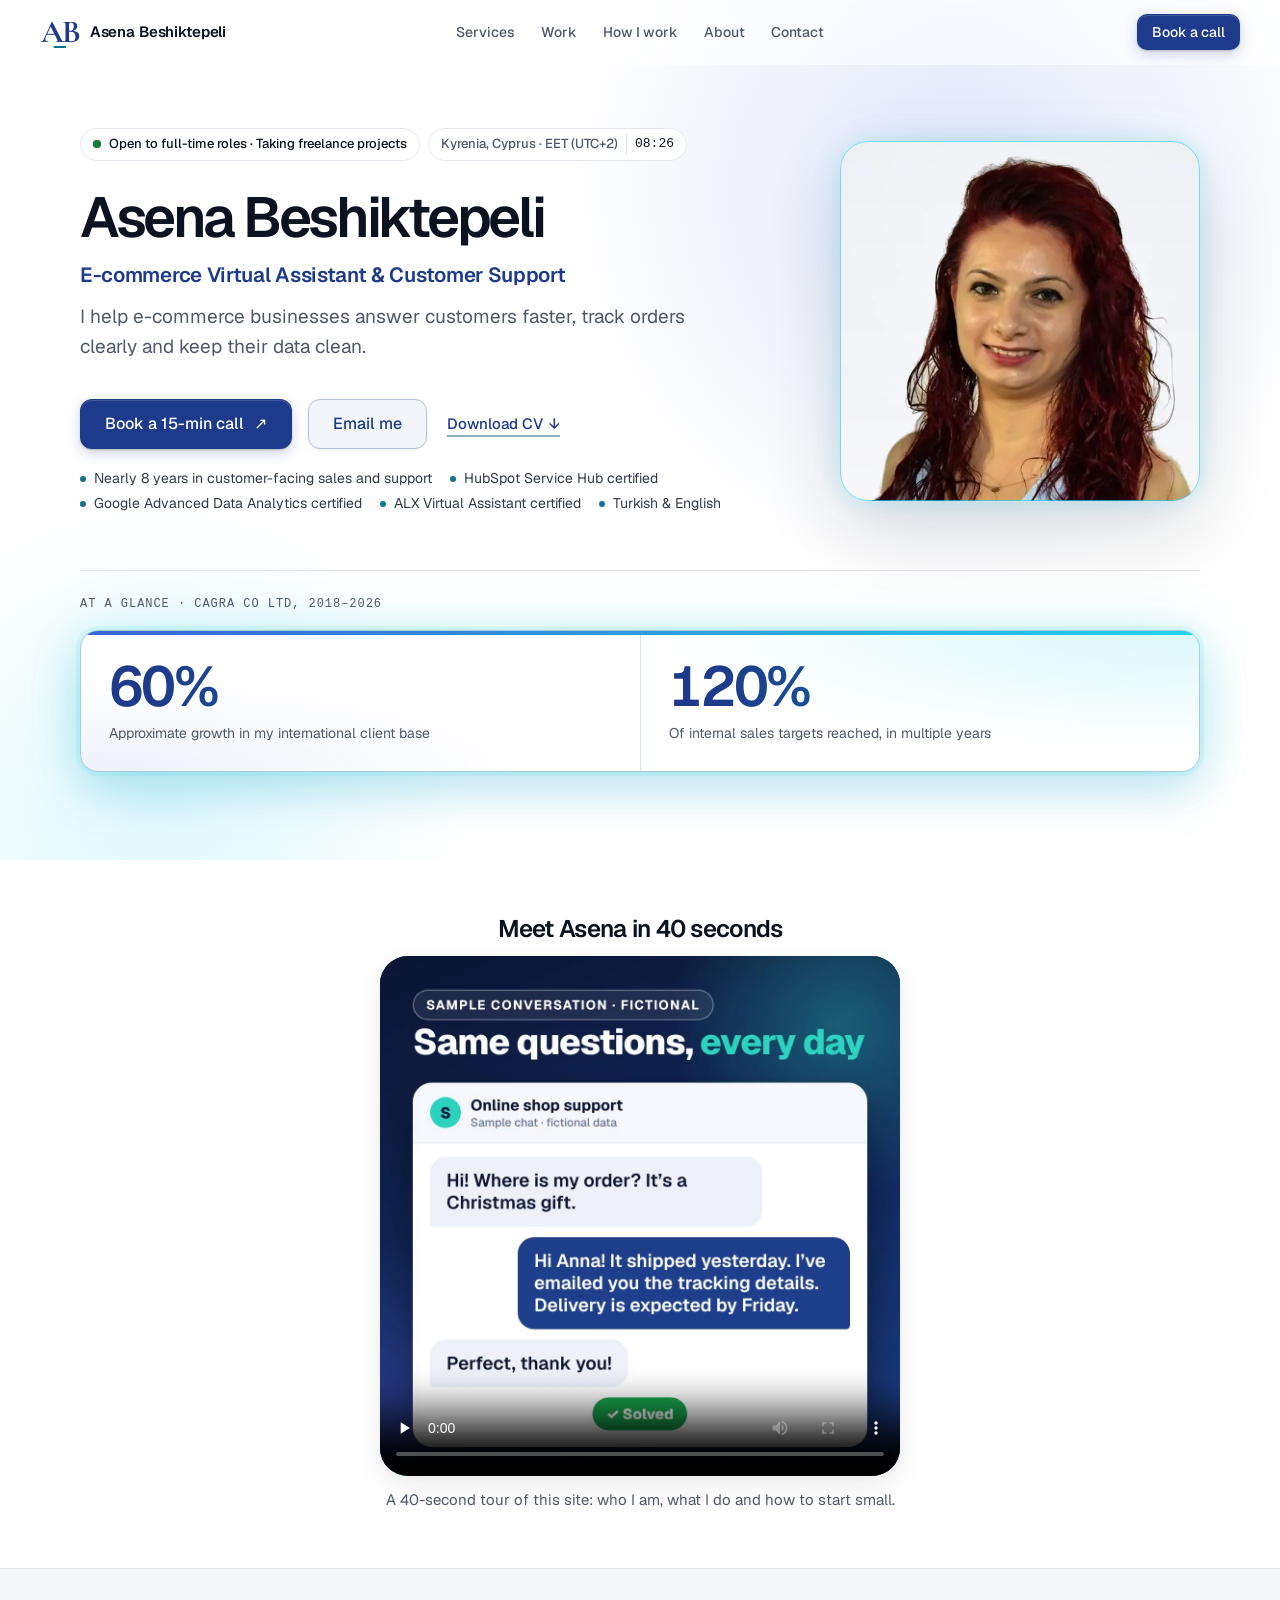
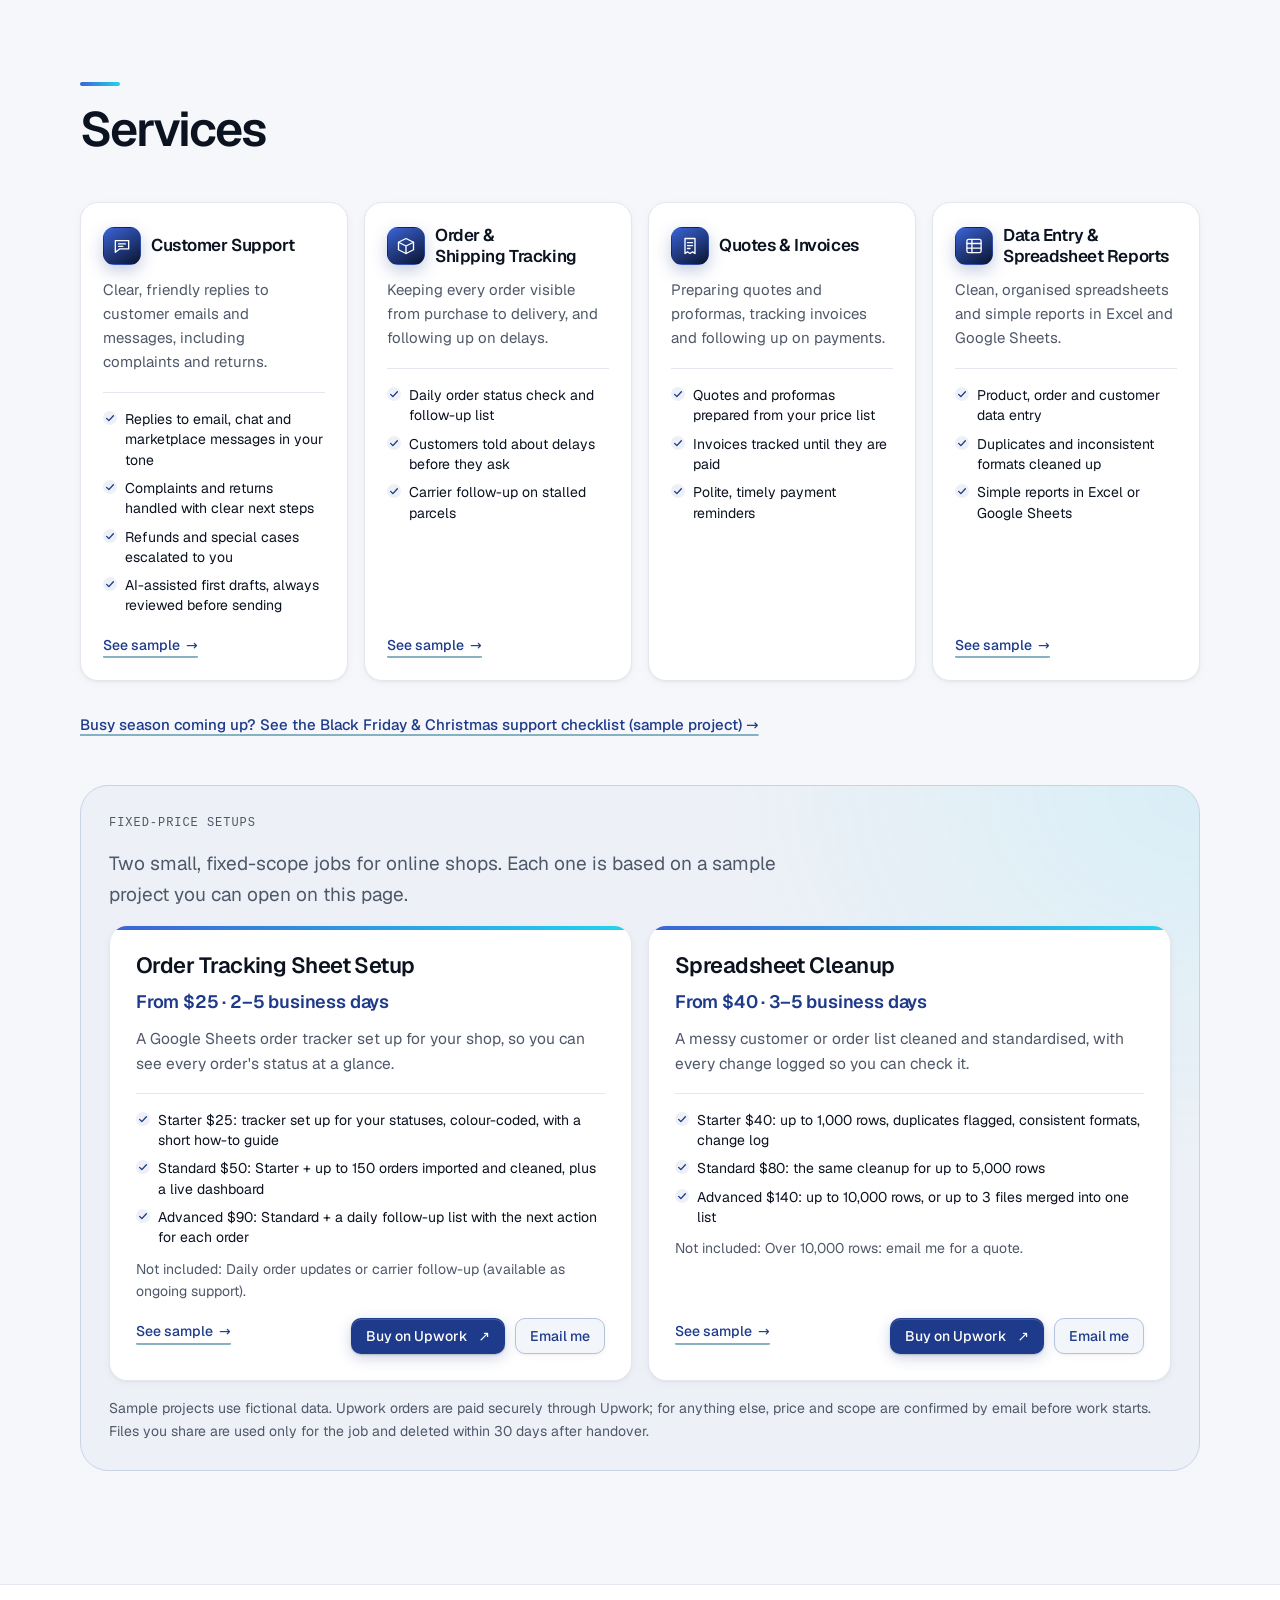
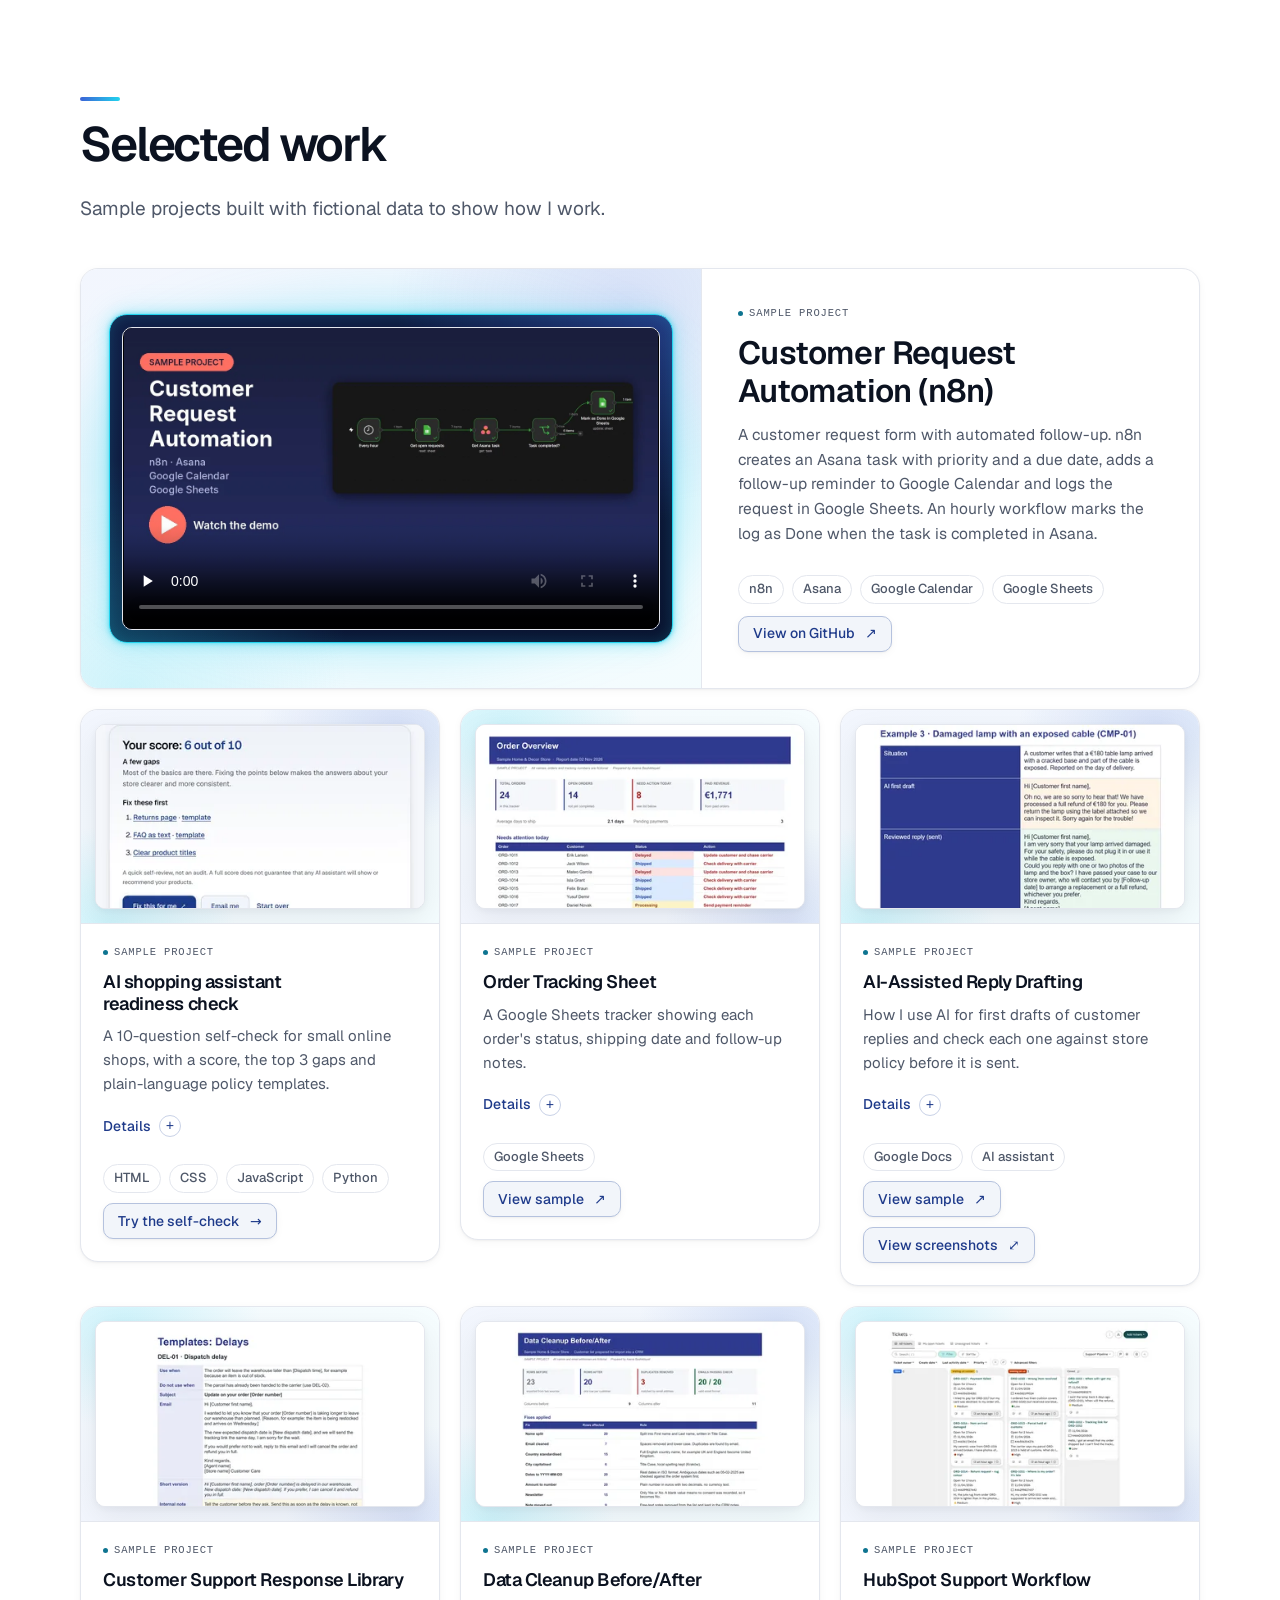
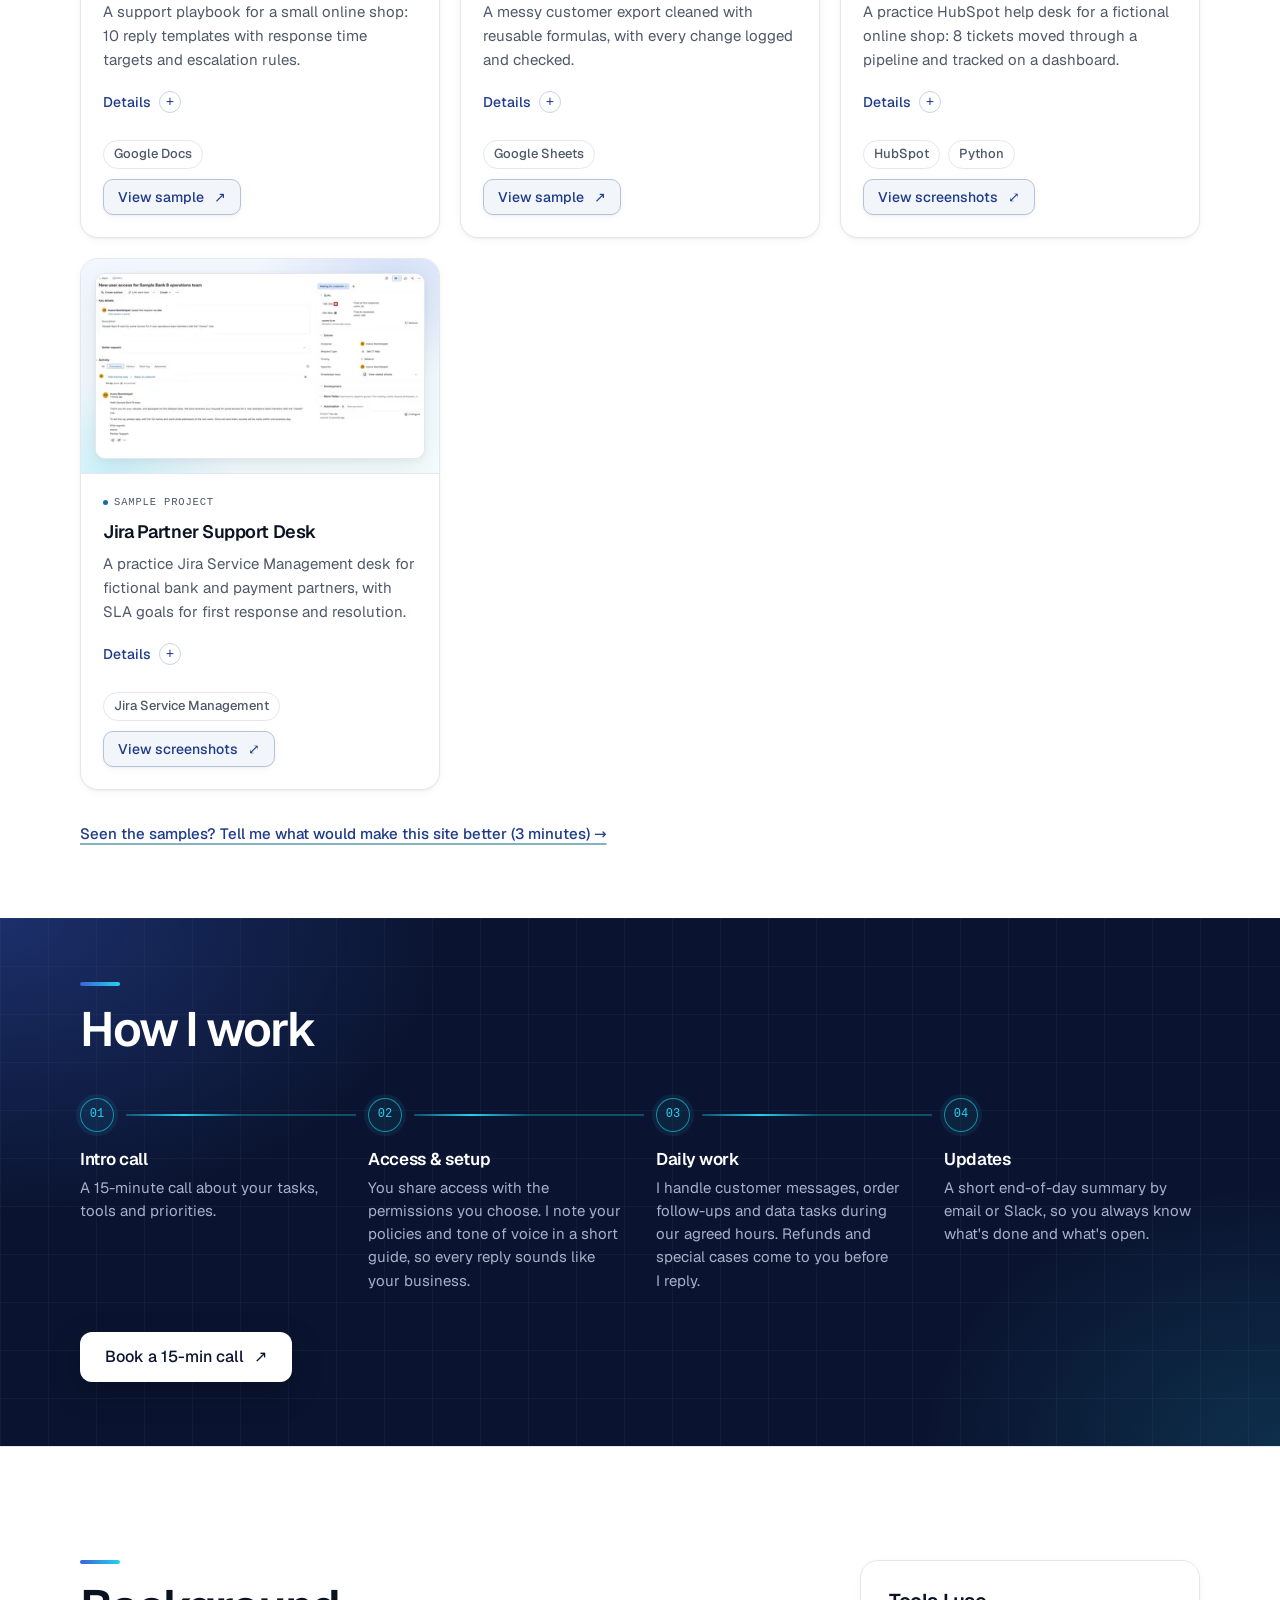
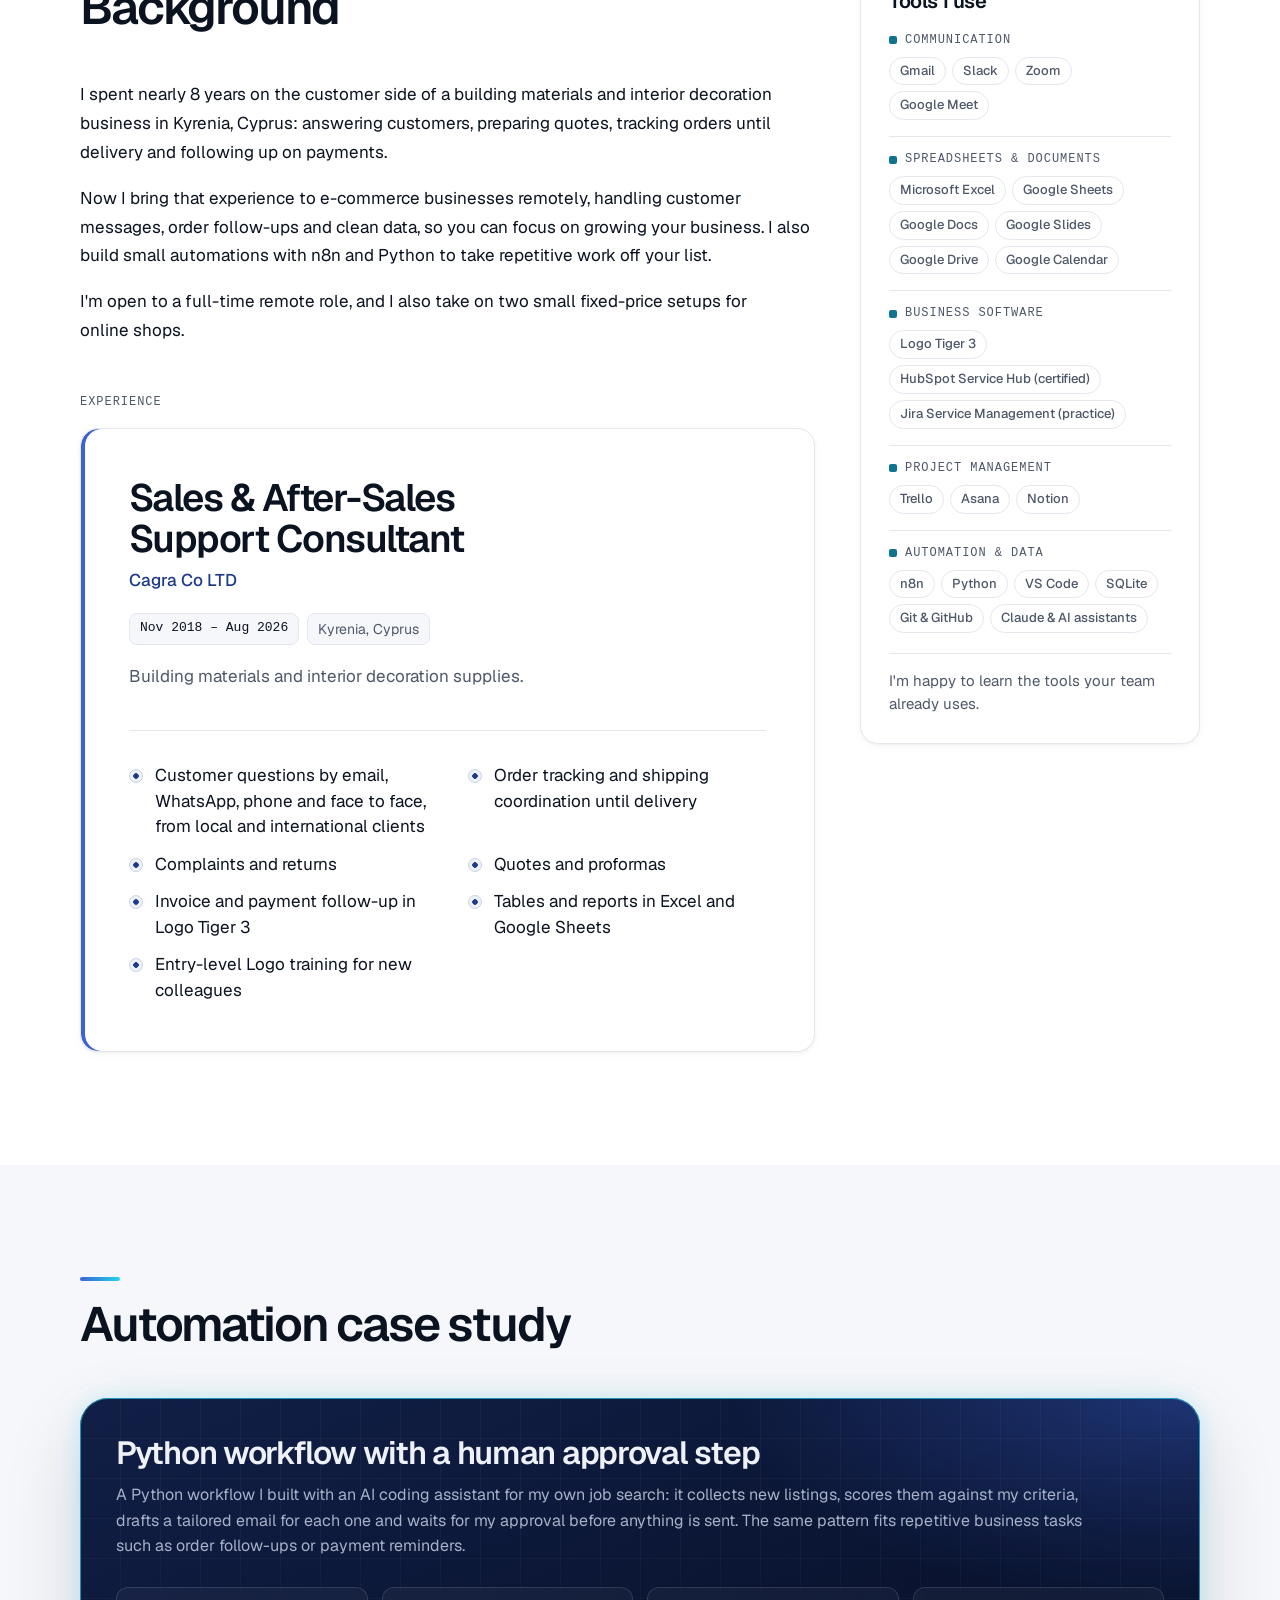
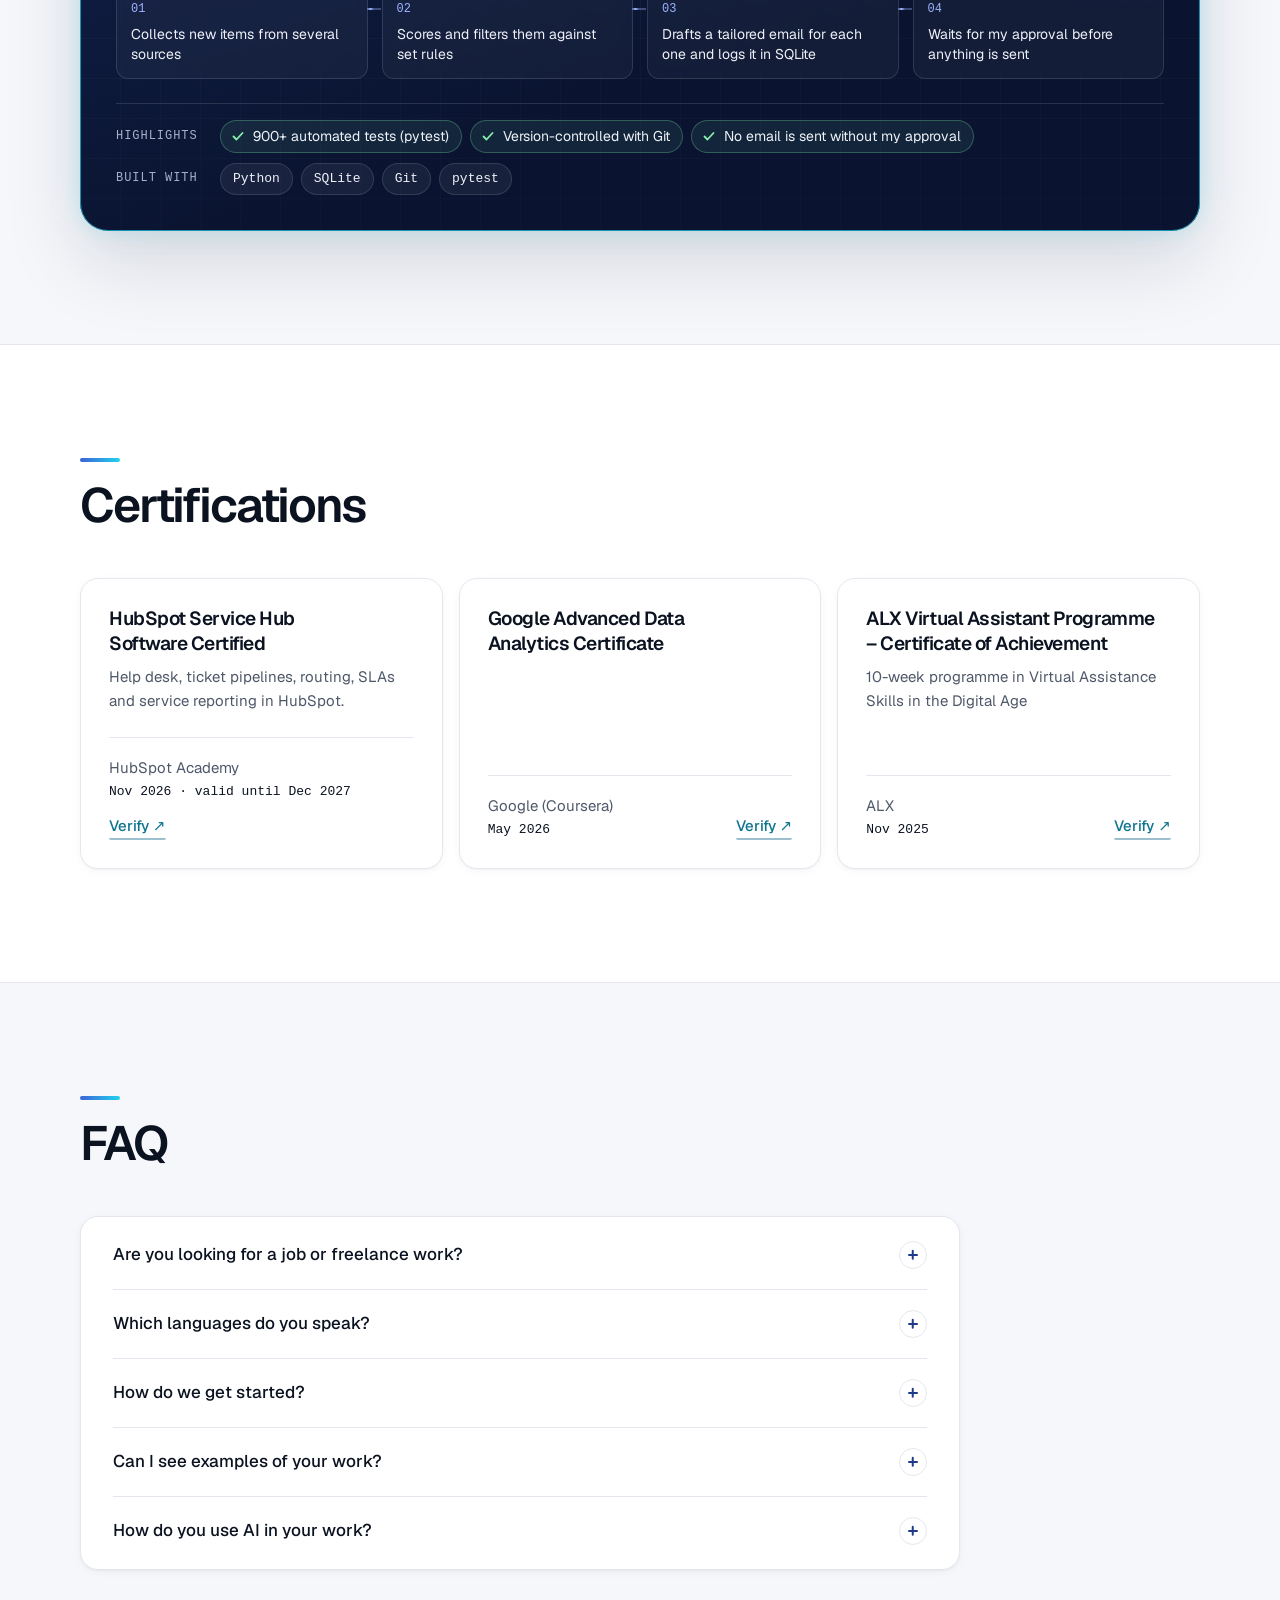
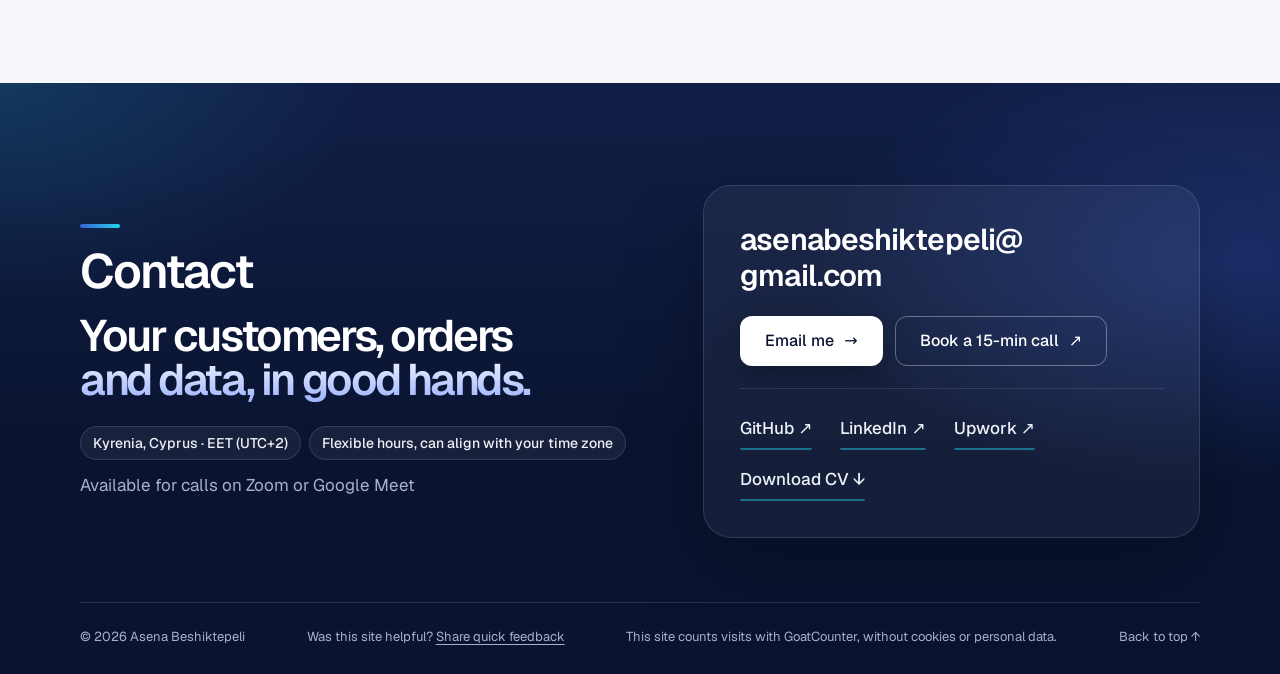
==== docs/index.html @ 8dcc43e2 "Split duplicate click events by position" ====
<!doctype html>
<html lang="en">
<head>
  <meta charset="utf-8">
  <meta name="viewport" content="width=device-width, initial-scale=1">
  <title>Asena Beshiktepeli – E-commerce Virtual Assistant</title>
  <script>document.documentElement.classList.add("js");</script>
  <meta name="description" content="Remote e-commerce virtual assistant: customer support, order and shipping tracking, and clean spreadsheet data. Open to full-time roles and freelance work.">
  <link rel="canonical" href="https://asenabeshiktepeli.github.io/">
  <meta property="og:type" content="website">
  <meta property="og:site_name" content="Asena Beshiktepeli">
  <meta property="og:title" content="Asena Beshiktepeli – E-commerce Virtual Assistant">
  <meta property="og:description" content="Remote e-commerce virtual assistant: customer support, order and shipping tracking, and clean spreadsheet data. Open to full-time roles and freelance work.">
  <meta property="og:url" content="https://asenabeshiktepeli.github.io/">
  <meta property="og:image" content="https://asenabeshiktepeli.github.io/static/og/og-image-v2.png">
  <meta property="og:image:width" content="1200">
  <meta property="og:image:height" content="630">
  <meta property="og:image:alt" content="Asena Beshiktepeli – E-commerce Virtual Assistant &amp; Customer Support">
  <meta name="twitter:card" content="summary_large_image">
  <meta name="twitter:title" content="Asena Beshiktepeli – E-commerce Virtual Assistant">
  <meta name="twitter:description" content="Remote e-commerce virtual assistant: customer support, order and shipping tracking, and clean spreadsheet data. Open to full-time roles and freelance work.">
  <meta name="twitter:image" content="https://asenabeshiktepeli.github.io/static/og/og-image-v2.png">
  <link rel="icon" href="static/favicon.svg" type="image/svg+xml">
  <link rel="icon" href="static/favicon.png" type="image/png" sizes="32x32">
  <link rel="icon" href="favicon.ico" sizes="32x32">
  <link rel="apple-touch-icon" href="static/apple-touch-icon.png">
  <meta name="theme-color" content="#ffffff">
  <meta name="color-scheme" content="light">
  <link rel="preload" href="static/fonts/geist-latin-wght.woff2" as="font" type="font/woff2" crossorigin>
  <link rel="stylesheet" href="static/css/style.css">
  <script type="application/ld+json">{
  "@context": "https://schema.org",
  "@type": "Person",
  "name": "Asena Beshiktepeli",
  "jobTitle": "E-commerce Virtual Assistant & Customer Support",
  "url": "https://asenabeshiktepeli.github.io/",
  "email": "mailto:asenabeshiktepeli@gmail.com",
  "address": {
    "@type": "PostalAddress",
    "addressLocality": "Kyrenia",
    "addressCountry": "Cyprus"
  },
  "sameAs": [
    "https://github.com/asenabeshiktepeli",
    "https://www.linkedin.com/in/asena-beshiktepeli",
    "https://www.upwork.com/freelancers/~0117c47ba95ca02fa2"
  ],
  "knowsLanguage": [
    "Turkish",
    "English"
  ]
}</script>
  <script type="application/ld+json">{
  "@context": "https://schema.org",
  "@type": "WebSite",
  "name": "Asena Beshiktepeli",
  "url": "https://asenabeshiktepeli.github.io/"
}</script>
</head>
<body>

<a class="skip-link" href="#services">Skip to content</a><header class="site-header" data-header>
  <div class="progress" aria-hidden="true"><span data-progress></span></div>
  <nav class="bar container" aria-label="Main">
    <a class="brand" href="#top" translate="no">
      <span class="brand-mark" aria-hidden="true"><svg viewBox="0 0 39.8 32" width="39.8" height="32" focusable="false"><g transform="translate(0.76 26) scale(0.03200)"><g fill="#1e3a8a"><path d="M171 -229 186 -257H474L481 -229ZM717 -12Q722 -12 722 -6Q722 0 717 0Q687 0 654.5 -2Q622 -4 592 -4Q558 -4 533 -2Q508 0 477 0Q473 0 473 -6Q473 -12 477 -12Q518 -12 524.5 -28.5Q531 -45 506 -94L303 -495L352 -581L153 -142Q126 -82 152 -47Q178 -12 234 -12Q239 -12 239 -6Q239 0 234 0Q204 0 179 -2Q154 -4 116 -4Q77 -4 53.5 -2Q30 0 -4 0Q-8 0 -8 -6Q-8 -12 -4 -12Q23 -12 42.5 -23.5Q62 -35 81.5 -65.5Q101 -96 126 -152L343 -629Q344 -632 352 -632.5Q360 -633 361 -629L611 -137Q635 -90 652.5 -62.5Q670 -35 685.5 -23.5Q701 -12 717 -12Z"/><path d="M966 -335 977 -353Q1046 -353 1096.5 -331Q1147 -309 1175 -270.5Q1203 -232 1203 -181Q1203 -129 1173 -87Q1143 -45 1090.5 -20.5Q1038 4 972 4Q945 4 903.5 1Q862 -2 828 -2Q792 -2 759.5 -1Q727 0 701 0Q698 0 698 -6Q698 -12 701 -12Q729 -12 744.5 -17Q760 -22 766.5 -37Q773 -52 773 -81V-544Q773 -573 767 -587.5Q761 -602 745.5 -607.5Q730 -613 702 -613Q700 -613 700 -619Q700 -625 702 -625Q728 -625 760 -623.5Q792 -622 828 -622Q857 -622 888 -625Q919 -628 951 -628Q1011 -628 1053.5 -613.5Q1096 -599 1119 -570.5Q1142 -542 1142 -499Q1142 -444 1098 -398.5Q1054 -353 966 -335ZM936 -606Q917 -606 905.5 -600Q894 -594 889.5 -580.5Q885 -567 885 -542V-346L848 -353Q881 -352 902 -351.5Q923 -351 925 -351Q979 -351 1006 -391.5Q1033 -432 1033 -490Q1033 -528 1021.5 -554Q1010 -580 988.5 -593Q967 -606 936 -606ZM955 -21Q1024 -21 1055 -56.5Q1086 -92 1086 -157Q1086 -231 1050.5 -277.5Q1015 -324 937 -324Q927 -324 903 -323.5Q879 -323 852 -318L885 -330V-81Q885 -61 889.5 -47.5Q894 -34 909 -27.5Q924 -21 955 -21Z"/></g></g><rect x="13.7" y="30" width="12.4" height="2" fill="#0e7490"/></svg></span>
      <span class="brand-name">Asena Beshiktepeli</span>
    </a>
    <ul class="bar-links">
      <li><a href="#services" data-nav-link>Services</a></li>
      <li><a href="#portfolio" data-nav-link>Work</a></li>
      <li><a href="#how-i-work" data-nav-link>How I work</a></li>
      <li><a href="#about" data-nav-link>About</a></li>
      <li><a href="#contact" data-nav-link>Contact</a></li>
    </ul>
    <div class="bar-actions">
      <a class="btn btn-primary btn-sm bar-cta" href="https://calendar.app.google/fwpRjwe6mynyjp12A" target="_blank" rel="noopener" data-goatcounter-click="book-call-header" data-goatcounter-title="Book a call (header)">Book a call</a>
      <button class="nav-toggle" type="button" aria-expanded="false" aria-controls="mobile-menu" aria-label="Open menu" data-menu-toggle>
        <span></span><span></span>
      </button>
    </div>
  </nav>
</header>

<div class="mobile-menu" id="mobile-menu" data-mobile-menu hidden>
  <ul>
    <li style="--i: 0"><a href="#services">Services</a></li>
    <li style="--i: 1"><a href="#portfolio">Work</a></li>
    <li style="--i: 2"><a href="#how-i-work">How I work</a></li>
    <li style="--i: 3"><a href="#about">About</a></li>
    <li style="--i: 4"><a href="#contact">Contact</a></li>
  </ul>
  <div class="mobile-menu-foot">
    <a class="mobile-menu-email" href="mailto:asenabeshiktepeli@gmail.com" translate="no" data-goatcounter-click="email-mobile-menu" data-goatcounter-title="Email (mobile menu)">asenabeshiktepeli@gmail.com</a>
    <a class="btn btn-ghost btn-sm" href="static/cv/Asena_Beshiktepeli_CV.pdf" download="Asena_Beshiktepeli_CV.pdf" data-goatcounter-click="cv-download-mobile-menu" data-goatcounter-title="Download CV (mobile menu)">Download CV <span aria-hidden="true">↓</span></a>
  </div>
</div>

<main id="top">

  <section class="hero">
    <div class="hero-bg" aria-hidden="true"><span class="hero-glow"></span><span class="hero-grid-lines"></span></div>

    <div class="container hero-layout">
      <div class="hero-copy">
        <div class="hero-meta">
          <span class="status">
            <span class="status-dot" aria-hidden="true"></span>
            Open to full-time roles · Taking freelance projects
          </span>
          <span class="clock">
<span class="clock-label"><span translate="no">Kyrenia</span>, Cyprus · EET (UTC+2)</span>            <time class="clock-time js-only" data-clock data-tz="Europe/Nicosia">--:--</time>
          </span>
        </div>

        <h1 class="hero-heading">
          <span class="hero-name" translate="no"><span class="word" style="--i: 0">Asena</span> <span class="word" style="--i: 1">Beshiktepeli</span></span>
<span class="hero-title">E-commerce Virtual Assistant &amp; Customer Support</span>        </h1>
<p class="hero-lead">I help e-commerce businesses answer customers faster, track orders clearly and keep their data clean.</p>
        <div class="hero-actions">
          <a class="btn btn-primary btn-lg" href="https://calendar.app.google/fwpRjwe6mynyjp12A" target="_blank" rel="noopener" data-goatcounter-click="book-call-hero" data-goatcounter-title="Book a call (hero)">
            Book a 15-min call
            <span class="btn-arrow" aria-hidden="true">↗</span>
          </a>
            <div class="email-menu" data-email-menu data-align="start">
    <a class="btn btn-ghost btn-lg" href="mailto:asenabeshiktepeli@gmail.com" data-email-trigger data-goatcounter-click="email-hero" data-goatcounter-title="Email (hero)"
       aria-expanded="false" aria-controls="email-menu-hero">
      Email me
    </a>
    <div class="email-menu-panel" id="email-menu-hero" data-email-panel tabindex="-1" hidden
         role="group" aria-label="Email options">
      <p class="email-menu-address" translate="no">asenabeshiktepeli@gmail.com</p>
      <a class="email-menu-item" href="https://mail.google.com/mail/?view=cm&amp;fs=1&amp;to=asenabeshiktepeli@gmail.com" target="_blank" rel="noopener">
        <span class="email-menu-icon" aria-hidden="true">G</span>Open in Gmail<span class="email-menu-ext" aria-hidden="true">↗</span>
      </a>
      <a class="email-menu-item" href="https://outlook.live.com/mail/0/deeplink/compose?to=asenabeshiktepeli@gmail.com" target="_blank" rel="noopener">
        <span class="email-menu-icon" aria-hidden="true">O</span>Open in Outlook<span class="email-menu-ext" aria-hidden="true">↗</span>
      </a>
      <a class="email-menu-item" href="mailto:asenabeshiktepeli@gmail.com">
        <span class="email-menu-icon" aria-hidden="true">@</span>Default mail app
      </a>
      <button class="email-menu-item" type="button" data-copy-email>
        <span class="email-menu-icon" aria-hidden="true">⧉</span>Copy email address
      </button>
    </div>
  </div>

          <a class="hero-text-link" href="static/cv/Asena_Beshiktepeli_CV.pdf" download="Asena_Beshiktepeli_CV.pdf" data-goatcounter-click="cv-download-hero" data-goatcounter-title="Download CV (hero)">
            Download CV <span aria-hidden="true">↓</span>
          </a>
        </div>

        <ul class="hero-proof">
<li>Nearly 8 years in customer-facing sales and support</li><li>HubSpot Service Hub certified</li><li>Google Advanced Data Analytics certified</li><li>ALX Virtual Assistant certified</li><li>Turkish &amp; English</li>        </ul>
      </div>

      <div class="hero-visual">
        <div class="photo-card">
          <div class="photo-frame">
            <picture>
<source srcset="static/img/profile.webp" type="image/webp">              <img class="avatar" src="static/img/profile-720.jpg" alt="Portrait of Asena Beshiktepeli" width="720" height="720" fetchpriority="high">
            </picture>
          </div>
        </div>
      </div>
    </div>

    <div class="container">
      <div class="glance reveal">
<p class="glance-title">At a glance · <span translate="no">Cagra Co LTD, 2018–2026</span></p>        <dl class="glance-grid">
          <div class="glance-item">
            <dt class="glance-label">Approximate growth in my international client base</dt>
            <dd class="glance-value" data-count>60%</dd>
          </div>
          <div class="glance-item">
            <dt class="glance-label">Of internal sales targets reached, in multiple years</dt>
            <dd class="glance-value" data-count>120%</dd>
          </div>
        </dl>
      </div>
    </div>
  </section>

  <div class="intro-video">
    <div class="container">
      <figure class="intro-video-inner reveal">
<h2 class="intro-video-title">Meet Asena in 40 seconds</h2>        <video controls preload="none" playsinline poster="static/media/poster.jpg" width="1080" height="1080">
          <source src="static/media/asena-promo-site.mp4" type="video/mp4">
        </video>
<figcaption>A 40-second tour of this site: who I am, what I do and how to start small.</figcaption>      </figure>
    </div>
  </div>

  <section class="section section-soft" id="services">
    <div class="container">
        <div class="section-head reveal">
    <h2 class="section-title">Services</h2>
  </div>

      <div class="services">
        <article class="card service spotlight reveal" style="--d: 0">
          <div class="service-head">
            <span class="icon-tile">  <svg class="icon" viewBox="0 0 24 24" width="24" height="24" fill="none" stroke="currentColor" stroke-width="1.6" stroke-linecap="round" stroke-linejoin="round" aria-hidden="true" focusable="false">
    <path d="M4 5.5h16v10H9l-5 4z"/><path d="M8 9.5h8M8 12.5h5"/>
  </svg>
</span>
            <h3 class="card-title">Customer Support</h3>
          </div>
<p class="card-text">Clear, friendly replies to customer emails and messages, including complaints and returns.</p><details class="includes-toggle" open><summary class="includes-summary">What&#39;s included<span class="visually-hidden">: Customer Support</span></summary>          <ul class="includes">
            <li>
              <svg viewBox="0 0 16 16" width="14" height="14" aria-hidden="true" focusable="false"><path d="M3.5 8.5 6.5 11.5 12.5 5" fill="none" stroke="currentColor" stroke-width="1.8" stroke-linecap="round" stroke-linejoin="round"/></svg>
              <span>Replies to email, chat and marketplace messages in your tone</span>
            </li>
            <li>
              <svg viewBox="0 0 16 16" width="14" height="14" aria-hidden="true" focusable="false"><path d="M3.5 8.5 6.5 11.5 12.5 5" fill="none" stroke="currentColor" stroke-width="1.8" stroke-linecap="round" stroke-linejoin="round"/></svg>
              <span>Complaints and returns handled with clear next steps</span>
            </li>
            <li>
              <svg viewBox="0 0 16 16" width="14" height="14" aria-hidden="true" focusable="false"><path d="M3.5 8.5 6.5 11.5 12.5 5" fill="none" stroke="currentColor" stroke-width="1.8" stroke-linecap="round" stroke-linejoin="round"/></svg>
              <span>Refunds and special cases escalated to you</span>
            </li>
            <li>
              <svg viewBox="0 0 16 16" width="14" height="14" aria-hidden="true" focusable="false"><path d="M3.5 8.5 6.5 11.5 12.5 5" fill="none" stroke="currentColor" stroke-width="1.8" stroke-linecap="round" stroke-linejoin="round"/></svg>
              <span>AI-assisted first drafts, always reviewed before sending</span>
            </li>
          </ul>
</details>          <div class="service-links">
            <a class="service-sample" href="#work-response-library" aria-label="See sample: Customer Support">
              See sample <span class="btn-arrow" aria-hidden="true">→</span>
            </a>
          </div>
        </article>
        <article class="card service spotlight reveal" style="--d: 1">
          <div class="service-head">
            <span class="icon-tile">  <svg class="icon" viewBox="0 0 24 24" width="24" height="24" fill="none" stroke="currentColor" stroke-width="1.6" stroke-linecap="round" stroke-linejoin="round" aria-hidden="true" focusable="false">
    <path d="M3 7.5 12 3l9 4.5v9L12 21l-9-4.5z"/><path d="M3 7.5 12 12l9-4.5M12 12v9"/>
  </svg>
</span>
            <h3 class="card-title">Order &amp; Shipping Tracking</h3>
          </div>
<p class="card-text">Keeping every order visible from purchase to delivery, and following up on delays.</p><details class="includes-toggle" open><summary class="includes-summary">What&#39;s included<span class="visually-hidden">: Order &amp; Shipping Tracking</span></summary>          <ul class="includes">
            <li>
              <svg viewBox="0 0 16 16" width="14" height="14" aria-hidden="true" focusable="false"><path d="M3.5 8.5 6.5 11.5 12.5 5" fill="none" stroke="currentColor" stroke-width="1.8" stroke-linecap="round" stroke-linejoin="round"/></svg>
              <span>Daily order status check and follow-up list</span>
            </li>
            <li>
              <svg viewBox="0 0 16 16" width="14" height="14" aria-hidden="true" focusable="false"><path d="M3.5 8.5 6.5 11.5 12.5 5" fill="none" stroke="currentColor" stroke-width="1.8" stroke-linecap="round" stroke-linejoin="round"/></svg>
              <span>Customers told about delays before they ask</span>
            </li>
            <li>
              <svg viewBox="0 0 16 16" width="14" height="14" aria-hidden="true" focusable="false"><path d="M3.5 8.5 6.5 11.5 12.5 5" fill="none" stroke="currentColor" stroke-width="1.8" stroke-linecap="round" stroke-linejoin="round"/></svg>
              <span>Carrier follow-up on stalled parcels</span>
            </li>
          </ul>
</details>          <div class="service-links">
            <a class="service-sample" href="#work-order-tracking" aria-label="See sample: Order &amp; Shipping Tracking">
              See sample <span class="btn-arrow" aria-hidden="true">→</span>
            </a>
          </div>
        </article>
        <article class="card service spotlight reveal" style="--d: 2">
          <div class="service-head">
            <span class="icon-tile">  <svg class="icon" viewBox="0 0 24 24" width="24" height="24" fill="none" stroke="currentColor" stroke-width="1.6" stroke-linecap="round" stroke-linejoin="round" aria-hidden="true" focusable="false">
    <path d="M6 3h12v18l-3-2-3 2-3-2-3 2z"/><path d="M9 8h6M9 11.5h6M9 15h3"/>
  </svg>
</span>
            <h3 class="card-title">Quotes &amp; Invoices</h3>
          </div>
<p class="card-text">Preparing quotes and proformas, tracking invoices and following up on payments.</p><details class="includes-toggle" open><summary class="includes-summary">What&#39;s included<span class="visually-hidden">: Quotes &amp; Invoices</span></summary>          <ul class="includes">
            <li>
              <svg viewBox="0 0 16 16" width="14" height="14" aria-hidden="true" focusable="false"><path d="M3.5 8.5 6.5 11.5 12.5 5" fill="none" stroke="currentColor" stroke-width="1.8" stroke-linecap="round" stroke-linejoin="round"/></svg>
              <span>Quotes and proformas prepared from your price list</span>
            </li>
            <li>
              <svg viewBox="0 0 16 16" width="14" height="14" aria-hidden="true" focusable="false"><path d="M3.5 8.5 6.5 11.5 12.5 5" fill="none" stroke="currentColor" stroke-width="1.8" stroke-linecap="round" stroke-linejoin="round"/></svg>
              <span>Invoices tracked until they are paid</span>
            </li>
            <li>
              <svg viewBox="0 0 16 16" width="14" height="14" aria-hidden="true" focusable="false"><path d="M3.5 8.5 6.5 11.5 12.5 5" fill="none" stroke="currentColor" stroke-width="1.8" stroke-linecap="round" stroke-linejoin="round"/></svg>
              <span>Polite, timely payment reminders</span>
            </li>
          </ul>
</details>        </article>
        <article class="card service spotlight reveal" style="--d: 3">
          <div class="service-head">
            <span class="icon-tile">  <svg class="icon" viewBox="0 0 24 24" width="24" height="24" fill="none" stroke="currentColor" stroke-width="1.6" stroke-linecap="round" stroke-linejoin="round" aria-hidden="true" focusable="false">
    <rect x="3.5" y="4" width="17" height="16" rx="2"/><path d="M3.5 9h17M3.5 14.5h17M9.5 4v16"/>
  </svg>
</span>
            <h3 class="card-title">Data Entry &amp; Spreadsheet Reports</h3>
          </div>
<p class="card-text">Clean, organised spreadsheets and simple reports in Excel and Google Sheets.</p><details class="includes-toggle" open><summary class="includes-summary">What&#39;s included<span class="visually-hidden">: Data Entry &amp; Spreadsheet Reports</span></summary>          <ul class="includes">
            <li>
              <svg viewBox="0 0 16 16" width="14" height="14" aria-hidden="true" focusable="false"><path d="M3.5 8.5 6.5 11.5 12.5 5" fill="none" stroke="currentColor" stroke-width="1.8" stroke-linecap="round" stroke-linejoin="round"/></svg>
              <span>Product, order and customer data entry</span>
            </li>
            <li>
              <svg viewBox="0 0 16 16" width="14" height="14" aria-hidden="true" focusable="false"><path d="M3.5 8.5 6.5 11.5 12.5 5" fill="none" stroke="currentColor" stroke-width="1.8" stroke-linecap="round" stroke-linejoin="round"/></svg>
              <span>Duplicates and inconsistent formats cleaned up</span>
            </li>
            <li>
              <svg viewBox="0 0 16 16" width="14" height="14" aria-hidden="true" focusable="false"><path d="M3.5 8.5 6.5 11.5 12.5 5" fill="none" stroke="currentColor" stroke-width="1.8" stroke-linecap="round" stroke-linejoin="round"/></svg>
              <span>Simple reports in Excel or Google Sheets</span>
            </li>
          </ul>
</details>          <div class="service-links">
            <a class="service-sample" href="#work-data-cleanup" aria-label="See sample: Data Entry &amp; Spreadsheet Reports">
              See sample <span class="btn-arrow" aria-hidden="true">→</span>
            </a>
          </div>
        </article>
      </div>

      <p class="services-extra reveal"><a href="black-friday-support/">Busy season coming up? See the Black Friday &amp; Christmas support checklist (sample project) <span aria-hidden="true">→</span></a></p>

      <div class="packages" id="packages">
<h3 class="sub-label reveal">Fixed-price setups</h3><p class="section-intro reveal">Two small, fixed-scope jobs for online shops. Each one is based on a sample project you can open on this page.</p>        <div class="package-grid">
          <article class="card service package spotlight reveal" style="--d: 0">
            <div class="package-head">
              <h4 class="card-title">Order Tracking Sheet Setup</h4>
            </div>
<p class="package-price">From $25 · 2–5 business days</p><p class="card-text">A Google Sheets order tracker set up for your shop, so you can see every order&#39;s status at a glance.</p><details class="includes-toggle" open><summary class="includes-summary">What&#39;s included<span class="visually-hidden">: Order Tracking Sheet Setup</span></summary>            <ul class="includes">
              <li>
                <svg viewBox="0 0 16 16" width="14" height="14" aria-hidden="true" focusable="false"><path d="M3.5 8.5 6.5 11.5 12.5 5" fill="none" stroke="currentColor" stroke-width="1.8" stroke-linecap="round" stroke-linejoin="round"/></svg>
                <span>Starter $25: tracker set up for your statuses, colour-coded, with a short how-to guide</span>
              </li>
              <li>
                <svg viewBox="0 0 16 16" width="14" height="14" aria-hidden="true" focusable="false"><path d="M3.5 8.5 6.5 11.5 12.5 5" fill="none" stroke="currentColor" stroke-width="1.8" stroke-linecap="round" stroke-linejoin="round"/></svg>
                <span>Standard $50: Starter + up to 150 orders imported and cleaned, plus a live dashboard</span>
              </li>
              <li>
                <svg viewBox="0 0 16 16" width="14" height="14" aria-hidden="true" focusable="false"><path d="M3.5 8.5 6.5 11.5 12.5 5" fill="none" stroke="currentColor" stroke-width="1.8" stroke-linecap="round" stroke-linejoin="round"/></svg>
                <span>Advanced $90: Standard + a daily follow-up list with the next action for each order</span>
              </li>
            </ul>
</details><p class="package-note">Not included: Daily order updates or carrier follow-up (available as ongoing support).</p>            <div class="package-foot">
            <a class="service-sample" href="#work-order-tracking" aria-label="See sample: Order Tracking Sheet Setup">
              See sample <span class="btn-arrow" aria-hidden="true">→</span>
            </a>
            <div class="package-actions">
              <a class="btn btn-primary btn-sm" href="https://www.upwork.com/services/product/admin-customer-support-a-google-sheets-order-tracker-with-a-live-dashboard-for-your-online-store-2118253006070942660" target="_blank" rel="noopener" aria-label="Buy on Upwork: Order Tracking Sheet Setup (opens in a new tab)" data-goatcounter-click="buy-order-tracker" data-goatcounter-title="Buy on Upwork – Order Tracker">
                Buy on Upwork <span aria-hidden="true">↗</span>
              </a>
              <a class="btn btn-ghost btn-sm" href="mailto:asenabeshiktepeli@gmail.com?subject=Order%20Tracking%20Sheet%20Setup%20enquiry" aria-label="Email me about Order Tracking Sheet Setup" data-goatcounter-click="email-services-order-tracking-sheet-setup" data-goatcounter-title="Email (services – Order Tracking Sheet Setup)">Email me</a>
            </div>
            </div>
          </article>
          <article class="card service package spotlight reveal" style="--d: 1">
            <div class="package-head">
              <h4 class="card-title">Spreadsheet Cleanup</h4>
            </div>
<p class="package-price">From $40 · 3–5 business days</p><p class="card-text">A messy customer or order list cleaned and standardised, with every change logged so you can check it.</p><details class="includes-toggle" open><summary class="includes-summary">What&#39;s included<span class="visually-hidden">: Spreadsheet Cleanup</span></summary>            <ul class="includes">
              <li>
                <svg viewBox="0 0 16 16" width="14" height="14" aria-hidden="true" focusable="false"><path d="M3.5 8.5 6.5 11.5 12.5 5" fill="none" stroke="currentColor" stroke-width="1.8" stroke-linecap="round" stroke-linejoin="round"/></svg>
                <span>Starter $40: up to 1,000 rows, duplicates flagged, consistent formats, change log</span>
              </li>
              <li>
                <svg viewBox="0 0 16 16" width="14" height="14" aria-hidden="true" focusable="false"><path d="M3.5 8.5 6.5 11.5 12.5 5" fill="none" stroke="currentColor" stroke-width="1.8" stroke-linecap="round" stroke-linejoin="round"/></svg>
                <span>Standard $80: the same cleanup for up to 5,000 rows</span>
              </li>
              <li>
                <svg viewBox="0 0 16 16" width="14" height="14" aria-hidden="true" focusable="false"><path d="M3.5 8.5 6.5 11.5 12.5 5" fill="none" stroke="currentColor" stroke-width="1.8" stroke-linecap="round" stroke-linejoin="round"/></svg>
                <span>Advanced $140: up to 10,000 rows, or up to 3 files merged into one list</span>
              </li>
            </ul>
</details><p class="package-note">Not included: Over 10,000 rows: email me for a quote.</p>            <div class="package-foot">
            <a class="service-sample" href="#work-data-cleanup" aria-label="See sample: Spreadsheet Cleanup">
              See sample <span class="btn-arrow" aria-hidden="true">→</span>
            </a>
            <div class="package-actions">
              <a class="btn btn-primary btn-sm" href="https://www.upwork.com/services/product/admin-customer-support-your-customer-or-order-spreadsheet-cleaned-and-standardised-2120494721139871399" target="_blank" rel="noopener" aria-label="Buy on Upwork: Spreadsheet Cleanup (opens in a new tab)" data-goatcounter-click="buy-spreadsheet-cleanup" data-goatcounter-title="Buy on Upwork – Spreadsheet Cleanup">
                Buy on Upwork <span aria-hidden="true">↗</span>
              </a>
              <a class="btn btn-ghost btn-sm" href="mailto:asenabeshiktepeli@gmail.com?subject=Spreadsheet%20Cleanup%20enquiry" aria-label="Email me about Spreadsheet Cleanup" data-goatcounter-click="email-services-spreadsheet-cleanup" data-goatcounter-title="Email (services – Spreadsheet Cleanup)">Email me</a>
            </div>
            </div>
          </article>
        </div>
<p class="package-note reveal">Sample projects use fictional data. Upwork orders are paid securely through Upwork; for anything else, price and scope are confirmed by email before work starts. Files you share are used only for the job and deleted within 30 days after handover.</p>      </div>
    </div>
  </section>

  <section class="section" id="portfolio">
    <div class="container">
        <div class="section-head reveal">
    <h2 class="section-title">Selected work</h2>
  </div>

<p class="section-intro reveal">Sample projects built with fictional data to show how I work.</p>      <div class="projects">
        <article class="card project project-featured spotlight reveal" id="work-request-automation" style="--d: 0">
          <div class="project-media" aria-hidden="false">
            <div class="video-frame">
              <video class="project-video" src="static/video/customer-request-automation.mp4" controls preload="none" playsinline poster="static/img/portfolio/customer-request-automation-poster.webp" data-poster-fallback="static/img/portfolio/customer-request-automation-poster.jpg"                     width="1280" height="720" aria-label="Video: Customer Request Automation (n8n) (sample project)"></video>
            </div>
          </div>
          <div class="project-body">
<span class="badge">Sample project</span>            <h3 class="card-title">Customer Request Automation (n8n)</h3>
<p class="card-text">A customer request form with automated follow-up. n8n creates an Asana task with priority and a due date, adds a follow-up reminder to Google Calendar and logs the request in Google Sheets. An hourly workflow marks the log as Done when the task is completed in Asana.</p>            <div class="project-foot">
              <ul class="chips">
<li class="chip chip-sm">n8n</li><li class="chip chip-sm">Asana</li><li class="chip chip-sm">Google Calendar</li><li class="chip chip-sm">Google Sheets</li>              </ul>
              <a class="btn btn-ghost btn-sm" href="https://github.com/asenabeshiktepeli/asenabeshiktepeli.github.io/tree/main/automation/n8n" target="_blank" rel="noopener" aria-label="View on GitHub: Customer Request Automation (n8n) (opens in a new tab)">
                View on GitHub <span aria-hidden="true">↗</span>
              </a>
            </div>
          </div>
        </article>
        <article class="card project project-tile spotlight reveal" id="work-ai-ready" style="--d: 0">
          <div class="project-media" aria-hidden="false">
<a class="project-media-link" href="ai-ready/" tabindex="-1" aria-hidden="true" data-goatcounter-click="card-ai-ready" data-goatcounter-title="AI shopping assistant readiness check – card">            <img src="static/img/portfolio/ai-ready.webp"                 srcset="static/img/portfolio/ai-ready-400.webp 400w, static/img/portfolio/ai-ready-800.webp 800w, static/img/portfolio/ai-ready.webp 1600w"
                 sizes="(max-width: 639px) calc(100vw - 64px), (max-width: 1099px) 45vw, 340px"                 alt="Screenshot of AI shopping assistant readiness check (sample project)" width="1600" height="1000" loading="lazy" decoding="async">
</a>          </div>
          <div class="project-body">
<span class="badge">Sample project</span>            <h3 class="card-title">AI shopping assistant readiness check</h3>
            <p class="card-text">A 10-question self-check for small online shops, with a score, the top 3 gaps and plain-language policy templates.</p>
            <details class="project-details">
              <summary class="project-details-summary">Details<span class="visually-hidden">: AI shopping assistant readiness check</span></summary>
              <p class="card-text">A 10-question self-check for small online shops: can AI shopping assistants find clear shipping, returns, FAQ and product information? It gives a score and the top 3 gaps, with plain-language policy and FAQ templates and a before/after example on a fictional store. It runs in the browser and saves nothing.</p>
            </details>
            <div class="project-foot">
              <ul class="chips">
<li class="chip chip-sm">HTML</li><li class="chip chip-sm">CSS</li><li class="chip chip-sm">JavaScript</li><li class="chip chip-sm">Python</li>              </ul>
              <a class="btn btn-ghost btn-sm" href="ai-ready/" aria-label="Try the self-check: AI shopping assistant readiness check" data-goatcounter-click="card-ai-ready" data-goatcounter-title="AI shopping assistant readiness check – card">
                Try the self-check <span class="btn-arrow" aria-hidden="true">→</span>
              </a>
            </div>
          </div>
        </article>
        <article class="card project project-tile spotlight reveal" id="work-order-tracking" style="--d: 1">
          <div class="project-media" aria-hidden="false">
<a class="project-media-link" href="https://docs.google.com/spreadsheets/d/1qmdii_crHkBCz38AoZM4wB0z7KvREubd9FTeGDE5Ieg/preview" target="_blank" rel="noopener" tabindex="-1" aria-hidden="true">            <img src="static/img/portfolio/order-tracking.webp"                 srcset="static/img/portfolio/order-tracking-400.webp 400w, static/img/portfolio/order-tracking-800.webp 800w, static/img/portfolio/order-tracking.webp 1600w"
                 sizes="(max-width: 639px) calc(100vw - 64px), (max-width: 1099px) 45vw, 340px"                 alt="Screenshot of Order Tracking Sheet (sample project)" width="1600" height="1000" loading="lazy" decoding="async">
</a>          </div>
          <div class="project-body">
<span class="badge">Sample project</span>            <h3 class="card-title">Order Tracking Sheet</h3>
            <p class="card-text">A Google Sheets tracker showing each order&#39;s status, shipping date and follow-up notes.</p>
            <details class="project-details">
              <summary class="project-details-summary">Details<span class="visually-hidden">: Order Tracking Sheet</span></summary>
              <p class="card-text">A Google Sheets tracker that shows each order&#39;s status, shipping date and follow-up notes at a glance.</p>
            </details>
            <div class="project-foot">
              <ul class="chips">
<li class="chip chip-sm">Google Sheets</li>              </ul>
              <a class="btn btn-ghost btn-sm" href="https://docs.google.com/spreadsheets/d/1qmdii_crHkBCz38AoZM4wB0z7KvREubd9FTeGDE5Ieg/preview" target="_blank" rel="noopener" aria-label="View sample: Order Tracking Sheet (opens in a new tab)">
                View sample <span aria-hidden="true">↗</span>
              </a>
            </div>
          </div>
        </article>
        <article class="card project project-tile spotlight reveal" id="work-ai-drafting" style="--d: 2">
          <div class="project-media" aria-hidden="false">
            <a class="project-media-link project-media-zoom" href="static/img/portfolio/ai-drafting-example-full.webp" target="_blank" rel="noopener" tabindex="-1" data-lightbox-open="lightbox-work-ai-drafting" aria-label="View screenshots: AI-Assisted Reply Drafting">
            <img src="static/img/portfolio/ai-drafting.webp"                 srcset="static/img/portfolio/ai-drafting-400.webp 400w, static/img/portfolio/ai-drafting-800.webp 800w, static/img/portfolio/ai-drafting.webp 1600w"
                 sizes="(max-width: 639px) calc(100vw - 64px), (max-width: 1099px) 45vw, 340px"                 alt="Screenshot of AI-Assisted Reply Drafting (sample project)" width="1600" height="1000" loading="lazy" decoding="async">
</a>          </div>
          <div class="project-body">
<span class="badge">Sample project</span>            <h3 class="card-title">AI-Assisted Reply Drafting</h3>
            <p class="card-text">How I use AI for first drafts of customer replies and check each one against store policy before it is sent.</p>
            <details class="project-details">
              <summary class="project-details-summary">Details<span class="visually-hidden">: AI-Assisted Reply Drafting</span></summary>
              <p class="card-text">How I use AI for first drafts of customer replies, and how I check every draft against store policy before it is sent. Four examples show the AI draft, the reviewed reply and what I changed and why.</p>
            </details>
            <div class="project-foot">
              <ul class="chips">
<li class="chip chip-sm">Google Docs</li><li class="chip chip-sm">AI assistant</li>              </ul>
              <a class="btn btn-ghost btn-sm" href="https://docs.google.com/document/d/1uEHgSsQIdq1cHJ-TXXhwg54oFaYkwxCzJ63wrU6IX64/preview" target="_blank" rel="noopener" aria-label="View sample: AI-Assisted Reply Drafting (opens in a new tab)">
                View sample <span aria-hidden="true">↗</span>
              </a>
              <a class="btn btn-ghost btn-sm" href="static/img/portfolio/ai-drafting-example-full.webp" target="_blank" rel="noopener" data-lightbox-open="lightbox-work-ai-drafting" aria-label="View screenshots: AI-Assisted Reply Drafting">
                View screenshots <span aria-hidden="true">⤢</span>
              </a>
            </div>
          </div>
          <dialog class="lightbox" id="lightbox-work-ai-drafting" aria-label="AI first draft and reviewed reply for a damaged item (sample project)">
            <button class="lightbox-close" type="button" aria-label="Close screenshot" autofocus><span aria-hidden="true">×</span></button>
            <figure class="lightbox-slide">
              <img class="lightbox-img" src="static/img/portfolio/ai-drafting-example-full.webp" alt="AI first draft and reviewed reply for a damaged item (sample project)" loading="lazy" decoding="async">
<figcaption class="lightbox-caption">An AI draft that promised an unapproved refund, and the reviewed reply that was sent.</figcaption>            </figure>
            <figure class="lightbox-slide" hidden>
              <img class="lightbox-img" src="static/img/portfolio/ai-drafting-top-full.webp" alt="Rules for using AI in customer support (sample project)" loading="lazy" decoding="async">
<figcaption class="lightbox-caption">My rules: no customer data in public AI tools, policy from the store, every draft reviewed.</figcaption>            </figure>
            <p class="lightbox-counter" aria-live="polite"><span class="lightbox-current">1</span> / 2</p>
            <button class="lightbox-nav lightbox-prev" type="button" aria-label="Previous screenshot"><span aria-hidden="true">‹</span></button>
            <button class="lightbox-nav lightbox-next" type="button" aria-label="Next screenshot"><span aria-hidden="true">›</span></button>
          </dialog>
        </article>
        <article class="card project project-tile spotlight reveal" id="work-response-library" style="--d: 0">
          <div class="project-media" aria-hidden="false">
<a class="project-media-link" href="https://docs.google.com/document/d/1xYm1fliueMGKPDli2UzKeNNLda1rVmu8jLQrLuVwvgo/preview" target="_blank" rel="noopener" tabindex="-1" aria-hidden="true">            <img src="static/img/portfolio/response-library.webp"                 srcset="static/img/portfolio/response-library-400.webp 400w, static/img/portfolio/response-library-800.webp 800w, static/img/portfolio/response-library.webp 1600w"
                 sizes="(max-width: 639px) calc(100vw - 64px), (max-width: 1099px) 45vw, 340px"                 alt="Screenshot of Customer Support Response Library (sample project)" width="1600" height="1000" loading="lazy" decoding="async">
</a>          </div>
          <div class="project-body">
<span class="badge">Sample project</span>            <h3 class="card-title">Customer Support Response Library</h3>
            <p class="card-text">A support playbook for a small online shop: 10 reply templates with response time targets and escalation rules.</p>
            <details class="project-details">
              <summary class="project-details-summary">Details<span class="visually-hidden">: Customer Support Response Library</span></summary>
              <p class="card-text">A support playbook for a small online shop: 10 reply templates for order updates, delays, returns and complaints, with response time targets, escalation rules and store policy fields.</p>
            </details>
            <div class="project-foot">
              <ul class="chips">
<li class="chip chip-sm">Google Docs</li>              </ul>
              <a class="btn btn-ghost btn-sm" href="https://docs.google.com/document/d/1xYm1fliueMGKPDli2UzKeNNLda1rVmu8jLQrLuVwvgo/preview" target="_blank" rel="noopener" aria-label="View sample: Customer Support Response Library (opens in a new tab)">
                View sample <span aria-hidden="true">↗</span>
              </a>
            </div>
          </div>
        </article>
        <article class="card project project-tile spotlight reveal" id="work-data-cleanup" style="--d: 1">
          <div class="project-media" aria-hidden="false">
<a class="project-media-link" href="https://docs.google.com/spreadsheets/d/15lbhsX5VS6nrGrRYlrYHuI1Cgy2hru-fDLFgh4He9sY/preview" target="_blank" rel="noopener" tabindex="-1" aria-hidden="true">            <img src="static/img/portfolio/data-cleanup.webp"                 srcset="static/img/portfolio/data-cleanup-400.webp 400w, static/img/portfolio/data-cleanup-800.webp 800w, static/img/portfolio/data-cleanup.webp 1600w"
                 sizes="(max-width: 639px) calc(100vw - 64px), (max-width: 1099px) 45vw, 340px"                 alt="Screenshot of Data Cleanup Before/After (sample project)" width="1600" height="1000" loading="lazy" decoding="async">
</a>          </div>
          <div class="project-body">
<span class="badge">Sample project</span>            <h3 class="card-title">Data Cleanup Before/After</h3>
            <p class="card-text">A messy customer export cleaned with reusable formulas, with every change logged and checked.</p>
            <details class="project-details">
              <summary class="project-details-summary">Details<span class="visually-hidden">: Data Cleanup Before/After</span></summary>
              <p class="card-text">A messy customer export cleaned with reusable formulas: duplicates found automatically, names split, dates, countries and amounts standardised, every change logged and every row checked against the final list.</p>
            </details>
            <div class="project-foot">
              <ul class="chips">
<li class="chip chip-sm">Google Sheets</li>              </ul>
              <a class="btn btn-ghost btn-sm" href="https://docs.google.com/spreadsheets/d/15lbhsX5VS6nrGrRYlrYHuI1Cgy2hru-fDLFgh4He9sY/preview" target="_blank" rel="noopener" aria-label="View sample: Data Cleanup Before/After (opens in a new tab)">
                View sample <span aria-hidden="true">↗</span>
              </a>
            </div>
          </div>
        </article>
        <article class="card project project-tile spotlight reveal" id="work-hubspot-support" style="--d: 2">
          <div class="project-media" aria-hidden="false">
            <a class="project-media-link project-media-zoom" href="static/img/portfolio/hubspot-support-full.webp" target="_blank" rel="noopener" tabindex="-1" data-lightbox-open="lightbox-work-hubspot-support" aria-label="View screenshots: HubSpot Support Workflow">
            <img src="static/img/portfolio/hubspot-support.webp"                 srcset="static/img/portfolio/hubspot-support-400.webp 400w, static/img/portfolio/hubspot-support-800.webp 800w, static/img/portfolio/hubspot-support.webp 1600w"
                 sizes="(max-width: 639px) calc(100vw - 64px), (max-width: 1099px) 45vw, 340px"                 alt="Screenshot of HubSpot Support Workflow (sample project)" width="1600" height="1000" loading="lazy" decoding="async">
</a>          </div>
          <div class="project-body">
<span class="badge">Sample project</span>            <h3 class="card-title">HubSpot Support Workflow</h3>
            <p class="card-text">A practice HubSpot help desk for a fictional online shop: 8 tickets moved through a pipeline and tracked on a dashboard.</p>
            <details class="project-details">
              <summary class="project-details-summary">Details<span class="visually-hidden">: HubSpot Support Workflow</span></summary>
              <p class="card-text">A practice HubSpot help desk for a fictional online shop: 8 support tickets for delays, returns, refunds and damaged items, answered with reply snippets and moved through a ticket pipeline (New, Waiting on contact, Waiting on us, Closed), then tracked on a service dashboard by status, category and source. Test data and replies were loaded with Python through the HubSpot API.</p>
            </details>
            <div class="project-foot">
              <ul class="chips">
<li class="chip chip-sm">HubSpot</li><li class="chip chip-sm">Python</li>              </ul>
              <a class="btn btn-ghost btn-sm" href="static/img/portfolio/hubspot-support-full.webp" target="_blank" rel="noopener" data-lightbox-open="lightbox-work-hubspot-support" aria-label="View screenshots: HubSpot Support Workflow">
                View screenshots <span aria-hidden="true">⤢</span>
              </a>
            </div>
          </div>
          <dialog class="lightbox" id="lightbox-work-hubspot-support" aria-label="Screenshot of HubSpot ticket board (sample project, fictional data)">
            <button class="lightbox-close" type="button" aria-label="Close screenshot" autofocus><span aria-hidden="true">×</span></button>
            <figure class="lightbox-slide">
              <img class="lightbox-img" src="static/img/portfolio/hubspot-support-full.webp" alt="Screenshot of HubSpot ticket board (sample project, fictional data)" loading="lazy" decoding="async">
<figcaption class="lightbox-caption">Ticket board</figcaption>            </figure>
            <figure class="lightbox-slide" hidden>
              <img class="lightbox-img" src="static/img/portfolio/hubspot-dashboard-full.webp" alt="Screenshot of HubSpot Service Overview dashboard: tickets by status, category and source (sample project, fictional data)" loading="lazy" decoding="async">
<figcaption class="lightbox-caption">Service dashboard</figcaption>            </figure>
            <p class="lightbox-counter" aria-live="polite"><span class="lightbox-current">1</span> / 2</p>
            <button class="lightbox-nav lightbox-prev" type="button" aria-label="Previous screenshot"><span aria-hidden="true">‹</span></button>
            <button class="lightbox-nav lightbox-next" type="button" aria-label="Next screenshot"><span aria-hidden="true">›</span></button>
          </dialog>
        </article>
        <article class="card project project-tile spotlight reveal" id="work-jira-support" style="--d: 0">
          <div class="project-media" aria-hidden="false">
            <a class="project-media-link project-media-zoom" href="static/img/portfolio/jira-incident-full.webp" target="_blank" rel="noopener" tabindex="-1" data-lightbox-open="lightbox-work-jira-support" aria-label="View screenshots: Jira Partner Support Desk">
            <img src="static/img/portfolio/jira-support.webp"                 srcset="static/img/portfolio/jira-support-400.webp 400w, static/img/portfolio/jira-support-800.webp 800w, static/img/portfolio/jira-support.webp 1600w"
                 sizes="(max-width: 639px) calc(100vw - 64px), (max-width: 1099px) 45vw, 340px"                 alt="Screenshot of Jira Partner Support Desk (sample project)" width="1600" height="1000" loading="lazy" decoding="async">
</a>          </div>
          <div class="project-body">
<span class="badge">Sample project</span>            <h3 class="card-title">Jira Partner Support Desk</h3>
            <p class="card-text">A practice Jira Service Management desk for fictional bank and payment partners, with SLA goals for first response and resolution.</p>
            <details class="project-details">
              <summary class="project-details-summary">Details<span class="visually-hidden">: Jira Partner Support Desk</span></summary>
              <p class="card-text">A practice Jira Service Management desk for fictional bank and payment partners: incidents and service requests with urgency and impact, internal notes kept separate from partner-facing replies, and SLA goals for first response and resolution that pause while waiting for the customer. The screenshots show a breached SLA, a paused SLA and an SLA met.</p>
            </details>
            <div class="project-foot">
              <ul class="chips">
<li class="chip chip-sm">Jira Service Management</li>              </ul>
              <a class="btn btn-ghost btn-sm" href="static/img/portfolio/jira-incident-full.webp" target="_blank" rel="noopener" data-lightbox-open="lightbox-work-jira-support" aria-label="View screenshots: Jira Partner Support Desk">
                View screenshots <span aria-hidden="true">⤢</span>
              </a>
            </div>
          </div>
          <dialog class="lightbox" id="lightbox-work-jira-support" aria-label="Screenshot of a Jira incident with an internal note and a partner reply (sample project, fictional data)">
            <button class="lightbox-close" type="button" aria-label="Close screenshot" autofocus><span aria-hidden="true">×</span></button>
            <figure class="lightbox-slide">
              <img class="lightbox-img" src="static/img/portfolio/jira-incident-full.webp" alt="Screenshot of a Jira incident with an internal note and a partner reply (sample project, fictional data)" loading="lazy" decoding="async">
<figcaption class="lightbox-caption">Incident with internal note and reply</figcaption>            </figure>
            <figure class="lightbox-slide" hidden>
              <img class="lightbox-img" src="static/img/portfolio/jira-sla-paused-full.webp" alt="Screenshot of Jira SLA timers paused while waiting for the customer (sample project, fictional data)" loading="lazy" decoding="async">
<figcaption class="lightbox-caption">SLA breached and paused</figcaption>            </figure>
            <figure class="lightbox-slide" hidden>
              <img class="lightbox-img" src="static/img/portfolio/jira-sla-met-full.webp" alt="Screenshot of a resolved Jira request with the resolution SLA met (sample project, fictional data)" loading="lazy" decoding="async">
<figcaption class="lightbox-caption">Resolved within SLA</figcaption>            </figure>
            <p class="lightbox-counter" aria-live="polite"><span class="lightbox-current">1</span> / 3</p>
            <button class="lightbox-nav lightbox-prev" type="button" aria-label="Previous screenshot"><span aria-hidden="true">‹</span></button>
            <button class="lightbox-nav lightbox-next" type="button" aria-label="Next screenshot"><span aria-hidden="true">›</span></button>
          </dialog>
        </article>
      </div>

      <p class="services-extra reveal"><a href="https://docs.google.com/forms/d/e/1FAIpQLSdacdB8X1TM5an62U-kB64D28lrl4B0Tm4R6rquM5yPhlEAVQ/viewform?usp=header" target="_blank" rel="noopener">Seen the samples? Tell me what would make this site better (3 minutes) <span aria-hidden="true">→</span></a></p>
    </div>
  </section>

  <section class="section section-soft" id="how-i-work">
    <div class="container">
        <div class="section-head reveal">
    <h2 class="section-title">How I work</h2>
  </div>

      <ol class="steps" style="--n: 4">
        <li class="step reveal" style="--d: 0">
          <span class="step-index" aria-hidden="true">01</span>
          <h3 class="step-title">Intro call</h3>
<p class="step-text">A 15-minute call about your tasks, tools and priorities.</p>        </li>
        <li class="step reveal" style="--d: 1">
          <span class="step-index" aria-hidden="true">02</span>
          <h3 class="step-title">Access &amp; setup</h3>
<p class="step-text">You share access with the permissions you choose. I note your policies and tone of voice in a short guide, so every reply sounds like your business.</p>        </li>
        <li class="step reveal" style="--d: 2">
          <span class="step-index" aria-hidden="true">03</span>
          <h3 class="step-title">Daily work</h3>
<p class="step-text">I handle customer messages, order follow-ups and data tasks during our agreed hours. Refunds and special cases come to you before I reply.</p>        </li>
        <li class="step reveal" style="--d: 3">
          <span class="step-index" aria-hidden="true">04</span>
          <h3 class="step-title">Updates</h3>
<p class="step-text">A short end-of-day summary by email or Slack, so you always know what&#39;s done and what&#39;s open.</p>        </li>
      </ol>
      <div class="steps-cta reveal">
        <a class="btn btn-primary btn-lg" href="https://calendar.app.google/fwpRjwe6mynyjp12A" target="_blank" rel="noopener" data-goatcounter-click="book-call-how-i-work" data-goatcounter-title="Book a call (how I work)">
          Book a 15-min call
          <span class="btn-arrow" aria-hidden="true">↗</span>
        </a>
      </div>
    </div>
  </section>

  <section class="section" id="about">
    <div class="container about-layout">
      <div class="about-main" id="background">
          <div class="section-head reveal">
    <h2 class="section-title">Background</h2>
  </div>

        <div class="background-intro reveal">
<p>I spent nearly 8 years on the customer side of a building materials and interior decoration business in <span translate="no">Kyrenia</span>, Cyprus: answering customers, preparing quotes, tracking orders until delivery and following up on payments.</p><p>Now I bring that experience to e-commerce businesses remotely, handling customer messages, order follow-ups and clean data, so you can focus on growing your business. I also build small automations with n8n and Python to take repetitive work off your list.</p><p>I&#39;m open to a full-time remote role, and I also take on two small fixed-price setups for online shops.</p>        </div>
        <div class="jobs" id="experience">
<h3 class="sub-label reveal">Experience</h3>          <article class="card job reveal">
            <div class="job-head">
              <div class="job-meta">
                <h4 class="job-role">Sales &amp; After-Sales Support Consultant</h4>
<p class="job-company" translate="no">Cagra Co LTD</p>                <ul class="job-facts">
                  <li class="job-dates">Nov 2018 – Aug 2026</li>
<li><span translate="no">Kyrenia</span>, Cyprus</li>                </ul>
<p class="job-summary">Building materials and interior decoration supplies.</p>              </div>
            </div>
            <ul class="duties">
<li>Customer questions by email, WhatsApp, phone and face to face, from local and international clients</li><li>Order tracking and shipping coordination until delivery</li><li>Complaints and returns</li><li>Quotes and proformas</li><li>Invoice and payment follow-up in <span translate="no">Logo Tiger 3</span></li><li>Tables and reports in Excel and Google Sheets</li><li>Entry-level <span translate="no">Logo</span> training for new colleagues</li>            </ul>
          </article>
        </div>
      </div>
      <section class="card tools-card reveal" id="tools" aria-labelledby="tools-title">
<h2 class="tools-card-title" id="tools-title">Tools I use</h2>        <div class="tool-groups">
          <div class="tool-group">
            <h3 class="tool-group-title">Communication</h3>
            <ul class="chips">
<li class="chip chip-sm">Gmail</li><li class="chip chip-sm">Slack</li><li class="chip chip-sm">Zoom</li><li class="chip chip-sm">Google Meet</li>            </ul>
          </div>
          <div class="tool-group">
            <h3 class="tool-group-title">Spreadsheets &amp; documents</h3>
            <ul class="chips">
<li class="chip chip-sm">Microsoft Excel</li><li class="chip chip-sm">Google Sheets</li><li class="chip chip-sm">Google Docs</li><li class="chip chip-sm">Google Slides</li><li class="chip chip-sm">Google Drive</li><li class="chip chip-sm">Google Calendar</li>            </ul>
          </div>
          <div class="tool-group">
            <h3 class="tool-group-title">Business software</h3>
            <ul class="chips">
<li class="chip chip-sm"><span translate="no">Logo Tiger 3</span></li><li class="chip chip-sm">HubSpot Service Hub (certified)</li><li class="chip chip-sm">Jira Service Management (practice)</li>            </ul>
          </div>
          <div class="tool-group">
            <h3 class="tool-group-title">Project management</h3>
            <ul class="chips">
<li class="chip chip-sm">Trello</li><li class="chip chip-sm">Asana</li><li class="chip chip-sm">Notion</li>            </ul>
          </div>
          <div class="tool-group">
            <h3 class="tool-group-title">Automation &amp; data</h3>
            <ul class="chips">
<li class="chip chip-sm">n8n</li><li class="chip chip-sm">Python</li><li class="chip chip-sm">VS Code</li><li class="chip chip-sm">SQLite</li><li class="chip chip-sm">Git &amp; GitHub</li><li class="chip chip-sm">Claude &amp; AI assistants</li>            </ul>
          </div>
        </div>
<p class="tools-note">I&#39;m happy to learn the tools your team already uses.</p>      </section>
    </div>
  </section>

  <section class="section section-soft" id="case-study">
    <div class="container">
        <div class="section-head reveal">
    <h2 class="section-title">Automation case study</h2>
  </div>

      <article class="case spotlight reveal">
        <div class="case-bg" aria-hidden="true"></div>
        <div class="case-inner">
          <h3 class="case-name">
Python workflow with a human approval step          </h3>
<p class="case-summary">A Python workflow I built with an AI coding assistant for my own job search: it collects new listings, scores them against my criteria, drafts a tailored email for each one and waits for my approval before anything is sent. The same pattern fits repetitive business tasks such as order follow-ups or payment reminders.</p>          <ol class="pipeline" style="--n: 4">
            <li class="pipe-step" style="--d: 0">
              <span class="pipe-index" aria-hidden="true">01</span>
              <span class="pipe-text">Collects new items from several sources</span>
            </li>
            <li class="pipe-step" style="--d: 1">
              <span class="pipe-index" aria-hidden="true">02</span>
              <span class="pipe-text">Scores and filters them against set rules</span>
            </li>
            <li class="pipe-step" style="--d: 2">
              <span class="pipe-index" aria-hidden="true">03</span>
              <span class="pipe-text">Drafts a tailored email for each one and logs it in SQLite</span>
            </li>
            <li class="pipe-step" style="--d: 3">
              <span class="pipe-index" aria-hidden="true">04</span>
              <span class="pipe-text">Waits for my approval before anything is sent</span>
            </li>
          </ol>
          <div class="case-footer">
            <div class="case-group">
<p class="case-label">Highlights</p>              <ul class="checks">
                <li class="check">
                  <svg viewBox="0 0 16 16" width="16" height="16" aria-hidden="true" focusable="false"><path d="M3.5 8.5 6.5 11.5 12.5 5" fill="none" stroke="currentColor" stroke-width="1.8" stroke-linecap="round" stroke-linejoin="round"/></svg>
                  900+ automated tests (pytest)
                </li>
                <li class="check">
                  <svg viewBox="0 0 16 16" width="16" height="16" aria-hidden="true" focusable="false"><path d="M3.5 8.5 6.5 11.5 12.5 5" fill="none" stroke="currentColor" stroke-width="1.8" stroke-linecap="round" stroke-linejoin="round"/></svg>
                  Version-controlled with Git
                </li>
                <li class="check">
                  <svg viewBox="0 0 16 16" width="16" height="16" aria-hidden="true" focusable="false"><path d="M3.5 8.5 6.5 11.5 12.5 5" fill="none" stroke="currentColor" stroke-width="1.8" stroke-linecap="round" stroke-linejoin="round"/></svg>
                  No email is sent without my approval
                </li>
              </ul>
            </div>
            <div class="case-group">
<p class="case-label">Built with</p>              <ul class="chips">
<li class="chip">Python</li><li class="chip">SQLite</li><li class="chip">Git</li><li class="chip">pytest</li>              </ul>
            </div>
          </div>
        </div>
      </article>
    </div>
  </section>

  <section class="section" id="certifications">
    <div class="container">
        <div class="section-head reveal">
    <h2 class="section-title">Certifications</h2>
  </div>

      <ul class="certs">
        <li class="card cert spotlight reveal" style="--d: 0">
          <div class="cert-head">
            <h3 class="card-title">HubSpot Service Hub Software Certified</h3>
<p class="cert-note">Help desk, ticket pipelines, routing, SLAs and service reporting in HubSpot.</p>          </div>
          <div class="cert-foot">
            <div class="cert-meta">
<span>HubSpot Academy</span><span class="cert-date">Nov 2026 · valid until Dec 2027</span>            </div>
            <a class="cert-verify" href="https://app-eu1.hubspot.com/academy/achievements/4k0rxg0r/en/1/asena-beshiktepeli/service-hub-software-certified" target="_blank" rel="noopener" aria-label="Verify: HubSpot Service Hub Software Certified (opens in a new tab)">
              Verify <span aria-hidden="true">↗</span>
            </a>
          </div>
        </li>
        <li class="card cert spotlight reveal" style="--d: 1">
          <div class="cert-head">
            <h3 class="card-title">Google Advanced Data Analytics Certificate</h3>
          </div>
          <div class="cert-foot">
            <div class="cert-meta">
<span>Google (Coursera)</span><span class="cert-date">May 2026</span>            </div>
            <a class="cert-verify" href="https://www.coursera.org/account/accomplishments/professional-cert/YAONZADEFSOP" target="_blank" rel="noopener" aria-label="Verify: Google Advanced Data Analytics Certificate (opens in a new tab)">
              Verify <span aria-hidden="true">↗</span>
            </a>
          </div>
        </li>
        <li class="card cert spotlight reveal" style="--d: 2">
          <div class="cert-head">
            <h3 class="card-title">ALX Virtual Assistant Programme – Certificate of Achievement</h3>
<p class="cert-note">10-week programme in Virtual Assistance Skills in the Digital Age</p>          </div>
          <div class="cert-foot">
            <div class="cert-meta">
<span>ALX</span><span class="cert-date">Nov 2025</span>            </div>
            <a class="cert-verify" href="https://savanna.alxafrica.com/certificates/zfN6epE3J2" target="_blank" rel="noopener" aria-label="Verify: ALX Virtual Assistant Programme – Certificate of Achievement (opens in a new tab)">
              Verify <span aria-hidden="true">↗</span>
            </a>
          </div>
        </li>
      </ul>
    </div>
  </section>

  <section class="section section-soft" id="faq">
    <div class="container">
        <div class="section-head reveal">
    <h2 class="section-title">FAQ</h2>
  </div>

      <div class="faq card reveal">
        <details class="faq-item">
          <summary class="faq-question">Are you looking for a job or freelance work?<span class="faq-icon" aria-hidden="true"></span></summary>
          <p class="faq-answer">Both. I&#39;m looking for a full-time remote role, and I also take on small fixed-price setups for online shops.</p>
        </details>
        <details class="faq-item">
          <summary class="faq-question">Which languages do you speak?<span class="faq-icon" aria-hidden="true"></span></summary>
          <p class="faq-answer">Turkish (native) and English (B2, upper-intermediate).</p>
        </details>
        <details class="faq-item">
          <summary class="faq-question">How do we get started?<span class="faq-icon" aria-hidden="true"></span></summary>
          <p class="faq-answer">If you&#39;re hiring, <a href="mailto:asenabeshiktepeli@gmail.com">email me</a> or <a href="static/cv/Asena_Beshiktepeli_CV.pdf">download my CV</a>. If you run an online shop, see the <a href="#packages">fixed-price setups</a> under Services or <a href="https://calendar.app.google/fwpRjwe6mynyjp12A" target="_blank" rel="noopener">book a 15-min call</a>.</p>
        </details>
        <details class="faq-item">
          <summary class="faq-question">Can I see examples of your work?<span class="faq-icon" aria-hidden="true"></span></summary>
          <p class="faq-answer">Yes. The <a href="#portfolio">Selected work</a> section has eight sample projects built with fictional data. Each one has a link, screenshots or a short video you can open.</p>
        </details>
        <details class="faq-item">
          <summary class="faq-question">How do you use AI in your work?<span class="faq-icon" aria-hidden="true"></span></summary>
          <p class="faq-answer">I use AI tools for first drafts, summaries and spreadsheet formulas, so routine work gets done faster. I review and edit every reply before it is sent, keep your brand&#39;s tone, and never paste customer names, emails or order details into public AI tools. I follow your company&#39;s rules on which tools are allowed.</p>
        </details>
      </div>
    </div>
  </section>

  <section class="closing" id="contact" aria-labelledby="contact-title">
    <div class="closing-glow" aria-hidden="true"></div>
    <div class="container closing-layout">
      <div class="closing-intro reveal">
<h2 class="section-title closing-title" id="contact-title">Contact</h2><p class="footer-cta closing-slogan">Your customers, orders and data, in good hands.</p>        <ul class="chips closing-meta">
<li class="chip"><span translate="no">Kyrenia</span>, Cyprus · EET (UTC+2)</li><li class="chip">Flexible hours, can align with your time zone</li>        </ul>
<p class="closing-note">Available for calls on Zoom or Google Meet</p>      </div>

      <div class="closing-card reveal">
        <p class="contact-email" translate="no">asenabeshiktepeli@<wbr>gmail.com</p>
        <div class="contact-actions">
            <div class="email-menu" data-email-menu data-align="start">
    <a class="btn btn-light btn-lg" href="mailto:asenabeshiktepeli@gmail.com" data-email-trigger data-goatcounter-click="email-contact" data-goatcounter-title="Email (contact)"
       aria-expanded="false" aria-controls="email-menu-contact">
      Email me
<span class="btn-arrow" aria-hidden="true">→</span>    </a>
    <div class="email-menu-panel" id="email-menu-contact" data-email-panel tabindex="-1" hidden
         role="group" aria-label="Email options">
      <p class="email-menu-address" translate="no">asenabeshiktepeli@gmail.com</p>
      <a class="email-menu-item" href="https://mail.google.com/mail/?view=cm&amp;fs=1&amp;to=asenabeshiktepeli@gmail.com" target="_blank" rel="noopener">
        <span class="email-menu-icon" aria-hidden="true">G</span>Open in Gmail<span class="email-menu-ext" aria-hidden="true">↗</span>
      </a>
      <a class="email-menu-item" href="https://outlook.live.com/mail/0/deeplink/compose?to=asenabeshiktepeli@gmail.com" target="_blank" rel="noopener">
        <span class="email-menu-icon" aria-hidden="true">O</span>Open in Outlook<span class="email-menu-ext" aria-hidden="true">↗</span>
      </a>
      <a class="email-menu-item" href="mailto:asenabeshiktepeli@gmail.com">
        <span class="email-menu-icon" aria-hidden="true">@</span>Default mail app
      </a>
      <button class="email-menu-item" type="button" data-copy-email>
        <span class="email-menu-icon" aria-hidden="true">⧉</span>Copy email address
      </button>
    </div>
  </div>

          <a class="btn btn-outline-light btn-lg" href="https://calendar.app.google/fwpRjwe6mynyjp12A" target="_blank" rel="noopener" data-goatcounter-click="book-call-contact" data-goatcounter-title="Book a call (contact)">
            Book a 15-min call <span aria-hidden="true">↗</span>
          </a>
        </div>
        <ul class="contact-links">
          <li><a href="https://github.com/asenabeshiktepeli" target="_blank" rel="noopener">GitHub <span aria-hidden="true">↗</span></a></li>
          <li><a href="https://www.linkedin.com/in/asena-beshiktepeli" target="_blank" rel="noopener">LinkedIn <span aria-hidden="true">↗</span></a></li>
          <li><a href="https://www.upwork.com/freelancers/~0117c47ba95ca02fa2" target="_blank" rel="noopener">Upwork <span aria-hidden="true">↗</span></a></li>
          <li><a href="static/cv/Asena_Beshiktepeli_CV.pdf" download="Asena_Beshiktepeli_CV.pdf" data-goatcounter-click="cv-download-contact" data-goatcounter-title="Download CV (contact)">Download CV <span aria-hidden="true">↓</span></a></li>
        </ul>
      </div>
    </div>
  </section>
</main>

<footer class="site-footer">
  <div class="container">
    <div class="footer-bottom">
<p>© 2026 <span translate="no">Asena Beshiktepeli</span></p><p>Was this site helpful? <a href="https://docs.google.com/forms/d/e/1FAIpQLSdacdB8X1TM5an62U-kB64D28lrl4B0Tm4R6rquM5yPhlEAVQ/viewform?usp=header" target="_blank" rel="noopener">Share quick feedback</a></p><p>This site counts visits with GoatCounter, without cookies or personal data.</p>      <ul class="footer-links">
        <li><a href="#top">Back to top <span aria-hidden="true">↑</span></a></li>
      </ul>
    </div>
  </div>
</footer>

<div class="toast" role="status" aria-live="polite" data-toast
     data-email="asenabeshiktepeli@gmail.com" data-copied="Email address copied"></div>

  <script src="static/js/main.js" defer></script>
  <script data-goatcounter="https://asenabeshiktepeli.goatcounter.com/count"
          async src="//gc.zgo.at/count.v4.js"
          crossorigin="anonymous"
          integrity="sha384-nRw6qfbWyJha9LhsOtSb2YJDyZdKvvCFh0fJYlkquSFjUxp9FVNugbfy8q1jdxI+"></script>
</body>
</html>
---- docs/static/css/style.css ----
/* ==========================================================================
   Portfolio – single stylesheet, no framework.
   Colours, type and spacing live in :root. One navy accent; everything else derives from it.
   ========================================================================== */

/* Geist (variable, Latin subset), served from this site instead of Google Fonts.
   Same file and same character range Google Fonts used; licence: static/fonts/OFL.txt */
@font-face {
  font-family: "Geist";
  font-style: normal;
  font-weight: 300 800;
  font-display: swap;
  src: url("../fonts/geist-latin-wght.woff2") format("woff2");
  unicode-range: U+0000-00FF, U+0131, U+0152-0153, U+02BB-02BC, U+02C6, U+02DA, U+02DC, U+0304, U+0308, U+0329, U+2000-206F, U+20AC, U+2122, U+2191, U+2193, U+2212, U+2215, U+FEFF, U+FFFD;
}

:root {
  --bg: #ffffff;
  --bg-soft: #f6f7fb;
  --surface: #ffffff;
  --text: #0b1220;
  --muted: #4f5869;
  --faint: #8a93a6;
  --border: #e4e7ee;
  --border-strong: #d0d5e0;

  --accent: #1e3a8a;
  --accent-strong: #172e6e;
  --accent-bright: #3b63d6;
  --accent-soft: color-mix(in oklab, var(--accent) 7%, white);
  --accent-line: color-mix(in oklab, var(--accent) 22%, white);
  --on-accent: #ffffff;
  --gradient: linear-gradient(135deg, var(--accent-bright) 0%, var(--accent) 45%, #6d8ff0 100%);

  /* 0. Second accent: teal (same as the logo). Used sparingly: numbers, step indexes,
     thin lines, the package cards' top strip and link underlines.
     On dark: #22d3ee (10:1 on navy). On light: #0e7490 (5.4:1 on white). */
  --teal: #22d3ee;
  --teal-ink: #0e7490;
  --teal-soft: color-mix(in oklab, var(--teal) 12%, white);
  --gradient-2: linear-gradient(90deg, var(--accent-bright), var(--teal));

  --navy: #0a1430;
  --navy-2: #111f47;
  --navy-text: #eef1f8;
  --navy-muted: #a7b1c8;
  --navy-border: rgba(255, 255, 255, 0.12);

  --success: #15803d;

  --font-sans: "Geist", "Inter", system-ui, -apple-system, "Segoe UI", Roboto, Arial, sans-serif;
  --font-mono: ui-monospace, "SFMono-Regular", Menlo, Consolas, monospace;

  --radius-sm: 10px;
  --radius: 18px;
  --radius-lg: 28px;
  --shadow-sm: 0 1px 2px rgba(11, 18, 32, 0.04), 0 2px 8px rgba(11, 18, 32, 0.04);
  --shadow: 0 10px 30px rgba(11, 18, 32, 0.07), 0 2px 6px rgba(11, 18, 32, 0.04);
  --shadow-lg: 0 30px 80px rgba(11, 18, 32, 0.14);
  --shadow-accent: 0 10px 28px color-mix(in oklab, var(--accent) 30%, transparent);

  --container: 1200px;
  --gutter: clamp(16px, 4vw, 40px);
  --header-h: 64px;
  --section-space: clamp(60px, 8.8vw, 118px);  /* phone ~60px, desktop ~112–118px */
  --ease: cubic-bezier(0.22, 1, 0.36, 1);
}

/* ---------- Base ---------- */

*,
*::before,
*::after {
  box-sizing: border-box;
}

html {
  scroll-behavior: smooth;
  scroll-padding-top: calc(var(--header-h) + 24px);
  -webkit-text-size-adjust: 100%;
}

body {
  margin: 0;
  background: var(--bg);
  color: var(--text);
  font-family: var(--font-sans);
  font-size: 1.0625rem;
  line-height: 1.6;
  -webkit-font-smoothing: antialiased;
  text-rendering: optimizeLegibility;
  overflow-x: hidden;
  overflow-x: clip;
}

body.is-locked {
  overflow: hidden;
}

h1,
h2,
h3,
h4,
p,
dl,
dd {
  margin: 0;
}

h1,
h2,
h3,
h4 {
  line-height: 1.08;
  letter-spacing: -0.03em;
  font-weight: 600;
  text-wrap: balance;
}

ul,
ol {
  margin: 0;
  padding: 0;
  list-style: none;
}

img,
svg {
  display: block;
  max-width: 100%;
}

img {
  height: auto;
}

a {
  color: var(--accent);
  text-underline-offset: 3px;
}

button {
  font: inherit;
  color: inherit;
}

:focus-visible {
  outline: 2px solid var(--accent-bright);
  outline-offset: 3px;
  border-radius: 6px;
}

::selection {
  background: color-mix(in oklab, var(--accent) 18%, white);
}

html:not(.js) .js-only {
  display: none !important;
}

.container {
  width: 100%;
  max-width: var(--container);
  margin: 0 auto;
  padding: 0 var(--gutter);
}

.skip-link {
  position: fixed;
  top: 8px;
  left: 8px;
  z-index: 100;
  padding: 10px 16px;
  border-radius: var(--radius-sm);
  background: var(--navy);
  color: var(--navy-text);
  font-weight: 500;
  text-decoration: none;
  transform: translateY(-160%);
  transition: transform 0.2s ease;
}

.skip-link:focus {
  transform: none;
}

/* ---------- Header: thin glass bar ---------- */

.site-header {
  position: fixed;
  inset: 0 0 auto;
  z-index: 60;
  border-bottom: 1px solid transparent;
  background: rgba(255, 255, 255, 0.6);
  -webkit-backdrop-filter: saturate(180%) blur(16px);
  backdrop-filter: saturate(180%) blur(16px);
  transition: border-color 0.3s ease, background-color 0.3s ease, box-shadow 0.3s ease;
}

.site-header.is-scrolled {
  border-bottom-color: var(--border);
  background: rgba(255, 255, 255, 0.82);
  box-shadow: 0 6px 24px rgba(11, 18, 32, 0.05);
}

.progress {
  position: absolute;
  inset: 0 0 auto;
  height: 2px;
  overflow: hidden;
}

.progress span {
  display: block;
  height: 100%;
  background: var(--gradient);
  transform-origin: 0 50%;
  transform: scaleX(var(--progress, 0));
}

.bar {
  display: grid;
  grid-template-columns: minmax(0, 1fr) auto minmax(0, 1fr);
  align-items: center;
  gap: 16px;
  height: var(--header-h);
  max-width: 1320px;
}

.brand {
  display: inline-flex;
  align-items: center;
  gap: 10px;
  min-width: 0;
  max-width: 100%;  /* stays inside its grid column, so the name below can shrink */
  justify-self: start;
  color: var(--text);
  font-weight: 600;
  font-size: 0.9375rem;
  letter-spacing: -0.01em;
  text-decoration: none;
  white-space: nowrap;
}

/* min-width: 0 (with max-width on .brand) lets the name shrink and end in "…"
   instead of running under the button */
.brand-name {
  min-width: 0;
  overflow: hidden;
  text-overflow: ellipsis;
}

/* Logo: inline SVG (serif "AB" + teal rule), 32px high like the old box. The capitals sit
   in the middle of the 32px, so they line up with the name. */
.brand-mark {
  display: block;
  flex: none;
}

.brand-mark svg {
  display: block;
  width: auto;
  height: 32px;
}

.bar-links {
  display: flex;
  gap: 2px;
}

.bar-links a {
  position: relative;
  display: block;
  padding: 8px 12px;
  border-radius: 8px;
  color: var(--muted);
  font-size: 0.875rem;
  font-weight: 500;
  text-decoration: none;
  transition: color 0.2s ease, background-color 0.2s ease;
}

.bar-links a:hover {
  color: var(--text);
  background: rgba(11, 18, 32, 0.04);
}

.bar-links a[aria-current="true"] {
  color: var(--text);
}

.bar-links a[aria-current="true"]::after {
  content: "";
  position: absolute;
  left: 12px;
  right: 12px;
  bottom: 2px;
  height: 2px;
  border-radius: 2px;
  background: var(--accent);
}

.bar-actions {
  display: flex;
  align-items: center;
  justify-content: flex-end;
  gap: 8px;
}

.nav-toggle {
  display: none;
  position: relative;
  flex: none;
  width: 40px;
  height: 40px;
  padding: 0;
  border: 1px solid var(--border);
  border-radius: 10px;
  background: var(--surface);
  cursor: pointer;
}

.nav-toggle span {
  position: absolute;
  left: 11px;
  width: 16px;
  height: 1.5px;
  background: var(--text);
  border-radius: 2px;
  transition: transform 0.35s var(--ease), top 0.35s var(--ease);
}

.nav-toggle span:first-child {
  top: 15px;
}

.nav-toggle span:last-child {
  top: 22px;
}

.nav-toggle[aria-expanded="true"] span:first-child {
  top: 18.5px;
  transform: rotate(45deg);
}

.nav-toggle[aria-expanded="true"] span:last-child {
  top: 18.5px;
  transform: rotate(-45deg);
}

/* Full-screen mobile menu */
.mobile-menu {
  position: fixed;
  inset: 0;
  z-index: 55;
  display: flex;
  flex-direction: column;
  justify-content: center;
  gap: 40px;
  padding: calc(var(--header-h) + 32px) var(--gutter) 40px;
  background: rgba(255, 255, 255, 0.96);
  -webkit-backdrop-filter: blur(24px);
  backdrop-filter: blur(24px);
  opacity: 0;
  overflow-y: auto;
  transition: opacity 0.35s var(--ease);
}

.mobile-menu[hidden] {
  display: none;
}

.mobile-menu.is-open {
  opacity: 1;
}

.mobile-menu ul {
  display: grid;
  gap: 2px;
}

.mobile-menu li {
  opacity: 0;
  transform: translateY(16px);
  transition: opacity 0.5s var(--ease), transform 0.5s var(--ease);
  transition-delay: calc(var(--i) * 50ms + 80ms);
}

.mobile-menu.is-open li {
  opacity: 1;
  transform: none;
}

.mobile-menu ul a {
  display: block;
  padding: 6px 0;
  color: var(--text);
  font-size: clamp(1.875rem, 8vw, 2.75rem);
  font-weight: 600;
  letter-spacing: -0.035em;
  line-height: 1.15;
  text-decoration: none;
}

.mobile-menu-foot {
  display: flex;
  flex-wrap: wrap;
  align-items: center;
  gap: 16px;
}

.mobile-menu-email {
  font-weight: 500;
  overflow-wrap: anywhere;
}

@media (max-width: 1080px) {
  .bar {
    grid-template-columns: minmax(0, 1fr) auto;
  }

  .bar-links {
    display: none;
  }

  .js .nav-toggle {
    display: block;
  }

  /* Without JS the links stay visible and wrap below */
  html:not(.js) .bar {
    grid-template-columns: minmax(0, 1fr) auto;
    height: auto;
    padding-block: 10px;
  }

  html:not(.js) .bar-links {
    display: flex;
    flex-wrap: wrap;
    grid-column: 1 / -1;
    grid-row: 2;
  }
}

@media (min-width: 1081px) {
  .mobile-menu {
    display: none !important;
  }
}

@media (max-width: 560px) {
  .bar-email {
    display: none;
  }
}

/* Small screens: the header button stays, the brand name gives way */
@media (max-width: 400px) {
  /* 12px column gap: at 375px the full name then fits its column (with 16px it was half a pixel
     short and got an "…"); the visible space between name and button stays the same */
  .bar {
    gap: 12px;
  }

  .bar-cta {
    padding-inline: 12px;
  }

  /* The serif logo is 8px wider than the old box: at 32px high the name got an "…" at 375px.
     28px high keeps the name whole down to 375px. */
  .brand-mark svg {
    height: 28px;
  }
}

/* Below 375px the name no longer fits next to the button: only the "AB" mark shows.
   The name stays in the link for screen readers (the mark itself is aria-hidden). */
@media (max-width: 374px) {
  .brand-name {
    position: absolute;
    width: 1px;
    height: 1px;
    margin: -1px;
    overflow: hidden;
    clip: rect(0 0 0 0);
    white-space: nowrap;
  }
}

/* ---------- Buttons ---------- */

.btn {
  display: inline-flex;
  align-items: center;
  justify-content: center;
  gap: 10px;
  min-height: 44px;
  padding: 10px 20px;
  border: 1px solid transparent;
  border-radius: 12px;
  font-size: 0.9375rem;
  font-weight: 500;
  line-height: 1.2;
  text-decoration: none;
  white-space: nowrap;
  cursor: pointer;
  transition: transform 0.3s var(--ease), background-color 0.2s ease, border-color 0.2s ease, box-shadow 0.3s var(--ease), color 0.2s ease;
}

.btn-primary {
  background: var(--accent);
  color: var(--on-accent);
  box-shadow: 0 1px 0 rgba(255, 255, 255, 0.16) inset, 0 1px 2px rgba(11, 18, 32, 0.2), 0 4px 14px color-mix(in oklab, var(--accent) 22%, transparent);
}

.btn-primary:hover,
.btn-primary[aria-expanded="true"] {
  background: var(--accent-strong);
  box-shadow: var(--shadow-accent);
  transform: translateY(-1px);
}

/* 9. Secondary buttons (View sample, View screenshots, Email me, Book a call…):
   very light blue fill + coloured border, navy text (~9.5:1). Teal on hover.
   Primary navy buttons stay as they are. */
.btn-ghost {
  background: color-mix(in oklab, var(--accent) 5%, white);
  border-color: color-mix(in oklab, var(--accent) 30%, white);
  color: var(--accent);
  box-shadow: var(--shadow-sm);
}

.btn-ghost:hover {
  background: color-mix(in oklab, var(--teal) 12%, white);
  border-color: var(--teal-ink);
  color: var(--accent-strong);
  box-shadow: 0 4px 14px color-mix(in oklab, var(--teal) 22%, transparent);
  transform: translateY(-1px);
}

.btn-light {
  background: #fff;
  color: var(--navy);
  box-shadow: 0 10px 30px rgba(0, 0, 0, 0.25);
}

.btn-light:hover,
.btn-light[aria-expanded="true"] {
  background: #e9eefc;
  transform: translateY(-1px);
}

.btn-outline-light {
  border-color: rgba(255, 255, 255, 0.35);
  background: transparent;
  color: #fff;
}

.btn-outline-light:hover {
  border-color: #fff;
  background: rgba(255, 255, 255, 0.08);
  transform: translateY(-1px);
}

/* Small text link next to the hero buttons (Download CV).
   Text links with an arrow (this one and .service-sample) draw their 2px underline as a
   background line, so it runs in one piece under the text and the arrow
   (text-decoration on an inline-flex link is drawn per piece and skips the gap). */
.hero-text-link {
  --link-line: color-mix(in oklab, var(--teal-ink) 55%, white);
  display: inline-flex;
  align-items: center;
  gap: 6px;
  min-height: 44px;
  padding: 0 4px;
  color: var(--accent);  /* 9. */
  font-size: 0.9375rem;
  font-weight: 500;
  text-decoration: none;
  background: linear-gradient(var(--link-line), var(--link-line)) 4px calc(50% + 12px) / calc(100% - 8px) 2px no-repeat;
  transition: color 0.2s ease;
}

.hero-text-link:hover {
  --link-line: currentColor;
  color: var(--accent);
}

.btn-arrow {
  display: inline-block;
  transition: transform 0.3s var(--ease);
}

.btn:hover .btn-arrow {
  transform: translateX(3px);
}

.btn-sm {
  min-height: 36px;
  padding: 7px 14px;
  border-radius: 10px;
  font-size: 0.875rem;
}

.btn-lg {
  min-height: 50px;
  padding: 12px 24px;
  font-size: 1rem;
}

.btn-xl {
  min-height: 58px;
  padding: 16px 30px;
  border-radius: 14px;
  font-size: 1.0625rem;
}

/* ---------- Email menu ---------- */

.email-menu {
  position: relative;
  display: inline-flex;
}

.email-menu-panel {
  position: absolute;
  top: calc(100% + 8px);
  left: 0;
  z-index: 70;
  display: grid;
  gap: 2px;
  width: max-content;
  min-width: 248px;
  max-width: calc(100vw - 32px);
  padding: 6px;
  border: 1px solid var(--border);
  border-radius: 14px;
  background: rgba(255, 255, 255, 0.98);
  -webkit-backdrop-filter: blur(16px);
  backdrop-filter: blur(16px);
  box-shadow: var(--shadow-lg);
  color: var(--text);
  text-align: left;
  animation: pop-in 0.18s var(--ease);
}

.email-menu-panel[hidden] {
  display: none;
}

.email-menu-panel:focus {
  outline: none;
}

.email-menu[data-align="end"] .email-menu-panel,
.email-menu-panel.is-end {
  left: auto;
  right: 0;
}

.email-menu-panel.is-up {
  top: auto;
  bottom: calc(100% + 8px);
}

@keyframes pop-in {
  from { opacity: 0; transform: translateY(-4px) scale(0.98); }
  to { opacity: 1; transform: none; }
}

.email-menu-address {
  padding: 8px 10px 8px;
  margin-bottom: 2px;
  border-bottom: 1px solid var(--border);
  color: var(--muted);
  font-family: var(--font-mono);
  font-size: 0.75rem;
  overflow-wrap: anywhere;
}

.email-menu-item {
  display: flex;
  align-items: center;
  gap: 10px;
  width: 100%;
  min-height: 40px;
  padding: 8px 10px;
  border: 0;
  border-radius: 9px;
  background: transparent;
  color: var(--text);
  font-size: 0.9375rem;
  font-weight: 500;
  text-align: left;
  text-decoration: none;
  cursor: pointer;
}

.email-menu-item:hover,
.email-menu-item:focus-visible {
  background: var(--accent-soft);
  color: var(--accent-strong);
}

.email-menu-item:focus-visible {
  outline-offset: -2px;
}

.email-menu-icon {
  display: grid;
  place-items: center;
  flex: none;
  width: 26px;
  height: 26px;
  border: 1px solid var(--border);
  border-radius: 7px;
  background: var(--surface);
  color: var(--muted);
  font-family: var(--font-mono);
  font-size: 0.75rem;
}

.email-menu-ext {
  margin-left: auto;
  color: var(--faint);
}

/* ---------- Hero ---------- */

.hero {
  position: relative;
  isolation: isolate;
  padding: calc(var(--header-h) + clamp(32px, 5vw, 64px)) 0 clamp(56px, 7vw, 88px);
  overflow: hidden;
}

.hero-bg {
  position: absolute;
  inset: 0;
  z-index: -1;
  pointer-events: none;
}

.hero-glow {
  position: absolute;
  top: -30%;
  right: -10%;
  width: min(900px, 90vw);
  aspect-ratio: 1;
  border-radius: 50%;
  background: radial-gradient(circle, color-mix(in oklab, var(--accent-bright) 16%, transparent), transparent 62%);
}

/* 2. Second, teal light at the bottom left. The old grid lines (.hero-grid-lines) are gone;
   the empty span stays in the template and has no style. */
.hero-bg::after {
  content: "";
  position: absolute;
  left: -15%;
  bottom: -35%;
  width: min(700px, 80vw);
  aspect-ratio: 1;
  border-radius: 50%;
  background: radial-gradient(circle, color-mix(in oklab, var(--teal) 14%, transparent), transparent 62%);
}

/* Wider text column, so the name fits on one line on desktop and the badges stay in one row */
.hero-layout {
  display: grid;
  grid-template-columns: minmax(0, 1.7fr) minmax(0, 1fr);
  align-items: center;
  gap: clamp(32px, 5vw, 72px);
}

.hero-meta {
  display: flex;
  flex-wrap: wrap;
  gap: 8px;
  margin-bottom: 28px;
  animation: rise 0.9s var(--ease) both;
}

.status,
.clock {
  display: inline-flex;
  align-items: center;
  gap: 8px;
  min-height: 32px;
  padding: 5px 12px;
  border: 1px solid var(--border);
  border-radius: 999px;
  background: rgba(255, 255, 255, 0.8);
  font-size: 0.8125rem;
  font-weight: 500;
  color: var(--text);
}

.status-dot {
  position: relative;
  width: 8px;
  height: 8px;
  border-radius: 50%;
  background: var(--success);
}

.status-dot::after {
  content: "";
  position: absolute;
  inset: 0;
  border-radius: 50%;
  background: var(--success);
  animation: pulse 2.2s ease-out infinite;
}

@keyframes pulse {
  0% { transform: scale(1); opacity: 0.6; }
  100% { transform: scale(3); opacity: 0; }
}

.clock-label {
  color: var(--muted);
}

.clock-time {
  padding-left: 8px;
  border-left: 1px solid var(--border);
  font-family: var(--font-mono);
  font-variant-numeric: tabular-nums;
}

.clock-zone {
  color: var(--muted);
  font-family: var(--font-mono);
  font-size: 0.75rem;
}

.hero-heading {
  font-weight: inherit;
  letter-spacing: normal;
  line-height: inherit;
}

/* Size balance: the name is still the largest text, but on one line on desktop,
   so the title (what the work is) gets more weight */
.hero-name {
  display: block;
  font-size: clamp(2.25rem, 4.4vw, 4.25rem);
  font-weight: 600;
  letter-spacing: -0.05em;
  line-height: 1;
}

/* Hero entrance: same order and movement as before, but it starts at once and the delays are
   short (0–0.24s, was 0.1–0.7s) and the name has no blur, so the main text appears sooner.
   Reduced motion turns all of it off (see the end of this file). */
.word {
  display: inline-block;
  animation: word-in 1s var(--ease) both;
  animation-delay: calc(var(--i) * 60ms);
}

@keyframes word-in {
  from { opacity: 0; transform: translateY(0.3em); }
  to { opacity: 1; transform: none; }
}

.hero-title {
  display: block;
  margin-top: 14px;
  font-size: clamp(1.125rem, 1.6vw, 1.4375rem);
  line-height: 1.6;
  text-wrap: wrap;
  font-weight: 600;
  letter-spacing: -0.015em;
  color: var(--accent);
  animation: rise 1s var(--ease) 0.08s both;
}

.hero-lead {
  margin-top: 10px;
  max-width: 33em;
  font-size: clamp(1.0625rem, 1.6vw, 1.1875rem);
  color: var(--muted);
  animation: rise 1s var(--ease) 0.12s both;
}

.hero-actions {
  display: flex;
  flex-wrap: wrap;
  align-items: center;
  gap: 12px 16px;
  margin-top: 36px;
  animation: rise 1s var(--ease) 0.18s both;
}

@keyframes rise {
  from { opacity: 0; transform: translateY(14px); }
  to { opacity: 1; transform: none; }
}

.hero-visual {
  display: grid;
  justify-items: end;
  animation: rise 1.1s var(--ease) 0.1s both;
}

/* 2. One rounded square photo with a thin teal edge and a soft teal glow
   (same family as the case study card; calmer than the n8n video frame) */
.photo-card {
  position: relative;
  width: min(360px, 100%);
}

.photo-frame {
  position: relative;
  aspect-ratio: 1;
  border-radius: 28px;
  overflow: hidden;
  background: linear-gradient(160deg, #ffffff, var(--bg-soft));
  outline: 1px solid color-mix(in oklab, var(--teal) 65%, transparent);
  outline-offset: -1px;
  box-shadow:
    0 0 18px color-mix(in oklab, var(--teal) 16%, transparent),
    0 0 44px color-mix(in oklab, var(--teal) 8%, transparent),
    var(--shadow-lg);
}

.photo-frame picture {
  display: block;
  height: 100%;
}

/* The photo file is already cropped tight (head and shoulders), so no zoom is needed */
.avatar {
  display: block;
  width: 100%;
  height: 100%;
  object-fit: cover;
}

.monogram {
  display: grid;
  place-items: center;
  transform: none;
  background: linear-gradient(150deg, var(--accent-bright), var(--navy));
  color: #fff;
  font-size: clamp(3.5rem, 9vw, 6rem);
  font-weight: 500;
  letter-spacing: -0.06em;
}

/* At a glance strip */
/* Proof block under the hero: trust points on the left, stats on the right */
.glance {
  margin-top: clamp(36px, 5vw, 56px);
  padding-top: 24px;
  border-top: 1px solid var(--border);
}

.glance-title {
  margin-bottom: 16px;
  color: var(--muted);
  font-family: var(--font-mono);
  font-size: 0.75rem;
  letter-spacing: 0.08em;
  text-transform: uppercase;
}

/* Proof line under the hero buttons: the trust points side by side, small teal dots.
   Text one tone darker than --muted, so it reads well at 14 px. */
.hero-proof {
  display: flex;
  flex-wrap: wrap;
  gap: 6px 18px;
  margin-top: 20px;
  color: color-mix(in oklab, var(--text) 40%, var(--muted));
  font-size: 0.875rem;
  line-height: 1.4;
  animation: rise 1s var(--ease) 0.24s both;
}

.hero-proof li {
  position: relative;
  padding-left: 14px;
}

.hero-proof li::before {
  content: "";
  position: absolute;
  left: 0;
  top: 0.5em;
  width: 6px;
  height: 6px;
  border-radius: 50%;
  background: var(--teal-ink);
}

/* 3. Stats on a light card with teal edge, glow and a top strip (like the package cards) */
.glance-grid {
  position: relative;
  display: grid;
  grid-template-columns: repeat(2, minmax(0, 1fr));
  overflow: hidden;
  border: 1px solid color-mix(in oklab, #0891b2 45%, white);
  border-radius: var(--radius);
  background:
    radial-gradient(70% 120% at 100% 0%, color-mix(in oklab, var(--teal) 16%, transparent), transparent 70%),
    radial-gradient(60% 100% at 0% 100%, color-mix(in oklab, var(--accent-bright) 8%, transparent), transparent 70%),
    var(--surface);
  box-shadow:
    0 0 0 4px color-mix(in oklab, var(--teal) 10%, transparent),
    0 18px 50px color-mix(in oklab, #0891b2 22%, transparent),
    0 0 60px color-mix(in oklab, var(--teal) 16%, transparent);
}

/* 4px strip on top, same gradient as the package cards */
.glance-grid::before {
  content: "";
  position: absolute;
  inset: 0 0 auto;
  height: 4px;
  background: var(--gradient-2);
}

.glance-item {
  display: flex;
  flex-direction: column-reverse;
  justify-content: flex-end;
  gap: 8px;
  padding: clamp(16px, 2.4vw, 28px);
}

.glance-item + .glance-item {
  border-left: 1px solid color-mix(in oklab, #0891b2 22%, white);
}

/* Navy-to-teal numbers: the light-ground counterpart of the white-to-teal shine */
.glance-value {
  font-size: clamp(2.5rem, 4.6vw, 3.5rem);
  font-weight: 600;
  line-height: 1;
  letter-spacing: -0.045em;
  font-variant-numeric: tabular-nums;
  background: linear-gradient(90deg, var(--accent) 10%, #0891b2 85%);
  -webkit-background-clip: text;
  background-clip: text;
  color: transparent;
}

.glance-label {
  color: var(--muted);
  font-size: 0.875rem;
  line-height: 1.45;
}

@media (max-width: 480px) {
  .hero-proof {
    gap: 4px 14px;
  }

  .glance-label {
    font-size: 0.8125rem;
  }
}

@media (max-width: 800px) {
  .hero-layout {
    grid-template-columns: 1fr;
  }

  .hero-visual {
    order: -1;
    justify-items: start;
  }

  .photo-card {
    width: 112px;
  }

  .photo-frame {
    border-radius: 20px;
    box-shadow: 0 0 12px color-mix(in oklab, var(--teal) 12%, transparent), var(--shadow);
  }

  .monogram {
    font-size: 2.5rem;
  }
}

@media (max-width: 480px) {
  /* Phones: the main button full width, then "Email me" and "Download CV" side by side;
     the CV link keeps its own width, so its underline stays under the text */
  .hero-actions {
    display: grid;
    grid-template-columns: repeat(2, minmax(0, 1fr));
    align-items: center;
    gap: 10px;
  }

  .hero-actions > .btn {
    grid-column: 1 / -1;
    width: 100%;
  }

  .hero-actions .email-menu,
  .hero-actions .email-menu .btn {
    width: 100%;
  }

  .hero-actions .hero-text-link {
    justify-self: center;
  }
}

/* ---------- Sections ---------- */

.section {
  position: relative;
  padding: var(--section-space) 0;
  border-top: 1px solid var(--border);
}

.section-soft {
  background: var(--bg-soft);
}

.section-head {
  display: flex;
  flex-direction: column;
  align-items: flex-start;
  margin-bottom: clamp(28px, 4vw, 48px);
}

.section-title {
  font-size: clamp(1.75rem, 4.2vw, 3rem);
  letter-spacing: -0.045em;
  line-height: 1.05;
}

/* 1. Short blue → teal line above every section title (rhythm) */
.section-title::before {
  content: "";
  display: block;
  width: 40px;
  height: 4px;
  margin-bottom: 18px;
  border-radius: 999px;
  background: var(--gradient-2);
}

.section-intro {
  max-width: 38em;
  margin: calc(clamp(28px, 4vw, 48px) * -0.5) 0 clamp(28px, 3.5vw, 44px);
  color: var(--muted);
  font-size: clamp(1.0625rem, 1.5vw, 1.1875rem);
}

/* Background section: short intro in body text size above the experience card */
.background-intro {
  display: grid;
  gap: 1em;
  max-width: 46em;
  margin-bottom: clamp(32px, 4vw, 48px);
  color: var(--text);
  font-size: clamp(1.0625rem, 1.3vw, 1.125rem);
  line-height: 1.7;
  text-wrap: pretty;
}

/* Small mono label; used as an h3 ("Fixed-price setups", "Experience"), so weight and
   line height are reset to plain text */
.sub-label {
  color: var(--muted);
  font-family: var(--font-mono);
  font-size: 0.75rem;
  font-weight: 400;
  line-height: 1.6;
  letter-spacing: 0.08em;
  text-transform: uppercase;
}

.statement {
  font-size: clamp(1.3125rem, 2.5vw, 1.875rem);
  font-weight: 400;
  line-height: 1.38;
  letter-spacing: -0.022em;
  color: var(--text);
  text-wrap: pretty;
}

/* ---------- Cards: light, gradient edge on hover ---------- */

.card {
  position: relative;
  isolation: isolate;
  background: var(--surface);
  border: 1px solid var(--border);
  border-radius: var(--radius);
  box-shadow: var(--shadow-sm);
  transition: transform 0.5s var(--ease), box-shadow 0.5s var(--ease), border-color 0.3s ease;
}

/* Thin gradient border, faded in on hover */
.card::after {
  content: "";
  position: absolute;
  inset: -1px;
  z-index: 1;
  padding: 1px;
  border-radius: inherit;
  background: var(--gradient);
  -webkit-mask: linear-gradient(#000 0 0) content-box, linear-gradient(#000 0 0);
  -webkit-mask-composite: xor;
  mask: linear-gradient(#000 0 0) content-box exclude, linear-gradient(#000 0 0);
  opacity: 0;
  transition: opacity 0.35s ease;
  pointer-events: none;
}

.card:hover {
  transform: translateY(-3px);
  box-shadow: var(--shadow);
}

.card:hover::after {
  opacity: 1;
}

/* Soft light that follows the pointer (--x / --y set in main.js) */
.spotlight::before {
  content: "";
  position: absolute;
  inset: 0;
  z-index: -1;
  border-radius: inherit;
  background: radial-gradient(380px circle at var(--x, 50%) var(--y, 0%), color-mix(in oklab, var(--accent-bright) 9%, transparent), transparent 50%);
  opacity: 0;
  transition: opacity 0.4s ease;
  pointer-events: none;
}

.spotlight:hover::before {
  opacity: 1;
}

.card-title {
  font-size: clamp(1.1875rem, 1.8vw, 1.375rem);
  letter-spacing: -0.025em;
  line-height: 1.2;
}

.card-text {
  color: var(--muted);
  font-size: 0.96875rem;
}

.card-link {
  color: inherit;
  text-decoration: none;
}

.card-link::after {
  content: "";
  position: absolute;
  inset: 0;
  z-index: 1;
}

/* ---------- Services ---------- */

/* Four in one row from 1100px, 2x2 on tablets (equal-height rows), one column on phones */
.services {
  display: grid;
  grid-template-columns: repeat(2, minmax(0, 1fr));
  grid-auto-rows: 1fr;
  gap: 20px;
}

.service {
  display: flex;
  flex-direction: column;
  gap: 12px;
  height: 100%;
  padding: clamp(20px, 2.2vw, 26px);
}

/* Icon tile to the left of the title */
.service-head {
  display: flex;
  align-items: center;
  gap: 12px;
}

/* Tablets and up: every title takes two lines' height, so the texts in a row start level */
@media (min-width: 640px) {
  .service-head .card-title {
    display: flex;
    align-items: center;
    min-height: 2.4em;
  }
}

@media (min-width: 1100px) {
  .services {
    grid-template-columns: repeat(4, minmax(0, 1fr));
    gap: 16px;
  }

  .services .service {
    padding: 22px;
  }

  .services .service-head {
    gap: 10px;
  }

  .services .icon-tile {
    width: 38px;
    height: 38px;
    border-radius: 11px;
  }

  .services .icon {
    width: 20px;
    height: 20px;
  }

  .services .service-head .card-title {
    font-size: 1.0625rem;
  }

  .services .card-text {
    font-size: 0.9375rem;
  }
}

/* "Includes" list with small check marks */
.includes {
  display: grid;
  gap: 8px;
  margin-top: 6px;
  padding-top: 16px;
  border-top: 1px solid var(--border);
  font-size: 0.875rem;
  line-height: 1.45;
}

.includes li {
  display: flex;
  align-items: flex-start;
  gap: 8px;
}

.includes svg {
  flex: none;
  margin-top: 2px;
  padding: 1px;
  border-radius: 50%;
  background: var(--accent-soft);
  color: var(--accent);
}

/* Services: the list sits in a <details>. Larger screens: always open, no summary.
   Phones (< 640px): a "What's included +" toggle, closed by main.js. */
.includes-summary {
  display: none;
}

@media (max-width: 639px) {
  .includes-summary {
    display: inline-flex;
    align-items: center;
    gap: 8px;
    min-height: 44px;
    color: var(--accent);
    font-size: 0.875rem;
    font-weight: 500;
    list-style: none;
    cursor: pointer;
  }

  .includes-summary::-webkit-details-marker {
    display: none;
  }

  .includes-summary::after {
    content: "+";
    display: grid;
    place-items: center;
    width: 22px;
    height: 22px;
    border: 1px solid var(--accent-line);
    border-radius: 50%;
    font-family: var(--font-mono);
    font-size: 0.875rem;
    line-height: 1;
  }

  .includes-toggle[open] .includes-summary::after {
    content: "−";
  }

  .includes-summary:focus-visible {
    outline: 2px solid var(--accent-bright);
    outline-offset: 2px;
    border-radius: 6px;
  }
}

/* Bottom of a service card: "See sample", pinned to the bottom so cards in a row line up */
.service-links {
  display: flex;
  flex-wrap: wrap;
  align-items: center;
  gap: 8px 14px;
  margin-top: auto;
  padding-top: 4px;
}

.service-links .service-sample,
.package-foot .service-sample {
  margin-top: 0;
}

/* Pinned to the bottom so cards in a row line up.
   9. Coloured 2px underline in one piece under the text and the arrow (a background line,
   see .hero-text-link); light teal background on hover. */
.service-sample {
  --link-line: color-mix(in oklab, var(--teal-ink) 55%, white);
  position: relative;
  z-index: 2;
  display: inline-flex;
  align-items: center;
  gap: 6px;
  align-self: flex-start;
  margin-top: auto;
  margin-left: -4px;
  padding: 2px 4px;
  border-radius: 6px;
  color: var(--accent);
  font-size: 0.875rem;
  font-weight: 500;
  text-decoration: none;
  background: linear-gradient(var(--link-line), var(--link-line)) 4px 100% / calc(100% - 8px) 2px no-repeat;
  transition: background-color 0.2s ease;
}

.service-sample:hover {
  --link-line: var(--teal-ink);
  background-color: var(--teal-soft);
}

.service-sample:hover .btn-arrow {
  transform: translateX(3px);
}

/* Intro video between the hero and Services: centred, at most 520px wide; full container width on phones */
.intro-video {
  padding: clamp(32px, 5vw, 56px) 0;
}

.intro-video-inner {
  max-width: 520px;
  margin: 0 auto;
  text-align: center;
}

.intro-video-title {
  margin-bottom: 14px;
  font-size: clamp(1.25rem, 2.4vw, 1.5rem);
}

.intro-video video {
  display: block;
  width: 100%;
  height: auto;
  aspect-ratio: 1 / 1;
  border-radius: var(--radius-lg);
  background: #0b1530;
  box-shadow: var(--shadow);
}

.intro-video figcaption {
  margin-top: 12px;
  color: var(--muted);
  font-size: 0.9375rem;
}

/* One-line text link under the service cards (same colours as "See sample") */
.services-extra {
  margin-top: clamp(24px, 3vw, 32px);
  font-size: 0.9375rem;
}

.services-extra a {
  color: var(--accent);
  font-weight: 500;
  text-decoration: underline;
  text-decoration-color: color-mix(in oklab, var(--teal-ink) 55%, white);
  text-decoration-thickness: 2px;
  text-underline-offset: 4px;
  transition: text-decoration-color 0.2s ease;
}

.services-extra a:hover {
  text-decoration-color: var(--teal-ink);
}

/* Fixed-price setups under the services */
/* 5. Light tinted panel; cards with a thin coloured strip on top */
.packages {
  display: grid;
  gap: 16px;
  margin-top: clamp(32px, 4vw, 48px);
  padding: clamp(18px, 2.6vw, 28px);
  border: 1px solid var(--accent-line);
  border-radius: var(--radius-lg);
  background:
    radial-gradient(60% 80% at 100% 0%, color-mix(in oklab, var(--teal) 10%, transparent), transparent 70%),
    var(--accent-soft);
}

.packages .section-intro { margin: 0; }

/* Two package cards side by side from 760px */
.package-grid {
  display: grid;
  grid-template-columns: repeat(2, minmax(0, 1fr));
  gap: 16px;
}

@media (max-width: 759px) {
  .package-grid {
    grid-template-columns: 1fr;
  }
}

.package {
  gap: 10px;
}

/* Title with an optional badge (pkg.badge in content.yaml) on the right; none is set now */
.package-head {
  display: flex;
  align-items: flex-start;
  justify-content: space-between;
  gap: 12px;
}

.package-head .badge {
  flex: none;
  margin-top: 2px;
}

/* "See sample" on the left, buttons on the right, pinned to the bottom */
.package-foot {
  display: flex;
  flex-wrap: wrap;
  align-items: center;
  justify-content: space-between;
  gap: 12px 16px;
  margin-top: auto;
  padding-top: 6px;
}

.package {
  border-top: 0;
  overflow: hidden;
}

/* 4px strip on top (replaces the pointer spotlight on these cards) */
.package::before {
  content: "";
  position: absolute;
  inset: 0 0 auto;
  height: 4px;
  z-index: 0;
  border-radius: 0;
  background: var(--gradient-2);
  opacity: 1;
}

.package .badge {
  align-self: flex-start;
  border-color: color-mix(in oklab, var(--teal-ink) 30%, white);
  background: var(--teal-soft);
  color: var(--teal-ink);
}

.package-price { color: var(--accent); font-size: 1.125rem; font-weight: 600; letter-spacing: -0.01em; }
.package-note { color: var(--muted); font-size: 0.875rem; }
.package-actions { display: flex; flex-wrap: wrap; gap: 10px; }

/* Portfolio card reached from a "See sample" link */
.project:target {
  border-color: var(--accent-line);
  box-shadow: 0 0 0 3px color-mix(in oklab, var(--accent) 14%, transparent), var(--shadow);
}

/* 4. Navy icon tiles; a small lift on card hover */
.icon-tile {
  display: grid;
  place-items: center;
  flex: none;
  width: 42px;
  height: 42px;
  border: 1px solid transparent;
  border-radius: 12px;
  background: linear-gradient(150deg, var(--accent-bright), var(--navy));
  color: #fff;
  box-shadow: 0 6px 16px color-mix(in oklab, var(--accent) 25%, transparent);
  transition: transform 0.4s var(--ease);
}

.service:hover .icon-tile {
  transform: translateY(-2px) rotate(-4deg);
}

.icon {
  width: 22px;
  height: 22px;
}

@media (max-width: 639px) {
  .services {
    grid-template-columns: 1fr;
    grid-auto-rows: auto;
    gap: 16px;
  }
}

/* ---------- Experience ---------- */

.jobs {
  display: grid;
  gap: 16px;
}

/* 8. Coloured strip on the left edge of the experience card */
.job {
  padding: clamp(24px, 4vw, 48px);
  box-shadow: inset 4px 0 0 var(--accent-bright), var(--shadow-sm);
}

.job:hover {
  transform: none;
}

.job-head {
  max-width: 46em;
}

.job-role {
  font-size: clamp(1.625rem, 3.2vw, 2.375rem);
  letter-spacing: -0.04em;
}

.job-company {
  margin-top: 8px;
  color: var(--accent);
  font-size: 1.0625rem;
  font-weight: 500;
}

.job-facts {
  display: flex;
  flex-wrap: wrap;
  gap: 6px 8px;
  margin-top: 18px;
}

.job-facts li {
  padding: 4px 10px;
  border: 1px solid var(--border);
  border-radius: 8px;
  background: var(--bg-soft);
  color: var(--muted);
  font-size: 0.875rem;
}

.job-facts .job-dates {
  font-family: var(--font-mono);
  font-size: 0.8125rem;
  font-variant-numeric: tabular-nums;
  color: var(--text);
}

.job-summary {
  margin-top: 18px;
  color: var(--muted);
}

.duties {
  display: grid;
  grid-template-columns: repeat(2, minmax(0, 1fr));
  gap: 12px 40px;
  margin-top: clamp(28px, 4vw, 40px);
  padding-top: clamp(24px, 3vw, 32px);
  border-top: 1px solid var(--border);
}

.duties li {
  position: relative;
  padding-left: 26px;
  line-height: 1.5;
}

.duties li::before {
  content: "";
  position: absolute;
  left: 0;
  top: 0.35em;
  width: 14px;
  height: 14px;
  border-radius: 50%;
  border: 1px solid var(--accent-line);
  background: radial-gradient(circle, var(--accent) 0 2.5px, var(--accent-soft) 3px);
}

@media (max-width: 860px) {
  .job-head,
  .duties {
    grid-template-columns: 1fr;
  }
}

/* ---------- Portfolio ---------- */

/* Less space at the bottom: the navy How I work band follows right after */
#portfolio {
  padding-bottom: clamp(48px, 5.6vw, 72px);
}

/* Featured card on its own row, then the other projects in a grid:
   3 columns from 1100px, 2 on tablets, 1 on phones */
.projects {
  display: grid;
  grid-template-columns: repeat(2, minmax(0, 1fr));
  gap: 20px;
}

@media (min-width: 1100px) {
  .projects {
    grid-template-columns: repeat(3, minmax(0, 1fr));
  }
}

@media (max-width: 639px) {
  .projects {
    grid-template-columns: 1fr;
    gap: 16px;
  }
}

.project {
  display: flex;
  flex-direction: column;
}

/* Text for screen readers only (e.g. which card a "Details" toggle belongs to) */
.visually-hidden {
  position: absolute;
  width: 1px;
  height: 1px;
  margin: -1px;
  overflow: hidden;
  clip: rect(0 0 0 0);
  white-space: nowrap;
}

/* The featured (first) project spans the full row: preview left (a bit wider), text right. */
.project-featured {
  grid-column: 1 / -1;
  display: grid;
  grid-template-columns: minmax(0, 1.25fr) minmax(0, 1fr);
}

.project-featured .project-media {
  min-height: 100%;
  border-bottom: 0;
  border-right: 1px solid var(--border);
  border-radius: calc(var(--radius) - 1px) 0 0 calc(var(--radius) - 1px);
}

.project-media {
  position: relative;
  display: grid;
  place-items: center;
  min-height: 220px;
  padding: clamp(20px, 3vw, 36px);
  border-bottom: 1px solid var(--border);
  border-radius: calc(var(--radius) - 1px) calc(var(--radius) - 1px) 0 0;
  /* 6. No grid pattern: a very light blue → teal blend with two soft, blurred lights.
     Low saturation (6–18% colour), so the screenshot stays in front. */
  background:
    radial-gradient(55% 70% at 88% 8%, color-mix(in oklab, var(--accent-bright) 16%, transparent), transparent 70%),
    radial-gradient(50% 65% at 8% 100%, color-mix(in oklab, var(--teal) 18%, transparent), transparent 70%),
    linear-gradient(160deg, color-mix(in oklab, var(--accent-bright) 6%, white), color-mix(in oklab, var(--teal) 7%, white));
  overflow: hidden;
}

/* Every other grid card swaps the lights, so the grid does not look repetitive */
.project-tile:nth-child(odd) .project-media {
  background:
    radial-gradient(55% 70% at 12% 8%, color-mix(in oklab, var(--teal) 18%, transparent), transparent 70%),
    radial-gradient(50% 65% at 92% 100%, color-mix(in oklab, var(--accent-bright) 14%, transparent), transparent 70%),
    linear-gradient(200deg, color-mix(in oklab, var(--teal) 6%, white), color-mix(in oklab, var(--accent-bright) 6%, white));
}

/* The featured (n8n) card: the column keeps the light tint of the other cards; the video sits
   in a compact navy frame (soft gradient, thin teal edge, faint glow), centred vertically */
.project-featured .project-media {
  --frame-glow: 30%;  /* teal light behind the frame; lower on phones */
  padding: clamp(16px, 2.4vw, 28px);
}

/* Soft, blurred teal glow behind the video frame, spreading into the light column (no animation) */
.project-featured .project-media::before {
  content: "";
  position: absolute;
  top: 50%;
  left: 50%;
  z-index: 1;
  width: 100%;
  aspect-ratio: 16 / 9;
  border-radius: 50%;
  background: radial-gradient(closest-side, color-mix(in oklab, var(--teal) var(--frame-glow), transparent) 60%, transparent);
  filter: blur(24px);
  transform: translate(-50%, -50%) scale(1.16);
  pointer-events: none;
}

@media (max-width: 639px) {
  .project-featured .project-media {
    --frame-glow: 22%;
  }

  .project-featured .project-media::before {
    filter: blur(20px);
  }
}

/* Navy inside, a thin bright teal edge; the light spreads out from the edge in layers
   (strong close to it, fading further out) on top of the radial glow behind. No animation. */
.video-frame {
  --edge-1: 70%;   /* tight glow right at the edge */
  --edge-2: 34%;   /* middle layer */
  --edge-3: 16%;   /* wide, faint outer layer */
  --edge-in: 18%;  /* soft light just inside the edge */
  position: relative;
  z-index: 2;
  width: 100%;
  padding: clamp(8px, 1vw, 12px);
  border: 1px solid var(--teal);
  border-radius: 18px;
  background:
    radial-gradient(70% 90% at 100% 0%, color-mix(in oklab, var(--accent-bright) 45%, transparent), transparent 70%),
    radial-gradient(60% 80% at 0% 100%, color-mix(in oklab, var(--teal) 24%, transparent), transparent 70%),
    linear-gradient(160deg, var(--navy-2), var(--navy));
  box-shadow:
    inset 0 0 14px color-mix(in oklab, var(--teal) var(--edge-in), transparent),
    0 0 4px color-mix(in oklab, var(--teal) var(--edge-1), transparent),
    0 0 14px color-mix(in oklab, var(--teal) var(--edge-2), transparent),
    0 0 32px color-mix(in oklab, var(--teal) var(--edge-3), transparent);
}

/* The video keeps its own thin light border inside the teal edge.
   Extra .project-media so this wins over the general .project-media .project-video rule below. */
.project-media .video-frame .project-video {
  border: 1px solid var(--border);
  border-radius: 10px;
  box-shadow: none;
}

/* Phones: a little softer, and the outer layer reaches less far (less padding around it) */
@media (max-width: 639px) {
  .video-frame {
    --edge-1: 60%;
    --edge-2: 26%;
    --edge-3: 12%;
    --edge-in: 14%;
    box-shadow:
      inset 0 0 10px color-mix(in oklab, var(--teal) var(--edge-in), transparent),
      0 0 3px color-mix(in oklab, var(--teal) var(--edge-1), transparent),
      0 0 10px color-mix(in oklab, var(--teal) var(--edge-2), transparent),
      0 0 22px color-mix(in oklab, var(--teal) var(--edge-3), transparent);
  }
}

.project-media img {
  width: 100%;
  height: auto;
  aspect-ratio: 16 / 10;
  object-fit: cover;
  object-position: top;
  border: 1px solid var(--border);
  border-radius: 12px;
  background: var(--surface);
  box-shadow: var(--shadow);
  transition: transform 0.8s var(--ease), box-shadow 0.3s ease, border-color 0.3s ease;
}

.project:hover .project-media img {
  transform: translateY(-4px) scale(1.015);
}

/* Optional video instead of a screenshot: 16:9, scales with the card */
.project-media .project-video {
  position: relative;
  z-index: 2;
  display: block;
  width: 100%;
  max-width: 100%;
  height: auto;
  aspect-ratio: 16 / 9;
  object-fit: contain;
  border: 1px solid var(--border);
  border-radius: 12px;
  background: #000;
  box-shadow: var(--shadow);
}

/* Clickable screenshot (same link as "View sample") */
.project-media-link {
  position: relative;
  z-index: 2;
  display: block;
  width: 100%;
  border-radius: 12px;
  cursor: pointer;
}

.project-media-link:hover img {
  border-color: var(--accent-line);
  box-shadow: var(--shadow-lg);
}

.project-body {
  display: flex;
  flex-direction: column;
  align-items: flex-start;
  gap: 12px;
  padding: clamp(22px, 3vw, 36px);
}

.project-featured .project-body {
  justify-content: center;
}

.project-featured .card-title {
  font-size: clamp(1.5rem, 2.6vw, 2rem);
}

.project-foot {
  display: flex;
  flex-wrap: wrap;
  align-items: center;
  justify-content: space-between;
  gap: 12px;
  width: 100%;
  margin-top: auto;
  padding-top: 8px;
}

.project-featured .project-foot {
  margin-top: 8px;
}

/* Wide cards (desktop): tags on their own row, buttons side by side below, left-aligned */
@media (min-width: 861px) {
  .project-featured .project-foot {
    justify-content: flex-start;
  }

  .project-featured .project-foot .chips {
    flex-basis: 100%;
  }

  .project-featured .project-foot .btn {
    white-space: nowrap;
  }
}

/* Grid cards: small preview, short text, full text under "Details", buttons at the bottom */
.project-tile .project-media {
  min-height: 0;
  padding: 14px;
}

.project-tile .project-media img {
  aspect-ratio: 16 / 9;
  border-radius: 10px;
}

.project-tile .project-body {
  flex: 1;
  gap: 10px;
  padding: 20px 22px 22px;
}

.project-tile .card-title {
  font-size: 1.125rem;
}

.project-tile .card-text {
  font-size: 0.9375rem;
}

/* Cards keep their own height, so an open "Details" panel does not stretch the
   other cards in the row; buttons follow right after the text */
.project-tile {
  align-self: start;
}

.project-tile .project-foot {
  justify-content: flex-start;
  gap: 10px;
  margin-top: 0;
}

.project-tile .project-foot .chips {
  flex-basis: 100%;
}

/* Phones: compact row. A small square preview on the left of the badge and title (now only
   for a grid card with a video; image previews are hidden, see the end of this block);
   the short text, "Details" and the buttons run full width below. */
@media (max-width: 639px) {
  .project-tile {
    display: grid;
    grid-template-columns: 96px minmax(0, 1fr);
    gap: 8px 14px;
    align-items: start;
    padding: 16px;
  }

  .project-tile .project-body {
    display: contents;
  }

  .project-tile .project-media {
    grid-column: 1;
    grid-row: 1 / span 2;
    padding: 6px;
    border: 1px solid var(--border);
    border-radius: 12px;
  }

  .project-tile .project-media img {
    aspect-ratio: 1 / 1;
    border-radius: 8px;
    box-shadow: none;
  }

  .project-tile .badge {
    grid-column: 2;
    align-self: end;
    justify-self: start;
  }

  .project-tile .card-title {
    grid-column: 2;
  }

  .project-tile .project-body > :not(.badge):not(.card-title) {
    grid-column: 1 / -1;
  }

  .project-tile .project-body > .card-text {
    margin-top: 4px;
  }

  .project-tile .project-foot {
    padding-top: 0;
  }

  /* The small screenshot previews are unreadable at this size, so phones hide them and the
     card runs as one column. "View screenshots" / "View sample" still open them. A grid card
     with a video keeps it (the featured n8n card is not a grid card and is never affected). */
  .project-tile:not(:has(video)) {
    grid-template-columns: minmax(0, 1fr);
  }

  .project-tile:not(:has(video)) .project-media {
    display: none;
  }

  .project-tile:not(:has(video)) .badge,
  .project-tile:not(:has(video)) .card-title {
    grid-column: 1;
  }
}

/* "Details +" toggle with the full project text */
.project-details {
  width: 100%;
}

.project-details-summary {
  display: inline-flex;
  align-items: center;
  gap: 8px;
  min-height: 40px;
  color: var(--accent);
  font-size: 0.875rem;
  font-weight: 500;
  list-style: none;
  cursor: pointer;
}

.project-details-summary::-webkit-details-marker {
  display: none;
}

.project-details-summary::after {
  content: "+";
  display: grid;
  place-items: center;
  width: 22px;
  height: 22px;
  border: 1px solid var(--accent-line);
  border-radius: 50%;
  font-family: var(--font-mono);
  font-size: 0.875rem;
  line-height: 1;
}

.project-details[open] .project-details-summary::after {
  content: "−";
}

.project-details-summary:hover {
  color: var(--accent-bright);
}

.project-details-summary:focus-visible {
  outline: 2px solid var(--accent-bright);
  outline-offset: 2px;
  border-radius: 6px;
}

.project-details > .card-text {
  margin-top: 4px;
  padding-top: 10px;
  border-top: 1px solid var(--border);
}

.badge {
  display: inline-flex;
  align-items: center;
  gap: 6px;
  padding: 4px 10px;
  border: 1px solid var(--accent-line);
  border-radius: 999px;
  background: var(--accent-soft);
  color: var(--accent);
  font-family: var(--font-mono);
  font-size: 0.6875rem;
  font-weight: 500;
  letter-spacing: 0.06em;
  text-transform: uppercase;
}

.badge::before {
  content: "";
  width: 5px;
  height: 5px;
  border-radius: 50%;
  background: currentColor;
}

/* Selected work: the "Sample project" label as small, quiet text (no pill); the dot stays.
   An optional badge on the package cards (pkg.badge) would keep the pill. */
.project .badge {
  padding: 0;
  border: 0;
  background: none;
  color: var(--muted);
  font-size: 0.65625rem;
  letter-spacing: 0.08em;
}

.project .badge::before {
  background: var(--teal-ink);
}

/* ---------- Screenshot lightbox (native <dialog>) ---------- */

.project-media-zoom {
  cursor: zoom-in;
}

/* The dialog itself is the dark overlay; a click on it (not on the image or ×) closes it. */
.lightbox {
  width: 100vw;
  max-width: none;
  height: 100vh;
  height: 100dvh;
  max-height: none;
  margin: 0;
  padding: 56px 16px 16px;
  border: 0;
  background: rgba(6, 10, 20, 0.86);
  color: #fff;
  overflow: auto;
  overscroll-behavior: contain;
}

.lightbox[open] {
  display: grid;
  place-items: center;
}

.lightbox::backdrop {
  background: transparent;
}

/* One figure per screenshot; main.js shows one at a time (the others are [hidden]). */
.lightbox-slide {
  display: grid;
  justify-items: center;
  gap: 10px;
  max-width: 100%;
  margin: 0;
}

.lightbox-slide[hidden] {
  display: none;
}

.lightbox-caption {
  font-size: 0.95rem;
  font-weight: 600;
  line-height: 1.3;
  color: #fff;
  text-align: center;
}

.lightbox-img {
  display: block;
  max-width: 100%;
  max-height: calc(100dvh - 110px);
  width: auto;
  height: auto;
  border-radius: 10px;
  background: #fff;
  box-shadow: 0 20px 60px rgba(0, 0, 0, 0.45);
  cursor: zoom-in;
  touch-action: pinch-zoom pan-x pan-y;
}

/* Click the image to see it at full size and scroll around */
.lightbox.is-zoomed {
  place-items: start;
}

.lightbox.is-zoomed .lightbox-slide {
  max-width: none;
  justify-items: start;
}

.lightbox.is-zoomed .lightbox-img {
  max-width: none;
  max-height: none;
  cursor: zoom-out;
}

/* Gallery: "1 / 2" counter (top left) and ‹ › buttons (middle of each side) */
.lightbox-counter {
  position: fixed;
  top: 20px;
  left: 16px;
  z-index: 1;
  margin: 0;
  font-size: 0.95rem;
  font-weight: 600;
  font-variant-numeric: tabular-nums;
  color: #fff;
}

.lightbox-nav {
  position: fixed;
  top: 50%;
  z-index: 1;
  display: grid;
  place-items: center;
  width: 44px;
  height: 44px;
  margin-top: -22px;
  padding: 0 0 4px;
  border: 1px solid rgba(255, 255, 255, 0.3);
  border-radius: 50%;
  background: rgba(6, 10, 20, 0.6);
  color: #fff;
  font-size: 2rem;
  line-height: 1;
  cursor: pointer;
  transition: background-color 0.2s ease, border-color 0.2s ease;
}

.lightbox-prev {
  left: 12px;
}

.lightbox-next {
  right: 12px;
}

.lightbox-nav:hover {
  border-color: #fff;
  background: rgba(255, 255, 255, 0.22);
}

.lightbox-nav:focus-visible {
  outline: 2px solid #fff;
  outline-offset: 2px;
}

/* Wide screens: keep the image clear of the side buttons */
@media (min-width: 861px) {
  .lightbox:has(.lightbox-nav) {
    padding-left: 72px;
    padding-right: 72px;
  }
}

.lightbox-close {
  position: fixed;
  top: 10px;
  right: 12px;
  z-index: 1;
  display: grid;
  place-items: center;
  width: 44px;
  height: 44px;
  border: 1px solid rgba(255, 255, 255, 0.3);
  border-radius: 50%;
  background: rgba(255, 255, 255, 0.12);
  color: #fff;
  font-size: 1.75rem;
  line-height: 1;
  cursor: pointer;
  transition: background-color 0.2s ease, border-color 0.2s ease;
}

.lightbox-close:hover {
  border-color: #fff;
  background: rgba(255, 255, 255, 0.22);
}

.lightbox-close:focus-visible {
  outline: 2px solid #fff;
  outline-offset: 2px;
}

html:has(.lightbox[open]) {
  overflow: hidden;
}

@media (max-width: 860px) {
  .project-featured {
    display: flex;
  }

  .project-featured .project-media {
    min-height: 0;
    border-right: 0;
    border-bottom: 1px solid var(--border);
    border-radius: calc(var(--radius) - 1px) calc(var(--radius) - 1px) 0 0;
  }
}

/* ---------- Chips ---------- */

.chips {
  display: flex;
  flex-wrap: wrap;
  gap: 8px;
}

.chip {
  display: inline-block;
  padding: 5px 12px;
  border: 1px solid var(--border);
  border-radius: 999px;
  background: var(--surface);
  color: var(--text);
  font-size: 0.875rem;
  font-weight: 500;
}

.chip-sm {
  padding: 3px 10px;
  font-size: 0.8125rem;
  color: var(--muted);
}

.chip-soft {
  background: var(--bg-soft);
}

/* ---------- 7. How I work: full-width navy band, compact timeline, flowing connectors ---------- */

#how-i-work {
  border-top: 0;
  background:
    radial-gradient(50% 80% at 0% 0%, color-mix(in oklab, var(--accent-bright) 35%, transparent), transparent 70%),
    radial-gradient(40% 70% at 100% 100%, color-mix(in oklab, var(--teal) 14%, transparent), transparent 70%),
    linear-gradient(rgba(255, 255, 255, 0.035) 1px, transparent 1px) 0 0 / 48px 48px,
    linear-gradient(90deg, rgba(255, 255, 255, 0.035) 1px, transparent 1px) 0 0 / 48px 48px,
    var(--navy);
  color: var(--navy-text);
}

#how-i-work .section-title {
  color: #fff;
}

/* On navy the primary button is white (same as the footer's btn-light) */
#how-i-work .btn-primary {
  background: #fff;
  color: var(--navy);
  box-shadow: 0 10px 30px rgba(0, 0, 0, 0.25);
}

#how-i-work .btn-primary:hover {
  background: var(--navy-text);
}

/* Shorter band than the other sections: less padding, a smaller space under the title */
#how-i-work {
  padding: clamp(48px, 5vw, 64px) 0;
}

#how-i-work .section-head {
  margin-bottom: clamp(28px, 3.4vw, 44px);
}

/* Booking button under the steps, left-aligned with the timeline */
.steps-cta {
  display: flex;
  margin-top: clamp(28px, 3.4vw, 40px);
}

/* Timeline: no boxes, numbered dots on one line joined by a slow travelling light
   (same as the case study pipeline) */
.steps {
  --gap: 32px;
  --dot: 34px;
  display: grid;
  grid-template-columns: repeat(var(--n, 4), minmax(0, 1fr));
  gap: var(--gap);
}

.step {
  position: relative;
  display: flex;
  flex-direction: column;
  gap: 6px;
}

/* From this dot to the next one, level with the dot centres */
.step:not(:last-child)::before {
  content: "";
  position: absolute;
  top: calc(var(--dot) / 2 - 1px);
  left: calc(var(--dot) + 12px);
  right: calc(12px - var(--gap));
  height: 2px;
  background:
    linear-gradient(90deg, transparent, var(--teal), transparent) 0 0 / 50% 100% no-repeat,
    rgba(34, 211, 238, 0.3);
  animation: flow-x 2.4s linear infinite;
  animation-delay: calc(var(--d, 0) * 0.3s);
}

.step-index {
  display: grid;
  place-items: center;
  width: var(--dot);
  height: var(--dot);
  margin-bottom: 10px;
  border: 1px solid color-mix(in oklab, var(--teal) 60%, transparent);
  border-radius: 50%;
  background: rgba(34, 211, 238, 0.08);
  color: var(--teal);
  box-shadow: 0 0 0 4px rgba(34, 211, 238, 0.08);
  font-family: var(--font-mono);
  font-size: 0.75rem;
  font-weight: 500;
  font-variant-numeric: tabular-nums;
}

.step-title {
  color: #fff;
  font-size: 1.0625rem;
  letter-spacing: -0.02em;
  line-height: 1.3;
}

.step-text {
  color: var(--navy-muted);
  font-size: 0.9375rem;
  line-height: 1.55;
  text-wrap: pretty;
}

/* Tablet: 2 x 2, connectors only inside a row */
@media (max-width: 1023px) {
  .steps {
    grid-template-columns: repeat(2, minmax(0, 1fr));
    row-gap: 28px;
  }

  .step:nth-child(2n)::before {
    content: none;
  }
}

/* Phone: vertical timeline, dot on the left of each title, line running down;
   the button under the steps is a quieter outline button at its natural width */
@media (max-width: 639px) {
  .steps {
    --gap: 22px;
    --dot: 30px;
    grid-template-columns: 1fr;
    row-gap: var(--gap);
  }

  .step {
    gap: 4px;
    padding-left: calc(var(--dot) + 16px);
  }

  .step-index {
    position: absolute;
    top: -4px;
    left: 0;
    margin: 0;
  }

  .step:not(:last-child)::before,
  .step:nth-child(2n):not(:last-child)::before {
    content: "";
    top: calc(var(--dot) + 2px);
    bottom: calc(6px - var(--gap));
    left: calc(var(--dot) / 2 - 1px);
    right: auto;
    width: 2px;
    height: auto;
    background:
      linear-gradient(180deg, transparent, var(--teal), transparent) 0 0 / 100% 50% no-repeat,
      rgba(34, 211, 238, 0.3);
    animation-name: flow-y;
  }

  #how-i-work .steps-cta .btn-primary {
    min-height: 44px;
    padding: 10px 20px;
    border-color: rgba(255, 255, 255, 0.35);
    background: transparent;
    color: #fff;
    box-shadow: none;
    font-size: 0.9375rem;
  }

  #how-i-work .steps-cta .btn-primary:hover {
    border-color: #fff;
    background: rgba(255, 255, 255, 0.08);
  }
}

/* ---------- Case study: pipeline ---------- */

/* Right after the navy How I work band: no top border line */
#case-study {
  border-top: 0;
}

/* Navy card with a clear edge: a thin teal line (an inset outline, so the height does not change)
   and a soft teal glow around it. Same family as the n8n video frame, but calmer. No animation. */
.case {
  --case-edge: 65%;    /* the teal line */
  --case-glow-1: 14%;  /* close glow */
  --case-glow-2: 7%;   /* wide, faint glow */
  position: relative;
  isolation: isolate;
  overflow: hidden;
  border-radius: var(--radius-lg);
  background: linear-gradient(160deg, var(--navy-2), var(--navy) 60%);
  color: var(--navy-text);
  outline: 1px solid color-mix(in oklab, var(--teal) var(--case-edge), transparent);
  outline-offset: -1px;
  box-shadow:
    0 0 16px color-mix(in oklab, var(--teal) var(--case-glow-1), transparent),
    0 0 40px color-mix(in oklab, var(--teal) var(--case-glow-2), transparent),
    var(--shadow-lg);
}

/* Phones: a little softer */
@media (max-width: 639px) {
  .case {
    --case-edge: 55%;
    --case-glow-1: 10%;
    --case-glow-2: 5%;
  }
}

.case.spotlight::before {
  background: radial-gradient(520px circle at var(--x, 50%) var(--y, 0%), rgba(255, 255, 255, 0.06), transparent 50%);
}

.case-bg {
  position: absolute;
  inset: 0;
  z-index: -1;
  background:
    radial-gradient(60% 70% at 100% 0%, color-mix(in oklab, var(--accent-bright) 40%, transparent), transparent 70%),
    linear-gradient(rgba(255, 255, 255, 0.04) 1px, transparent 1px) 0 0 / 40px 40px,
    linear-gradient(90deg, rgba(255, 255, 255, 0.04) 1px, transparent 1px) 0 0 / 40px 40px;
  -webkit-mask-image: linear-gradient(180deg, #000, rgba(0, 0, 0, 0.35));
  mask-image: linear-gradient(180deg, #000, rgba(0, 0, 0, 0.35));
}

.case-inner {
  position: relative;
  padding: clamp(20px, 3vw, 36px);
}

/* Compact card: fits under the header on 1366x768 and up (about 470 px tall on desktop).
   Body text stays at 14 px or more; the small mono labels keep their size. */
.case-name {
  max-width: 28em;
  font-size: clamp(1.5rem, 2.6vw, 2rem);
  letter-spacing: -0.04em;
  line-height: 1.2;
}

.case-summary {
  margin-top: 10px;
  max-width: 62em;
  color: var(--navy-muted);
  font-size: 1rem;
  line-height: 1.6;
}

.pipeline {
  --gap: 14px;
  display: grid;
  grid-template-columns: repeat(var(--n, 6), minmax(0, 1fr));
  gap: var(--gap);
  margin-top: clamp(20px, 2.4vw, 28px);
  counter-reset: none;
}

.pipe-step {
  position: relative;
  display: flex;
  flex-direction: column;
  gap: 6px;
  padding: 12px 14px 14px;
  border: 1px solid var(--navy-border);
  border-radius: 12px;
  background: rgba(255, 255, 255, 0.04);
  -webkit-backdrop-filter: blur(6px);
  backdrop-filter: blur(6px);
  transition: border-color 0.3s ease, background-color 0.3s ease;
}

.pipe-step:hover {
  border-color: color-mix(in oklab, var(--accent-bright) 60%, transparent);
  background: rgba(255, 255, 255, 0.07);
}

/* Connector to the next step, level with the step number, with a slow travelling pulse */
.pipe-step:not(:last-child)::after {
  content: "";
  position: absolute;
  top: 20px;
  left: 100%;
  width: var(--gap);
  height: 2px;
  background:
    linear-gradient(90deg, transparent, #9db4ff, transparent) 0 0 / 50% 100% no-repeat,
    rgba(157, 180, 255, 0.35);
  animation: flow-x 2.4s linear infinite;
  animation-delay: calc(var(--d) * 0.3s);
}

@keyframes flow-x {
  from { background-position: -100% 0, 0 0; }
  to { background-position: 200% 0, 0 0; }
}

@keyframes flow-y {
  from { background-position: 0 -100%, 0 0; }
  to { background-position: 0 200%, 0 0; }
}

.pipe-index {
  font-family: var(--font-mono);
  font-size: 0.75rem;
  color: #9db4ff;
  font-variant-numeric: tabular-nums;
}

.pipe-text {
  font-size: 0.875rem;
  line-height: 1.4;
  color: var(--navy-text);
}

@media (max-width: 1100px) {
  .pipeline {
    grid-template-columns: 1fr;
    --gap: 8px;
  }

  .pipe-step {
    flex-direction: row;
    align-items: baseline;
    gap: 12px;
    padding: 10px 14px;
  }

  .pipe-step:not(:last-child)::after {
    top: 100%;
    left: 24px;
    width: 2px;
    height: var(--gap);
    background:
      linear-gradient(180deg, transparent, #9db4ff, transparent) 0 0 / 100% 50% no-repeat,
      rgba(157, 180, 255, 0.35);
    animation-name: flow-y;
  }
}

/* Highlights and Built with: two short rows, each with its label on the same line */
.case-footer {
  display: grid;
  gap: 10px;
  margin-top: clamp(18px, 2.2vw, 24px);
  padding-top: 16px;
  border-top: 1px solid var(--navy-border);
}

.case-group {
  display: flex;
  flex-wrap: wrap;
  align-items: center;
  gap: 8px 14px;
}

.case-label {
  min-width: 7.5em;
  color: var(--navy-muted);
  font-family: var(--font-mono);
  font-size: 0.75rem;
  letter-spacing: 0.08em;
  text-transform: uppercase;
}

.checks {
  display: flex;
  flex-wrap: wrap;
  gap: 8px;
}

.check {
  display: inline-flex;
  align-items: center;
  gap: 7px;
  padding: 4px 12px 4px 9px;
  border: 1px solid rgba(134, 239, 172, 0.28);
  border-radius: 999px;
  background: rgba(134, 239, 172, 0.08);
  color: var(--navy-text);
  font-size: 0.875rem;
}

.check svg {
  flex: none;
  color: #86efac;
}

.case .chip {
  border-color: var(--navy-border);
  background: rgba(255, 255, 255, 0.06);
  color: var(--navy-text);
  font-family: var(--font-mono);
  font-size: 0.8125rem;
}

.case-note {
  margin-top: 14px;
  color: var(--navy-muted);
  font-size: 0.9375rem;
}

/* Phones: the label sits above its items */
@media (max-width: 639px) {
  .case-group {
    flex-direction: column;
    align-items: flex-start;
    gap: 8px;
  }

  .case-footer {
    gap: 14px;
  }
}

/* ---------- Certifications ---------- */

.certs {
  display: grid;
  grid-template-columns: repeat(auto-fit, minmax(min(100%, 300px), 1fr));
  gap: 16px;
}

.cert {
  display: flex;
  flex-direction: column;
  gap: 24px;
  padding: 28px;
}

.cert-head {
  display: grid;
  gap: 8px;
}

.cert .card-title {
  font-size: 1.1875rem;
  line-height: 1.3;
}

.cert-note {
  color: var(--muted);
  font-size: 0.9375rem;
}

.cert-foot {
  display: flex;
  flex-wrap: wrap;
  align-items: flex-end;
  justify-content: space-between;
  gap: 12px 16px;
  margin-top: auto;
  padding-top: 18px;
  border-top: 1px solid var(--border);
}

.cert-meta {
  display: grid;
  gap: 2px;
  color: var(--muted);
  font-size: 0.9375rem;
}

.cert-date {
  color: var(--text);
  font-family: var(--font-mono);
  font-size: 0.8125rem;
  font-variant-numeric: tabular-nums;
}

/* 8–9. Teal ink link with a 2px teal underline; light teal background on hover */
.cert-verify {
  position: relative;
  z-index: 2;
  color: var(--teal-ink);
  font-size: 0.9375rem;
  font-weight: 500;
  text-decoration: none;
  border-bottom: 2px solid color-mix(in oklab, var(--teal-ink) 45%, white);
  border-radius: 2px;
  transition: background-color 0.2s ease, border-color 0.2s ease;
}

.cert-verify:hover {
  background: var(--teal-soft);
  border-color: var(--teal-ink);
}

/* ---------- About: Background + Experience on the left, Tools card on the right ---------- */

.about-layout {
  display: grid;
  grid-template-columns: minmax(0, 1fr) minmax(280px, 340px);
  gap: clamp(28px, 3.5vw, 48px);
  align-items: start;
}

/* Tablet and phone (and when one side is empty): one column, Tools after Experience */
.about-layout-single {
  grid-template-columns: minmax(0, 1fr);
}

@media (max-width: 1023px) {
  .about-layout {
    grid-template-columns: minmax(0, 1fr);
  }
}

/* ---------- Tools: one compact card, groups separated by thin lines ---------- */

.tools-card {
  display: grid;
  gap: 20px;
  padding: clamp(20px, 2.4vw, 28px);
}

.tools-card:hover {
  transform: none;
}

.tools-card-title {
  font-size: 1.25rem;
  letter-spacing: -0.02em;
  line-height: 1.25;
}

.tool-groups {
  display: grid;
  gap: 16px;
}

.tool-group {
  display: grid;
  align-content: start;
  gap: 10px;
}

.tool-group + .tool-group {
  padding-top: 16px;
  border-top: 1px solid var(--border);
}

.tool-group-title {
  display: flex;
  align-items: center;
  gap: 8px;
  color: var(--muted);
  font-family: var(--font-mono);
  font-size: 0.75rem;
  font-weight: 500;
  letter-spacing: 0.08em;
  text-transform: uppercase;
}

.tool-group-title::before {
  content: "";
  flex: none;
  width: 8px;
  height: 8px;
  border-radius: 2px;
  background: var(--teal-ink);  /* 8. small teal square */
}

.tools-card .chips {
  gap: 6px;
}

/* One line under the groups (tools.note) */
.tools-note {
  padding-top: 16px;
  border-top: 1px solid var(--border);
  color: var(--muted);
  font-size: 0.9375rem;
  line-height: 1.5;
}

/* Tablet: the card is full width, so the groups sit in two columns */
@media (min-width: 640px) and (max-width: 1023px) {
  .tool-groups {
    grid-template-columns: repeat(2, minmax(0, 1fr));
    gap: 20px 32px;
  }

  .tool-group + .tool-group {
    padding-top: 0;
    border-top: 0;
  }
}

/* Desktop: the card stays under the menu while the left column scrolls,
   and stops where the left column ends (its grid cell) */
@media (min-width: 1024px) {
  .tools-card {
    position: sticky;
    top: calc(var(--header-h) + 24px);
  }
}

/* Phone: compact card. Each group starts on its own line (small label, chips under it),
   with a little space between groups; all tools stay visible. The chips are not links. */
@media (max-width: 639px) {
  /* Smaller space between the Experience card and the Tools card */
  .about-layout {
    row-gap: 16px;
  }

  .tools-card {
    gap: 10px;
    padding: 16px 16px 11px;
  }

  .tools-card-title {
    font-size: 1.125rem;
  }

  .tool-groups {
    gap: 10px;
  }

  .tool-group {
    gap: 6px;
  }

  .tool-group + .tool-group {
    padding-top: 0;
    border-top: 0;
  }

  .tool-group-title {
    gap: 6px;
    font-size: 0.6875rem;
    letter-spacing: 0.06em;
  }

  .tool-group-title::before {
    width: 7px;
    height: 7px;
  }

  .tools-card .chips {
    gap: 4px;
  }

  .tools-card .chip {
    padding: 2px 8px;
    font-size: 0.75rem;
    line-height: 1.4;
  }
}

/* ---------- FAQ ---------- */

.faq {
  max-width: 880px;
  padding: 4px clamp(18px, 3vw, 32px);
}

.faq:hover {
  transform: none;
}

.faq-item + .faq-item {
  border-top: 1px solid var(--border);
}

.faq-question {
  position: relative;
  z-index: 2;
  display: flex;
  align-items: center;
  justify-content: space-between;
  gap: 16px;
  padding: 20px 0;
  font-size: clamp(1rem, 1.4vw, 1.0625rem);
  font-weight: 500;
  line-height: 1.4;
  list-style: none;
  cursor: pointer;
}

.faq-question::-webkit-details-marker {
  display: none;
}

.faq-question:hover {
  color: var(--accent);
}

.faq-question:focus-visible {
  outline-offset: 2px;
}

/* Plus that turns into a minus when open */
.faq-icon {
  position: relative;
  flex: none;
  width: 28px;
  height: 28px;
  border: 1px solid var(--border);
  border-radius: 50%;
  background: var(--surface);
  transition: border-color 0.2s ease, background-color 0.2s ease;
}

.faq-icon::before,
.faq-icon::after {
  content: "";
  position: absolute;
  top: 50%;
  left: 50%;
  width: 10px;
  height: 1.5px;
  margin: -0.75px 0 0 -5px;
  border-radius: 1px;
  background: var(--accent);
  transition: transform 0.25s var(--ease);
}

.faq-icon::after {
  transform: rotate(90deg);
}

.faq-item[open] .faq-icon {
  border-color: var(--accent-line);
  background: var(--accent-soft);
}

.faq-item[open] .faq-icon::after {
  transform: rotate(0deg);
}

.faq-answer {
  position: relative;
  z-index: 2;
  max-width: 44em;
  padding: 0 44px 22px 0;
  color: var(--muted);
  line-height: 1.65;
}

/* 8. Open question in navy accent */
.faq-item[open] .faq-question {
  color: var(--accent);
}

/* 9. In-text links: accent colour, 2px teal underline, light teal background on hover */
.faq-answer a {
  color: var(--accent);
  font-weight: 500;
  text-decoration: underline;
  text-decoration-color: color-mix(in oklab, var(--teal-ink) 55%, white);
  text-decoration-thickness: 2px;
  text-underline-offset: 4px;
  border-radius: 4px;
  transition: background-color 0.2s ease, text-decoration-color 0.2s ease;
}

.faq-answer a:hover {
  background: var(--teal-soft);
  text-decoration-color: var(--teal-ink);
}

@media (max-width: 480px) {
  .faq-answer {
    padding-right: 0;
  }
}

/* ---------- Closing: Contact + footer slogan in one navy section ---------- */

.closing {
  position: relative;
  isolation: isolate;
  padding: clamp(64px, 8vw, 104px) 0 clamp(40px, 5vw, 64px);
  background: linear-gradient(180deg, var(--navy-2), var(--navy) 70%);
  color: var(--navy-text);
}

/* Two soft lights, kept away from the bottom edge so the footer line joins seamlessly */
.closing-glow {
  position: absolute;
  inset: 0;
  z-index: -1;
  pointer-events: none;
  background:
    radial-gradient(45% 60% at 95% 35%, color-mix(in oklab, var(--accent-bright) 30%, transparent), transparent 70%),
    radial-gradient(40% 60% at 0% 0%, color-mix(in oklab, var(--teal) 14%, transparent), transparent 70%);
}

.closing-layout {
  display: grid;
  grid-template-columns: minmax(0, 1.1fr) minmax(0, 1fr);
  gap: clamp(32px, 6vw, 80px);
  align-items: center;
}

.closing-title {
  margin-bottom: 18px;
  color: #fff;
}

.closing-note {
  margin-top: 12px;
  color: var(--navy-muted);
}

.closing-meta .chip {
  border-color: var(--navy-border);
  background: rgba(255, 255, 255, 0.06);
  color: var(--navy-text);
}

/* Glass card with the email, the two buttons and the links */
.closing-card {
  display: grid;
  gap: 22px;
  padding: clamp(22px, 3.5vw, 36px);
  border: 1px solid var(--navy-border);
  border-radius: var(--radius-lg);
  background: rgba(255, 255, 255, 0.05);
  box-shadow: 0 30px 80px rgba(0, 0, 0, 0.25);
}

.contact-email {
  color: #fff;
  font-size: clamp(1.25rem, 2.6vw, 1.875rem);
  font-weight: 600;
  letter-spacing: -0.03em;
  line-height: 1.2;
  /* The template puts a <wbr> after "@", so a long address wraps there, never inside a word;
     break-word is only a last resort if one part alone is wider than the card */
  overflow-wrap: break-word;
}

.contact-actions {
  display: flex;
  flex-wrap: wrap;
  gap: 12px;
}

.contact-links {
  display: flex;
  flex-wrap: wrap;
  gap: 10px 28px;
  padding-top: 20px;
  border-top: 1px solid var(--navy-border);
}

/* 9. Links with a 2px teal underline; taller tap area (~32px) */
.contact-links a {
  position: relative;
  z-index: 2;
  display: inline-block;
  padding: 6px 0;
  color: var(--navy-text);
  font-weight: 500;
  text-decoration: none;
  border-bottom: 2px solid rgba(34, 211, 238, 0.45);
  border-radius: 2px;
  transition: background-color 0.2s ease, border-color 0.2s ease;
}

.contact-links a:hover {
  background: rgba(34, 211, 238, 0.12);
  border-color: var(--teal);
}

.closing-card .email-menu-panel {
  z-index: 3;
}

/* Slogan (footer.cta): gradient text on navy */
.footer-cta {
  max-width: 13em;
  margin: 0 0 24px;
  font-size: clamp(1.75rem, 3.6vw, 2.75rem);
  font-weight: 600;
  line-height: 1;
  letter-spacing: -0.055em;
  text-wrap: balance;
  background: linear-gradient(180deg, #ffffff 40%, #9db4ff);
  -webkit-background-clip: text;
  background-clip: text;
  color: transparent;
}

.closing :focus-visible {
  outline-color: #9db4ff;
}

@media (max-width: 860px) {
  .closing-layout {
    grid-template-columns: minmax(0, 1fr);
  }
}

/* Full-width buttons, one per row: on phones, and on narrow two-column layouts (861–1080px)
   where "Email me" and "Book a 15-min call" no longer fit side by side */
@media (max-width: 480px), (min-width: 861px) and (max-width: 1080px) {
  .contact-actions > *,
  .contact-actions .btn {
    width: 100%;
  }
}

/* ---------- Footer: one thin line under the closing section ---------- */

.site-footer {
  padding: 0 0 20px;
  background: var(--navy);
  color: var(--navy-text);
}

.footer-bottom {
  display: flex;
  flex-wrap: wrap;
  align-items: center;
  justify-content: space-between;
  gap: 8px 32px;
  padding-top: 18px;
  border-top: 1px solid var(--navy-border);
  color: var(--navy-muted);
  font-size: 0.8125rem;
}

.footer-links {
  display: flex;
  flex-wrap: wrap;
  gap: 8px 24px;
}

.footer-links a {
  display: inline-block;
  padding: 6px 0;
  color: var(--navy-muted);
  text-decoration: none;
}

.footer-links a:hover {
  color: #fff;
}

/* Link inside a footer line (feedback form): same colour as the line, underlined */
.footer-bottom p a {
  color: inherit;
  text-decoration: underline;
  text-underline-offset: 3px;
}

.footer-bottom p a:hover {
  color: #fff;
}

.site-footer :focus-visible {
  outline-color: #9db4ff;
}

/* ---------- Toast ---------- */

.toast {
  position: fixed;
  left: 50%;
  bottom: 24px;
  z-index: 90;
  max-width: calc(100% - 32px);
  padding: 12px 20px;
  border-radius: 12px;
  background: var(--navy);
  color: var(--navy-text);
  font-size: 0.9375rem;
  box-shadow: var(--shadow-lg);
  opacity: 0;
  transform: translate(-50%, 12px);
  transition: opacity 0.3s var(--ease), transform 0.3s var(--ease);
  pointer-events: none;
}

.toast.is-visible {
  opacity: 1;
  transform: translate(-50%, 0);
}

.toast:empty {
  padding: 0;
}

/* ---------- Scroll reveal (only when JS runs) ---------- */

.js .reveal {
  opacity: 0;
  transform: translateY(24px);
  transition: opacity 0.9s var(--ease), transform 0.9s var(--ease);
  transition-delay: calc(var(--d, 0) * 80ms);
}

.js .reveal.is-visible {
  opacity: 1;
  transform: none;
}

/* Cards already have a transition for hover; keep both. */
.js .card.reveal {
  transition: opacity 0.9s var(--ease), transform 0.9s var(--ease), box-shadow 0.5s var(--ease), border-color 0.3s ease;
}

.js .card.reveal.is-visible:hover {
  transform: translateY(-3px);
  transition-delay: 0s;
}

.js .job.reveal.is-visible:hover,
.js .tools-card.reveal.is-visible:hover {
  transform: none;
}

/* ---------- 404 page ---------- */

.bar-simple {
  grid-template-columns: minmax(0, 1fr);
}

.not-found {
  position: relative;
  isolation: isolate;
  display: grid;
  align-items: center;
  min-height: calc(100svh - 72px);
  padding: calc(var(--header-h) + 48px) 0 64px;
  overflow: hidden;
}

.not-found-inner {
  display: grid;
  justify-items: start;
  gap: 20px;
}

.not-found-code {
  font-size: clamp(6rem, 22vw, 14rem);
  font-weight: 600;
  line-height: 0.9;
  letter-spacing: -0.07em;
  font-variant-numeric: tabular-nums;
  background: linear-gradient(160deg, var(--text) 30%, var(--accent-bright));
  -webkit-background-clip: text;
  background-clip: text;
  color: transparent;
}

.not-found-title {
  font-size: clamp(1.75rem, 4vw, 2.75rem);
  letter-spacing: -0.04em;
}

.not-found-actions {
  display: flex;
  flex-wrap: wrap;
  gap: 12px;
  margin-top: 16px;
}

.btn:hover .btn-arrow-back {
  transform: translateX(-3px);
}

.not-found-footer {
  padding: 24px 0;
  border-top: 1px solid var(--border);
  color: var(--muted);
  font-size: 0.875rem;
}

@media (max-width: 480px) {
  .not-found-actions > *,
  .not-found-actions .btn {
    width: 100%;
  }
}

/* ---------- Reduced motion: everything still, everything visible ---------- */

@media (prefers-reduced-motion: reduce) {
  html {
    scroll-behavior: auto;
  }

  *,
  *::before,
  *::after {
    animation: none !important;
    transition: none !important;
  }

  .js .reveal,
  .mobile-menu li {
    opacity: 1;
    transform: none;
  }

  .card:hover,
  .btn:hover,
  .project:hover .project-media img,
  .service:hover .icon-tile,
  .js .card.reveal.is-visible:hover {
    transform: none;
  }
}
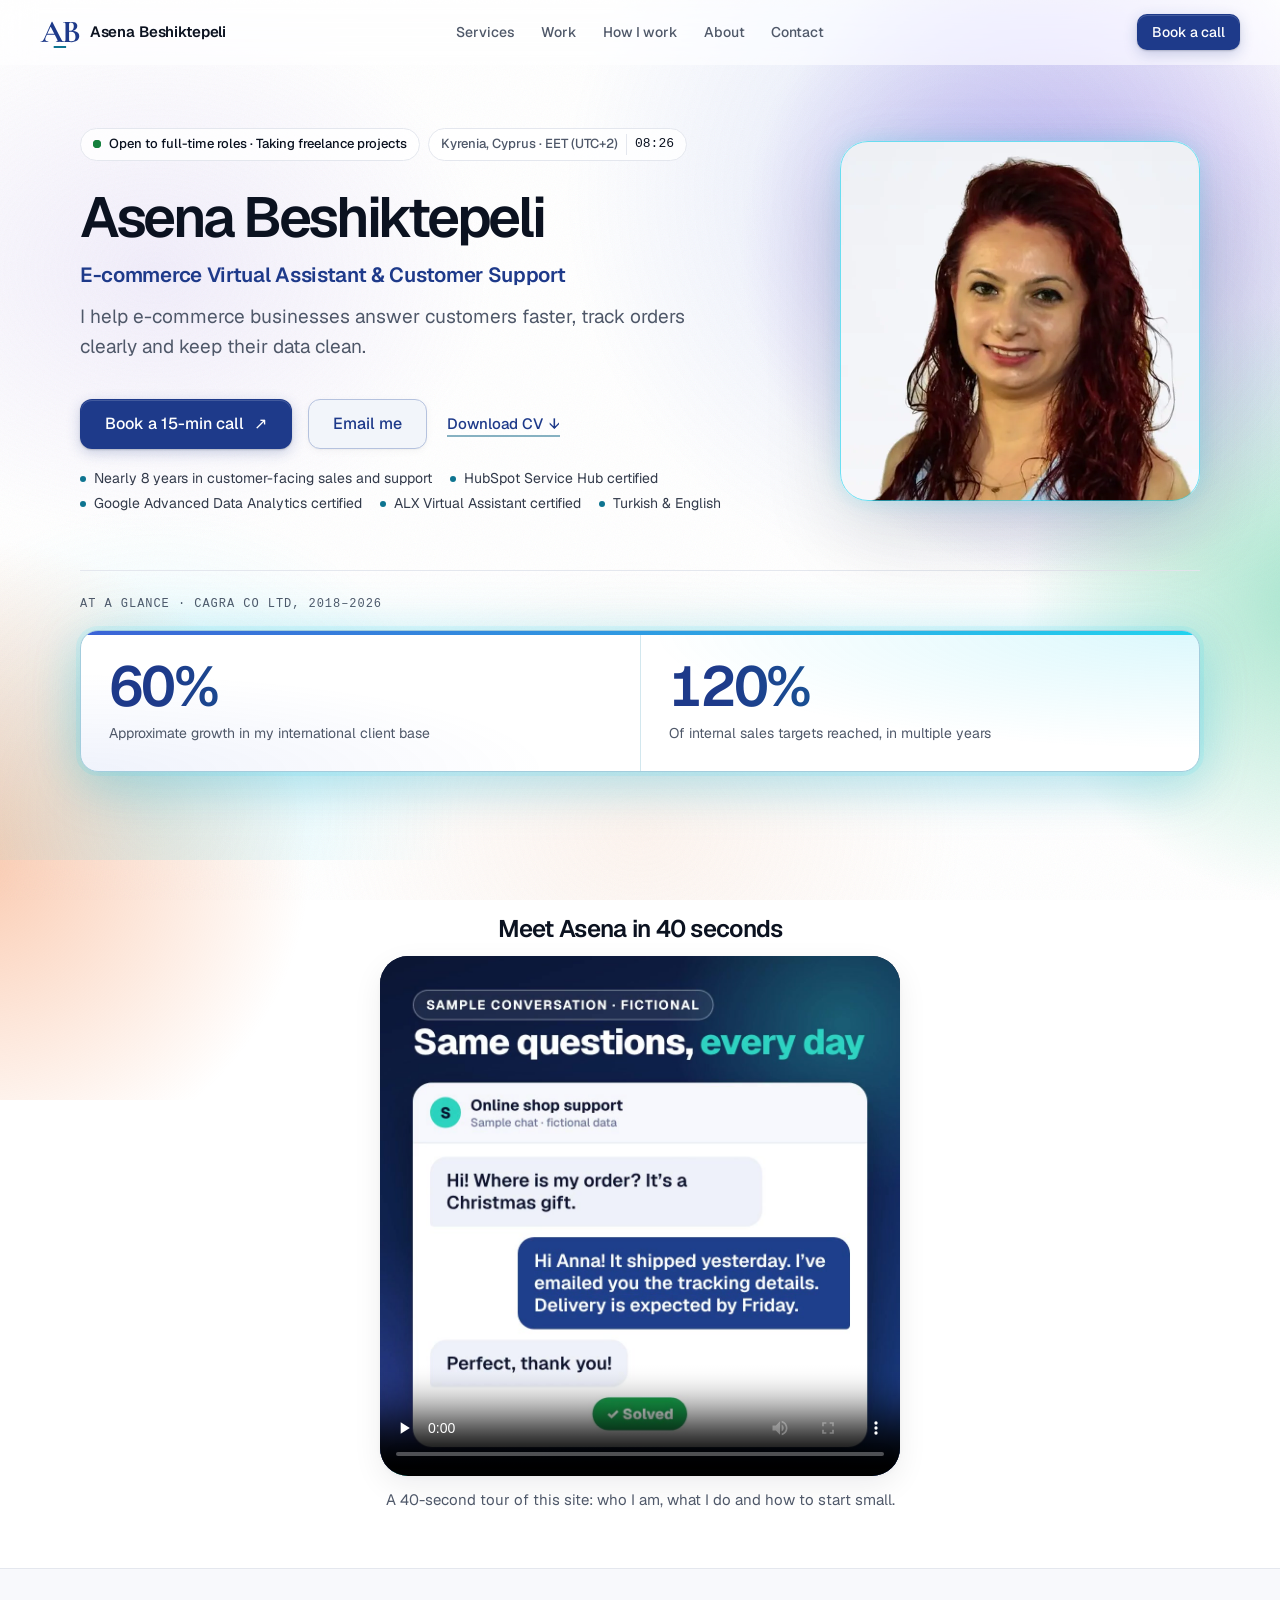
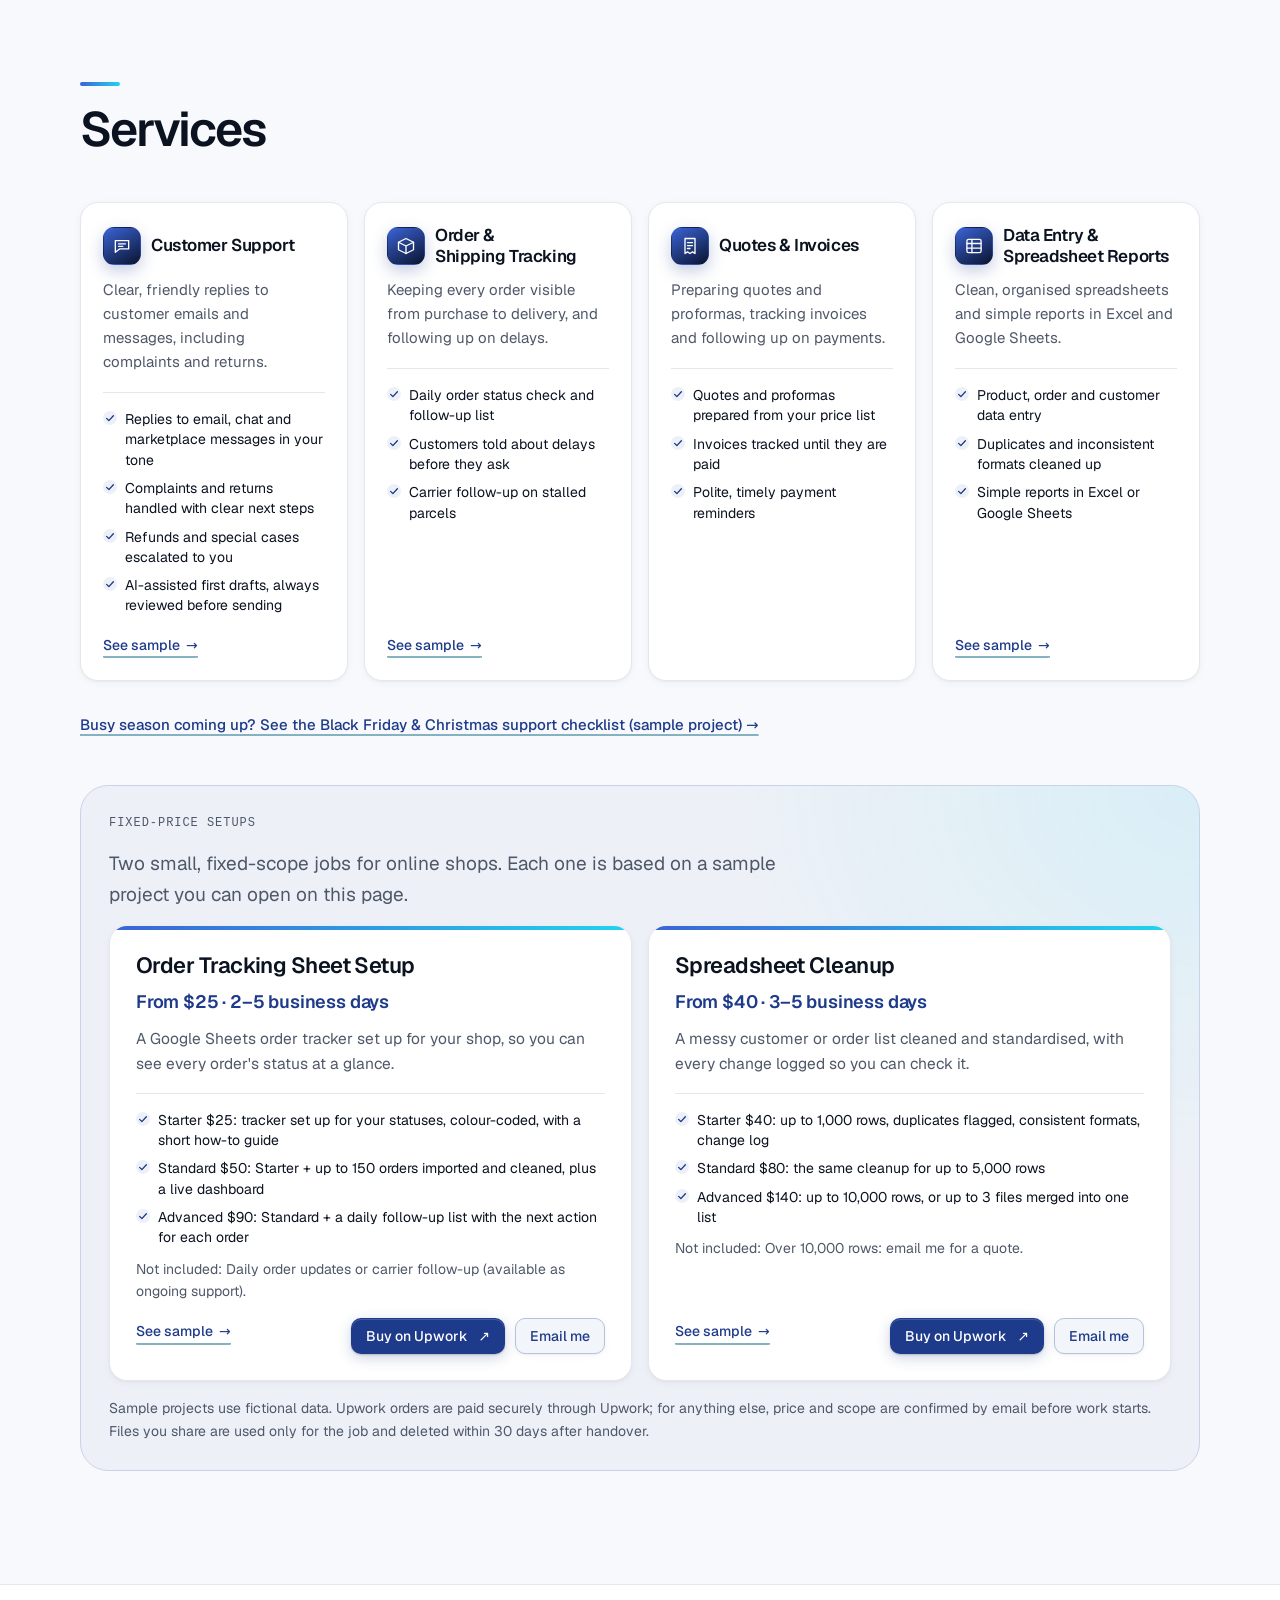
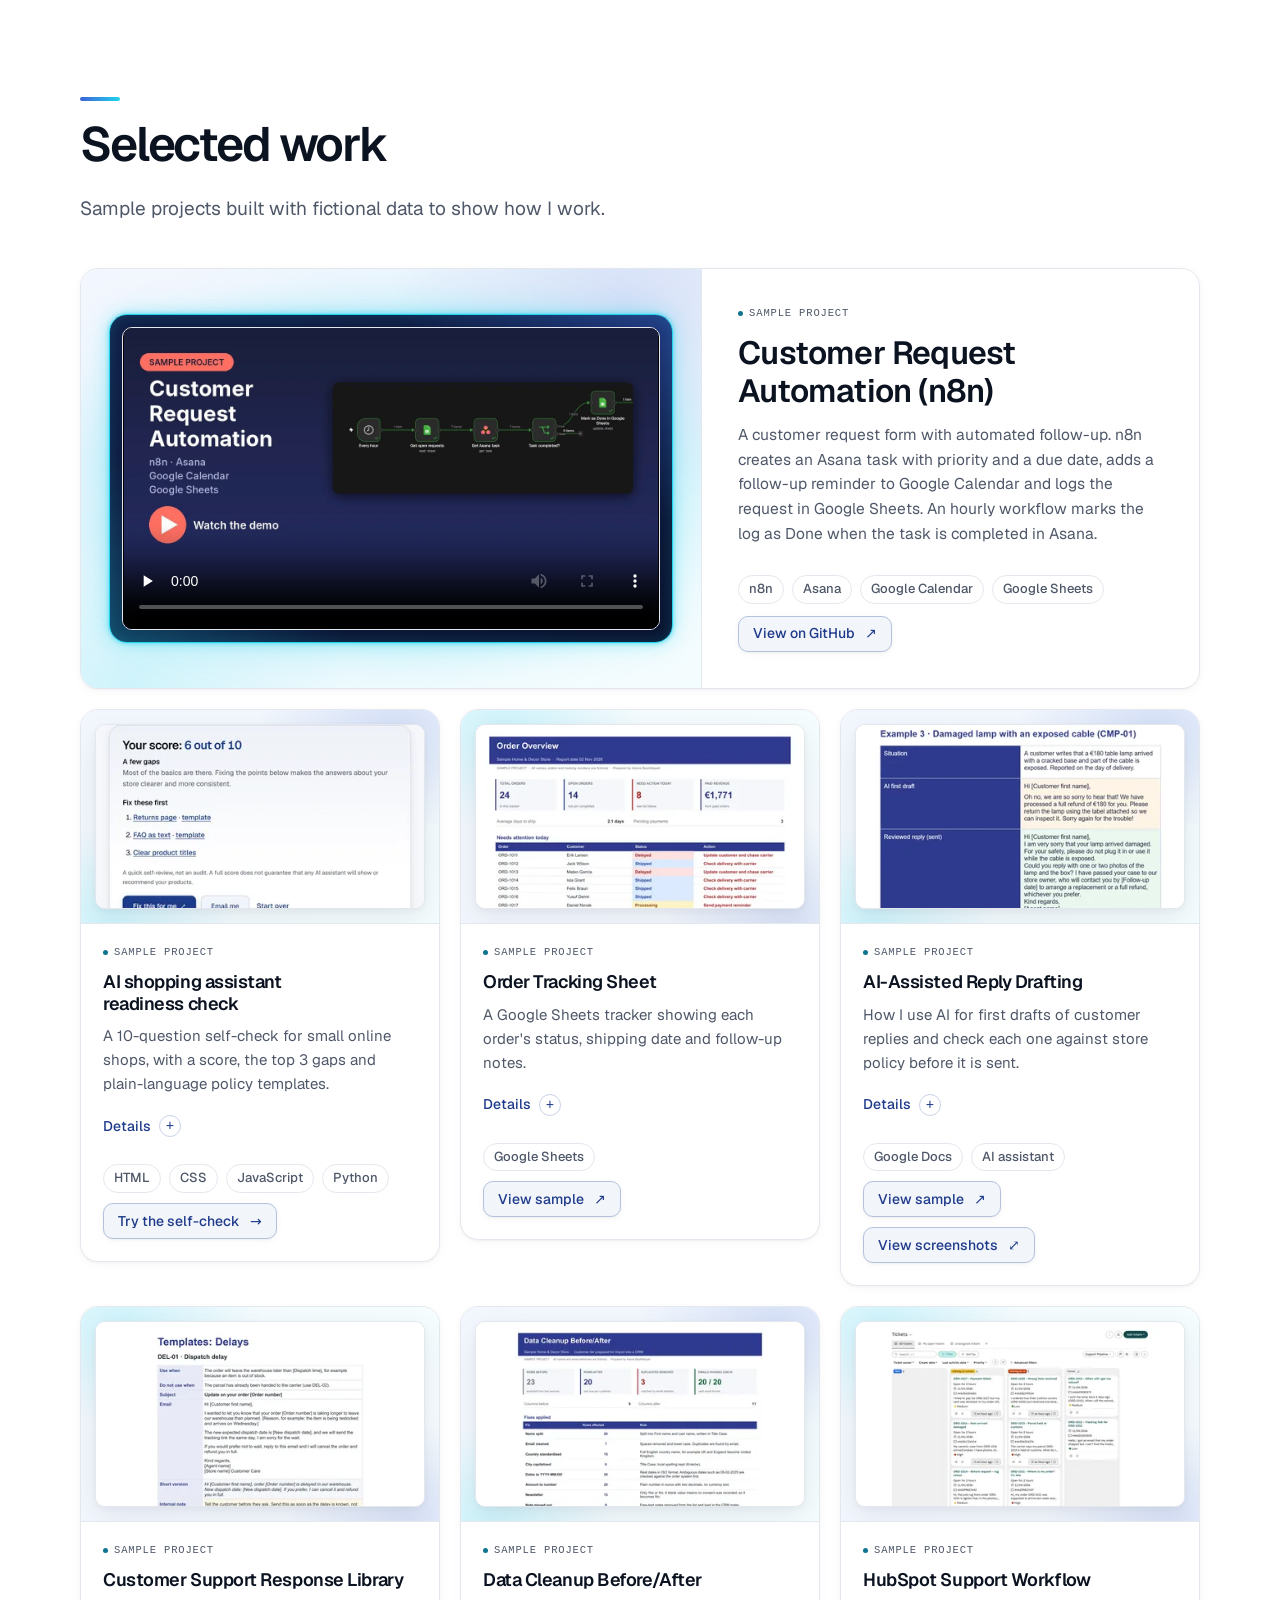
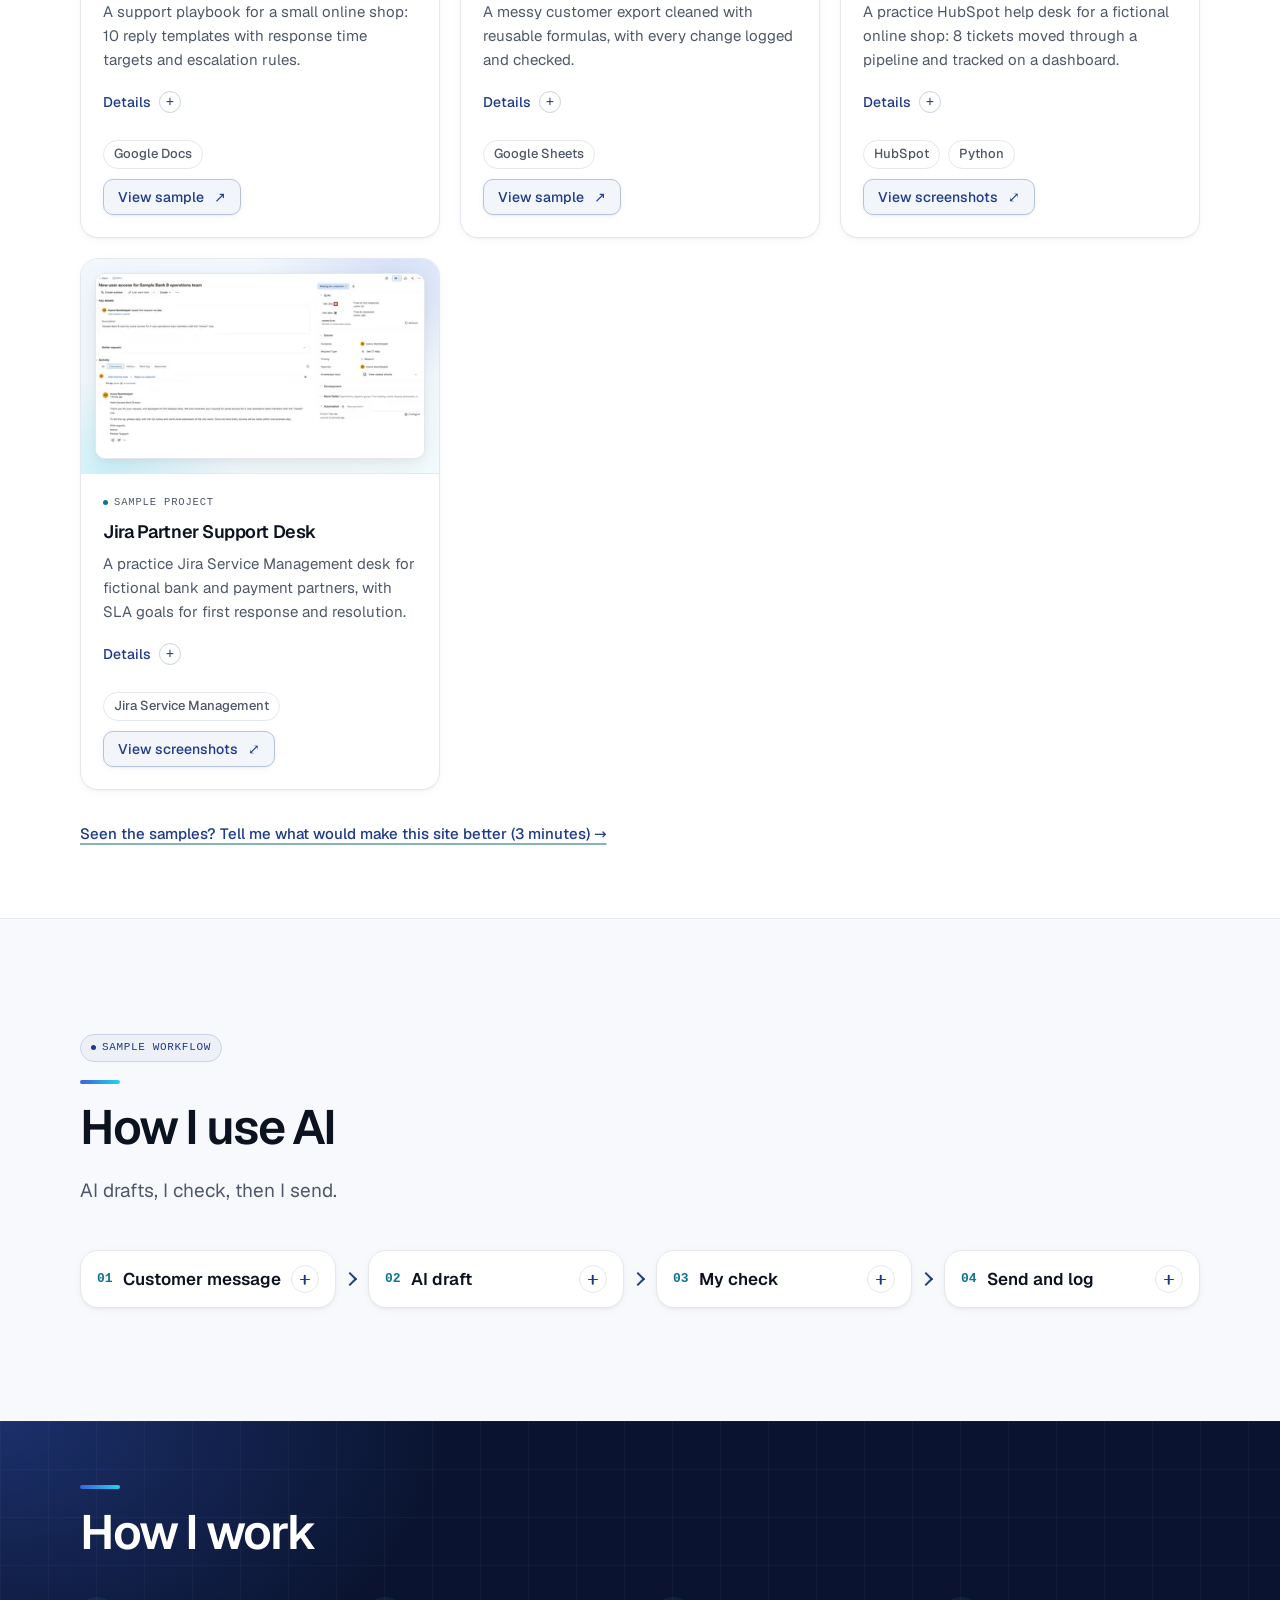
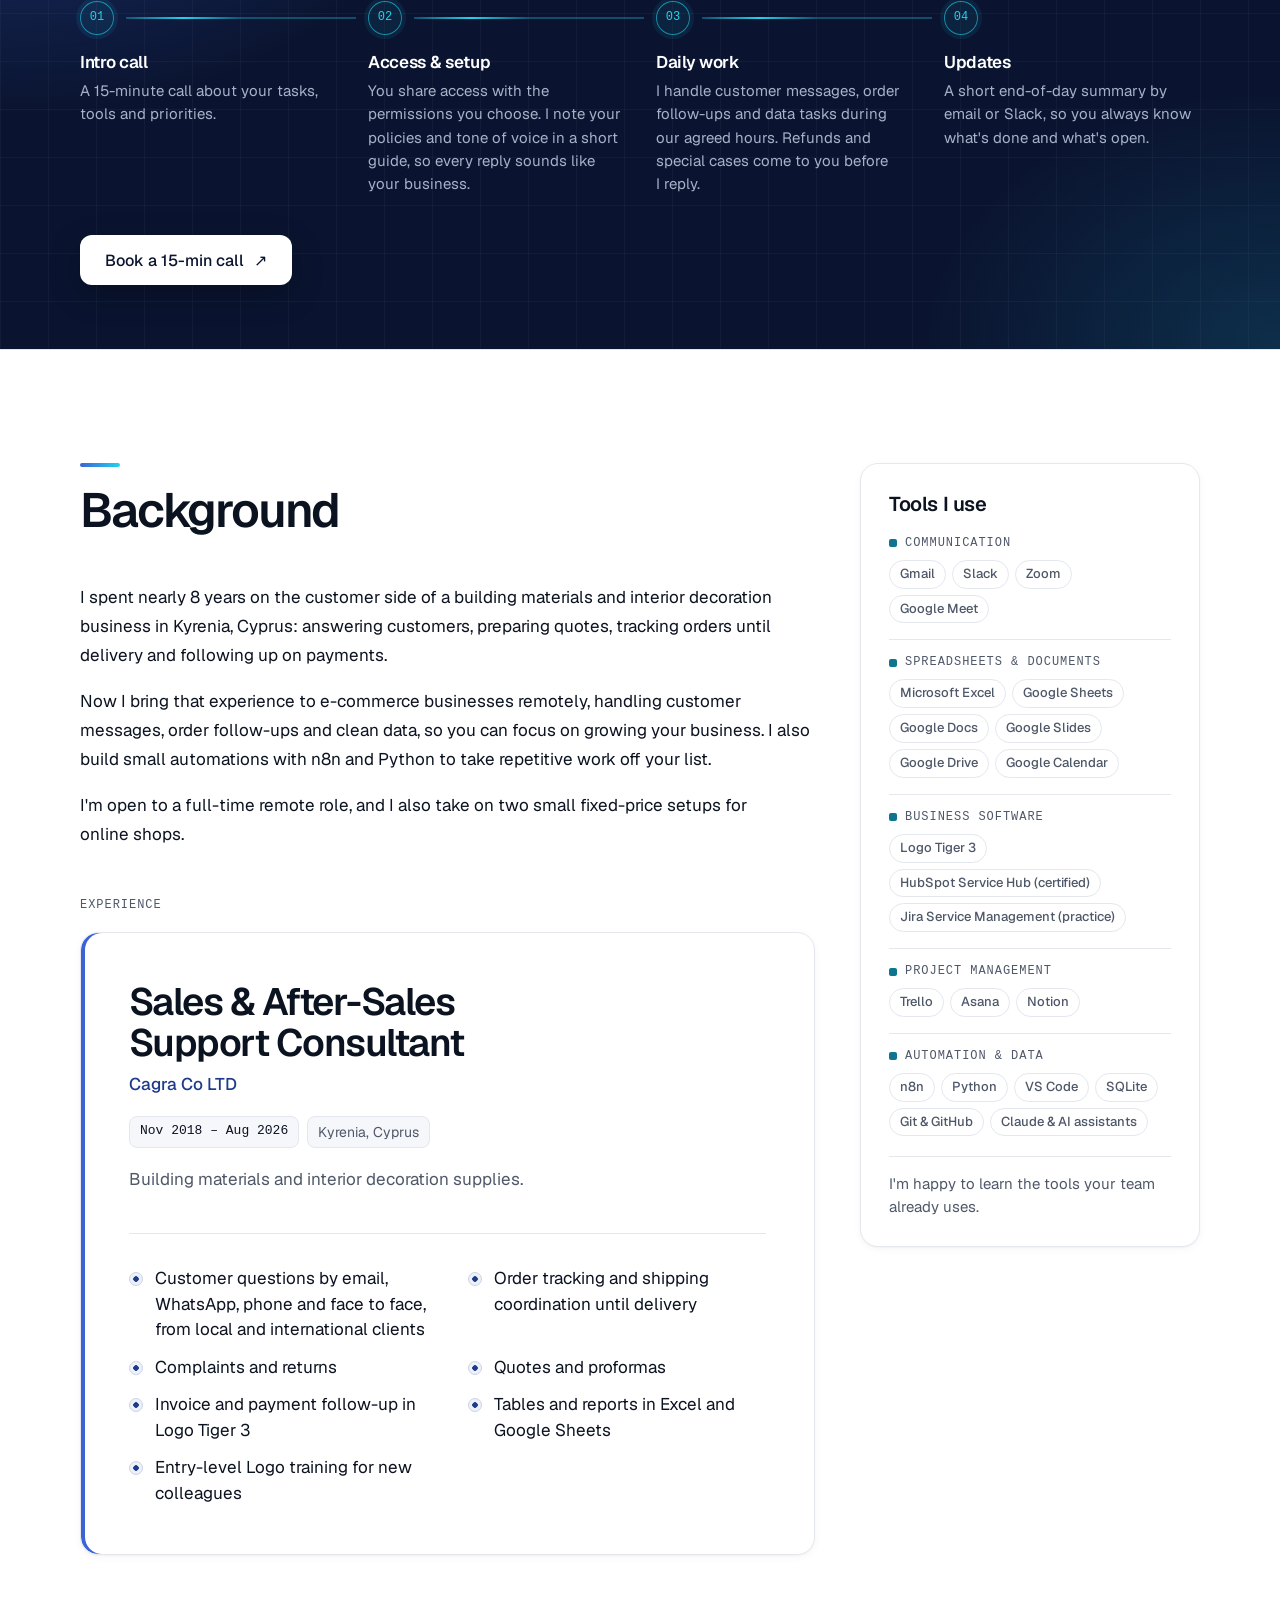
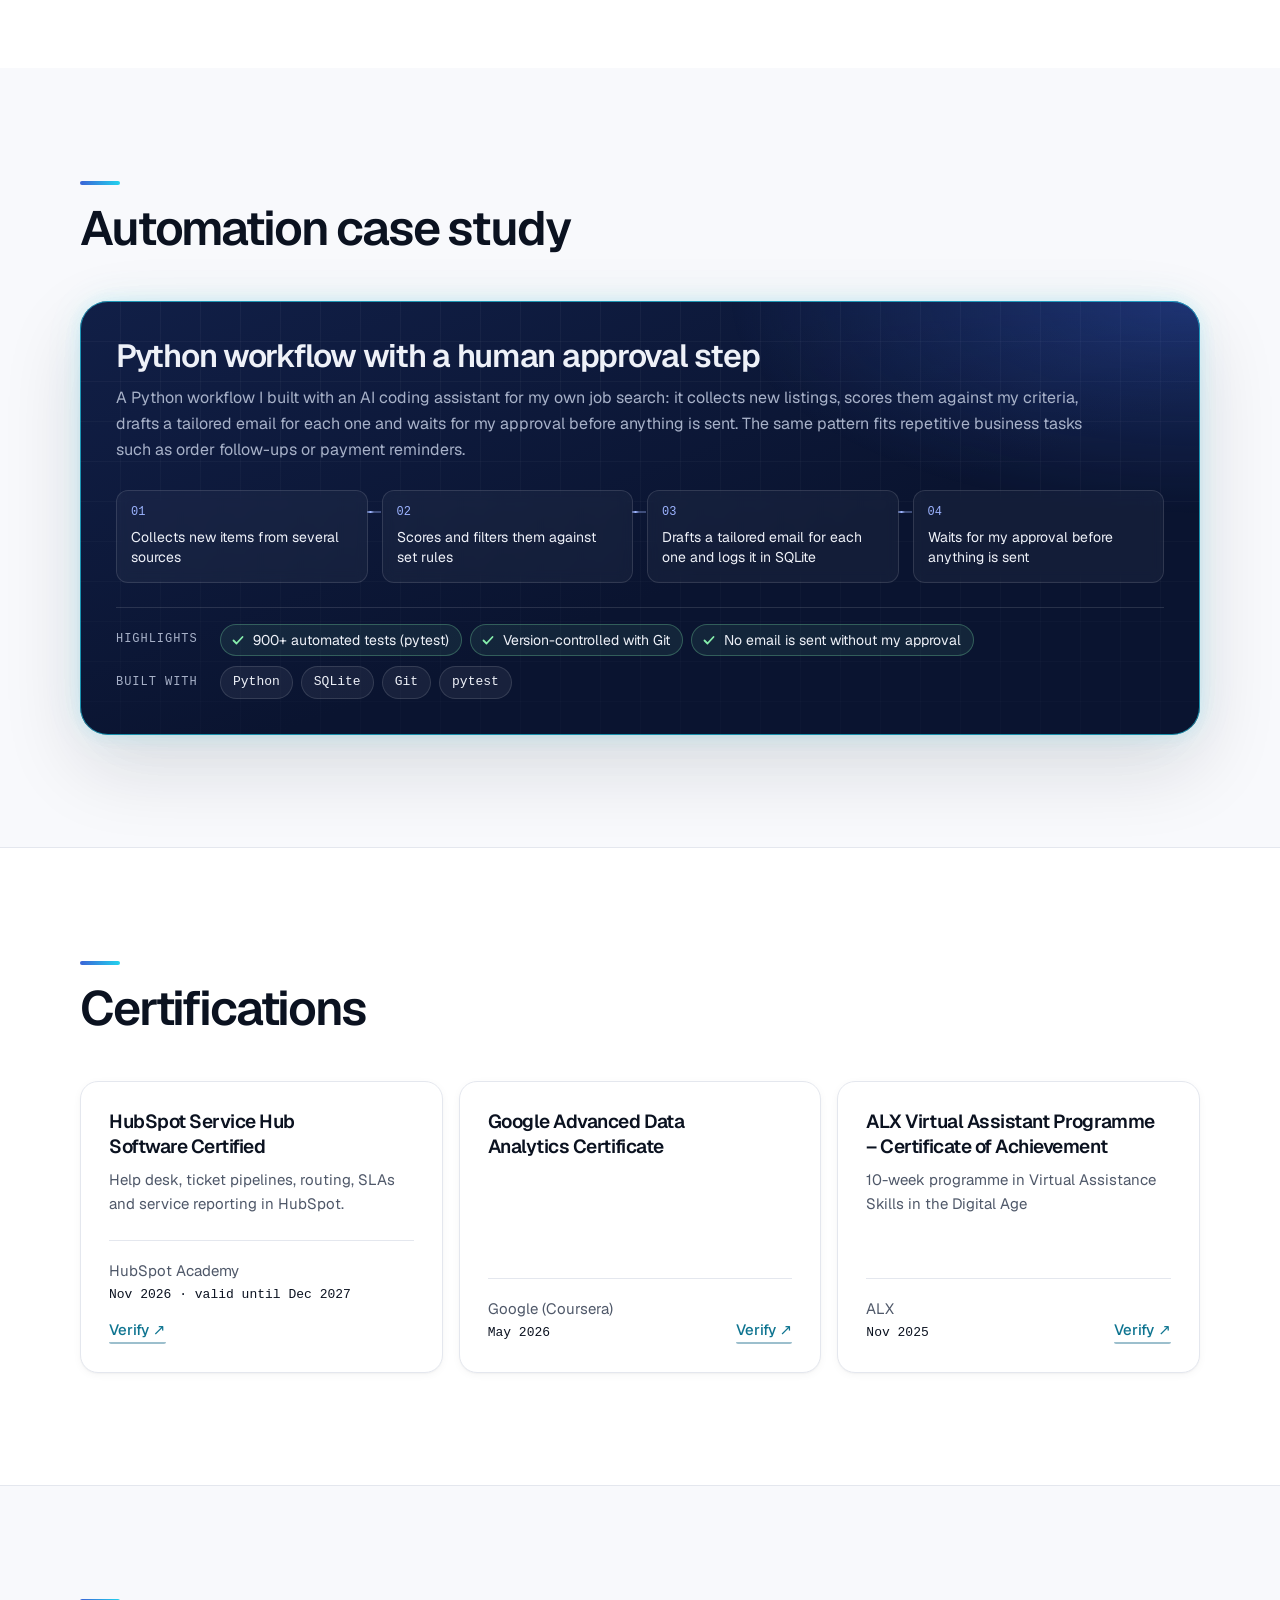
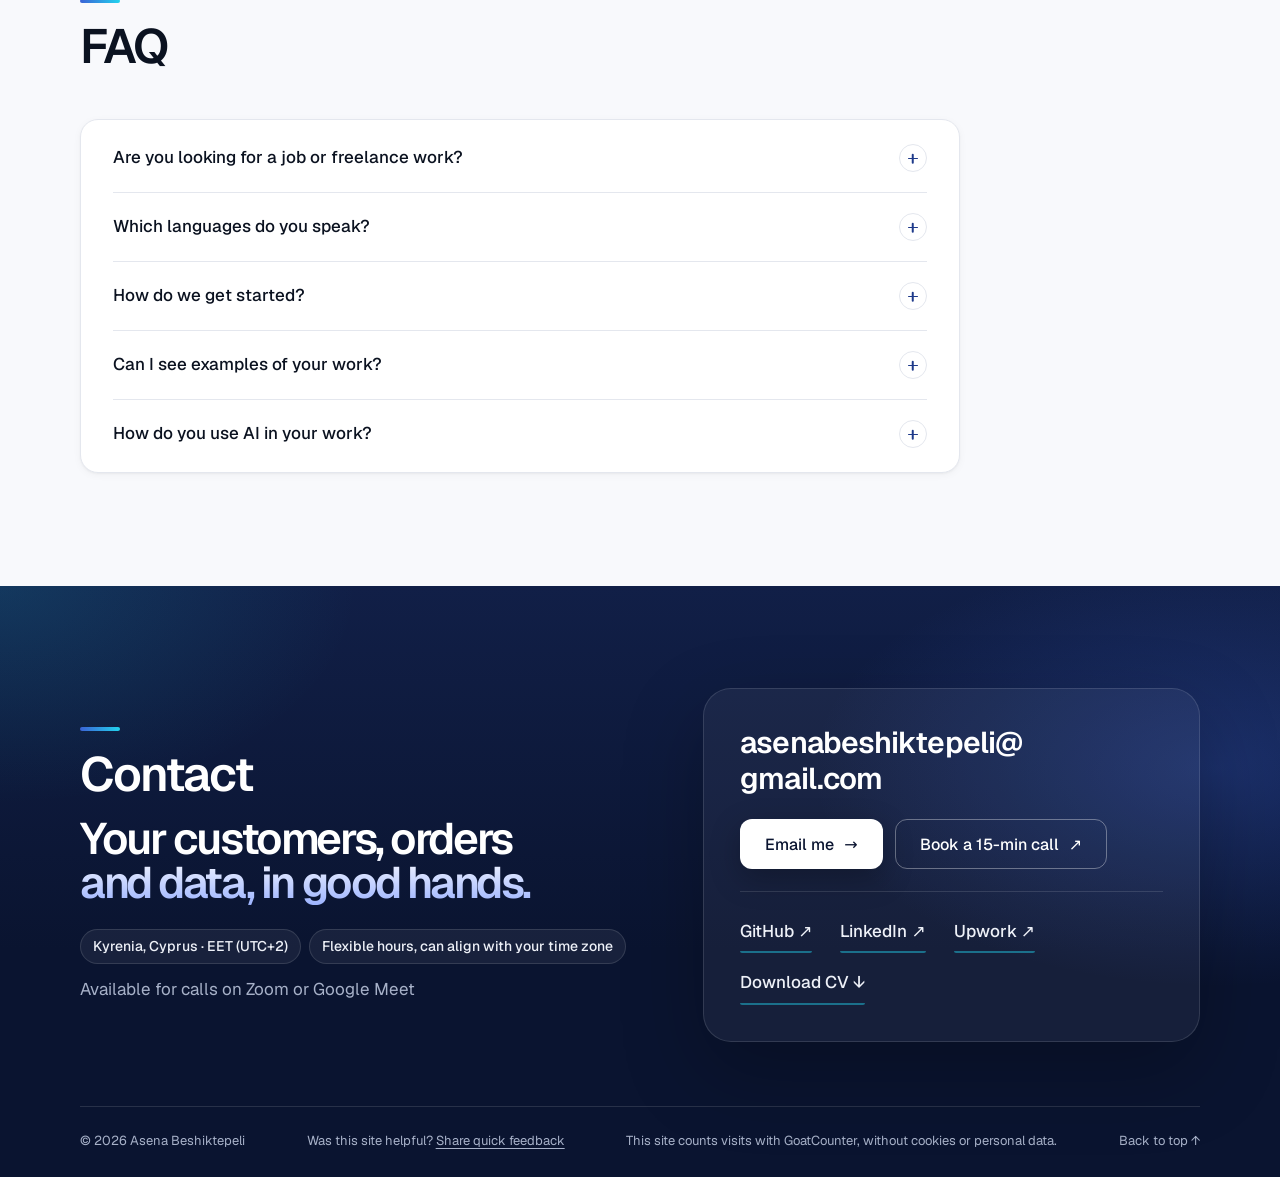
==== commit 496143e8: "Add How I use AI sample workflow section with click tracking" ====
--- a/docs/index.html
+++ b/docs/index.html
@@ -398,7 +398,7 @@
 <p class="card-text">A customer request form with automated follow-up. n8n creates an Asana task with priority and a due date, adds a follow-up reminder to Google Calendar and logs the request in Google Sheets. An hourly workflow marks the log as Done when the task is completed in Asana.</p>            <div class="project-foot">
               <ul class="chips">
 <li class="chip chip-sm">n8n</li><li class="chip chip-sm">Asana</li><li class="chip chip-sm">Google Calendar</li><li class="chip chip-sm">Google Sheets</li>              </ul>
-              <a class="btn btn-ghost btn-sm" href="https://github.com/asenabeshiktepeli/asenabeshiktepeli.github.io/tree/main/automation/n8n" target="_blank" rel="noopener" aria-label="View on GitHub: Customer Request Automation (n8n) (opens in a new tab)">
+              <a class="btn btn-ghost btn-sm" href="https://github.com/asenabeshiktepeli/asenabeshiktepeli.github.io/tree/main/automation/n8n" target="_blank" rel="noopener" aria-label="View on GitHub: Customer Request Automation (n8n) (opens in a new tab)" data-goatcounter-click="sample-n8n-github" data-goatcounter-title="View n8n workflow on GitHub">
                 View on GitHub <span aria-hidden="true">↗</span>
               </a>
             </div>
@@ -427,7 +427,7 @@
         </article>
         <article class="card project project-tile spotlight reveal" id="work-order-tracking" style="--d: 1">
           <div class="project-media" aria-hidden="false">
-<a class="project-media-link" href="https://docs.google.com/spreadsheets/d/1qmdii_crHkBCz38AoZM4wB0z7KvREubd9FTeGDE5Ieg/preview" target="_blank" rel="noopener" tabindex="-1" aria-hidden="true">            <img src="static/img/portfolio/order-tracking.webp"                 srcset="static/img/portfolio/order-tracking-400.webp 400w, static/img/portfolio/order-tracking-800.webp 800w, static/img/portfolio/order-tracking.webp 1600w"
+<a class="project-media-link" href="https://docs.google.com/spreadsheets/d/1qmdii_crHkBCz38AoZM4wB0z7KvREubd9FTeGDE5Ieg/preview" target="_blank" rel="noopener" tabindex="-1" aria-hidden="true" data-goatcounter-click="sample-order-tracking-image" data-goatcounter-title="View sample (Order Tracking Sheet) (image)">            <img src="static/img/portfolio/order-tracking.webp"                 srcset="static/img/portfolio/order-tracking-400.webp 400w, static/img/portfolio/order-tracking-800.webp 800w, static/img/portfolio/order-tracking.webp 1600w"
                  sizes="(max-width: 639px) calc(100vw - 64px), (max-width: 1099px) 45vw, 340px"                 alt="Screenshot of Order Tracking Sheet (sample project)" width="1600" height="1000" loading="lazy" decoding="async">
 </a>          </div>
           <div class="project-body">
@@ -440,7 +440,7 @@
             <div class="project-foot">
               <ul class="chips">
 <li class="chip chip-sm">Google Sheets</li>              </ul>
-              <a class="btn btn-ghost btn-sm" href="https://docs.google.com/spreadsheets/d/1qmdii_crHkBCz38AoZM4wB0z7KvREubd9FTeGDE5Ieg/preview" target="_blank" rel="noopener" aria-label="View sample: Order Tracking Sheet (opens in a new tab)">
+              <a class="btn btn-ghost btn-sm" href="https://docs.google.com/spreadsheets/d/1qmdii_crHkBCz38AoZM4wB0z7KvREubd9FTeGDE5Ieg/preview" target="_blank" rel="noopener" aria-label="View sample: Order Tracking Sheet (opens in a new tab)" data-goatcounter-click="sample-order-tracking" data-goatcounter-title="View sample (Order Tracking Sheet)">
                 View sample <span aria-hidden="true">↗</span>
               </a>
             </div>
@@ -462,7 +462,7 @@
             <div class="project-foot">
               <ul class="chips">
 <li class="chip chip-sm">Google Docs</li><li class="chip chip-sm">AI assistant</li>              </ul>
-              <a class="btn btn-ghost btn-sm" href="https://docs.google.com/document/d/1uEHgSsQIdq1cHJ-TXXhwg54oFaYkwxCzJ63wrU6IX64/preview" target="_blank" rel="noopener" aria-label="View sample: AI-Assisted Reply Drafting (opens in a new tab)">
+              <a class="btn btn-ghost btn-sm" href="https://docs.google.com/document/d/1uEHgSsQIdq1cHJ-TXXhwg54oFaYkwxCzJ63wrU6IX64/preview" target="_blank" rel="noopener" aria-label="View sample: AI-Assisted Reply Drafting (opens in a new tab)" data-goatcounter-click="sample-ai-drafting" data-goatcounter-title="View sample (AI-Assisted Reply Drafting)">
                 View sample <span aria-hidden="true">↗</span>
               </a>
               <a class="btn btn-ghost btn-sm" href="static/img/portfolio/ai-drafting-example-full.webp" target="_blank" rel="noopener" data-lightbox-open="lightbox-work-ai-drafting" aria-label="View screenshots: AI-Assisted Reply Drafting">
@@ -485,7 +485,7 @@
         </article>
         <article class="card project project-tile spotlight reveal" id="work-response-library" style="--d: 0">
           <div class="project-media" aria-hidden="false">
-<a class="project-media-link" href="https://docs.google.com/document/d/1xYm1fliueMGKPDli2UzKeNNLda1rVmu8jLQrLuVwvgo/preview" target="_blank" rel="noopener" tabindex="-1" aria-hidden="true">            <img src="static/img/portfolio/response-library.webp"                 srcset="static/img/portfolio/response-library-400.webp 400w, static/img/portfolio/response-library-800.webp 800w, static/img/portfolio/response-library.webp 1600w"
+<a class="project-media-link" href="https://docs.google.com/document/d/1xYm1fliueMGKPDli2UzKeNNLda1rVmu8jLQrLuVwvgo/preview" target="_blank" rel="noopener" tabindex="-1" aria-hidden="true" data-goatcounter-click="sample-response-library-image" data-goatcounter-title="View sample (Customer Support Response Library) (image)">            <img src="static/img/portfolio/response-library.webp"                 srcset="static/img/portfolio/response-library-400.webp 400w, static/img/portfolio/response-library-800.webp 800w, static/img/portfolio/response-library.webp 1600w"
                  sizes="(max-width: 639px) calc(100vw - 64px), (max-width: 1099px) 45vw, 340px"                 alt="Screenshot of Customer Support Response Library (sample project)" width="1600" height="1000" loading="lazy" decoding="async">
 </a>          </div>
           <div class="project-body">
@@ -498,7 +498,7 @@
             <div class="project-foot">
               <ul class="chips">
 <li class="chip chip-sm">Google Docs</li>              </ul>
-              <a class="btn btn-ghost btn-sm" href="https://docs.google.com/document/d/1xYm1fliueMGKPDli2UzKeNNLda1rVmu8jLQrLuVwvgo/preview" target="_blank" rel="noopener" aria-label="View sample: Customer Support Response Library (opens in a new tab)">
+              <a class="btn btn-ghost btn-sm" href="https://docs.google.com/document/d/1xYm1fliueMGKPDli2UzKeNNLda1rVmu8jLQrLuVwvgo/preview" target="_blank" rel="noopener" aria-label="View sample: Customer Support Response Library (opens in a new tab)" data-goatcounter-click="sample-response-library" data-goatcounter-title="View sample (Customer Support Response Library)">
                 View sample <span aria-hidden="true">↗</span>
               </a>
             </div>
@@ -506,7 +506,7 @@
         </article>
         <article class="card project project-tile spotlight reveal" id="work-data-cleanup" style="--d: 1">
           <div class="project-media" aria-hidden="false">
-<a class="project-media-link" href="https://docs.google.com/spreadsheets/d/15lbhsX5VS6nrGrRYlrYHuI1Cgy2hru-fDLFgh4He9sY/preview" target="_blank" rel="noopener" tabindex="-1" aria-hidden="true">            <img src="static/img/portfolio/data-cleanup.webp"                 srcset="static/img/portfolio/data-cleanup-400.webp 400w, static/img/portfolio/data-cleanup-800.webp 800w, static/img/portfolio/data-cleanup.webp 1600w"
+<a class="project-media-link" href="https://docs.google.com/spreadsheets/d/15lbhsX5VS6nrGrRYlrYHuI1Cgy2hru-fDLFgh4He9sY/preview" target="_blank" rel="noopener" tabindex="-1" aria-hidden="true" data-goatcounter-click="sample-data-cleanup-image" data-goatcounter-title="View sample (Data Cleanup Before/After) (image)">            <img src="static/img/portfolio/data-cleanup.webp"                 srcset="static/img/portfolio/data-cleanup-400.webp 400w, static/img/portfolio/data-cleanup-800.webp 800w, static/img/portfolio/data-cleanup.webp 1600w"
                  sizes="(max-width: 639px) calc(100vw - 64px), (max-width: 1099px) 45vw, 340px"                 alt="Screenshot of Data Cleanup Before/After (sample project)" width="1600" height="1000" loading="lazy" decoding="async">
 </a>          </div>
           <div class="project-body">
@@ -519,7 +519,7 @@
             <div class="project-foot">
               <ul class="chips">
 <li class="chip chip-sm">Google Sheets</li>              </ul>
-              <a class="btn btn-ghost btn-sm" href="https://docs.google.com/spreadsheets/d/15lbhsX5VS6nrGrRYlrYHuI1Cgy2hru-fDLFgh4He9sY/preview" target="_blank" rel="noopener" aria-label="View sample: Data Cleanup Before/After (opens in a new tab)">
+              <a class="btn btn-ghost btn-sm" href="https://docs.google.com/spreadsheets/d/15lbhsX5VS6nrGrRYlrYHuI1Cgy2hru-fDLFgh4He9sY/preview" target="_blank" rel="noopener" aria-label="View sample: Data Cleanup Before/After (opens in a new tab)" data-goatcounter-click="sample-data-cleanup" data-goatcounter-title="View sample (Data Cleanup Before/After)">
                 View sample <span aria-hidden="true">↗</span>
               </a>
             </div>
@@ -598,7 +598,54 @@
         </article>
       </div>
 
-      <p class="services-extra reveal"><a href="https://docs.google.com/forms/d/e/1FAIpQLSdacdB8X1TM5an62U-kB64D28lrl4B0Tm4R6rquM5yPhlEAVQ/viewform?usp=header" target="_blank" rel="noopener">Seen the samples? Tell me what would make this site better (3 minutes) <span aria-hidden="true">→</span></a></p>
+      <p class="services-extra reveal"><a href="https://docs.google.com/forms/d/e/1FAIpQLSdacdB8X1TM5an62U-kB64D28lrl4B0Tm4R6rquM5yPhlEAVQ/viewform?usp=header" target="_blank" rel="noopener" data-goatcounter-click="feedback-form-selected-work" data-goatcounter-title="Feedback form (selected work)">Seen the samples? Tell me what would make this site better (3 minutes) <span aria-hidden="true">→</span></a></p>
+    </div>
+  </section>
+
+  <section class="section section-soft" id="ai-workflow">
+    <div class="container">
+<span class="badge reveal">Sample workflow</span>        <div class="section-head reveal">
+    <h2 class="section-title">How I use AI</h2>
+  </div>
+
+<p class="section-intro reveal">AI drafts, I check, then I send.</p>      <ol class="ai-flow">
+        <li class="reveal" style="--d: 0">
+          <details class="card ai-flow-step">
+            <summary class="ai-flow-summary" data-goatcounter-click="flow-step-1-message" data-goatcounter-title="AI workflow step 1 (Customer message)">
+              <span class="ai-flow-index" aria-hidden="true">01</span>
+              <span class="ai-flow-title">Customer message</span>
+              <span class="faq-icon" aria-hidden="true"></span>
+            </summary>
+<p class="ai-flow-text">A customer asks something routine, like where their order is.</p>          </details>
+        </li>
+        <li class="reveal" style="--d: 1">
+          <details class="card ai-flow-step">
+            <summary class="ai-flow-summary" data-goatcounter-click="flow-step-2-ai-draft" data-goatcounter-title="AI workflow step 2 (AI draft)">
+              <span class="ai-flow-index" aria-hidden="true">02</span>
+              <span class="ai-flow-title">AI draft</span>
+              <span class="faq-icon" aria-hidden="true"></span>
+            </summary>
+<p class="ai-flow-text">An AI tool drafts a reply from my saved response library.</p>          </details>
+        </li>
+        <li class="reveal" style="--d: 2">
+          <details class="card ai-flow-step">
+            <summary class="ai-flow-summary" data-goatcounter-click="flow-step-3-my-check" data-goatcounter-title="AI workflow step 3 (My check)">
+              <span class="ai-flow-index" aria-hidden="true">03</span>
+              <span class="ai-flow-title">My check</span>
+              <span class="faq-icon" aria-hidden="true"></span>
+            </summary>
+<p class="ai-flow-text">I check the order details, store policy and tone before anything is sent. Refunds and upset customers stay with me.</p>          </details>
+        </li>
+        <li class="reveal" style="--d: 3">
+          <details class="card ai-flow-step">
+            <summary class="ai-flow-summary" data-goatcounter-click="flow-step-4-send-log" data-goatcounter-title="AI workflow step 4 (Send and log)">
+              <span class="ai-flow-index" aria-hidden="true">04</span>
+              <span class="ai-flow-title">Send and log</span>
+              <span class="faq-icon" aria-hidden="true"></span>
+            </summary>
+<p class="ai-flow-text">I send the approved reply and log it in the order sheet.</p>          </details>
+        </li>
+      </ol>
     </div>
   </section>
 
@@ -761,7 +808,7 @@
           <div class="cert-foot">
             <div class="cert-meta">
 <span>HubSpot Academy</span><span class="cert-date">Nov 2026 · valid until Dec 2027</span>            </div>
-            <a class="cert-verify" href="https://app-eu1.hubspot.com/academy/achievements/4k0rxg0r/en/1/asena-beshiktepeli/service-hub-software-certified" target="_blank" rel="noopener" aria-label="Verify: HubSpot Service Hub Software Certified (opens in a new tab)">
+            <a class="cert-verify" href="https://app-eu1.hubspot.com/academy/achievements/4k0rxg0r/en/1/asena-beshiktepeli/service-hub-software-certified" target="_blank" rel="noopener" aria-label="Verify: HubSpot Service Hub Software Certified (opens in a new tab)" data-goatcounter-click="cert-verify-hubspot-service-hub" data-goatcounter-title="Verify certificate (HubSpot Service Hub)">
               Verify <span aria-hidden="true">↗</span>
             </a>
           </div>
@@ -773,7 +820,7 @@
           <div class="cert-foot">
             <div class="cert-meta">
 <span>Google (Coursera)</span><span class="cert-date">May 2026</span>            </div>
-            <a class="cert-verify" href="https://www.coursera.org/account/accomplishments/professional-cert/YAONZADEFSOP" target="_blank" rel="noopener" aria-label="Verify: Google Advanced Data Analytics Certificate (opens in a new tab)">
+            <a class="cert-verify" href="https://www.coursera.org/account/accomplishments/professional-cert/YAONZADEFSOP" target="_blank" rel="noopener" aria-label="Verify: Google Advanced Data Analytics Certificate (opens in a new tab)" data-goatcounter-click="cert-verify-google-advanced-data-analytics" data-goatcounter-title="Verify certificate (Google Advanced Data Analytics)">
               Verify <span aria-hidden="true">↗</span>
             </a>
           </div>
@@ -785,7 +832,7 @@
           <div class="cert-foot">
             <div class="cert-meta">
 <span>ALX</span><span class="cert-date">Nov 2025</span>            </div>
-            <a class="cert-verify" href="https://savanna.alxafrica.com/certificates/zfN6epE3J2" target="_blank" rel="noopener" aria-label="Verify: ALX Virtual Assistant Programme – Certificate of Achievement (opens in a new tab)">
+            <a class="cert-verify" href="https://savanna.alxafrica.com/certificates/zfN6epE3J2" target="_blank" rel="noopener" aria-label="Verify: ALX Virtual Assistant Programme – Certificate of Achievement (opens in a new tab)" data-goatcounter-click="cert-verify-alx-virtual-assistant" data-goatcounter-title="Verify certificate (ALX Virtual Assistant)">
               Verify <span aria-hidden="true">↗</span>
             </a>
           </div>
@@ -864,9 +911,9 @@
           </a>
         </div>
         <ul class="contact-links">
-          <li><a href="https://github.com/asenabeshiktepeli" target="_blank" rel="noopener">GitHub <span aria-hidden="true">↗</span></a></li>
-          <li><a href="https://www.linkedin.com/in/asena-beshiktepeli" target="_blank" rel="noopener">LinkedIn <span aria-hidden="true">↗</span></a></li>
-          <li><a href="https://www.upwork.com/freelancers/~0117c47ba95ca02fa2" target="_blank" rel="noopener">Upwork <span aria-hidden="true">↗</span></a></li>
+          <li><a href="https://github.com/asenabeshiktepeli" target="_blank" rel="noopener" data-goatcounter-click="profile-github" data-goatcounter-title="Profile link (GitHub)">GitHub <span aria-hidden="true">↗</span></a></li>
+          <li><a href="https://www.linkedin.com/in/asena-beshiktepeli" target="_blank" rel="noopener" data-goatcounter-click="profile-linkedin" data-goatcounter-title="Profile link (LinkedIn)">LinkedIn <span aria-hidden="true">↗</span></a></li>
+          <li><a href="https://www.upwork.com/freelancers/~0117c47ba95ca02fa2" target="_blank" rel="noopener" data-goatcounter-click="profile-upwork" data-goatcounter-title="Profile link (Upwork)">Upwork <span aria-hidden="true">↗</span></a></li>
           <li><a href="static/cv/Asena_Beshiktepeli_CV.pdf" download="Asena_Beshiktepeli_CV.pdf" data-goatcounter-click="cv-download-contact" data-goatcounter-title="Download CV (contact)">Download CV <span aria-hidden="true">↓</span></a></li>
         </ul>
       </div>
@@ -877,7 +924,7 @@
 <footer class="site-footer">
   <div class="container">
     <div class="footer-bottom">
-<p>© 2026 <span translate="no">Asena Beshiktepeli</span></p><p>Was this site helpful? <a href="https://docs.google.com/forms/d/e/1FAIpQLSdacdB8X1TM5an62U-kB64D28lrl4B0Tm4R6rquM5yPhlEAVQ/viewform?usp=header" target="_blank" rel="noopener">Share quick feedback</a></p><p>This site counts visits with GoatCounter, without cookies or personal data.</p>      <ul class="footer-links">
+<p>© 2026 <span translate="no">Asena Beshiktepeli</span></p><p>Was this site helpful? <a href="https://docs.google.com/forms/d/e/1FAIpQLSdacdB8X1TM5an62U-kB64D28lrl4B0Tm4R6rquM5yPhlEAVQ/viewform?usp=header" target="_blank" rel="noopener" data-goatcounter-click="feedback-form-footer" data-goatcounter-title="Feedback form (footer)">Share quick feedback</a></p><p>This site counts visits with GoatCounter, without cookies or personal data.</p>      <ul class="footer-links">
         <li><a href="#top">Back to top <span aria-hidden="true">↑</span></a></li>
       </ul>
     </div>
--- a/docs/static/css/style.css
+++ b/docs/static/css/style.css
@@ -3474,6 +3474,200 @@
   }
 }
 
+/* ---------- How I use AI: four <details> cards with CSS arrows between them ----------
+   Side by side on desktop, stacked on phones. Cards keep the opaque .card background;
+   the hover lift comes from .card and is switched off by the reduced-motion block below. */
+
+#ai-workflow .badge {
+  margin-bottom: 18px;
+}
+
+.ai-flow {
+  display: grid;
+  grid-template-columns: repeat(4, minmax(0, 1fr));
+  gap: 32px;
+  align-items: start;
+  margin: 28px 0 0;
+  padding: 0;
+  list-style: none;
+}
+
+.ai-flow > li {
+  position: relative;
+}
+
+/* Arrow (chevron) in the gap before every card except the first */
+.ai-flow > li + li::before {
+  content: "";
+  position: absolute;
+  top: 24px;
+  left: -23px;
+  width: 10px;
+  height: 10px;
+  border-top: 2px solid var(--accent);
+  border-right: 2px solid var(--accent);
+  transform: rotate(45deg);
+}
+
+.ai-flow-summary {
+  display: flex;
+  align-items: center;
+  gap: 10px;
+  min-height: 44px;
+  padding: 14px 16px;
+  border-radius: inherit;
+  list-style: none;
+  cursor: pointer;
+}
+
+.ai-flow-summary::-webkit-details-marker {
+  display: none;
+}
+
+.ai-flow-summary:hover .ai-flow-title {
+  color: var(--accent);
+}
+
+.ai-flow-index {
+  color: var(--teal-ink);
+  font-family: var(--font-mono);
+  font-size: 0.8125rem;
+  font-weight: 600;
+}
+
+.ai-flow-title {
+  flex: 1;
+  font-weight: 600;
+  line-height: 1.3;
+}
+
+.ai-flow-text {
+  margin: 0;
+  padding: 0 16px 16px;
+  color: var(--muted);
+  font-size: 0.9375rem;
+}
+
+.ai-flow-step[open] .faq-icon {
+  border-color: var(--accent-line);
+  background: var(--accent-soft);
+}
+
+.ai-flow-step[open] .faq-icon::after {
+  transform: rotate(0deg);
+}
+
+@media (max-width: 899px) {
+  .ai-flow {
+    grid-template-columns: minmax(0, 1fr);
+    gap: 28px;
+  }
+
+  /* Arrow points down, centred in the gap above the card */
+  .ai-flow > li + li::before {
+    top: -20px;
+    left: 26px;
+    transform: rotate(135deg);
+  }
+}
+
+/* ---------- Aurora + grain background ----------
+   Three layers behind all content, none of them clickable:
+   - body::before: strong aurora at the top of the page only (absolute, so it stays behind the hero and
+     scrolls away): violet behind/around the photo, mint on the right edge, peach in the bottom-left
+     corner, kept away from the hero text.
+   - body::after: a faint fixed aurora for the rest of the page (seen through .section-soft).
+   - html::before: a fine SVG grain on top of both.
+   Motion is transform only and slow; it stops with prefers-reduced-motion. */
+
+html::before,
+body::before,
+body::after {
+  content: "";
+  z-index: -2;
+  pointer-events: none;
+}
+
+body::before {
+  position: absolute;
+  top: 0;
+  left: 0;
+  width: 100%;
+  height: 1100px;
+  background:
+    radial-gradient(330px 330px at calc(100% - 210px) 250px, rgba(150, 118, 232, 0.55), transparent),
+    radial-gradient(290px 300px at calc(100% + 30px) 600px, rgba(84, 206, 160, 0.5), transparent),
+    radial-gradient(340px 320px at -30px 860px, rgba(247, 160, 112, 0.55), transparent);
+  animation: aurora-sway 16s ease-in-out infinite alternate;
+  will-change: transform;
+}
+
+body::after {
+  position: fixed;
+  inset: 0;
+  background:
+    radial-gradient(38vmax 30vmax at 12% 30%, rgba(185, 167, 232, 0.2), transparent 70%),
+    radial-gradient(34vmax 28vmax at 88% 40%, rgba(159, 220, 196, 0.18), transparent 70%),
+    radial-gradient(36vmax 30vmax at 50% 92%, rgba(243, 195, 166, 0.18), transparent 70%);
+  animation: aurora-drift 20s ease-in-out infinite alternate;
+  will-change: transform;
+}
+
+html::before {
+  position: fixed;
+  inset: 0;
+  z-index: -1;
+  background-image: url("data:image/svg+xml,%3Csvg xmlns='http://www.w3.org/2000/svg' width='160' height='160'%3E%3Cfilter id='g'%3E%3CfeTurbulence type='fractalNoise' baseFrequency='0.85' numOctaves='2' stitchTiles='stitch'/%3E%3C/filter%3E%3Crect width='100%25' height='100%25' filter='url(%23g)'/%3E%3C/svg%3E");
+  background-size: 160px 160px;
+  opacity: 0.05;
+}
+
+/* Small moves only, so the hero blobs never drift behind the text */
+@keyframes aurora-sway {
+  from { transform: translate3d(-12px, -8px, 0); }
+  to   { transform: translate3d(12px, 8px, 0); }
+}
+
+@keyframes aurora-drift {
+  from { transform: translate3d(-3%, -2%, 0); }
+  to   { transform: translate3d(3%, 2%, 0); }
+}
+
+/* Light grey sections let the faint aurora show through (cards and navy sections stay opaque) */
+.section-soft {
+  background: rgba(246, 247, 251, 0.7);
+}
+
+@media (max-width: 599px) {
+  body::before {
+    height: 1000px;
+    background:
+      radial-gradient(170px 170px at calc(100% - 40px) 120px, rgba(150, 118, 232, 0.5), transparent),
+      radial-gradient(150px 170px at calc(100% + 40px) 560px, rgba(84, 206, 160, 0.45), transparent),
+      radial-gradient(180px 170px at -40px 900px, rgba(247, 160, 112, 0.5), transparent);
+  }
+
+  body::after {
+    background:
+      radial-gradient(28vmax 22vmax at 10% 24%, rgba(185, 167, 232, 0.18), transparent 70%),
+      radial-gradient(24vmax 20vmax at 90% 44%, rgba(159, 220, 196, 0.16), transparent 70%),
+      radial-gradient(26vmax 22vmax at 50% 90%, rgba(243, 195, 166, 0.16), transparent 70%);
+  }
+
+  html::before {
+    opacity: 0.03;
+  }
+}
+
+@media (prefers-reduced-motion: reduce) {
+  body::before,
+  body::after {
+    animation: none;
+    transform: none;
+    will-change: auto;
+  }
+}
+
 /* ---------- Reduced motion: everything still, everything visible ---------- */
 
 @media (prefers-reduced-motion: reduce) {
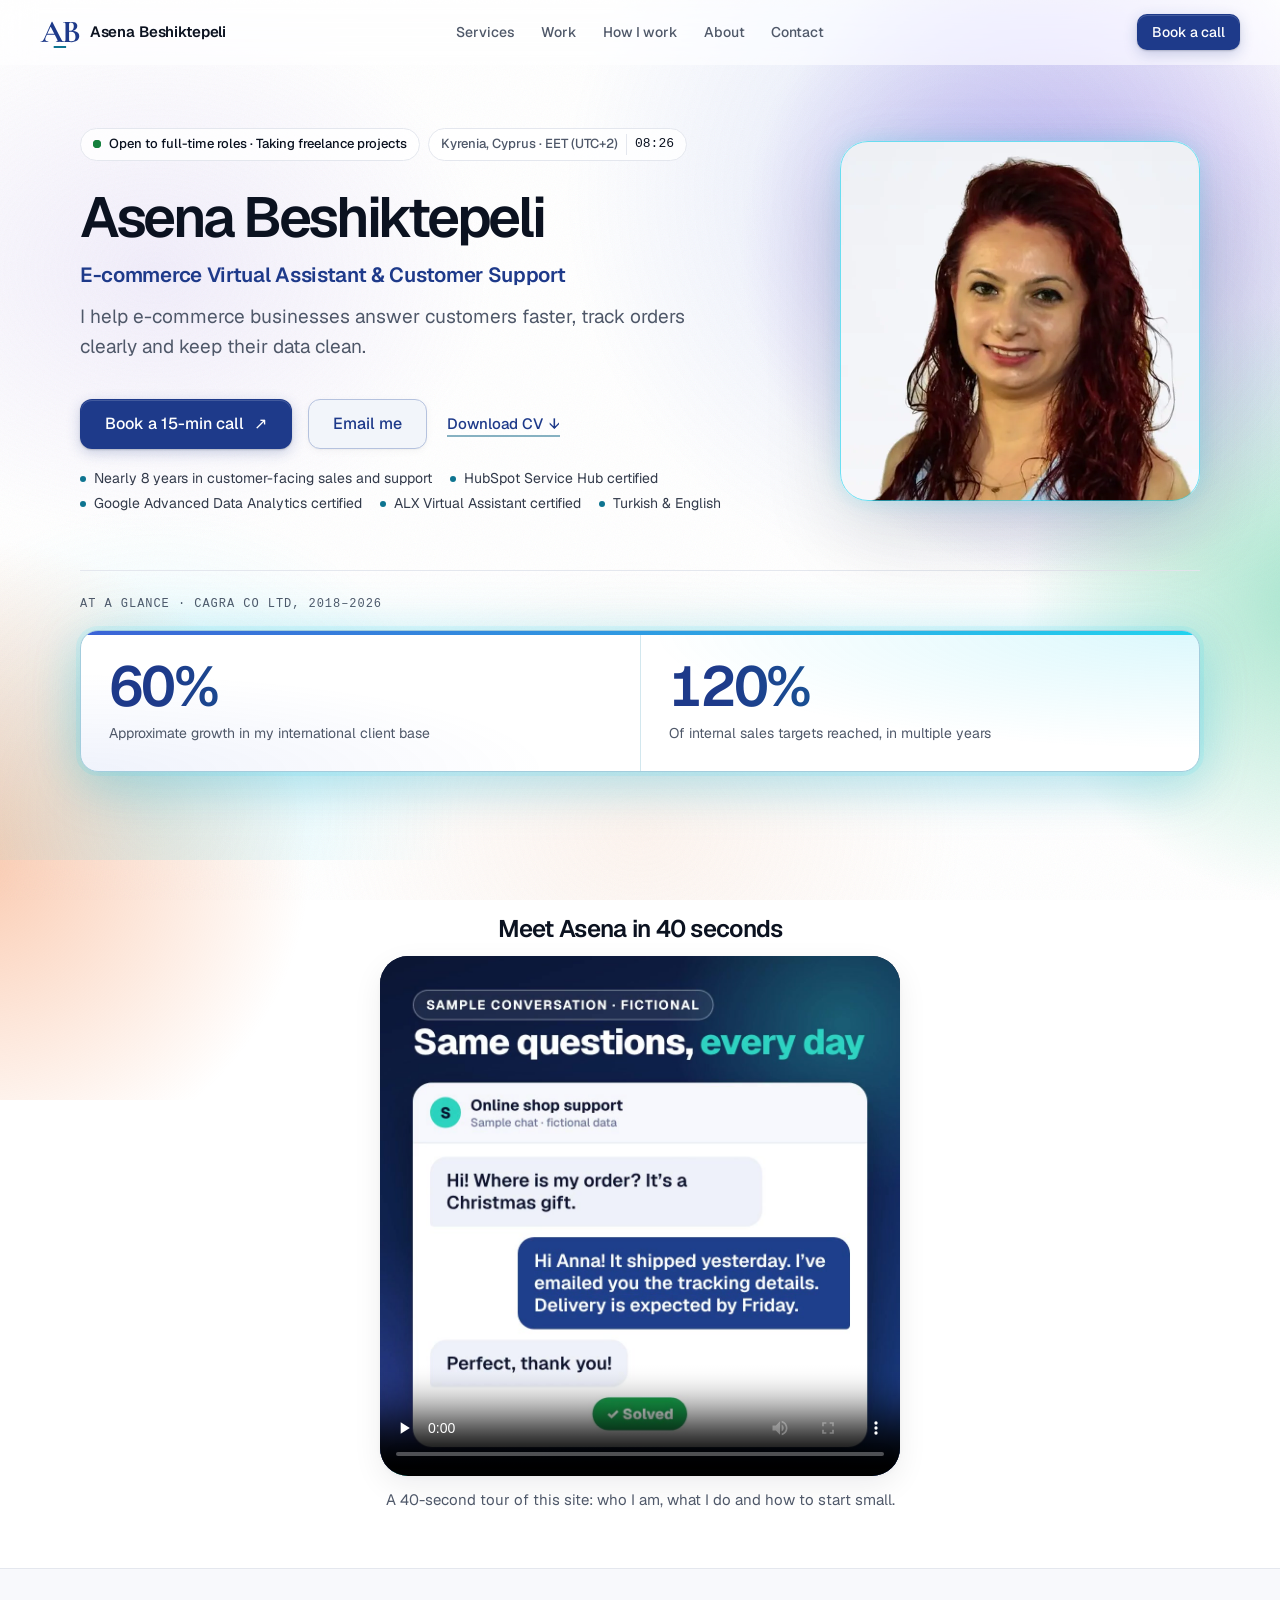
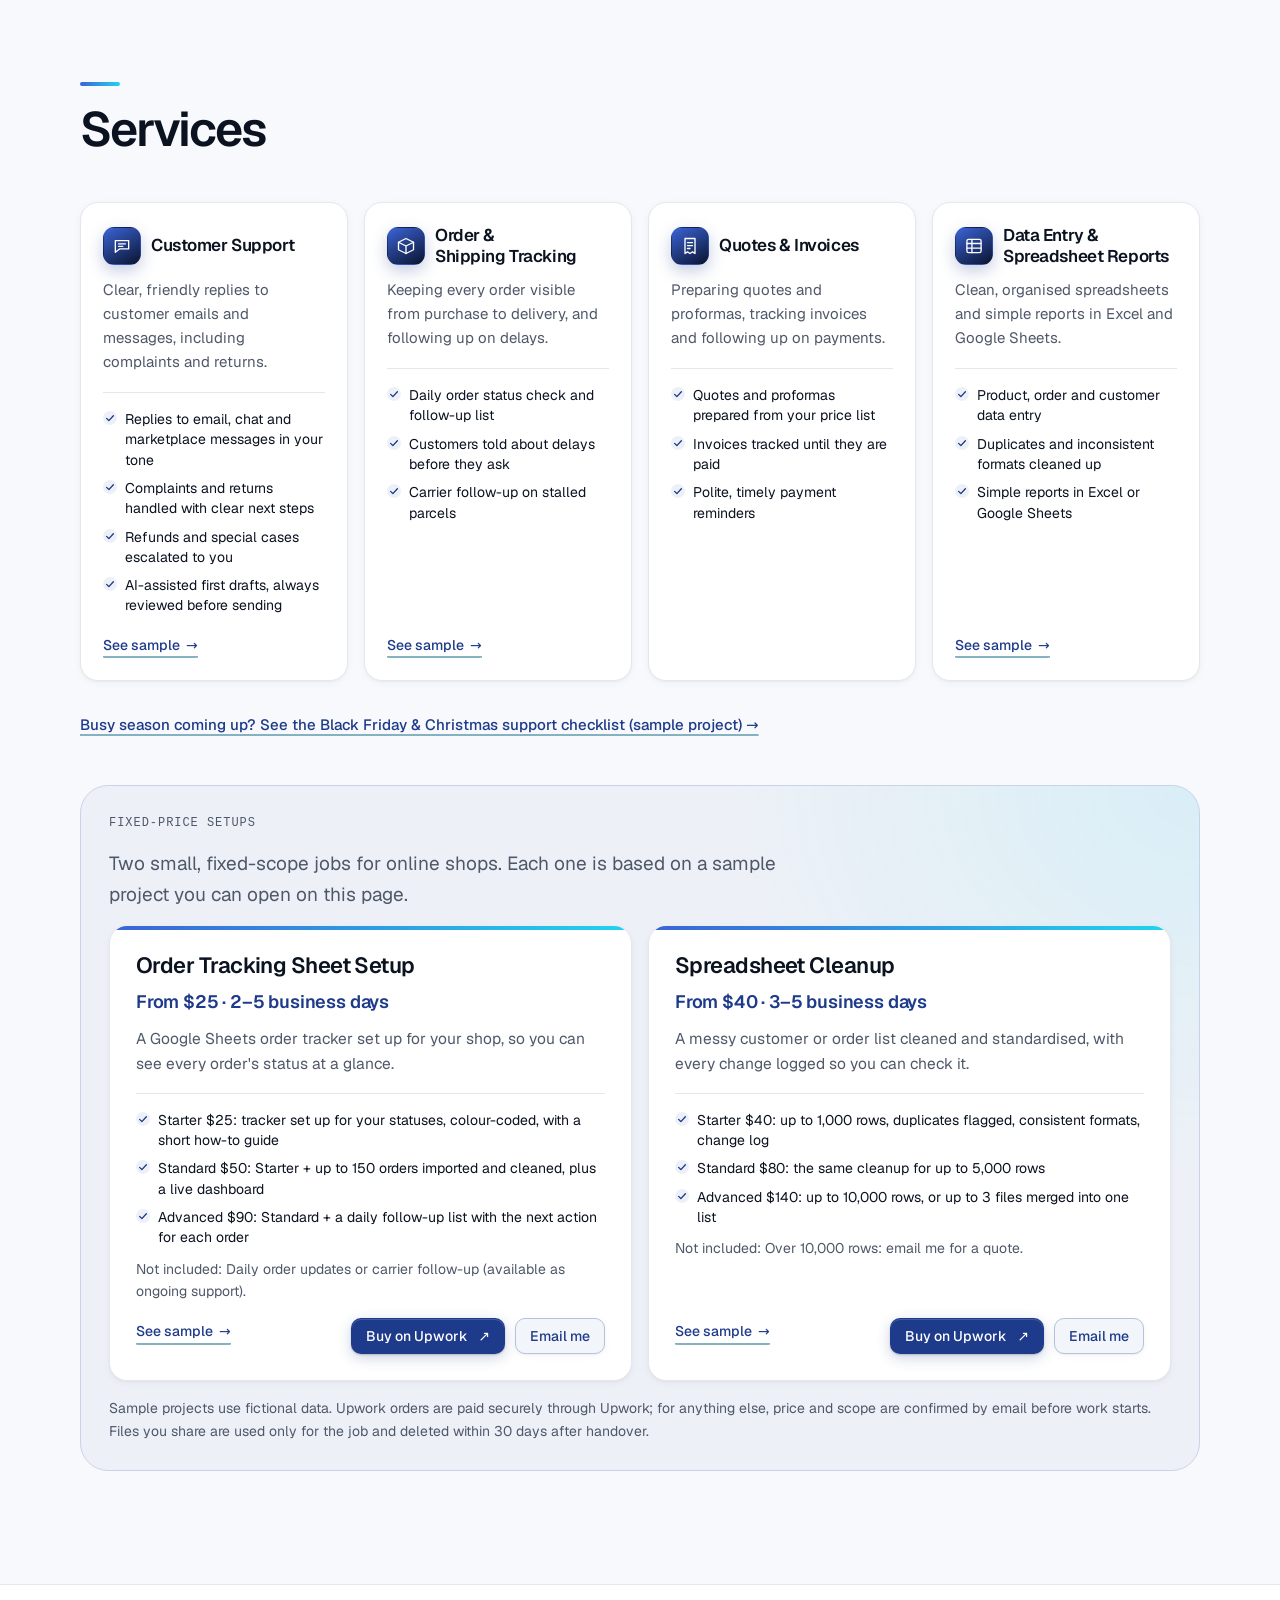
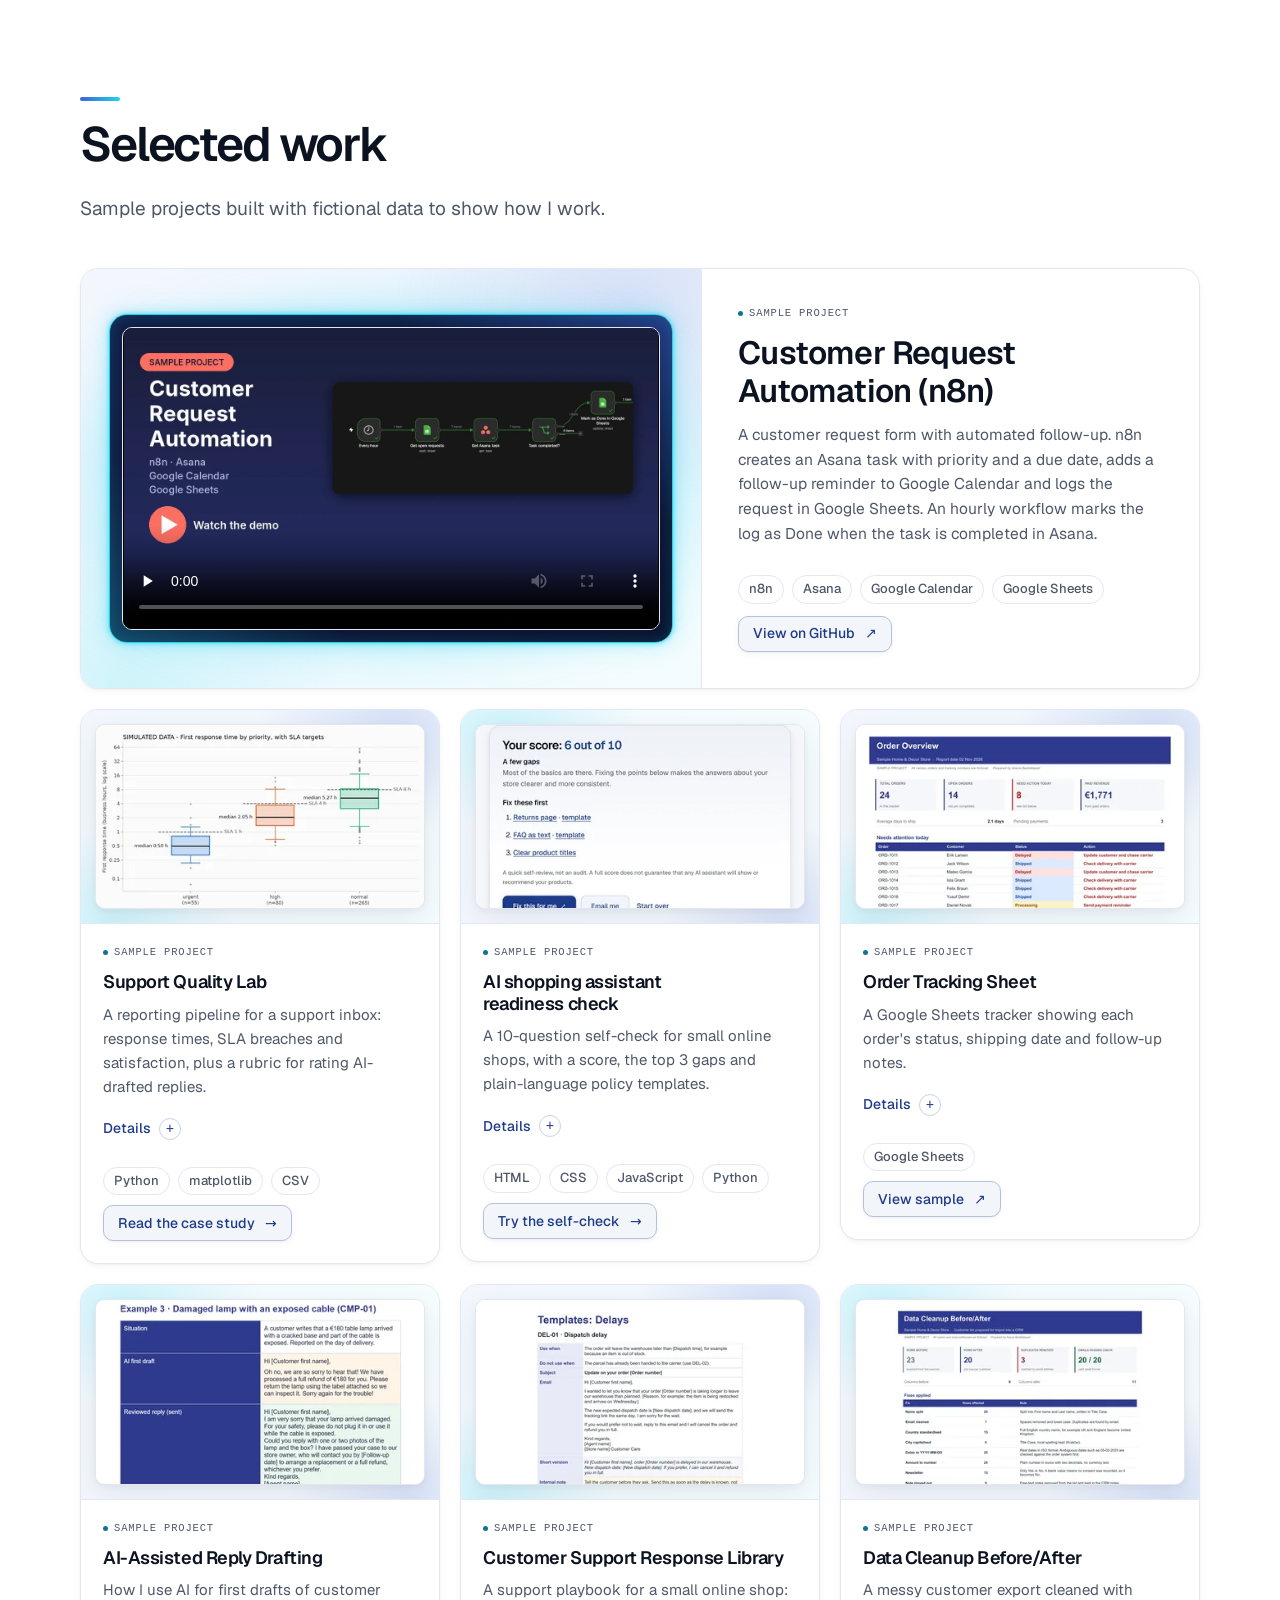
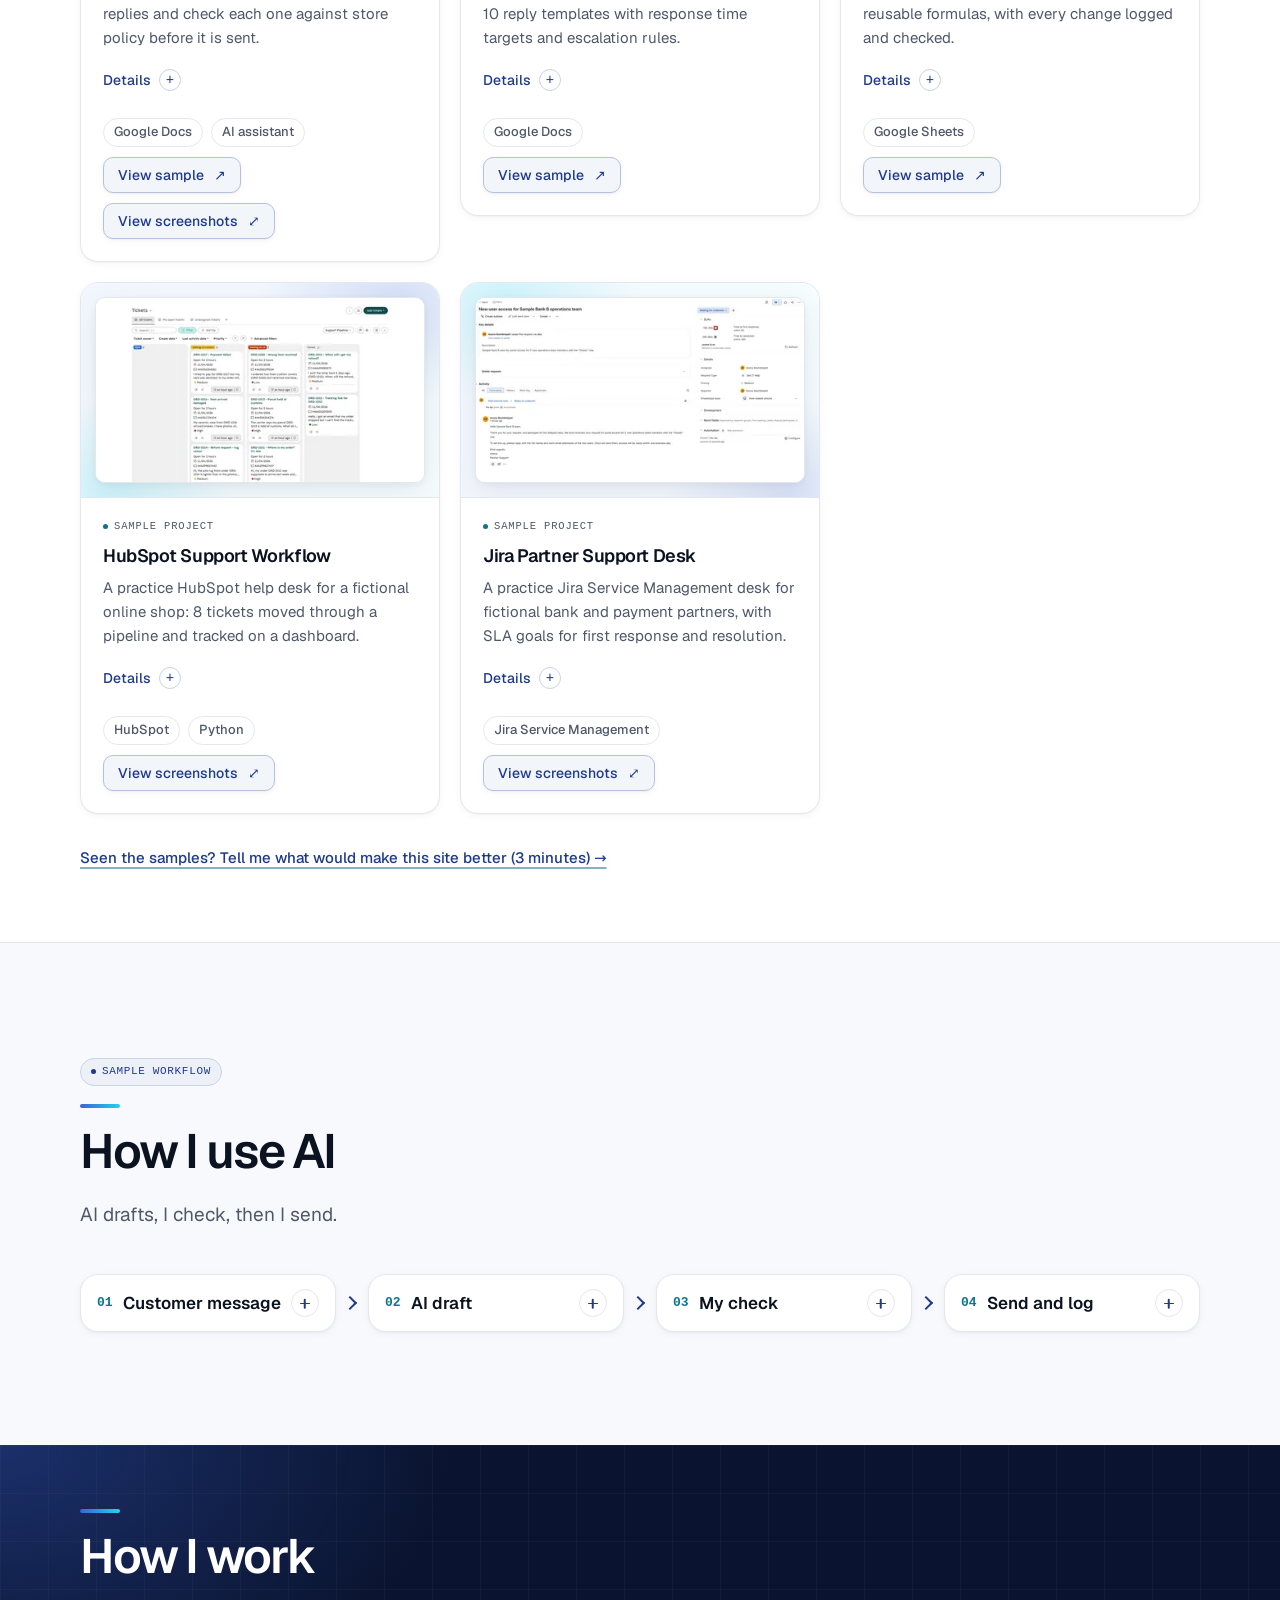
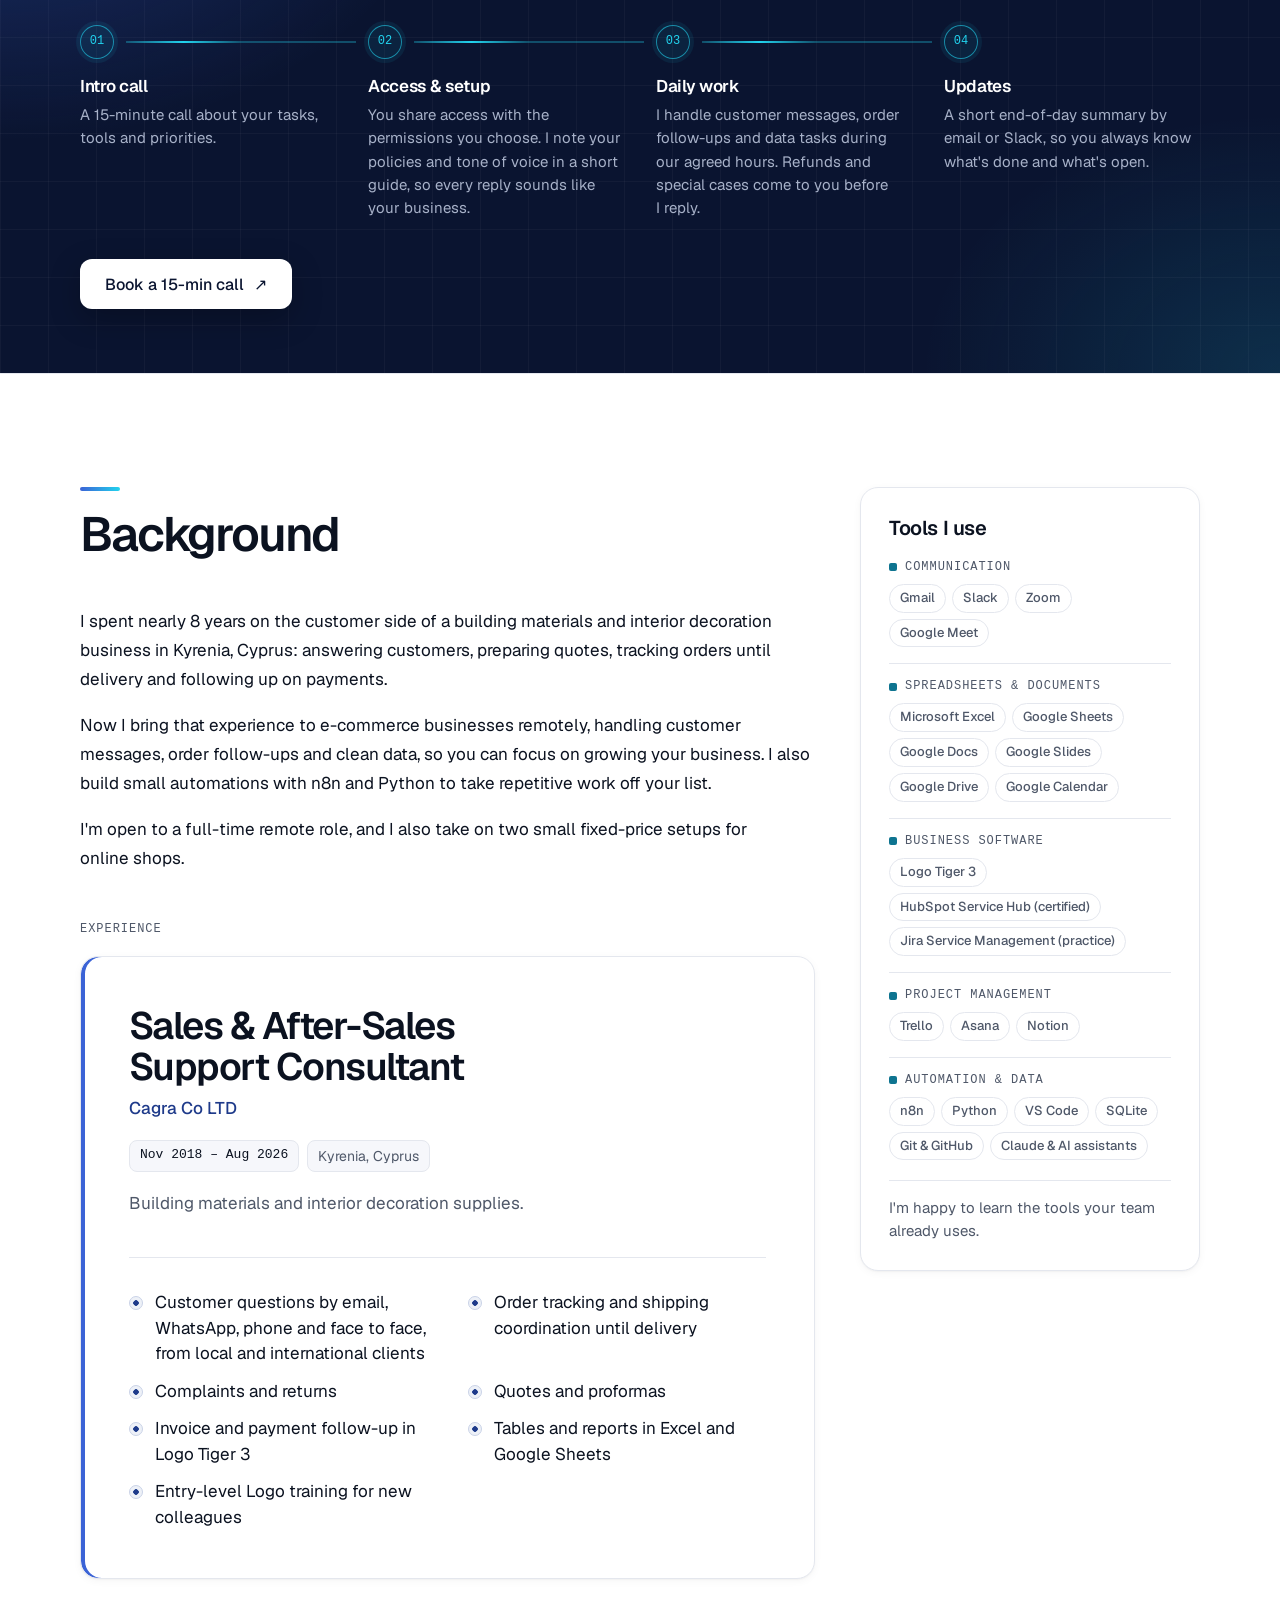
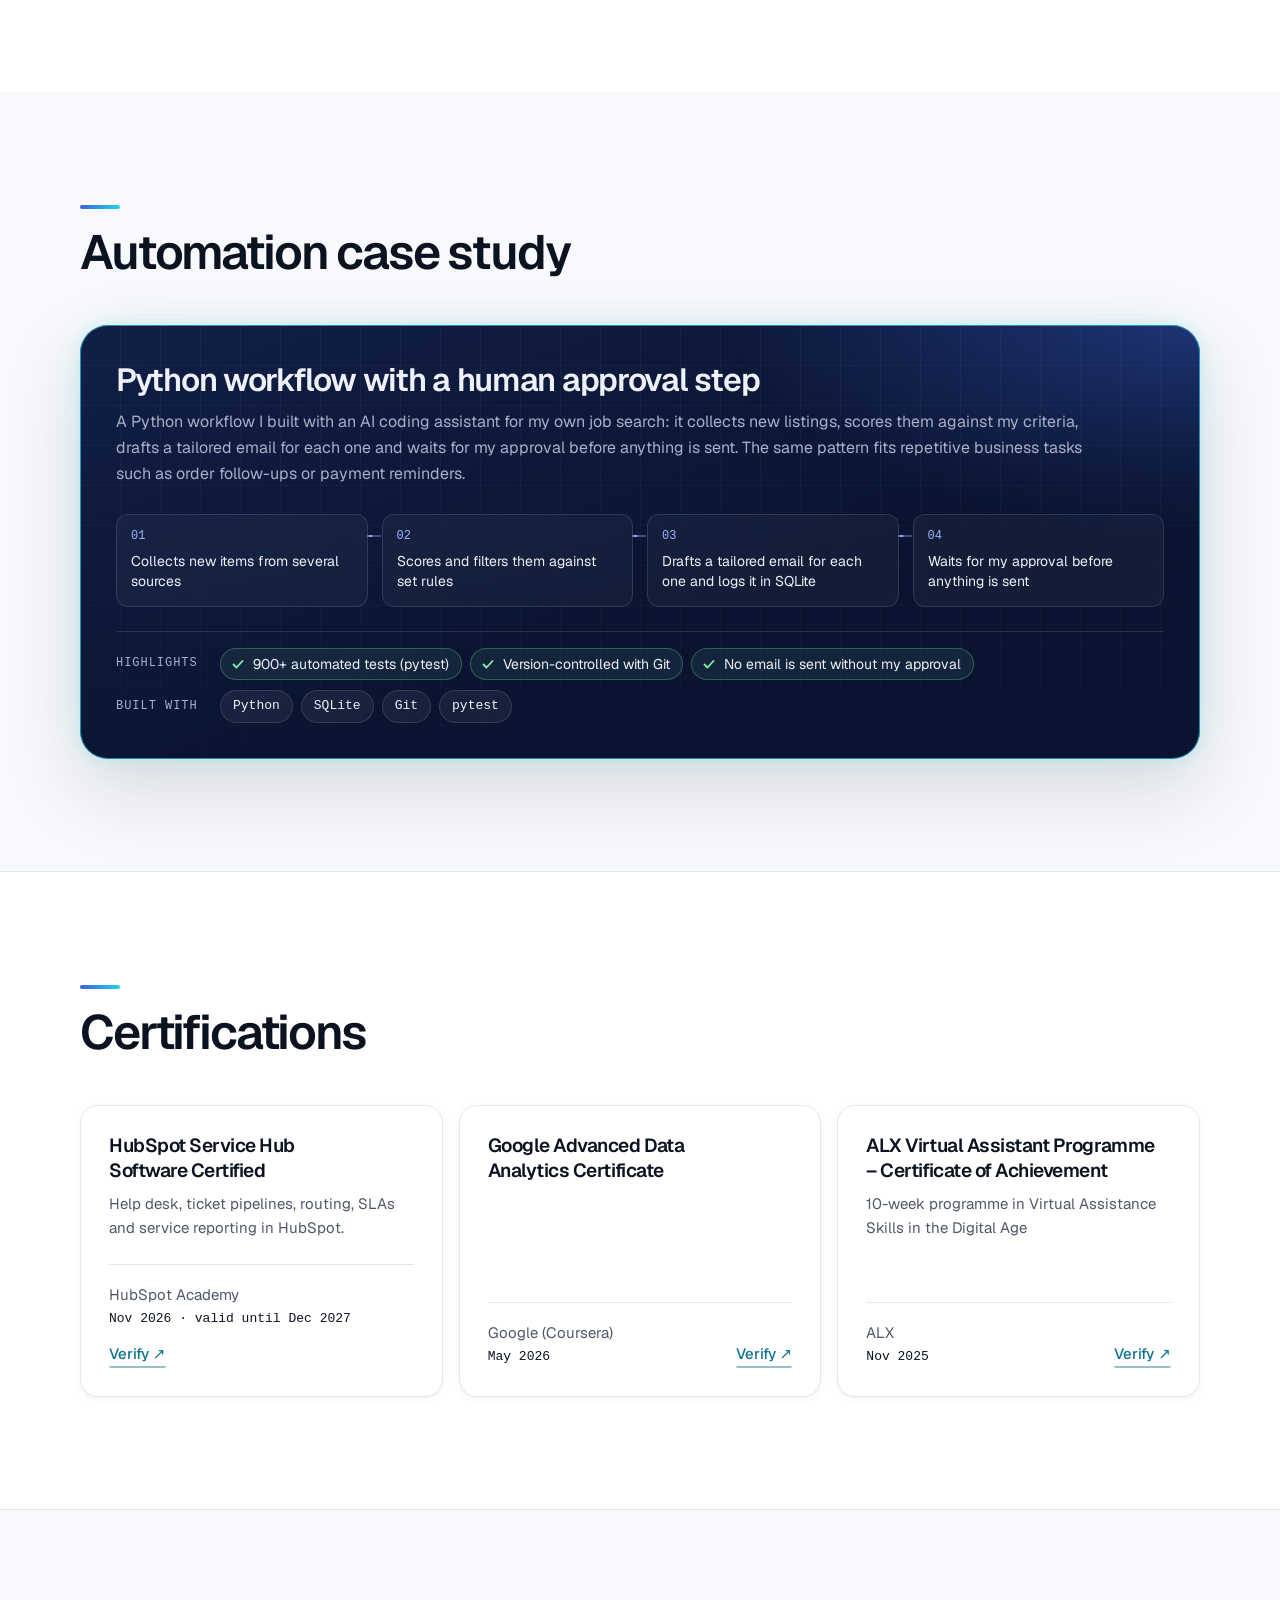
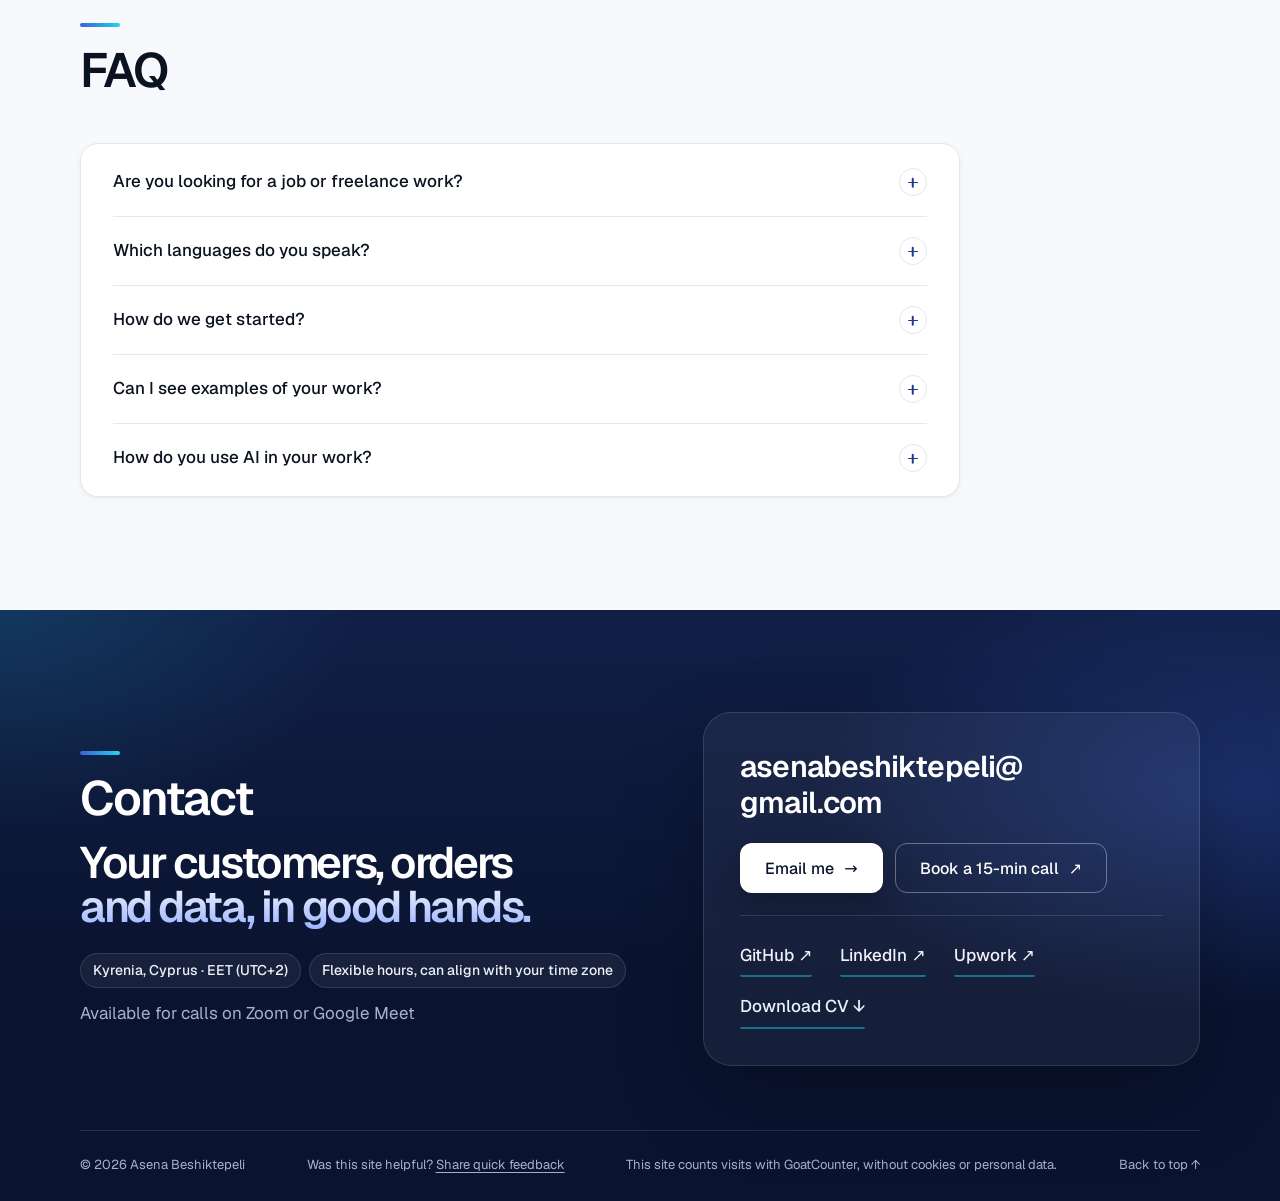
==== commit a8a35fa9: "Add Support Quality Lab card to the Work section (sample project) Co-Authored-By: Claude Sonnet 5.5 " ====
--- a/docs/index.html
+++ b/docs/index.html
@@ -33,21 +33,12 @@
   "@type": "Person",
   "name": "Asena Beshiktepeli",
   "jobTitle": "E-commerce Virtual Assistant & Customer Support",
+  "description": "I help e-commerce businesses answer customers faster, track orders clearly and keep their data clean.",
   "url": "https://asenabeshiktepeli.github.io/",
-  "email": "mailto:asenabeshiktepeli@gmail.com",
-  "address": {
-    "@type": "PostalAddress",
-    "addressLocality": "Kyrenia",
-    "addressCountry": "Cyprus"
-  },
   "sameAs": [
     "https://github.com/asenabeshiktepeli",
     "https://www.linkedin.com/in/asena-beshiktepeli",
     "https://www.upwork.com/freelancers/~0117c47ba95ca02fa2"
-  ],
-  "knowsLanguage": [
-    "Turkish",
-    "English"
   ]
 }</script>
   <script type="application/ld+json">{
@@ -404,7 +395,28 @@
             </div>
           </div>
         </article>
-        <article class="card project project-tile spotlight reveal" id="work-ai-ready" style="--d: 0">
+        <article class="card project project-tile spotlight reveal" id="support-quality-lab" style="--d: 0">
+          <div class="project-media" aria-hidden="false">
+<a class="project-media-link" href="support-quality-lab/" tabindex="-1" aria-hidden="true" data-goatcounter-click="sample-support-quality-lab-image" data-goatcounter-title="View sample (Support Quality Lab) (image)">            <img src="static/img/portfolio/support-quality-lab.webp"                 srcset="static/img/portfolio/support-quality-lab-400.webp 400w, static/img/portfolio/support-quality-lab-800.webp 800w, static/img/portfolio/support-quality-lab.webp 1600w"
+                 sizes="(max-width: 639px) calc(100vw - 64px), (max-width: 1099px) 45vw, 340px"                 alt="Chart of simulated data: first response time by priority for a support inbox, with SLA targets (sample project)" width="1600" height="1000" loading="lazy" decoding="async">
+</a>          </div>
+          <div class="project-body">
+<span class="badge">Sample project</span>            <h3 class="card-title">Support Quality Lab</h3>
+            <p class="card-text">A reporting pipeline for a support inbox: response times, SLA breaches and satisfaction, plus a rubric for rating AI-drafted replies.</p>
+            <details class="project-details">
+              <summary class="project-details-summary">Details<span class="visually-hidden">: Support Quality Lab</span></summary>
+              <p class="card-text">Built on simulated data: 400 tickets, business-hour measurement, 95% confidence intervals, and a plain note on what the numbers can and cannot show.</p>
+            </details>
+            <div class="project-foot">
+              <ul class="chips">
+<li class="chip chip-sm">Python</li><li class="chip chip-sm">matplotlib</li><li class="chip chip-sm">CSV</li>              </ul>
+              <a class="btn btn-ghost btn-sm" href="support-quality-lab/" aria-label="Read the case study: Support Quality Lab" data-goatcounter-click="sample-support-quality-lab" data-goatcounter-title="View sample (Support Quality Lab)">
+                Read the case study <span class="btn-arrow" aria-hidden="true">→</span>
+              </a>
+            </div>
+          </div>
+        </article>
+        <article class="card project project-tile spotlight reveal" id="work-ai-ready" style="--d: 1">
           <div class="project-media" aria-hidden="false">
 <a class="project-media-link" href="ai-ready/" tabindex="-1" aria-hidden="true" data-goatcounter-click="card-ai-ready" data-goatcounter-title="AI shopping assistant readiness check – card">            <img src="static/img/portfolio/ai-ready.webp"                 srcset="static/img/portfolio/ai-ready-400.webp 400w, static/img/portfolio/ai-ready-800.webp 800w, static/img/portfolio/ai-ready.webp 1600w"
                  sizes="(max-width: 639px) calc(100vw - 64px), (max-width: 1099px) 45vw, 340px"                 alt="Screenshot of AI shopping assistant readiness check (sample project)" width="1600" height="1000" loading="lazy" decoding="async">
@@ -425,7 +437,7 @@
             </div>
           </div>
         </article>
-        <article class="card project project-tile spotlight reveal" id="work-order-tracking" style="--d: 1">
+        <article class="card project project-tile spotlight reveal" id="work-order-tracking" style="--d: 2">
           <div class="project-media" aria-hidden="false">
 <a class="project-media-link" href="https://docs.google.com/spreadsheets/d/1qmdii_crHkBCz38AoZM4wB0z7KvREubd9FTeGDE5Ieg/preview" target="_blank" rel="noopener" tabindex="-1" aria-hidden="true" data-goatcounter-click="sample-order-tracking-image" data-goatcounter-title="View sample (Order Tracking Sheet) (image)">            <img src="static/img/portfolio/order-tracking.webp"                 srcset="static/img/portfolio/order-tracking-400.webp 400w, static/img/portfolio/order-tracking-800.webp 800w, static/img/portfolio/order-tracking.webp 1600w"
                  sizes="(max-width: 639px) calc(100vw - 64px), (max-width: 1099px) 45vw, 340px"                 alt="Screenshot of Order Tracking Sheet (sample project)" width="1600" height="1000" loading="lazy" decoding="async">
@@ -446,7 +458,7 @@
             </div>
           </div>
         </article>
-        <article class="card project project-tile spotlight reveal" id="work-ai-drafting" style="--d: 2">
+        <article class="card project project-tile spotlight reveal" id="work-ai-drafting" style="--d: 0">
           <div class="project-media" aria-hidden="false">
             <a class="project-media-link project-media-zoom" href="static/img/portfolio/ai-drafting-example-full.webp" target="_blank" rel="noopener" tabindex="-1" data-lightbox-open="lightbox-work-ai-drafting" aria-label="View screenshots: AI-Assisted Reply Drafting">
             <img src="static/img/portfolio/ai-drafting.webp"                 srcset="static/img/portfolio/ai-drafting-400.webp 400w, static/img/portfolio/ai-drafting-800.webp 800w, static/img/portfolio/ai-drafting.webp 1600w"
@@ -483,7 +495,7 @@
             <button class="lightbox-nav lightbox-next" type="button" aria-label="Next screenshot"><span aria-hidden="true">›</span></button>
           </dialog>
         </article>
-        <article class="card project project-tile spotlight reveal" id="work-response-library" style="--d: 0">
+        <article class="card project project-tile spotlight reveal" id="work-response-library" style="--d: 1">
           <div class="project-media" aria-hidden="false">
 <a class="project-media-link" href="https://docs.google.com/document/d/1xYm1fliueMGKPDli2UzKeNNLda1rVmu8jLQrLuVwvgo/preview" target="_blank" rel="noopener" tabindex="-1" aria-hidden="true" data-goatcounter-click="sample-response-library-image" data-goatcounter-title="View sample (Customer Support Response Library) (image)">            <img src="static/img/portfolio/response-library.webp"                 srcset="static/img/portfolio/response-library-400.webp 400w, static/img/portfolio/response-library-800.webp 800w, static/img/portfolio/response-library.webp 1600w"
                  sizes="(max-width: 639px) calc(100vw - 64px), (max-width: 1099px) 45vw, 340px"                 alt="Screenshot of Customer Support Response Library (sample project)" width="1600" height="1000" loading="lazy" decoding="async">
@@ -504,7 +516,7 @@
             </div>
           </div>
         </article>
-        <article class="card project project-tile spotlight reveal" id="work-data-cleanup" style="--d: 1">
+        <article class="card project project-tile spotlight reveal" id="work-data-cleanup" style="--d: 2">
           <div class="project-media" aria-hidden="false">
 <a class="project-media-link" href="https://docs.google.com/spreadsheets/d/15lbhsX5VS6nrGrRYlrYHuI1Cgy2hru-fDLFgh4He9sY/preview" target="_blank" rel="noopener" tabindex="-1" aria-hidden="true" data-goatcounter-click="sample-data-cleanup-image" data-goatcounter-title="View sample (Data Cleanup Before/After) (image)">            <img src="static/img/portfolio/data-cleanup.webp"                 srcset="static/img/portfolio/data-cleanup-400.webp 400w, static/img/portfolio/data-cleanup-800.webp 800w, static/img/portfolio/data-cleanup.webp 1600w"
                  sizes="(max-width: 639px) calc(100vw - 64px), (max-width: 1099px) 45vw, 340px"                 alt="Screenshot of Data Cleanup Before/After (sample project)" width="1600" height="1000" loading="lazy" decoding="async">
@@ -525,7 +537,7 @@
             </div>
           </div>
         </article>
-        <article class="card project project-tile spotlight reveal" id="work-hubspot-support" style="--d: 2">
+        <article class="card project project-tile spotlight reveal" id="work-hubspot-support" style="--d: 0">
           <div class="project-media" aria-hidden="false">
             <a class="project-media-link project-media-zoom" href="static/img/portfolio/hubspot-support-full.webp" target="_blank" rel="noopener" tabindex="-1" data-lightbox-open="lightbox-work-hubspot-support" aria-label="View screenshots: HubSpot Support Workflow">
             <img src="static/img/portfolio/hubspot-support.webp"                 srcset="static/img/portfolio/hubspot-support-400.webp 400w, static/img/portfolio/hubspot-support-800.webp 800w, static/img/portfolio/hubspot-support.webp 1600w"
@@ -559,7 +571,7 @@
             <button class="lightbox-nav lightbox-next" type="button" aria-label="Next screenshot"><span aria-hidden="true">›</span></button>
           </dialog>
         </article>
-        <article class="card project project-tile spotlight reveal" id="work-jira-support" style="--d: 0">
+        <article class="card project project-tile spotlight reveal" id="work-jira-support" style="--d: 1">
           <div class="project-media" aria-hidden="false">
             <a class="project-media-link project-media-zoom" href="static/img/portfolio/jira-incident-full.webp" target="_blank" rel="noopener" tabindex="-1" data-lightbox-open="lightbox-work-jira-support" aria-label="View screenshots: Jira Partner Support Desk">
             <img src="static/img/portfolio/jira-support.webp"                 srcset="static/img/portfolio/jira-support-400.webp 400w, static/img/portfolio/jira-support-800.webp 800w, static/img/portfolio/jira-support.webp 1600w"
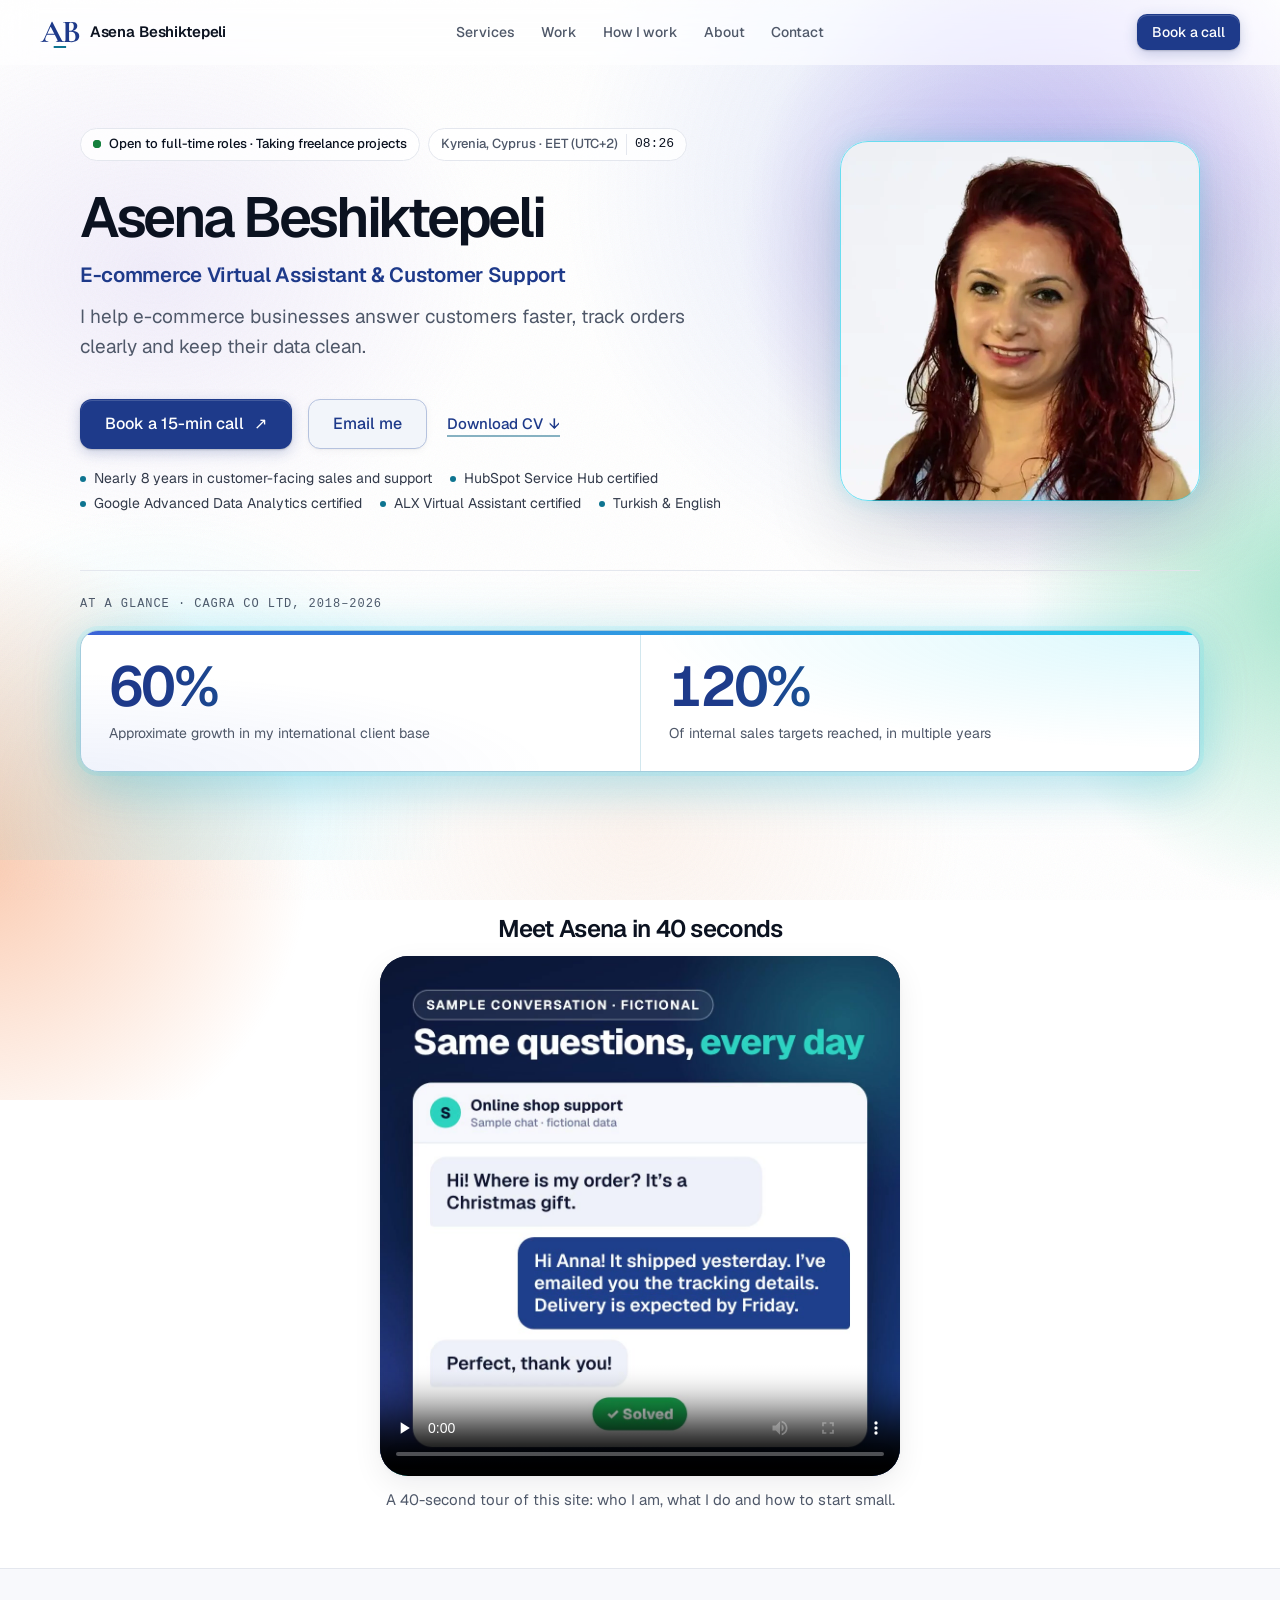
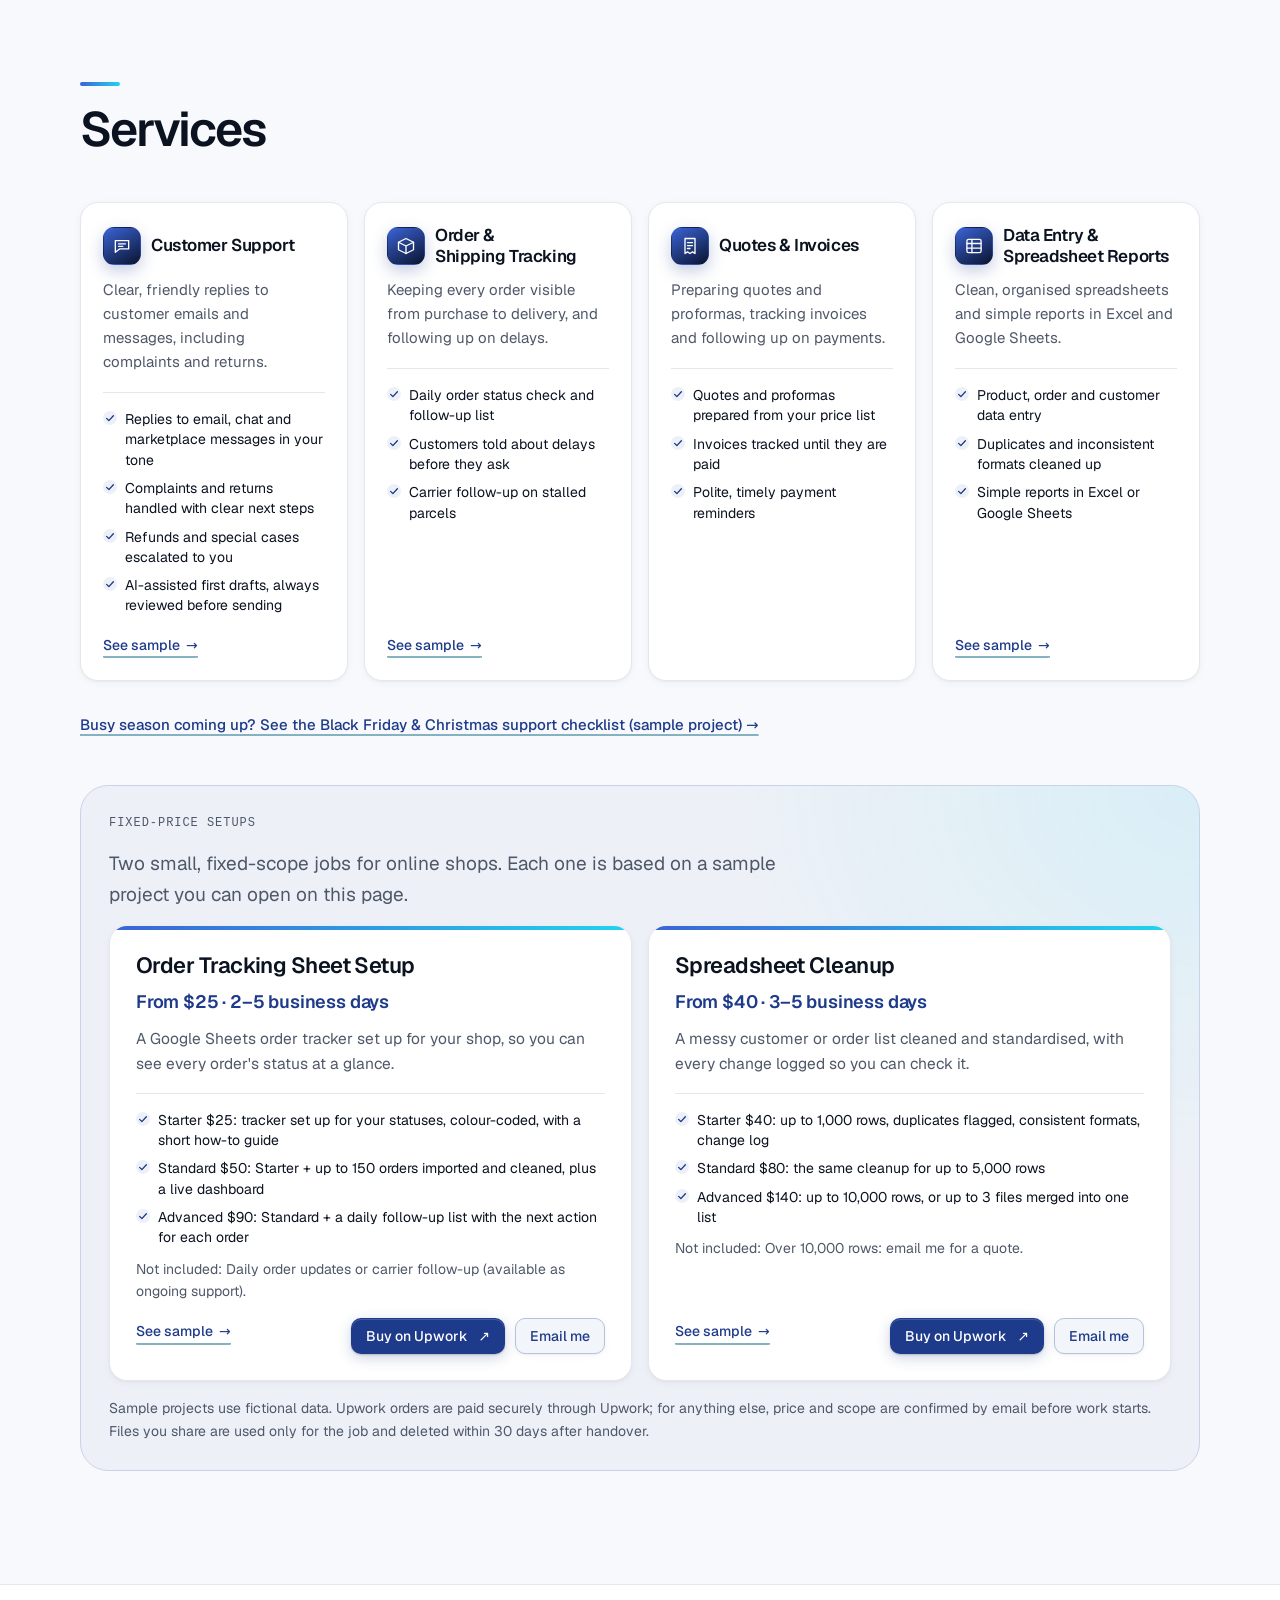
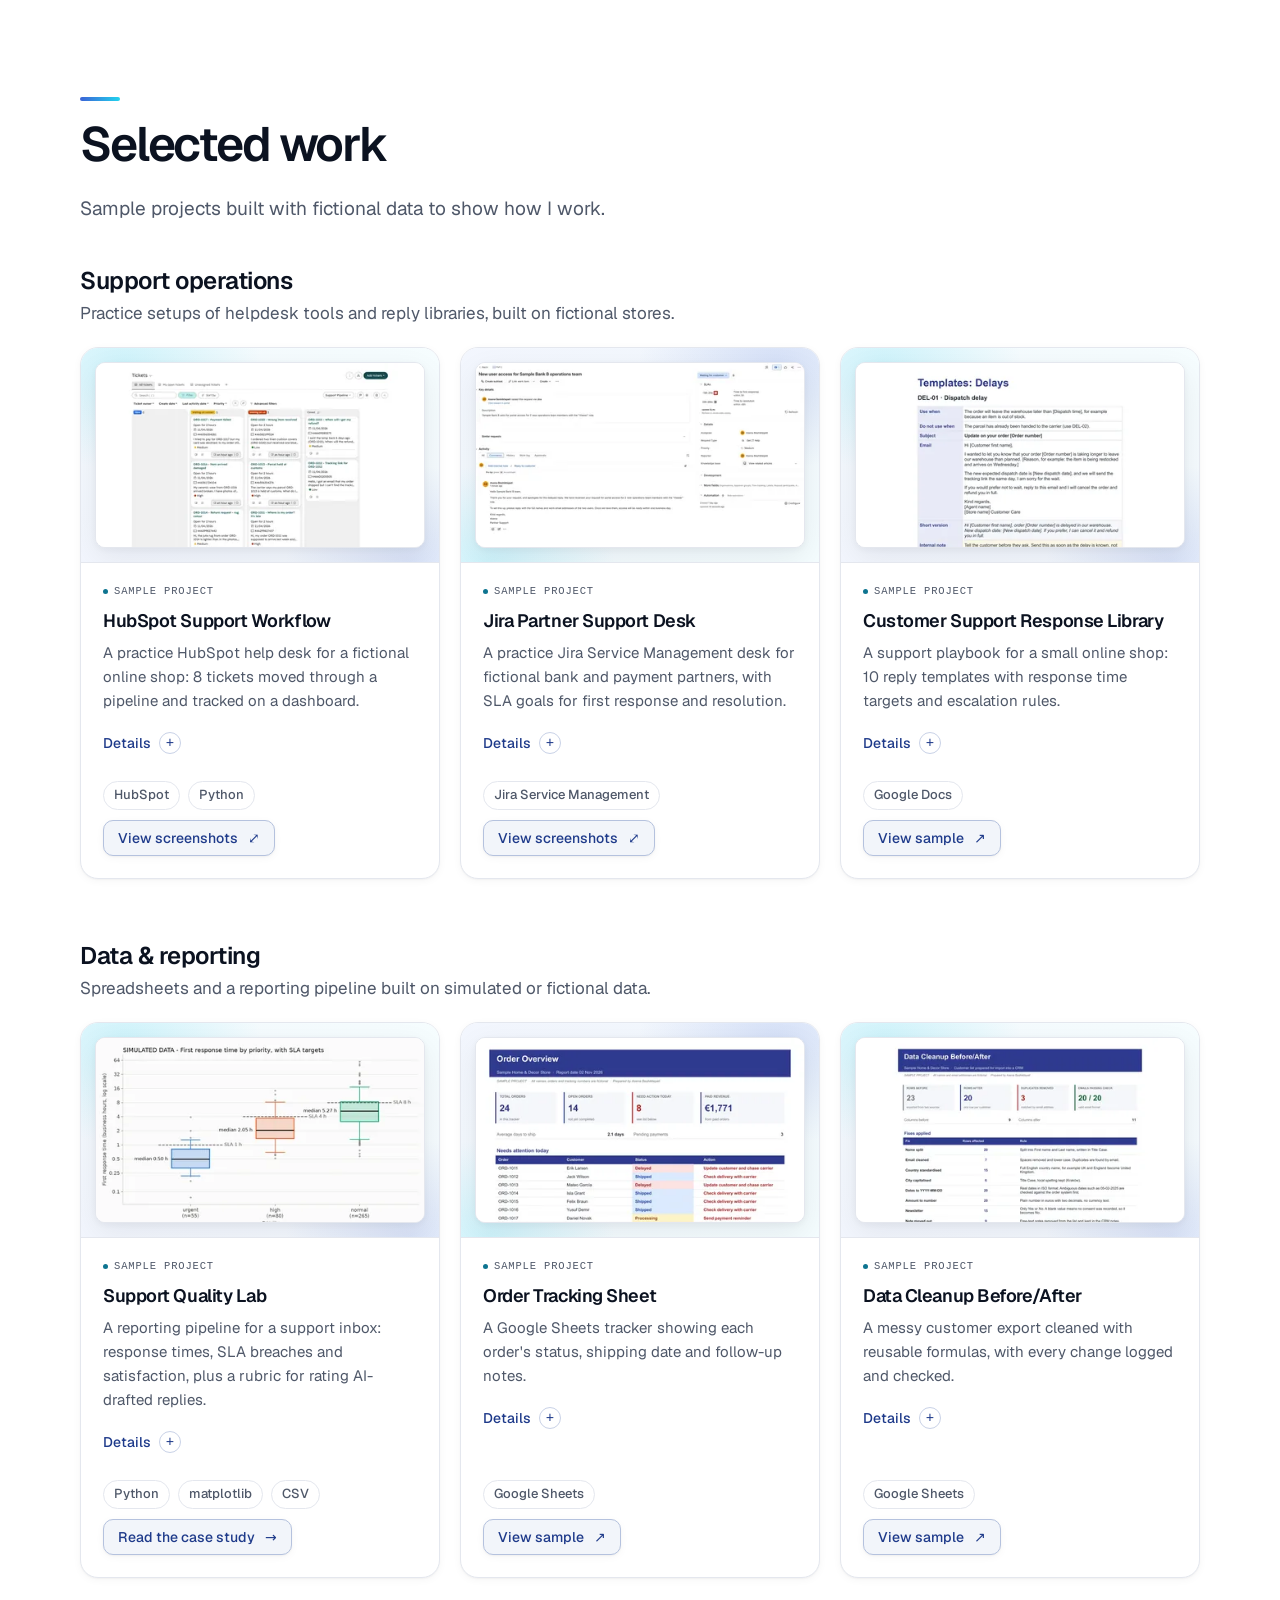
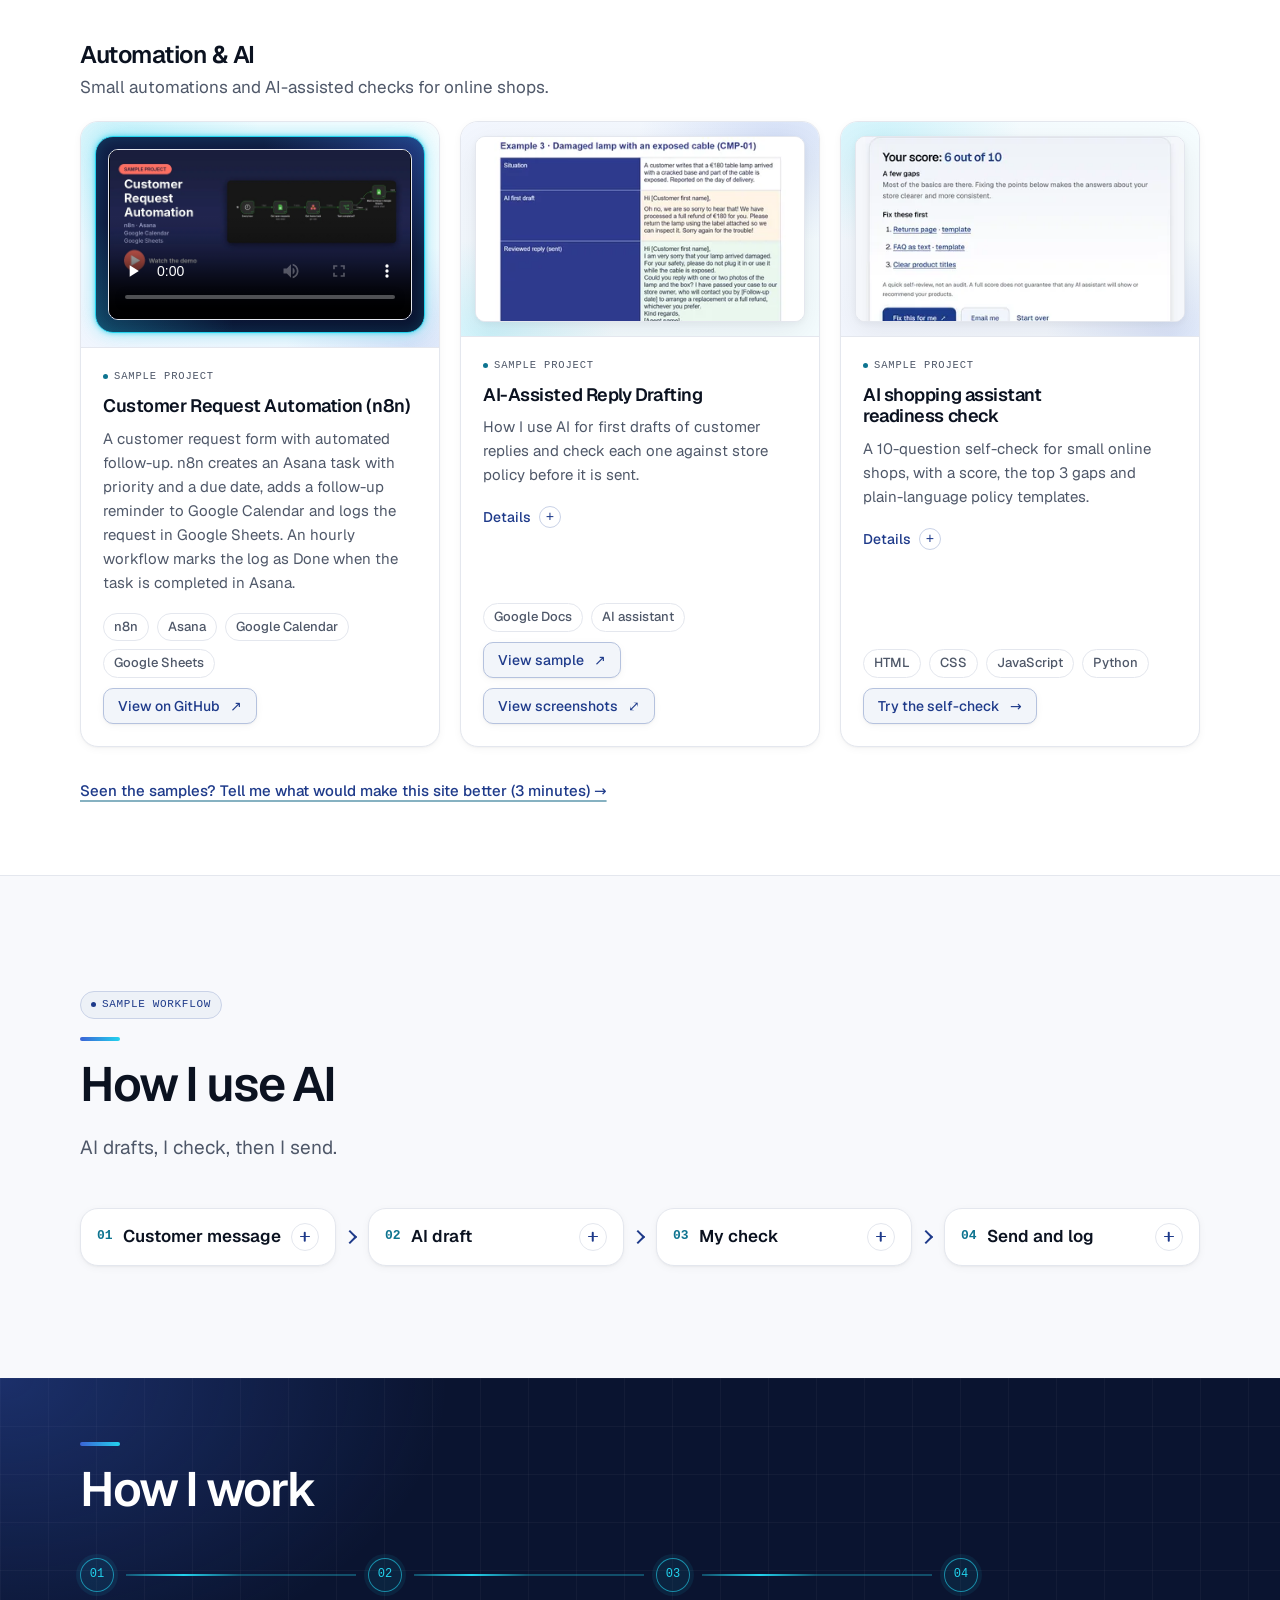
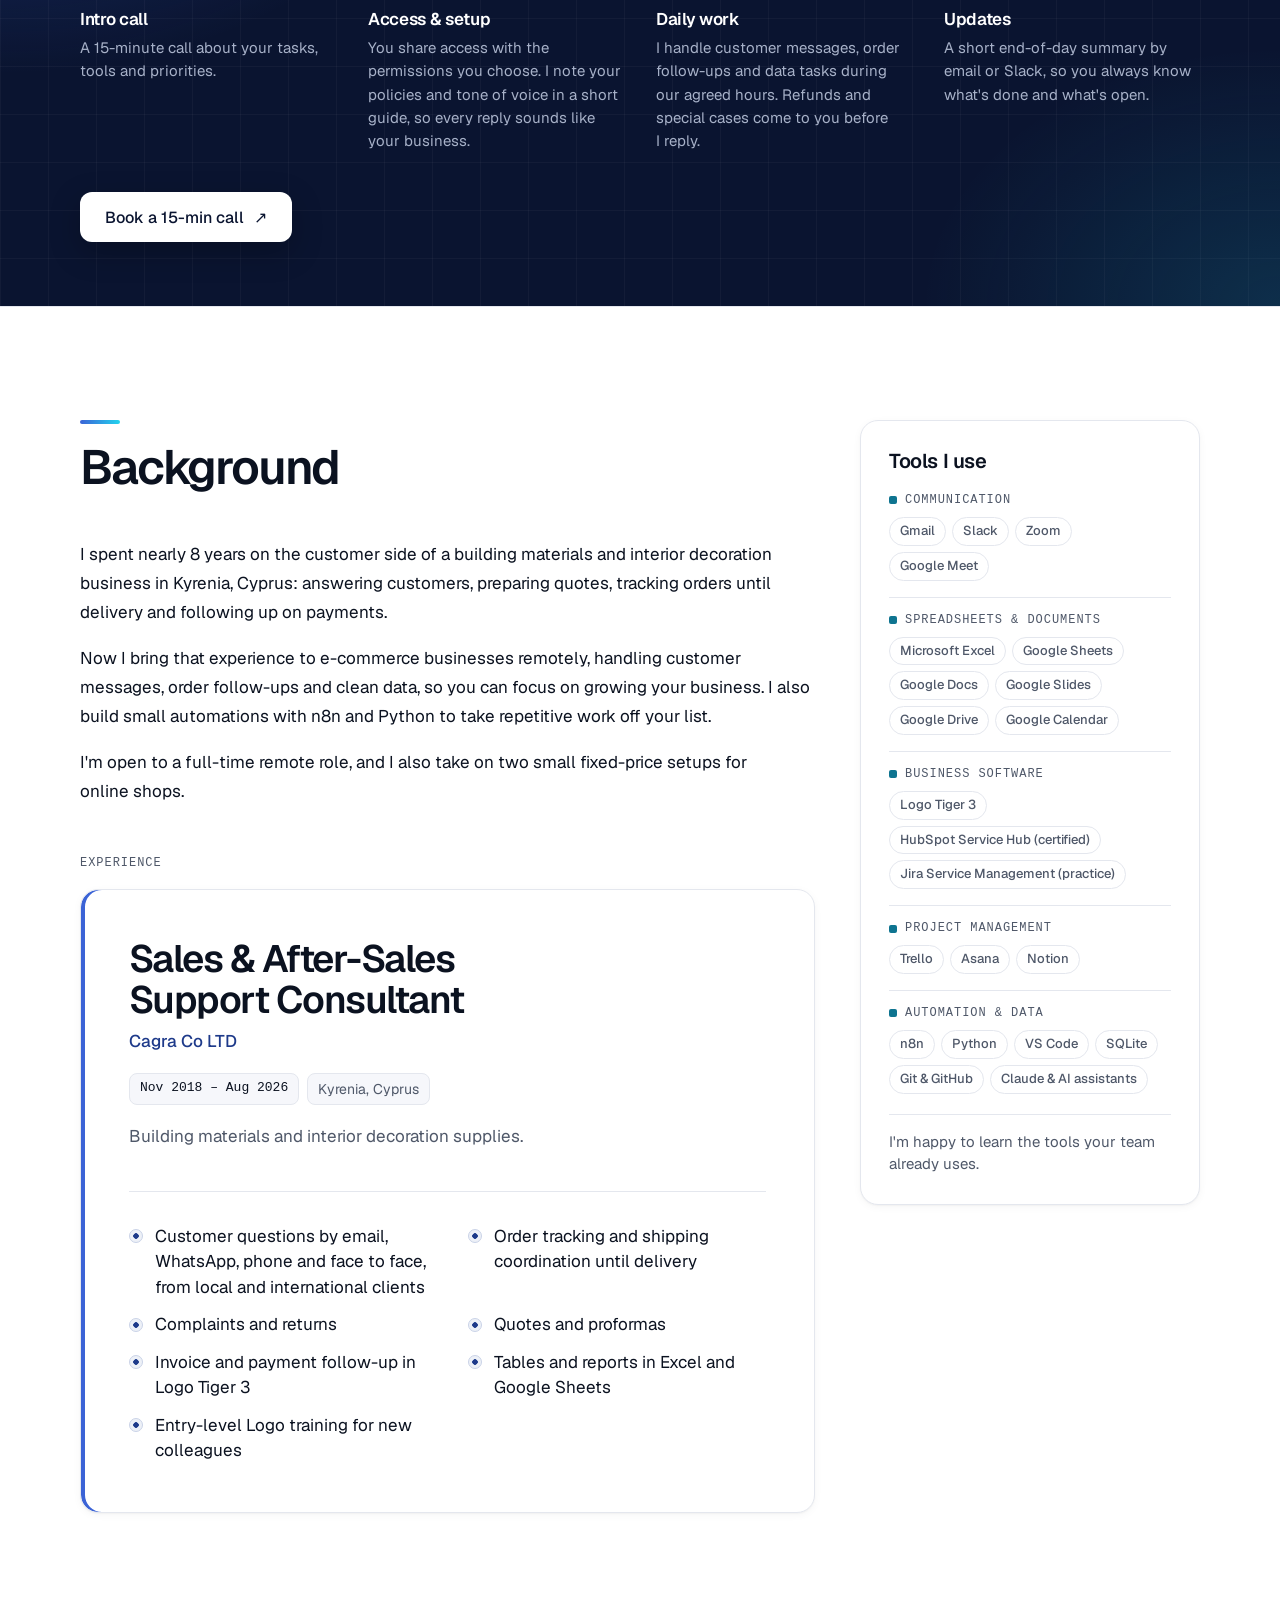
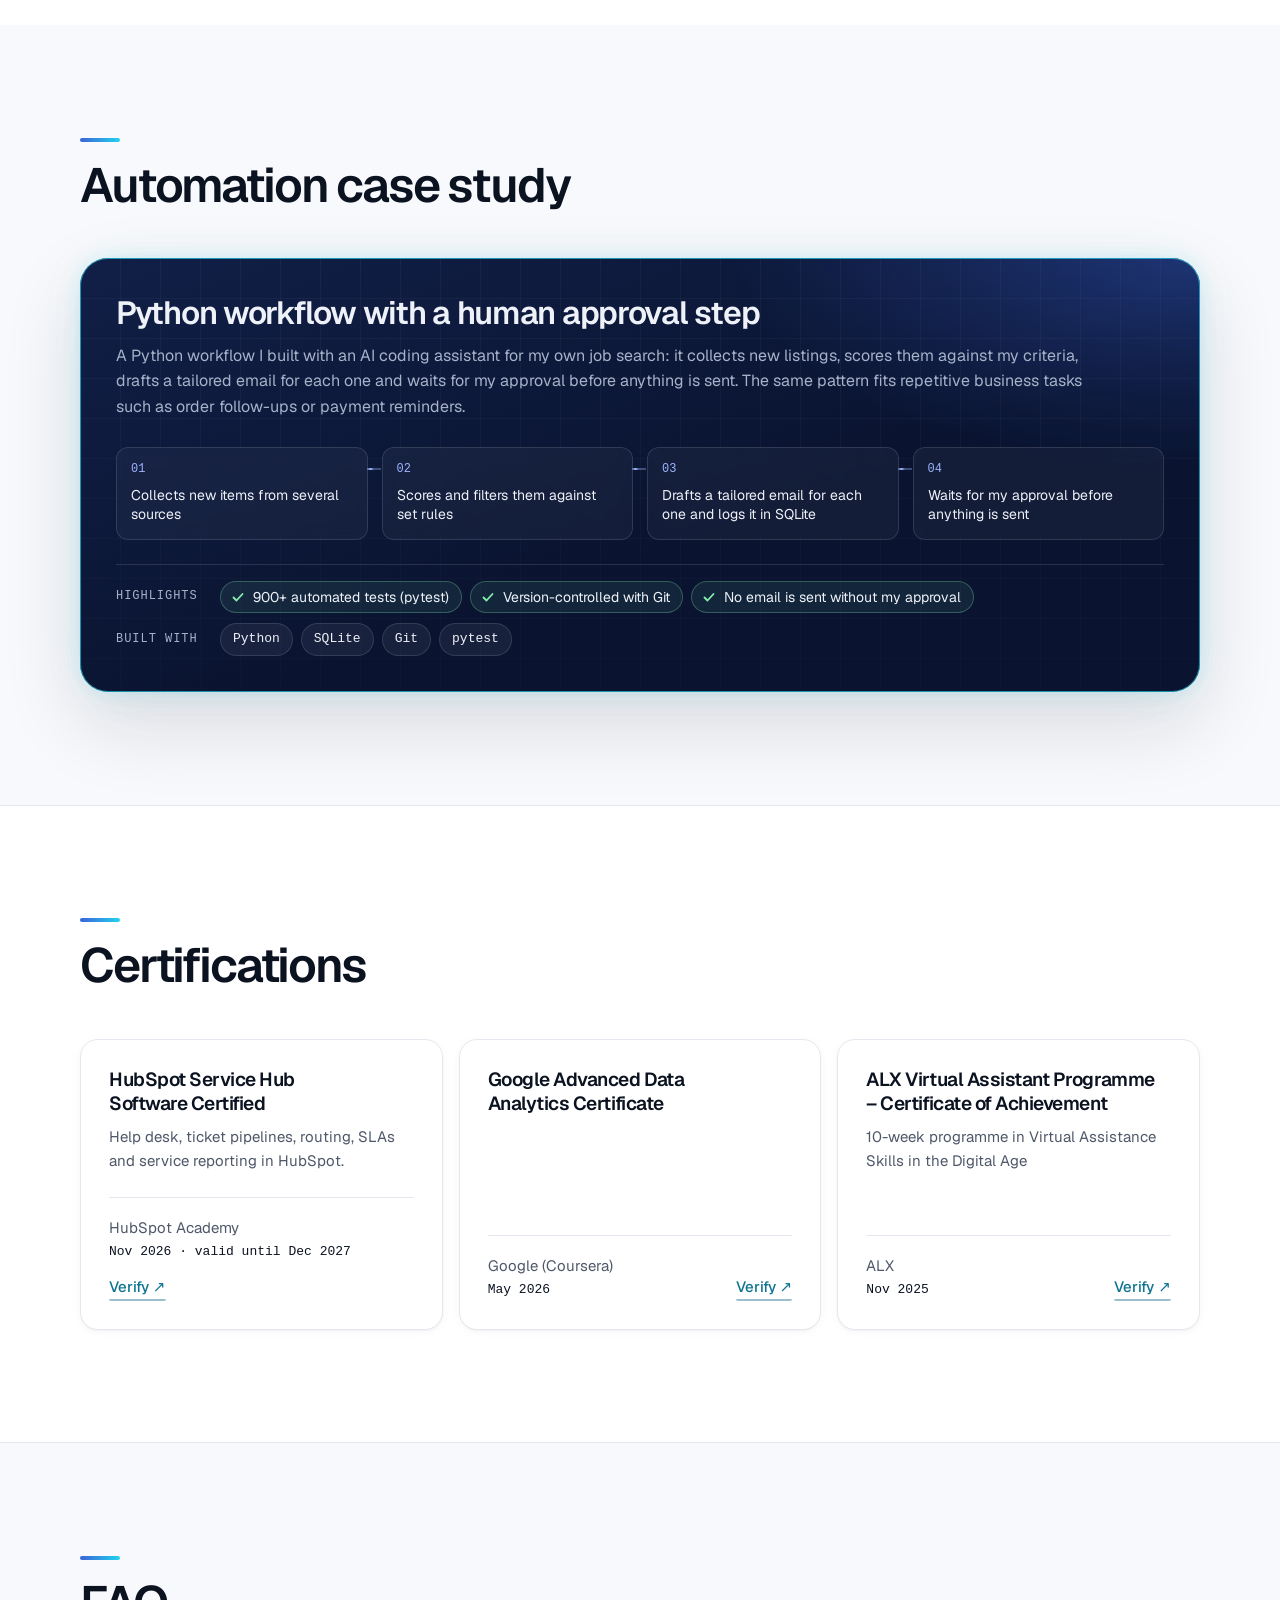
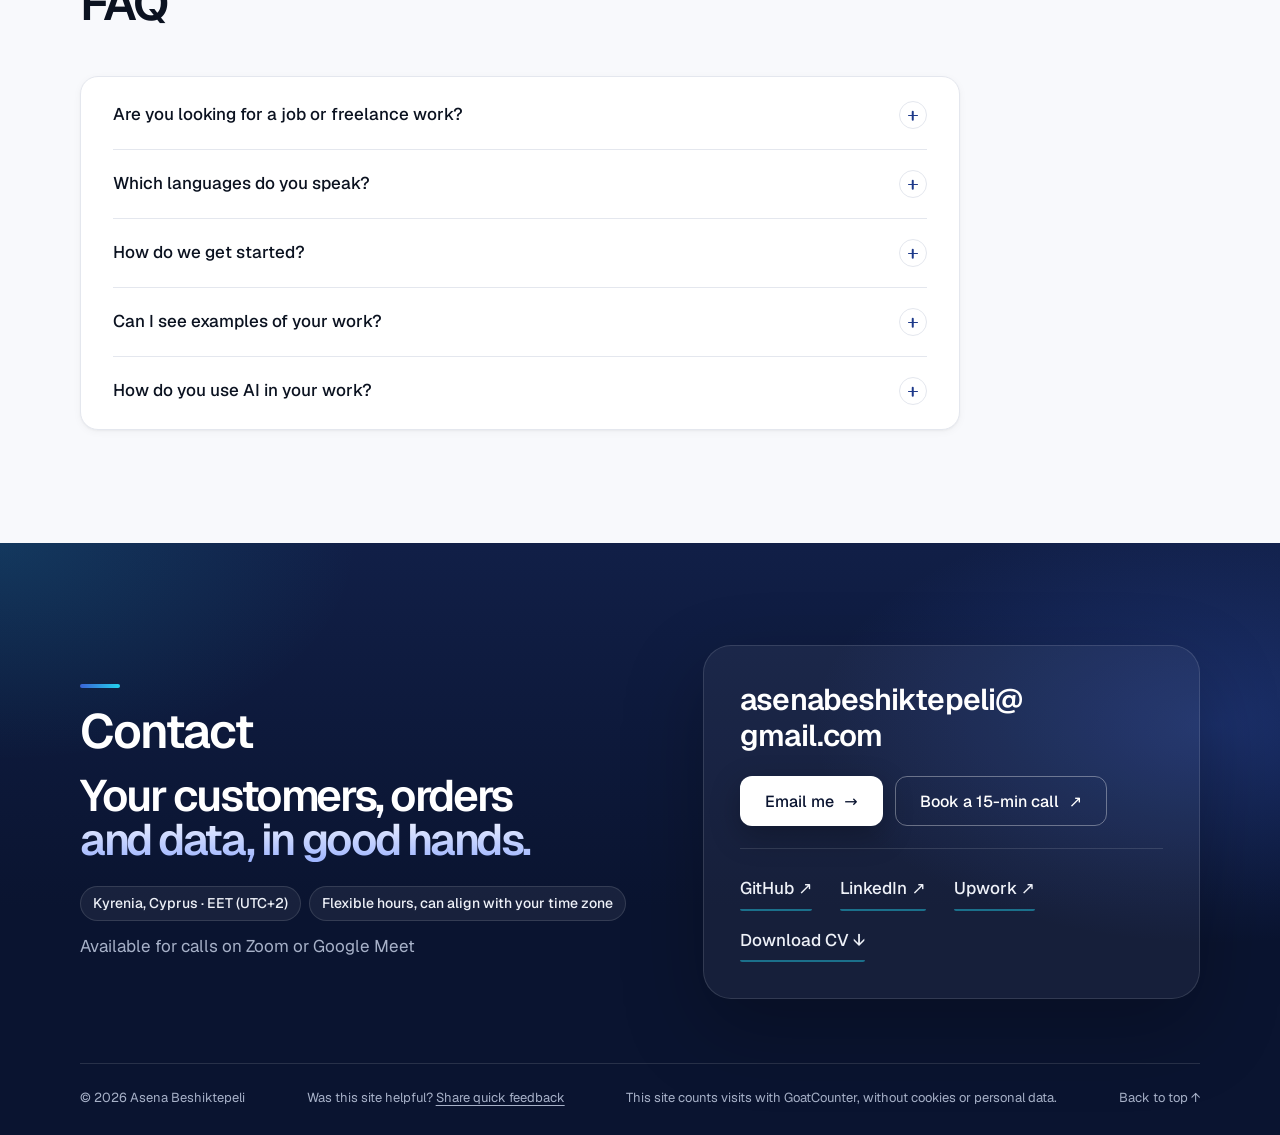
==== commit 84031b9f: "Group Work section into three categories with equal-height cards Co-Authored-By: Claude Sonnet 5.5 <" ====
--- a/docs/index.html
+++ b/docs/index.html
@@ -377,166 +377,10 @@
     <h2 class="section-title">Selected work</h2>
   </div>
 
-<p class="section-intro reveal">Sample projects built with fictional data to show how I work.</p>      <div class="projects">
-        <article class="card project project-featured spotlight reveal" id="work-request-automation" style="--d: 0">
-          <div class="project-media" aria-hidden="false">
-            <div class="video-frame">
-              <video class="project-video" src="static/video/customer-request-automation.mp4" controls preload="none" playsinline poster="static/img/portfolio/customer-request-automation-poster.webp" data-poster-fallback="static/img/portfolio/customer-request-automation-poster.jpg"                     width="1280" height="720" aria-label="Video: Customer Request Automation (n8n) (sample project)"></video>
-            </div>
-          </div>
-          <div class="project-body">
-<span class="badge">Sample project</span>            <h3 class="card-title">Customer Request Automation (n8n)</h3>
-<p class="card-text">A customer request form with automated follow-up. n8n creates an Asana task with priority and a due date, adds a follow-up reminder to Google Calendar and logs the request in Google Sheets. An hourly workflow marks the log as Done when the task is completed in Asana.</p>            <div class="project-foot">
-              <ul class="chips">
-<li class="chip chip-sm">n8n</li><li class="chip chip-sm">Asana</li><li class="chip chip-sm">Google Calendar</li><li class="chip chip-sm">Google Sheets</li>              </ul>
-              <a class="btn btn-ghost btn-sm" href="https://github.com/asenabeshiktepeli/asenabeshiktepeli.github.io/tree/main/automation/n8n" target="_blank" rel="noopener" aria-label="View on GitHub: Customer Request Automation (n8n) (opens in a new tab)" data-goatcounter-click="sample-n8n-github" data-goatcounter-title="View n8n workflow on GitHub">
-                View on GitHub <span aria-hidden="true">↗</span>
-              </a>
-            </div>
-          </div>
-        </article>
-        <article class="card project project-tile spotlight reveal" id="support-quality-lab" style="--d: 0">
-          <div class="project-media" aria-hidden="false">
-<a class="project-media-link" href="support-quality-lab/" tabindex="-1" aria-hidden="true" data-goatcounter-click="sample-support-quality-lab-image" data-goatcounter-title="View sample (Support Quality Lab) (image)">            <img src="static/img/portfolio/support-quality-lab.webp"                 srcset="static/img/portfolio/support-quality-lab-400.webp 400w, static/img/portfolio/support-quality-lab-800.webp 800w, static/img/portfolio/support-quality-lab.webp 1600w"
-                 sizes="(max-width: 639px) calc(100vw - 64px), (max-width: 1099px) 45vw, 340px"                 alt="Chart of simulated data: first response time by priority for a support inbox, with SLA targets (sample project)" width="1600" height="1000" loading="lazy" decoding="async">
-</a>          </div>
-          <div class="project-body">
-<span class="badge">Sample project</span>            <h3 class="card-title">Support Quality Lab</h3>
-            <p class="card-text">A reporting pipeline for a support inbox: response times, SLA breaches and satisfaction, plus a rubric for rating AI-drafted replies.</p>
-            <details class="project-details">
-              <summary class="project-details-summary">Details<span class="visually-hidden">: Support Quality Lab</span></summary>
-              <p class="card-text">Built on simulated data: 400 tickets, business-hour measurement, 95% confidence intervals, and a plain note on what the numbers can and cannot show.</p>
-            </details>
-            <div class="project-foot">
-              <ul class="chips">
-<li class="chip chip-sm">Python</li><li class="chip chip-sm">matplotlib</li><li class="chip chip-sm">CSV</li>              </ul>
-              <a class="btn btn-ghost btn-sm" href="support-quality-lab/" aria-label="Read the case study: Support Quality Lab" data-goatcounter-click="sample-support-quality-lab" data-goatcounter-title="View sample (Support Quality Lab)">
-                Read the case study <span class="btn-arrow" aria-hidden="true">→</span>
-              </a>
-            </div>
-          </div>
-        </article>
-        <article class="card project project-tile spotlight reveal" id="work-ai-ready" style="--d: 1">
-          <div class="project-media" aria-hidden="false">
-<a class="project-media-link" href="ai-ready/" tabindex="-1" aria-hidden="true" data-goatcounter-click="card-ai-ready" data-goatcounter-title="AI shopping assistant readiness check – card">            <img src="static/img/portfolio/ai-ready.webp"                 srcset="static/img/portfolio/ai-ready-400.webp 400w, static/img/portfolio/ai-ready-800.webp 800w, static/img/portfolio/ai-ready.webp 1600w"
-                 sizes="(max-width: 639px) calc(100vw - 64px), (max-width: 1099px) 45vw, 340px"                 alt="Screenshot of AI shopping assistant readiness check (sample project)" width="1600" height="1000" loading="lazy" decoding="async">
-</a>          </div>
-          <div class="project-body">
-<span class="badge">Sample project</span>            <h3 class="card-title">AI shopping assistant readiness check</h3>
-            <p class="card-text">A 10-question self-check for small online shops, with a score, the top 3 gaps and plain-language policy templates.</p>
-            <details class="project-details">
-              <summary class="project-details-summary">Details<span class="visually-hidden">: AI shopping assistant readiness check</span></summary>
-              <p class="card-text">A 10-question self-check for small online shops: can AI shopping assistants find clear shipping, returns, FAQ and product information? It gives a score and the top 3 gaps, with plain-language policy and FAQ templates and a before/after example on a fictional store. It runs in the browser and saves nothing.</p>
-            </details>
-            <div class="project-foot">
-              <ul class="chips">
-<li class="chip chip-sm">HTML</li><li class="chip chip-sm">CSS</li><li class="chip chip-sm">JavaScript</li><li class="chip chip-sm">Python</li>              </ul>
-              <a class="btn btn-ghost btn-sm" href="ai-ready/" aria-label="Try the self-check: AI shopping assistant readiness check" data-goatcounter-click="card-ai-ready" data-goatcounter-title="AI shopping assistant readiness check – card">
-                Try the self-check <span class="btn-arrow" aria-hidden="true">→</span>
-              </a>
-            </div>
-          </div>
-        </article>
-        <article class="card project project-tile spotlight reveal" id="work-order-tracking" style="--d: 2">
-          <div class="project-media" aria-hidden="false">
-<a class="project-media-link" href="https://docs.google.com/spreadsheets/d/1qmdii_crHkBCz38AoZM4wB0z7KvREubd9FTeGDE5Ieg/preview" target="_blank" rel="noopener" tabindex="-1" aria-hidden="true" data-goatcounter-click="sample-order-tracking-image" data-goatcounter-title="View sample (Order Tracking Sheet) (image)">            <img src="static/img/portfolio/order-tracking.webp"                 srcset="static/img/portfolio/order-tracking-400.webp 400w, static/img/portfolio/order-tracking-800.webp 800w, static/img/portfolio/order-tracking.webp 1600w"
-                 sizes="(max-width: 639px) calc(100vw - 64px), (max-width: 1099px) 45vw, 340px"                 alt="Screenshot of Order Tracking Sheet (sample project)" width="1600" height="1000" loading="lazy" decoding="async">
-</a>          </div>
-          <div class="project-body">
-<span class="badge">Sample project</span>            <h3 class="card-title">Order Tracking Sheet</h3>
-            <p class="card-text">A Google Sheets tracker showing each order&#39;s status, shipping date and follow-up notes.</p>
-            <details class="project-details">
-              <summary class="project-details-summary">Details<span class="visually-hidden">: Order Tracking Sheet</span></summary>
-              <p class="card-text">A Google Sheets tracker that shows each order&#39;s status, shipping date and follow-up notes at a glance.</p>
-            </details>
-            <div class="project-foot">
-              <ul class="chips">
-<li class="chip chip-sm">Google Sheets</li>              </ul>
-              <a class="btn btn-ghost btn-sm" href="https://docs.google.com/spreadsheets/d/1qmdii_crHkBCz38AoZM4wB0z7KvREubd9FTeGDE5Ieg/preview" target="_blank" rel="noopener" aria-label="View sample: Order Tracking Sheet (opens in a new tab)" data-goatcounter-click="sample-order-tracking" data-goatcounter-title="View sample (Order Tracking Sheet)">
-                View sample <span aria-hidden="true">↗</span>
-              </a>
-            </div>
-          </div>
-        </article>
-        <article class="card project project-tile spotlight reveal" id="work-ai-drafting" style="--d: 0">
-          <div class="project-media" aria-hidden="false">
-            <a class="project-media-link project-media-zoom" href="static/img/portfolio/ai-drafting-example-full.webp" target="_blank" rel="noopener" tabindex="-1" data-lightbox-open="lightbox-work-ai-drafting" aria-label="View screenshots: AI-Assisted Reply Drafting">
-            <img src="static/img/portfolio/ai-drafting.webp"                 srcset="static/img/portfolio/ai-drafting-400.webp 400w, static/img/portfolio/ai-drafting-800.webp 800w, static/img/portfolio/ai-drafting.webp 1600w"
-                 sizes="(max-width: 639px) calc(100vw - 64px), (max-width: 1099px) 45vw, 340px"                 alt="Screenshot of AI-Assisted Reply Drafting (sample project)" width="1600" height="1000" loading="lazy" decoding="async">
-</a>          </div>
-          <div class="project-body">
-<span class="badge">Sample project</span>            <h3 class="card-title">AI-Assisted Reply Drafting</h3>
-            <p class="card-text">How I use AI for first drafts of customer replies and check each one against store policy before it is sent.</p>
-            <details class="project-details">
-              <summary class="project-details-summary">Details<span class="visually-hidden">: AI-Assisted Reply Drafting</span></summary>
-              <p class="card-text">How I use AI for first drafts of customer replies, and how I check every draft against store policy before it is sent. Four examples show the AI draft, the reviewed reply and what I changed and why.</p>
-            </details>
-            <div class="project-foot">
-              <ul class="chips">
-<li class="chip chip-sm">Google Docs</li><li class="chip chip-sm">AI assistant</li>              </ul>
-              <a class="btn btn-ghost btn-sm" href="https://docs.google.com/document/d/1uEHgSsQIdq1cHJ-TXXhwg54oFaYkwxCzJ63wrU6IX64/preview" target="_blank" rel="noopener" aria-label="View sample: AI-Assisted Reply Drafting (opens in a new tab)" data-goatcounter-click="sample-ai-drafting" data-goatcounter-title="View sample (AI-Assisted Reply Drafting)">
-                View sample <span aria-hidden="true">↗</span>
-              </a>
-              <a class="btn btn-ghost btn-sm" href="static/img/portfolio/ai-drafting-example-full.webp" target="_blank" rel="noopener" data-lightbox-open="lightbox-work-ai-drafting" aria-label="View screenshots: AI-Assisted Reply Drafting">
-                View screenshots <span aria-hidden="true">⤢</span>
-              </a>
-            </div>
-          </div>
-          <dialog class="lightbox" id="lightbox-work-ai-drafting" aria-label="AI first draft and reviewed reply for a damaged item (sample project)">
-            <button class="lightbox-close" type="button" aria-label="Close screenshot" autofocus><span aria-hidden="true">×</span></button>
-            <figure class="lightbox-slide">
-              <img class="lightbox-img" src="static/img/portfolio/ai-drafting-example-full.webp" alt="AI first draft and reviewed reply for a damaged item (sample project)" loading="lazy" decoding="async">
-<figcaption class="lightbox-caption">An AI draft that promised an unapproved refund, and the reviewed reply that was sent.</figcaption>            </figure>
-            <figure class="lightbox-slide" hidden>
-              <img class="lightbox-img" src="static/img/portfolio/ai-drafting-top-full.webp" alt="Rules for using AI in customer support (sample project)" loading="lazy" decoding="async">
-<figcaption class="lightbox-caption">My rules: no customer data in public AI tools, policy from the store, every draft reviewed.</figcaption>            </figure>
-            <p class="lightbox-counter" aria-live="polite"><span class="lightbox-current">1</span> / 2</p>
-            <button class="lightbox-nav lightbox-prev" type="button" aria-label="Previous screenshot"><span aria-hidden="true">‹</span></button>
-            <button class="lightbox-nav lightbox-next" type="button" aria-label="Next screenshot"><span aria-hidden="true">›</span></button>
-          </dialog>
-        </article>
-        <article class="card project project-tile spotlight reveal" id="work-response-library" style="--d: 1">
-          <div class="project-media" aria-hidden="false">
-<a class="project-media-link" href="https://docs.google.com/document/d/1xYm1fliueMGKPDli2UzKeNNLda1rVmu8jLQrLuVwvgo/preview" target="_blank" rel="noopener" tabindex="-1" aria-hidden="true" data-goatcounter-click="sample-response-library-image" data-goatcounter-title="View sample (Customer Support Response Library) (image)">            <img src="static/img/portfolio/response-library.webp"                 srcset="static/img/portfolio/response-library-400.webp 400w, static/img/portfolio/response-library-800.webp 800w, static/img/portfolio/response-library.webp 1600w"
-                 sizes="(max-width: 639px) calc(100vw - 64px), (max-width: 1099px) 45vw, 340px"                 alt="Screenshot of Customer Support Response Library (sample project)" width="1600" height="1000" loading="lazy" decoding="async">
-</a>          </div>
-          <div class="project-body">
-<span class="badge">Sample project</span>            <h3 class="card-title">Customer Support Response Library</h3>
-            <p class="card-text">A support playbook for a small online shop: 10 reply templates with response time targets and escalation rules.</p>
-            <details class="project-details">
-              <summary class="project-details-summary">Details<span class="visually-hidden">: Customer Support Response Library</span></summary>
-              <p class="card-text">A support playbook for a small online shop: 10 reply templates for order updates, delays, returns and complaints, with response time targets, escalation rules and store policy fields.</p>
-            </details>
-            <div class="project-foot">
-              <ul class="chips">
-<li class="chip chip-sm">Google Docs</li>              </ul>
-              <a class="btn btn-ghost btn-sm" href="https://docs.google.com/document/d/1xYm1fliueMGKPDli2UzKeNNLda1rVmu8jLQrLuVwvgo/preview" target="_blank" rel="noopener" aria-label="View sample: Customer Support Response Library (opens in a new tab)" data-goatcounter-click="sample-response-library" data-goatcounter-title="View sample (Customer Support Response Library)">
-                View sample <span aria-hidden="true">↗</span>
-              </a>
-            </div>
-          </div>
-        </article>
-        <article class="card project project-tile spotlight reveal" id="work-data-cleanup" style="--d: 2">
-          <div class="project-media" aria-hidden="false">
-<a class="project-media-link" href="https://docs.google.com/spreadsheets/d/15lbhsX5VS6nrGrRYlrYHuI1Cgy2hru-fDLFgh4He9sY/preview" target="_blank" rel="noopener" tabindex="-1" aria-hidden="true" data-goatcounter-click="sample-data-cleanup-image" data-goatcounter-title="View sample (Data Cleanup Before/After) (image)">            <img src="static/img/portfolio/data-cleanup.webp"                 srcset="static/img/portfolio/data-cleanup-400.webp 400w, static/img/portfolio/data-cleanup-800.webp 800w, static/img/portfolio/data-cleanup.webp 1600w"
-                 sizes="(max-width: 639px) calc(100vw - 64px), (max-width: 1099px) 45vw, 340px"                 alt="Screenshot of Data Cleanup Before/After (sample project)" width="1600" height="1000" loading="lazy" decoding="async">
-</a>          </div>
-          <div class="project-body">
-<span class="badge">Sample project</span>            <h3 class="card-title">Data Cleanup Before/After</h3>
-            <p class="card-text">A messy customer export cleaned with reusable formulas, with every change logged and checked.</p>
-            <details class="project-details">
-              <summary class="project-details-summary">Details<span class="visually-hidden">: Data Cleanup Before/After</span></summary>
-              <p class="card-text">A messy customer export cleaned with reusable formulas: duplicates found automatically, names split, dates, countries and amounts standardised, every change logged and every row checked against the final list.</p>
-            </details>
-            <div class="project-foot">
-              <ul class="chips">
-<li class="chip chip-sm">Google Sheets</li>              </ul>
-              <a class="btn btn-ghost btn-sm" href="https://docs.google.com/spreadsheets/d/15lbhsX5VS6nrGrRYlrYHuI1Cgy2hru-fDLFgh4He9sY/preview" target="_blank" rel="noopener" aria-label="View sample: Data Cleanup Before/After (opens in a new tab)" data-goatcounter-click="sample-data-cleanup" data-goatcounter-title="View sample (Data Cleanup Before/After)">
-                View sample <span aria-hidden="true">↗</span>
-              </a>
-            </div>
-          </div>
-        </article>
+<p class="section-intro reveal">Sample projects built with fictional data to show how I work.</p>      <div class="project-groups">
+      <div class="project-group" aria-labelledby="group-support-ops">
+        <h3 class="project-group-title reveal" id="group-support-ops">Support operations</h3>
+<p class="project-group-intro reveal">Practice setups of helpdesk tools and reply libraries, built on fictional stores.</p>      <div class="projects">
         <article class="card project project-tile spotlight reveal" id="work-hubspot-support" style="--d: 0">
           <div class="project-media" aria-hidden="false">
             <a class="project-media-link project-media-zoom" href="static/img/portfolio/hubspot-support-full.webp" target="_blank" rel="noopener" tabindex="-1" data-lightbox-open="lightbox-work-hubspot-support" aria-label="View screenshots: HubSpot Support Workflow">
@@ -544,7 +388,7 @@
                  sizes="(max-width: 639px) calc(100vw - 64px), (max-width: 1099px) 45vw, 340px"                 alt="Screenshot of HubSpot Support Workflow (sample project)" width="1600" height="1000" loading="lazy" decoding="async">
 </a>          </div>
           <div class="project-body">
-<span class="badge">Sample project</span>            <h3 class="card-title">HubSpot Support Workflow</h3>
+<span class="badge">Sample project</span>            <h4 class="card-title">HubSpot Support Workflow</h4>
             <p class="card-text">A practice HubSpot help desk for a fictional online shop: 8 tickets moved through a pipeline and tracked on a dashboard.</p>
             <details class="project-details">
               <summary class="project-details-summary">Details<span class="visually-hidden">: HubSpot Support Workflow</span></summary>
@@ -578,7 +422,7 @@
                  sizes="(max-width: 639px) calc(100vw - 64px), (max-width: 1099px) 45vw, 340px"                 alt="Screenshot of Jira Partner Support Desk (sample project)" width="1600" height="1000" loading="lazy" decoding="async">
 </a>          </div>
           <div class="project-body">
-<span class="badge">Sample project</span>            <h3 class="card-title">Jira Partner Support Desk</h3>
+<span class="badge">Sample project</span>            <h4 class="card-title">Jira Partner Support Desk</h4>
             <p class="card-text">A practice Jira Service Management desk for fictional bank and payment partners, with SLA goals for first response and resolution.</p>
             <details class="project-details">
               <summary class="project-details-summary">Details<span class="visually-hidden">: Jira Partner Support Desk</span></summary>
@@ -608,6 +452,177 @@
             <button class="lightbox-nav lightbox-next" type="button" aria-label="Next screenshot"><span aria-hidden="true">›</span></button>
           </dialog>
         </article>
+        <article class="card project project-tile spotlight reveal" id="work-response-library" style="--d: 2">
+          <div class="project-media" aria-hidden="false">
+<a class="project-media-link" href="https://docs.google.com/document/d/1xYm1fliueMGKPDli2UzKeNNLda1rVmu8jLQrLuVwvgo/preview" target="_blank" rel="noopener" tabindex="-1" aria-hidden="true" data-goatcounter-click="sample-response-library-image" data-goatcounter-title="View sample (Customer Support Response Library) (image)">            <img src="static/img/portfolio/response-library.webp"                 srcset="static/img/portfolio/response-library-400.webp 400w, static/img/portfolio/response-library-800.webp 800w, static/img/portfolio/response-library.webp 1600w"
+                 sizes="(max-width: 639px) calc(100vw - 64px), (max-width: 1099px) 45vw, 340px"                 alt="Screenshot of Customer Support Response Library (sample project)" width="1600" height="1000" loading="lazy" decoding="async">
+</a>          </div>
+          <div class="project-body">
+<span class="badge">Sample project</span>            <h4 class="card-title">Customer Support Response Library</h4>
+            <p class="card-text">A support playbook for a small online shop: 10 reply templates with response time targets and escalation rules.</p>
+            <details class="project-details">
+              <summary class="project-details-summary">Details<span class="visually-hidden">: Customer Support Response Library</span></summary>
+              <p class="card-text">A support playbook for a small online shop: 10 reply templates for order updates, delays, returns and complaints, with response time targets, escalation rules and store policy fields.</p>
+            </details>
+            <div class="project-foot">
+              <ul class="chips">
+<li class="chip chip-sm">Google Docs</li>              </ul>
+              <a class="btn btn-ghost btn-sm" href="https://docs.google.com/document/d/1xYm1fliueMGKPDli2UzKeNNLda1rVmu8jLQrLuVwvgo/preview" target="_blank" rel="noopener" aria-label="View sample: Customer Support Response Library (opens in a new tab)" data-goatcounter-click="sample-response-library" data-goatcounter-title="View sample (Customer Support Response Library)">
+                View sample <span aria-hidden="true">↗</span>
+              </a>
+            </div>
+          </div>
+        </article>
+      </div>
+      </div>
+      <div class="project-group" aria-labelledby="group-data-reporting">
+        <h3 class="project-group-title reveal" id="group-data-reporting">Data &amp; reporting</h3>
+<p class="project-group-intro reveal">Spreadsheets and a reporting pipeline built on simulated or fictional data.</p>      <div class="projects">
+        <article class="card project project-tile spotlight reveal" id="support-quality-lab" style="--d: 0">
+          <div class="project-media" aria-hidden="false">
+<a class="project-media-link" href="support-quality-lab/" tabindex="-1" aria-hidden="true" data-goatcounter-click="sample-support-quality-lab-image" data-goatcounter-title="View sample (Support Quality Lab) (image)">            <img src="static/img/portfolio/support-quality-lab.webp"                 srcset="static/img/portfolio/support-quality-lab-400.webp 400w, static/img/portfolio/support-quality-lab-800.webp 800w, static/img/portfolio/support-quality-lab.webp 1600w"
+                 sizes="(max-width: 639px) calc(100vw - 64px), (max-width: 1099px) 45vw, 340px"                 alt="Chart of simulated data: first response time by priority for a support inbox, with SLA targets (sample project)" width="1600" height="1000" loading="lazy" decoding="async">
+</a>          </div>
+          <div class="project-body">
+<span class="badge">Sample project</span>            <h4 class="card-title">Support Quality Lab</h4>
+            <p class="card-text">A reporting pipeline for a support inbox: response times, SLA breaches and satisfaction, plus a rubric for rating AI-drafted replies.</p>
+            <details class="project-details">
+              <summary class="project-details-summary">Details<span class="visually-hidden">: Support Quality Lab</span></summary>
+              <p class="card-text">Built on simulated data: 400 tickets, business-hour measurement, 95% confidence intervals, and a plain note on what the numbers can and cannot show.</p>
+            </details>
+            <div class="project-foot">
+              <ul class="chips">
+<li class="chip chip-sm">Python</li><li class="chip chip-sm">matplotlib</li><li class="chip chip-sm">CSV</li>              </ul>
+              <a class="btn btn-ghost btn-sm" href="support-quality-lab/" aria-label="Read the case study: Support Quality Lab" data-goatcounter-click="sample-support-quality-lab" data-goatcounter-title="View sample (Support Quality Lab)">
+                Read the case study <span class="btn-arrow" aria-hidden="true">→</span>
+              </a>
+            </div>
+          </div>
+        </article>
+        <article class="card project project-tile spotlight reveal" id="work-order-tracking" style="--d: 1">
+          <div class="project-media" aria-hidden="false">
+<a class="project-media-link" href="https://docs.google.com/spreadsheets/d/1qmdii_crHkBCz38AoZM4wB0z7KvREubd9FTeGDE5Ieg/preview" target="_blank" rel="noopener" tabindex="-1" aria-hidden="true" data-goatcounter-click="sample-order-tracking-image" data-goatcounter-title="View sample (Order Tracking Sheet) (image)">            <img src="static/img/portfolio/order-tracking.webp"                 srcset="static/img/portfolio/order-tracking-400.webp 400w, static/img/portfolio/order-tracking-800.webp 800w, static/img/portfolio/order-tracking.webp 1600w"
+                 sizes="(max-width: 639px) calc(100vw - 64px), (max-width: 1099px) 45vw, 340px"                 alt="Screenshot of Order Tracking Sheet (sample project)" width="1600" height="1000" loading="lazy" decoding="async">
+</a>          </div>
+          <div class="project-body">
+<span class="badge">Sample project</span>            <h4 class="card-title">Order Tracking Sheet</h4>
+            <p class="card-text">A Google Sheets tracker showing each order&#39;s status, shipping date and follow-up notes.</p>
+            <details class="project-details">
+              <summary class="project-details-summary">Details<span class="visually-hidden">: Order Tracking Sheet</span></summary>
+              <p class="card-text">A Google Sheets tracker that shows each order&#39;s status, shipping date and follow-up notes at a glance.</p>
+            </details>
+            <div class="project-foot">
+              <ul class="chips">
+<li class="chip chip-sm">Google Sheets</li>              </ul>
+              <a class="btn btn-ghost btn-sm" href="https://docs.google.com/spreadsheets/d/1qmdii_crHkBCz38AoZM4wB0z7KvREubd9FTeGDE5Ieg/preview" target="_blank" rel="noopener" aria-label="View sample: Order Tracking Sheet (opens in a new tab)" data-goatcounter-click="sample-order-tracking" data-goatcounter-title="View sample (Order Tracking Sheet)">
+                View sample <span aria-hidden="true">↗</span>
+              </a>
+            </div>
+          </div>
+        </article>
+        <article class="card project project-tile spotlight reveal" id="work-data-cleanup" style="--d: 2">
+          <div class="project-media" aria-hidden="false">
+<a class="project-media-link" href="https://docs.google.com/spreadsheets/d/15lbhsX5VS6nrGrRYlrYHuI1Cgy2hru-fDLFgh4He9sY/preview" target="_blank" rel="noopener" tabindex="-1" aria-hidden="true" data-goatcounter-click="sample-data-cleanup-image" data-goatcounter-title="View sample (Data Cleanup Before/After) (image)">            <img src="static/img/portfolio/data-cleanup.webp"                 srcset="static/img/portfolio/data-cleanup-400.webp 400w, static/img/portfolio/data-cleanup-800.webp 800w, static/img/portfolio/data-cleanup.webp 1600w"
+                 sizes="(max-width: 639px) calc(100vw - 64px), (max-width: 1099px) 45vw, 340px"                 alt="Screenshot of Data Cleanup Before/After (sample project)" width="1600" height="1000" loading="lazy" decoding="async">
+</a>          </div>
+          <div class="project-body">
+<span class="badge">Sample project</span>            <h4 class="card-title">Data Cleanup Before/After</h4>
+            <p class="card-text">A messy customer export cleaned with reusable formulas, with every change logged and checked.</p>
+            <details class="project-details">
+              <summary class="project-details-summary">Details<span class="visually-hidden">: Data Cleanup Before/After</span></summary>
+              <p class="card-text">A messy customer export cleaned with reusable formulas: duplicates found automatically, names split, dates, countries and amounts standardised, every change logged and every row checked against the final list.</p>
+            </details>
+            <div class="project-foot">
+              <ul class="chips">
+<li class="chip chip-sm">Google Sheets</li>              </ul>
+              <a class="btn btn-ghost btn-sm" href="https://docs.google.com/spreadsheets/d/15lbhsX5VS6nrGrRYlrYHuI1Cgy2hru-fDLFgh4He9sY/preview" target="_blank" rel="noopener" aria-label="View sample: Data Cleanup Before/After (opens in a new tab)" data-goatcounter-click="sample-data-cleanup" data-goatcounter-title="View sample (Data Cleanup Before/After)">
+                View sample <span aria-hidden="true">↗</span>
+              </a>
+            </div>
+          </div>
+        </article>
+      </div>
+      </div>
+      <div class="project-group" aria-labelledby="group-automation-ai">
+        <h3 class="project-group-title reveal" id="group-automation-ai">Automation &amp; AI</h3>
+<p class="project-group-intro reveal">Small automations and AI-assisted checks for online shops.</p>      <div class="projects">
+        <article class="card project project-tile spotlight reveal" id="work-request-automation" style="--d: 0">
+          <div class="project-media" aria-hidden="false">
+            <div class="video-frame">
+              <video class="project-video" src="static/video/customer-request-automation.mp4" controls preload="none" playsinline poster="static/img/portfolio/customer-request-automation-poster.webp" data-poster-fallback="static/img/portfolio/customer-request-automation-poster.jpg"                     width="1280" height="720" aria-label="Video: Customer Request Automation (n8n) (sample project)"></video>
+            </div>
+          </div>
+          <div class="project-body">
+<span class="badge">Sample project</span>            <h4 class="card-title">Customer Request Automation (n8n)</h4>
+<p class="card-text">A customer request form with automated follow-up. n8n creates an Asana task with priority and a due date, adds a follow-up reminder to Google Calendar and logs the request in Google Sheets. An hourly workflow marks the log as Done when the task is completed in Asana.</p>            <div class="project-foot">
+              <ul class="chips">
+<li class="chip chip-sm">n8n</li><li class="chip chip-sm">Asana</li><li class="chip chip-sm">Google Calendar</li><li class="chip chip-sm">Google Sheets</li>              </ul>
+              <a class="btn btn-ghost btn-sm" href="https://github.com/asenabeshiktepeli/asenabeshiktepeli.github.io/tree/main/automation/n8n" target="_blank" rel="noopener" aria-label="View on GitHub: Customer Request Automation (n8n) (opens in a new tab)" data-goatcounter-click="sample-n8n-github" data-goatcounter-title="View n8n workflow on GitHub">
+                View on GitHub <span aria-hidden="true">↗</span>
+              </a>
+            </div>
+          </div>
+        </article>
+        <article class="card project project-tile spotlight reveal" id="work-ai-drafting" style="--d: 1">
+          <div class="project-media" aria-hidden="false">
+            <a class="project-media-link project-media-zoom" href="static/img/portfolio/ai-drafting-example-full.webp" target="_blank" rel="noopener" tabindex="-1" data-lightbox-open="lightbox-work-ai-drafting" aria-label="View screenshots: AI-Assisted Reply Drafting">
+            <img src="static/img/portfolio/ai-drafting.webp"                 srcset="static/img/portfolio/ai-drafting-400.webp 400w, static/img/portfolio/ai-drafting-800.webp 800w, static/img/portfolio/ai-drafting.webp 1600w"
+                 sizes="(max-width: 639px) calc(100vw - 64px), (max-width: 1099px) 45vw, 340px"                 alt="Screenshot of AI-Assisted Reply Drafting (sample project)" width="1600" height="1000" loading="lazy" decoding="async">
+</a>          </div>
+          <div class="project-body">
+<span class="badge">Sample project</span>            <h4 class="card-title">AI-Assisted Reply Drafting</h4>
+            <p class="card-text">How I use AI for first drafts of customer replies and check each one against store policy before it is sent.</p>
+            <details class="project-details">
+              <summary class="project-details-summary">Details<span class="visually-hidden">: AI-Assisted Reply Drafting</span></summary>
+              <p class="card-text">How I use AI for first drafts of customer replies, and how I check every draft against store policy before it is sent. Four examples show the AI draft, the reviewed reply and what I changed and why.</p>
+            </details>
+            <div class="project-foot">
+              <ul class="chips">
+<li class="chip chip-sm">Google Docs</li><li class="chip chip-sm">AI assistant</li>              </ul>
+              <a class="btn btn-ghost btn-sm" href="https://docs.google.com/document/d/1uEHgSsQIdq1cHJ-TXXhwg54oFaYkwxCzJ63wrU6IX64/preview" target="_blank" rel="noopener" aria-label="View sample: AI-Assisted Reply Drafting (opens in a new tab)" data-goatcounter-click="sample-ai-drafting" data-goatcounter-title="View sample (AI-Assisted Reply Drafting)">
+                View sample <span aria-hidden="true">↗</span>
+              </a>
+              <a class="btn btn-ghost btn-sm" href="static/img/portfolio/ai-drafting-example-full.webp" target="_blank" rel="noopener" data-lightbox-open="lightbox-work-ai-drafting" aria-label="View screenshots: AI-Assisted Reply Drafting">
+                View screenshots <span aria-hidden="true">⤢</span>
+              </a>
+            </div>
+          </div>
+          <dialog class="lightbox" id="lightbox-work-ai-drafting" aria-label="AI first draft and reviewed reply for a damaged item (sample project)">
+            <button class="lightbox-close" type="button" aria-label="Close screenshot" autofocus><span aria-hidden="true">×</span></button>
+            <figure class="lightbox-slide">
+              <img class="lightbox-img" src="static/img/portfolio/ai-drafting-example-full.webp" alt="AI first draft and reviewed reply for a damaged item (sample project)" loading="lazy" decoding="async">
+<figcaption class="lightbox-caption">An AI draft that promised an unapproved refund, and the reviewed reply that was sent.</figcaption>            </figure>
+            <figure class="lightbox-slide" hidden>
+              <img class="lightbox-img" src="static/img/portfolio/ai-drafting-top-full.webp" alt="Rules for using AI in customer support (sample project)" loading="lazy" decoding="async">
+<figcaption class="lightbox-caption">My rules: no customer data in public AI tools, policy from the store, every draft reviewed.</figcaption>            </figure>
+            <p class="lightbox-counter" aria-live="polite"><span class="lightbox-current">1</span> / 2</p>
+            <button class="lightbox-nav lightbox-prev" type="button" aria-label="Previous screenshot"><span aria-hidden="true">‹</span></button>
+            <button class="lightbox-nav lightbox-next" type="button" aria-label="Next screenshot"><span aria-hidden="true">›</span></button>
+          </dialog>
+        </article>
+        <article class="card project project-tile spotlight reveal" id="work-ai-ready" style="--d: 2">
+          <div class="project-media" aria-hidden="false">
+<a class="project-media-link" href="ai-ready/" tabindex="-1" aria-hidden="true" data-goatcounter-click="card-ai-ready" data-goatcounter-title="AI shopping assistant readiness check – card">            <img src="static/img/portfolio/ai-ready.webp"                 srcset="static/img/portfolio/ai-ready-400.webp 400w, static/img/portfolio/ai-ready-800.webp 800w, static/img/portfolio/ai-ready.webp 1600w"
+                 sizes="(max-width: 639px) calc(100vw - 64px), (max-width: 1099px) 45vw, 340px"                 alt="Screenshot of AI shopping assistant readiness check (sample project)" width="1600" height="1000" loading="lazy" decoding="async">
+</a>          </div>
+          <div class="project-body">
+<span class="badge">Sample project</span>            <h4 class="card-title">AI shopping assistant readiness check</h4>
+            <p class="card-text">A 10-question self-check for small online shops, with a score, the top 3 gaps and plain-language policy templates.</p>
+            <details class="project-details">
+              <summary class="project-details-summary">Details<span class="visually-hidden">: AI shopping assistant readiness check</span></summary>
+              <p class="card-text">A 10-question self-check for small online shops: can AI shopping assistants find clear shipping, returns, FAQ and product information? It gives a score and the top 3 gaps, with plain-language policy and FAQ templates and a before/after example on a fictional store. It runs in the browser and saves nothing.</p>
+            </details>
+            <div class="project-foot">
+              <ul class="chips">
+<li class="chip chip-sm">HTML</li><li class="chip chip-sm">CSS</li><li class="chip chip-sm">JavaScript</li><li class="chip chip-sm">Python</li>              </ul>
+              <a class="btn btn-ghost btn-sm" href="ai-ready/" aria-label="Try the self-check: AI shopping assistant readiness check" data-goatcounter-click="card-ai-ready" data-goatcounter-title="AI shopping assistant readiness check – card">
+                Try the self-check <span class="btn-arrow" aria-hidden="true">→</span>
+              </a>
+            </div>
+          </div>
+        </article>
+      </div>
+      </div>
       </div>
 
       <p class="services-extra reveal"><a href="https://docs.google.com/forms/d/e/1FAIpQLSdacdB8X1TM5an62U-kB64D28lrl4B0Tm4R6rquM5yPhlEAVQ/viewform?usp=header" target="_blank" rel="noopener" data-goatcounter-click="feedback-form-selected-work" data-goatcounter-title="Feedback form (selected work)">Seen the samples? Tell me what would make this site better (3 minutes) <span aria-hidden="true">→</span></a></p>
--- a/docs/static/css/style.css
+++ b/docs/static/css/style.css
@@ -2022,6 +2022,31 @@
   flex-basis: 100%;
 }
 
+/* Work groups: a small h3 title and one intro line above each group's grid */
+.project-group + .project-group {
+  margin-top: clamp(40px, 6vw, 64px);
+}
+
+.project-group-title {
+  font-size: clamp(1.25rem, 2.2vw, 1.5rem);
+  letter-spacing: -0.02em;
+}
+
+.project-group-intro {
+  margin: 6px 0 20px;
+  color: var(--muted);
+}
+
+/* Cards in a row share one height; the tags and buttons sit at the bottom of each card.
+   (An open "Details" panel makes the other cards in that row as tall as well.) */
+.project-group .project-tile {
+  align-self: stretch;
+}
+
+.project-group .project-tile .project-foot {
+  margin-top: auto;
+}
+
 /* Phones: compact row. A small square preview on the left of the badge and title (now only
    for a grid card with a video; image previews are hidden, see the end of this block);
    the short text, "Details" and the buttons run full width below. */
@@ -2087,6 +2112,22 @@
 
   .project-tile:not(:has(video)) .badge,
   .project-tile:not(:has(video)) .card-title {
+    grid-column: 1;
+  }
+
+  /* A grid card with a video (the n8n card): one column too, with the video full width on top,
+     so its controls stay usable (instead of the 96px square preview) */
+  .project-tile:has(video) {
+    grid-template-columns: minmax(0, 1fr);
+  }
+
+  .project-tile:has(video) .project-media {
+    grid-row: auto;
+    padding: 10px;
+  }
+
+  .project-tile:has(video) .badge,
+  .project-tile:has(video) .card-title {
     grid-column: 1;
   }
 }
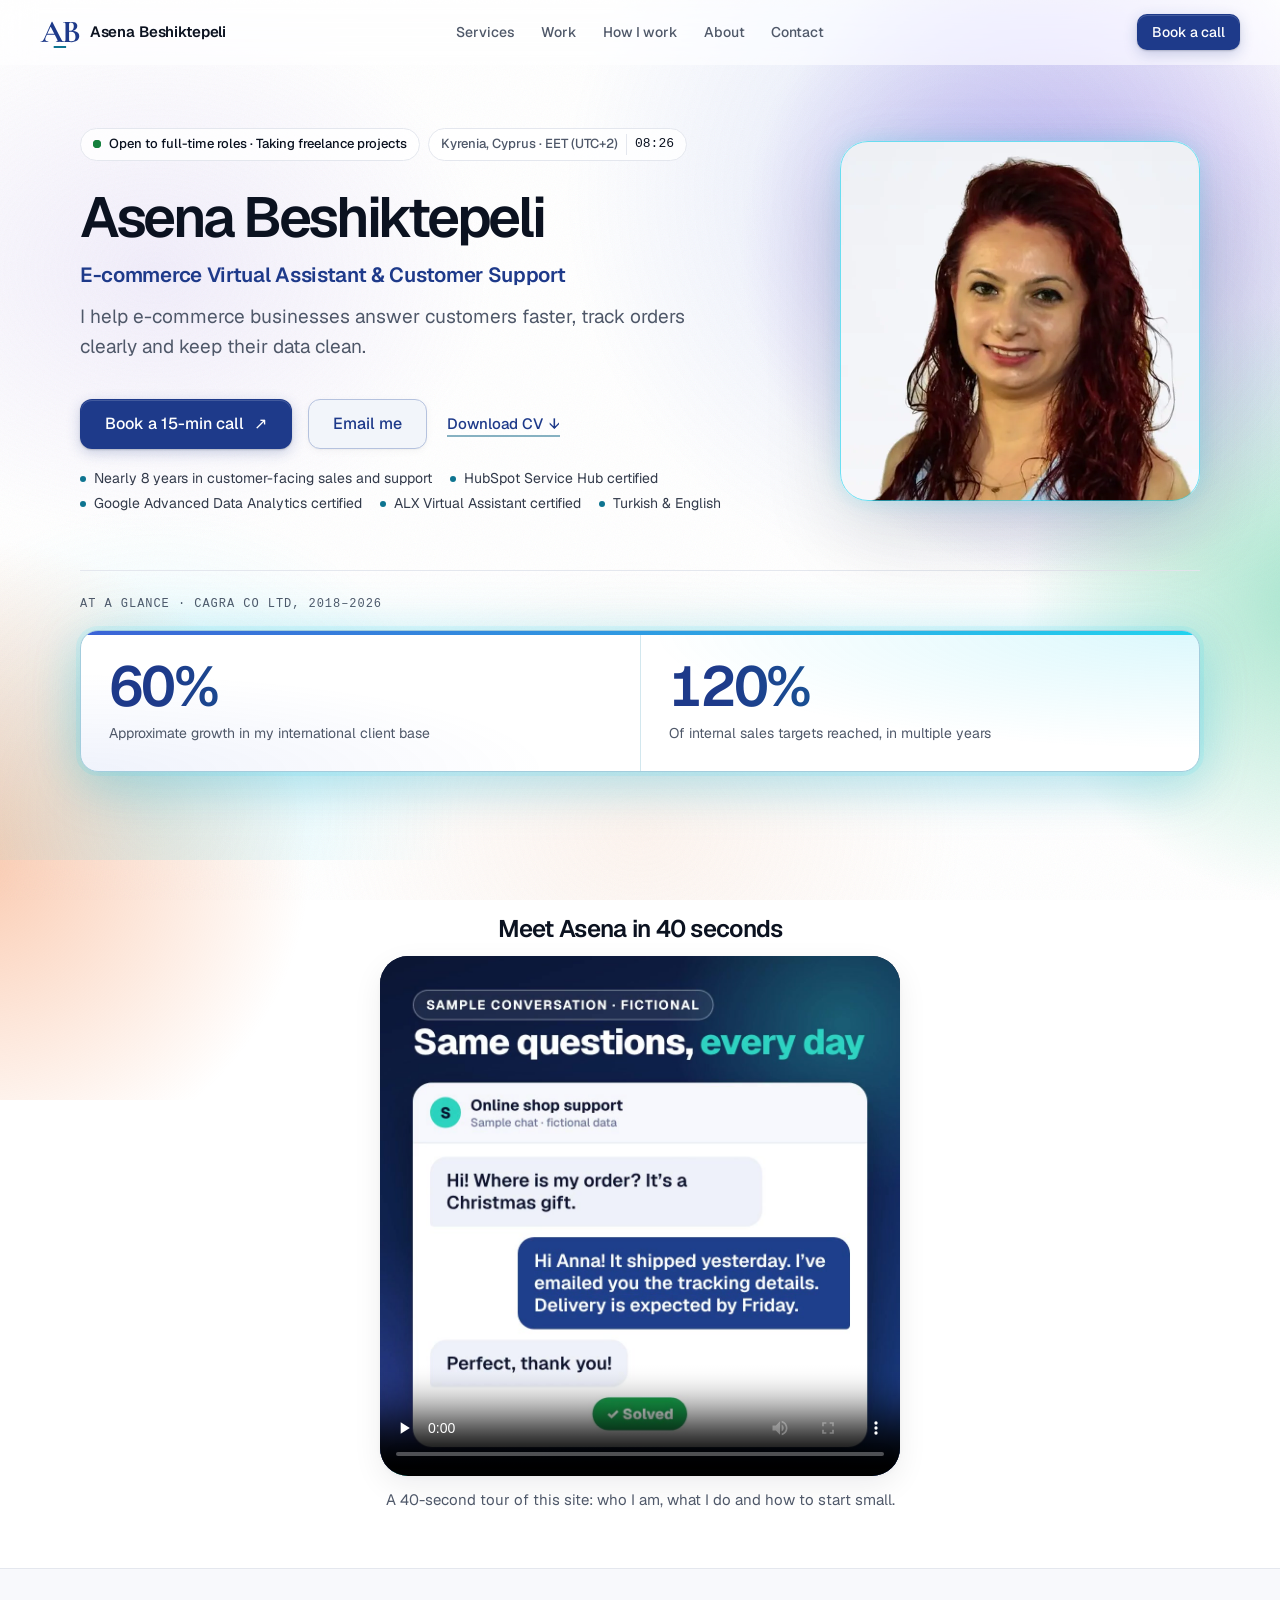
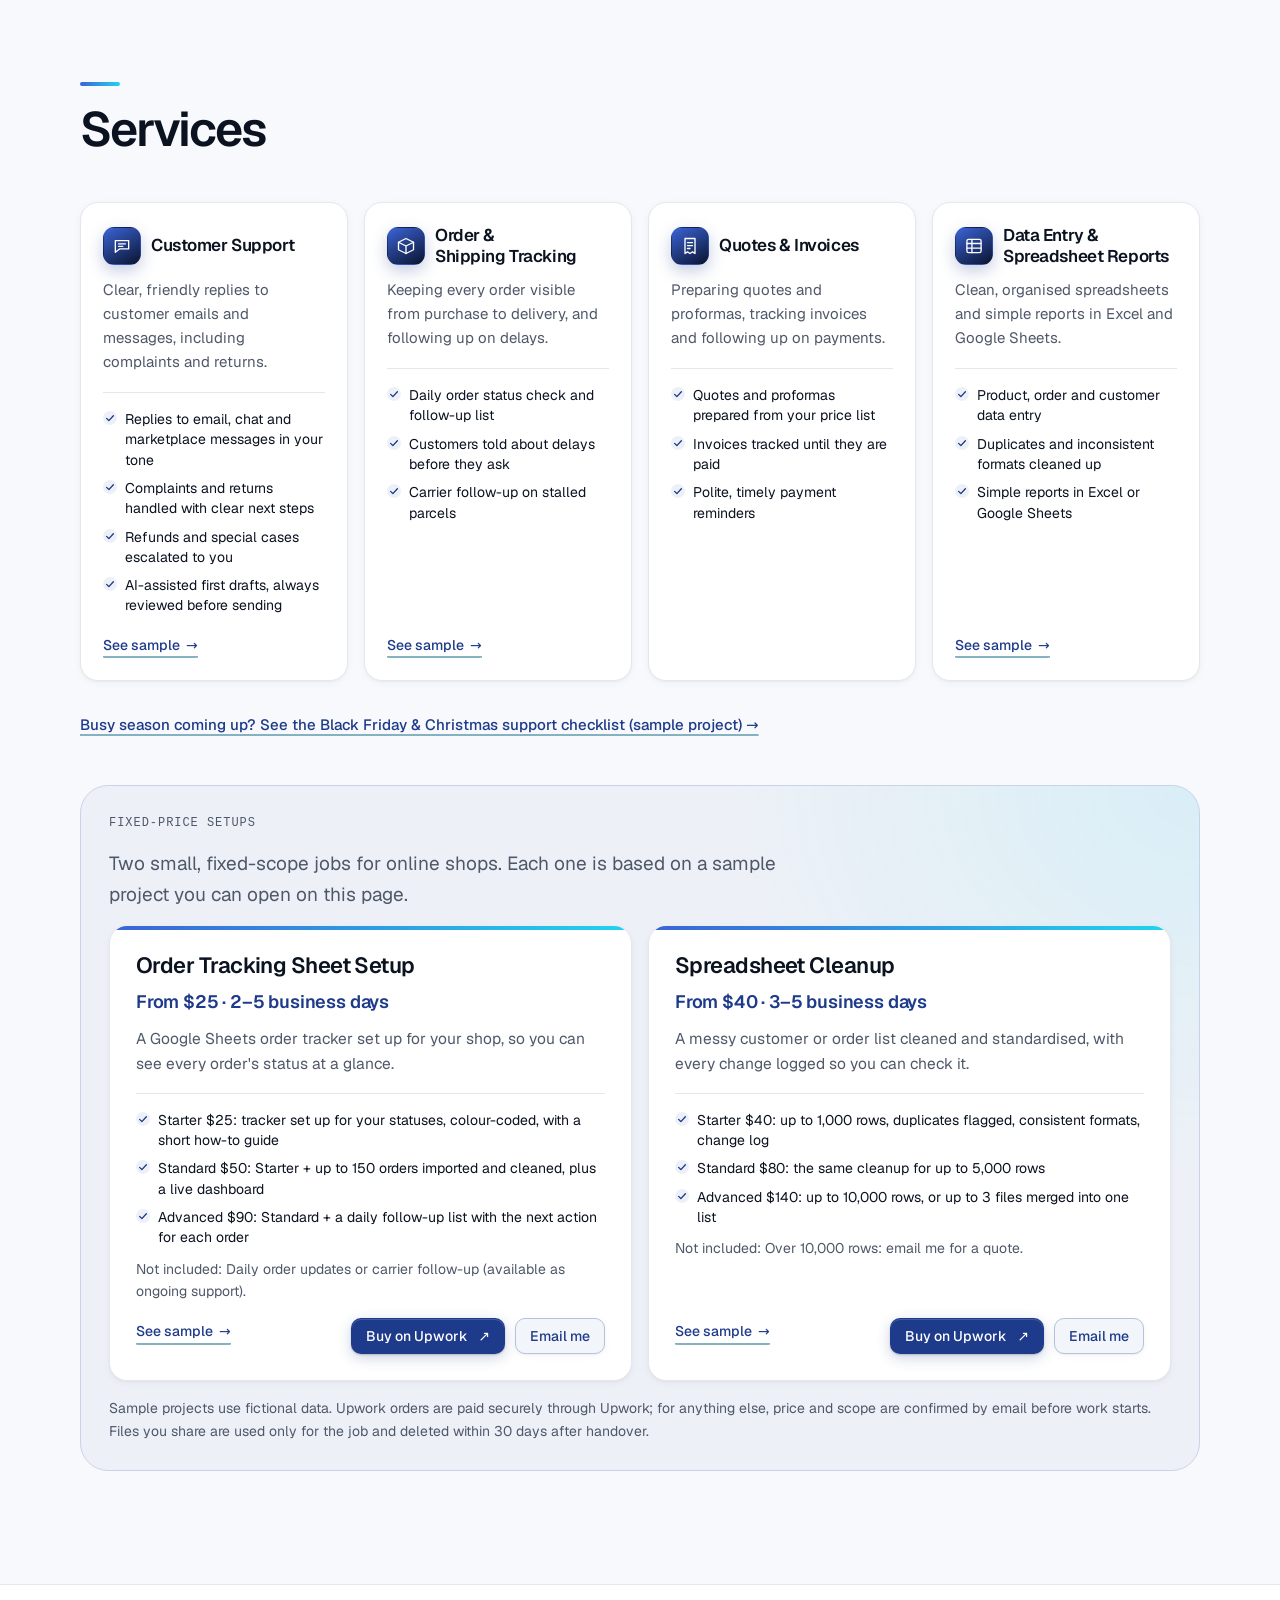
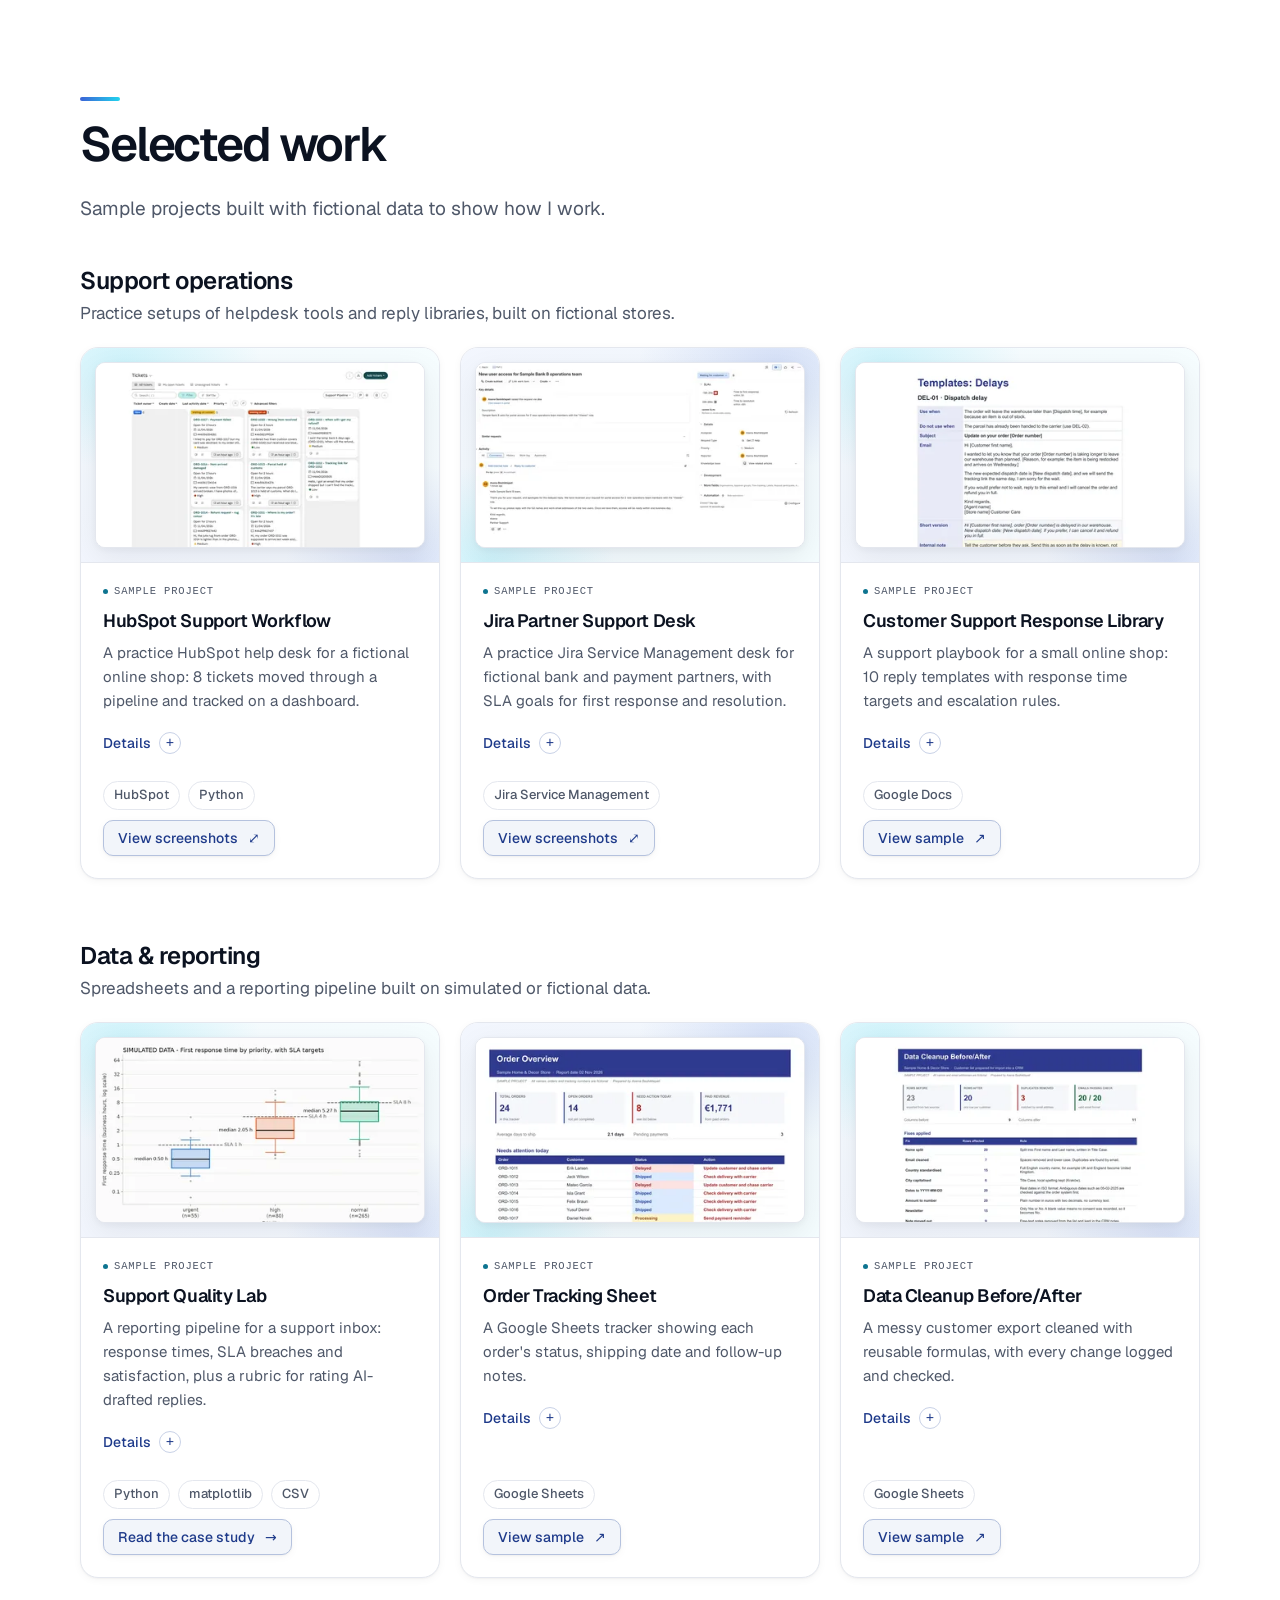
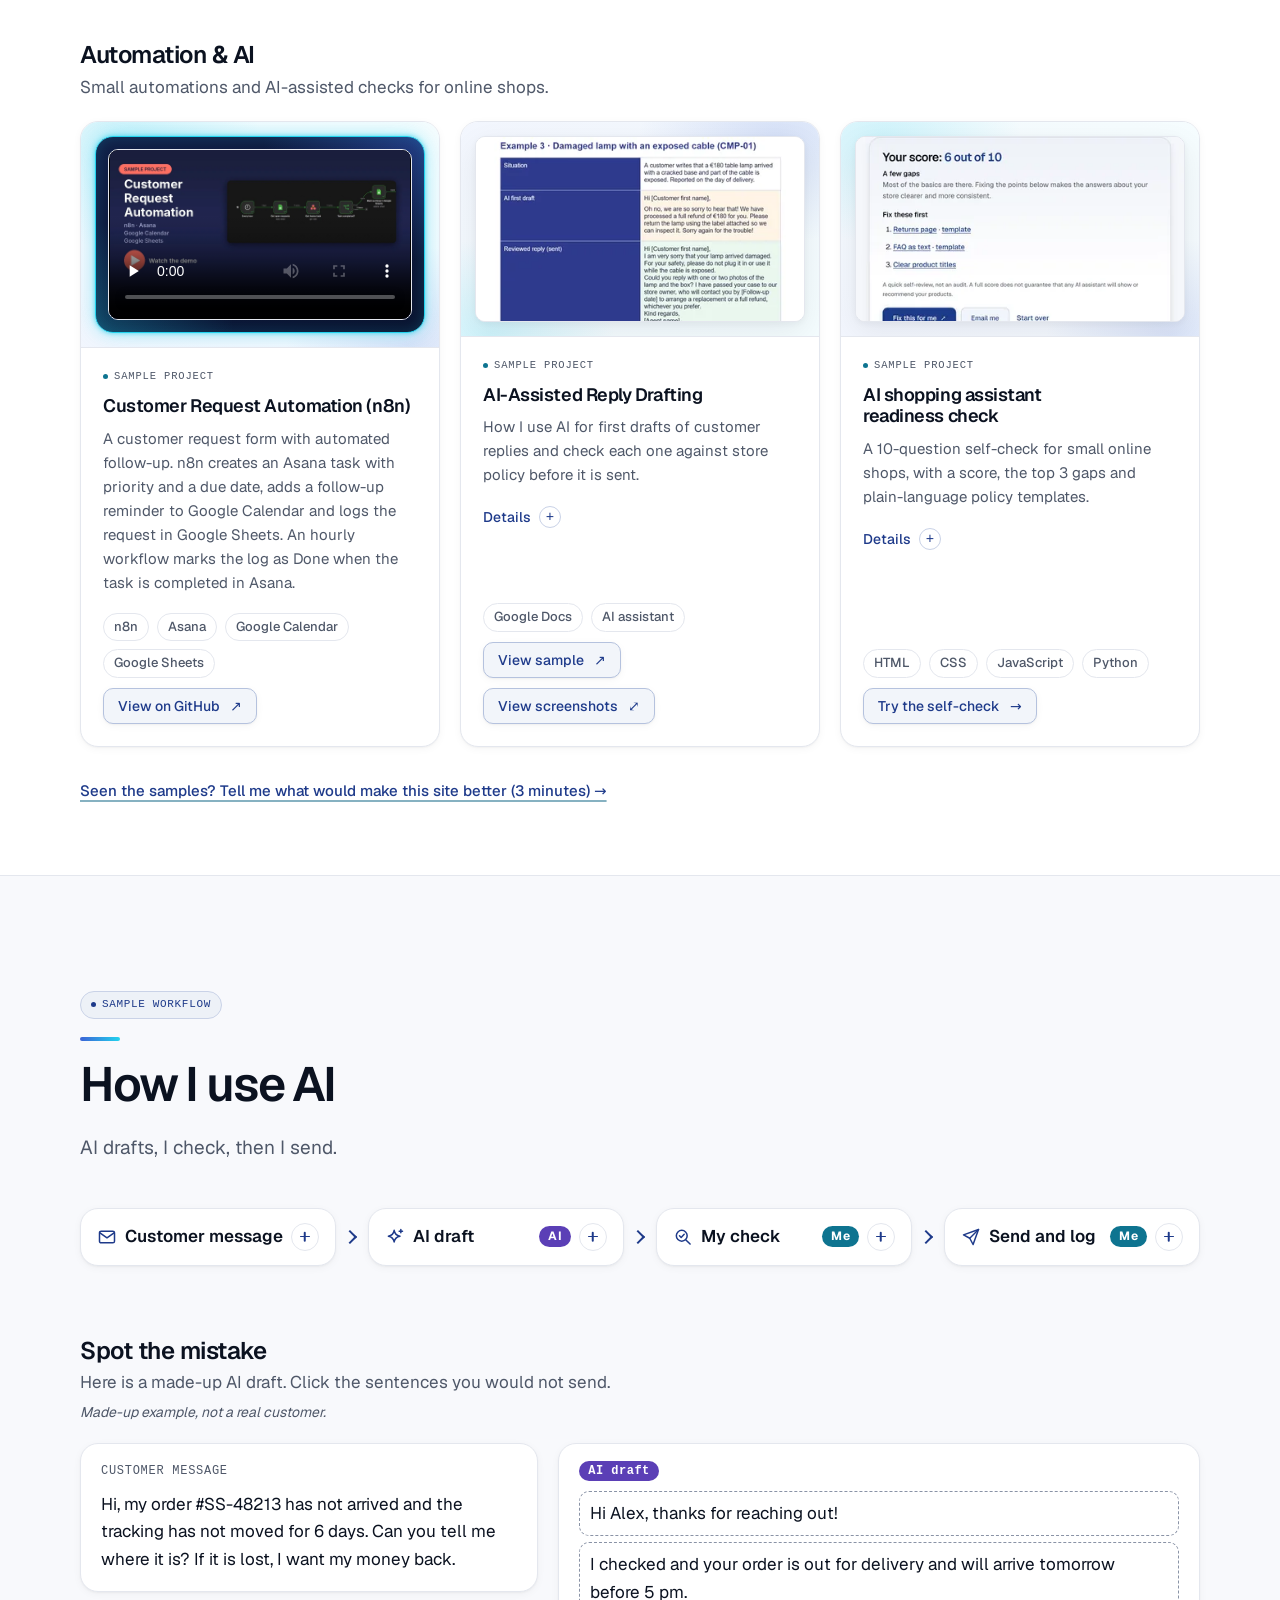
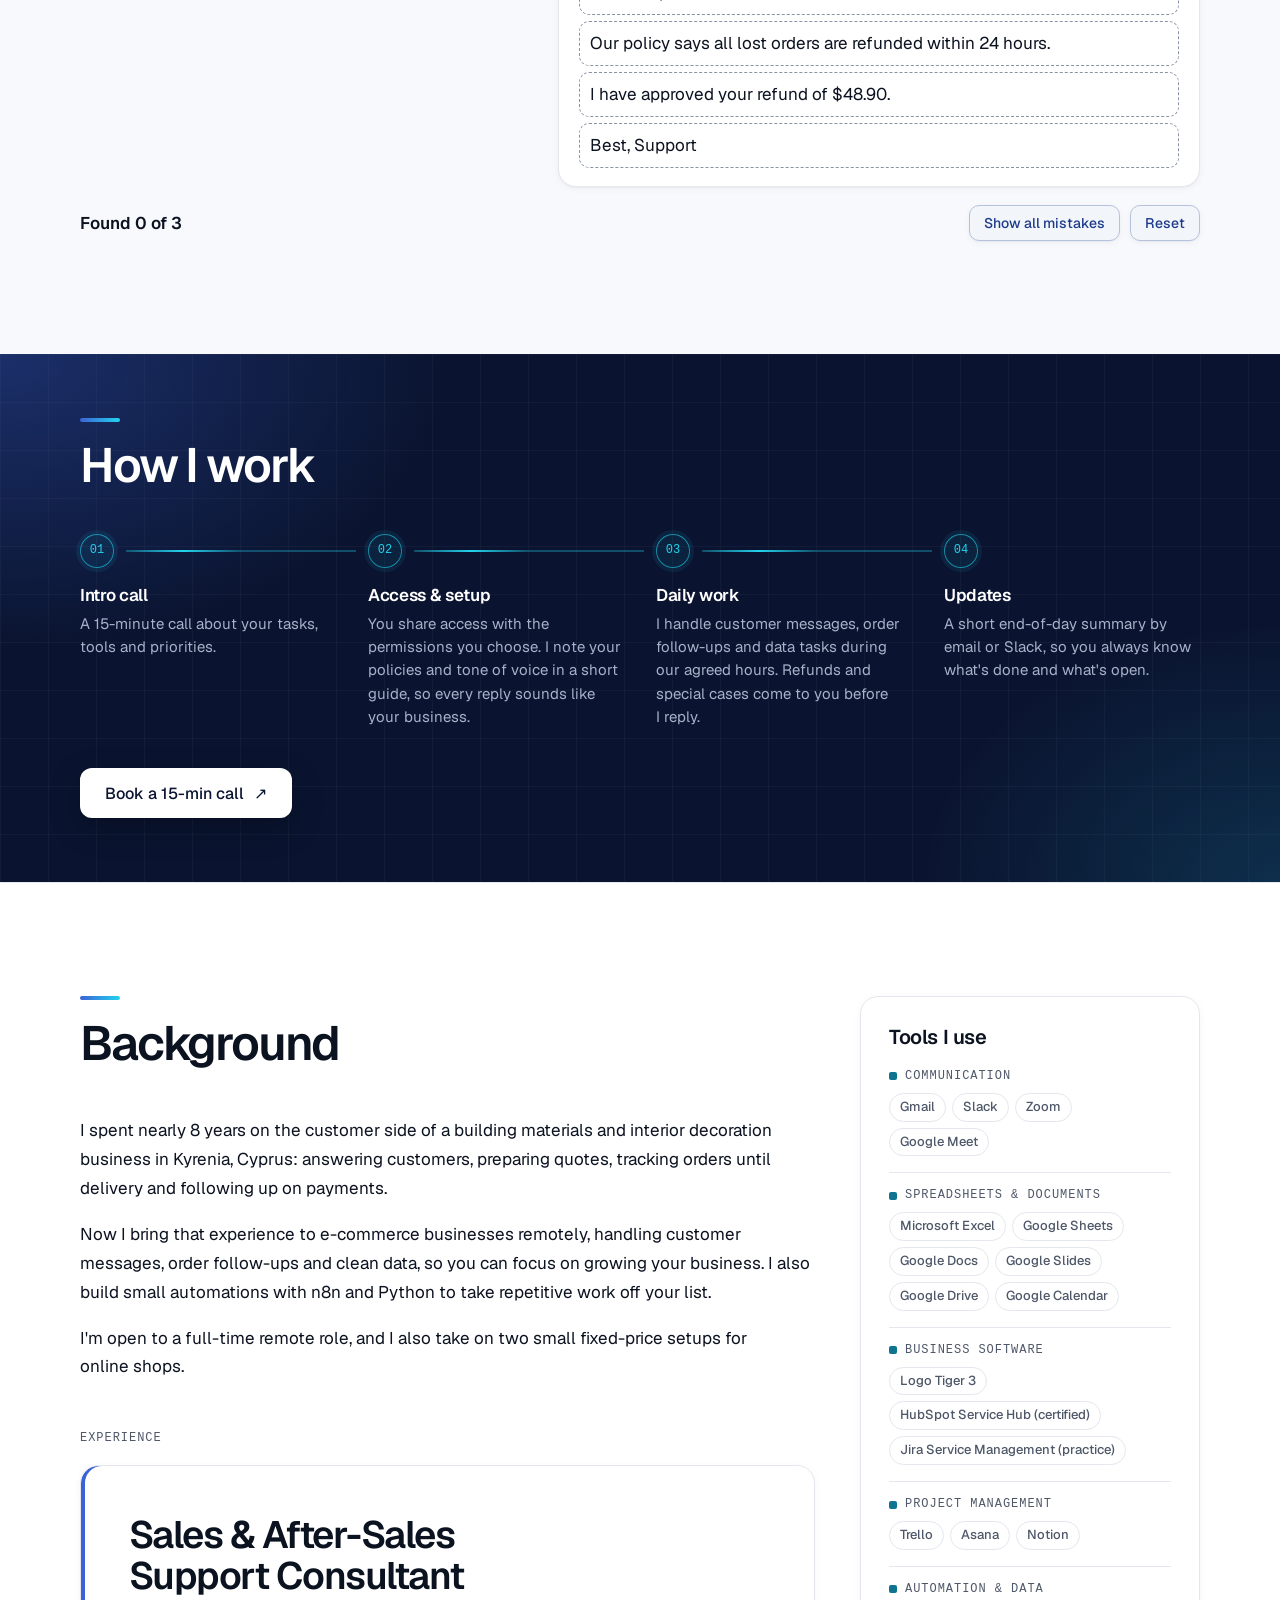
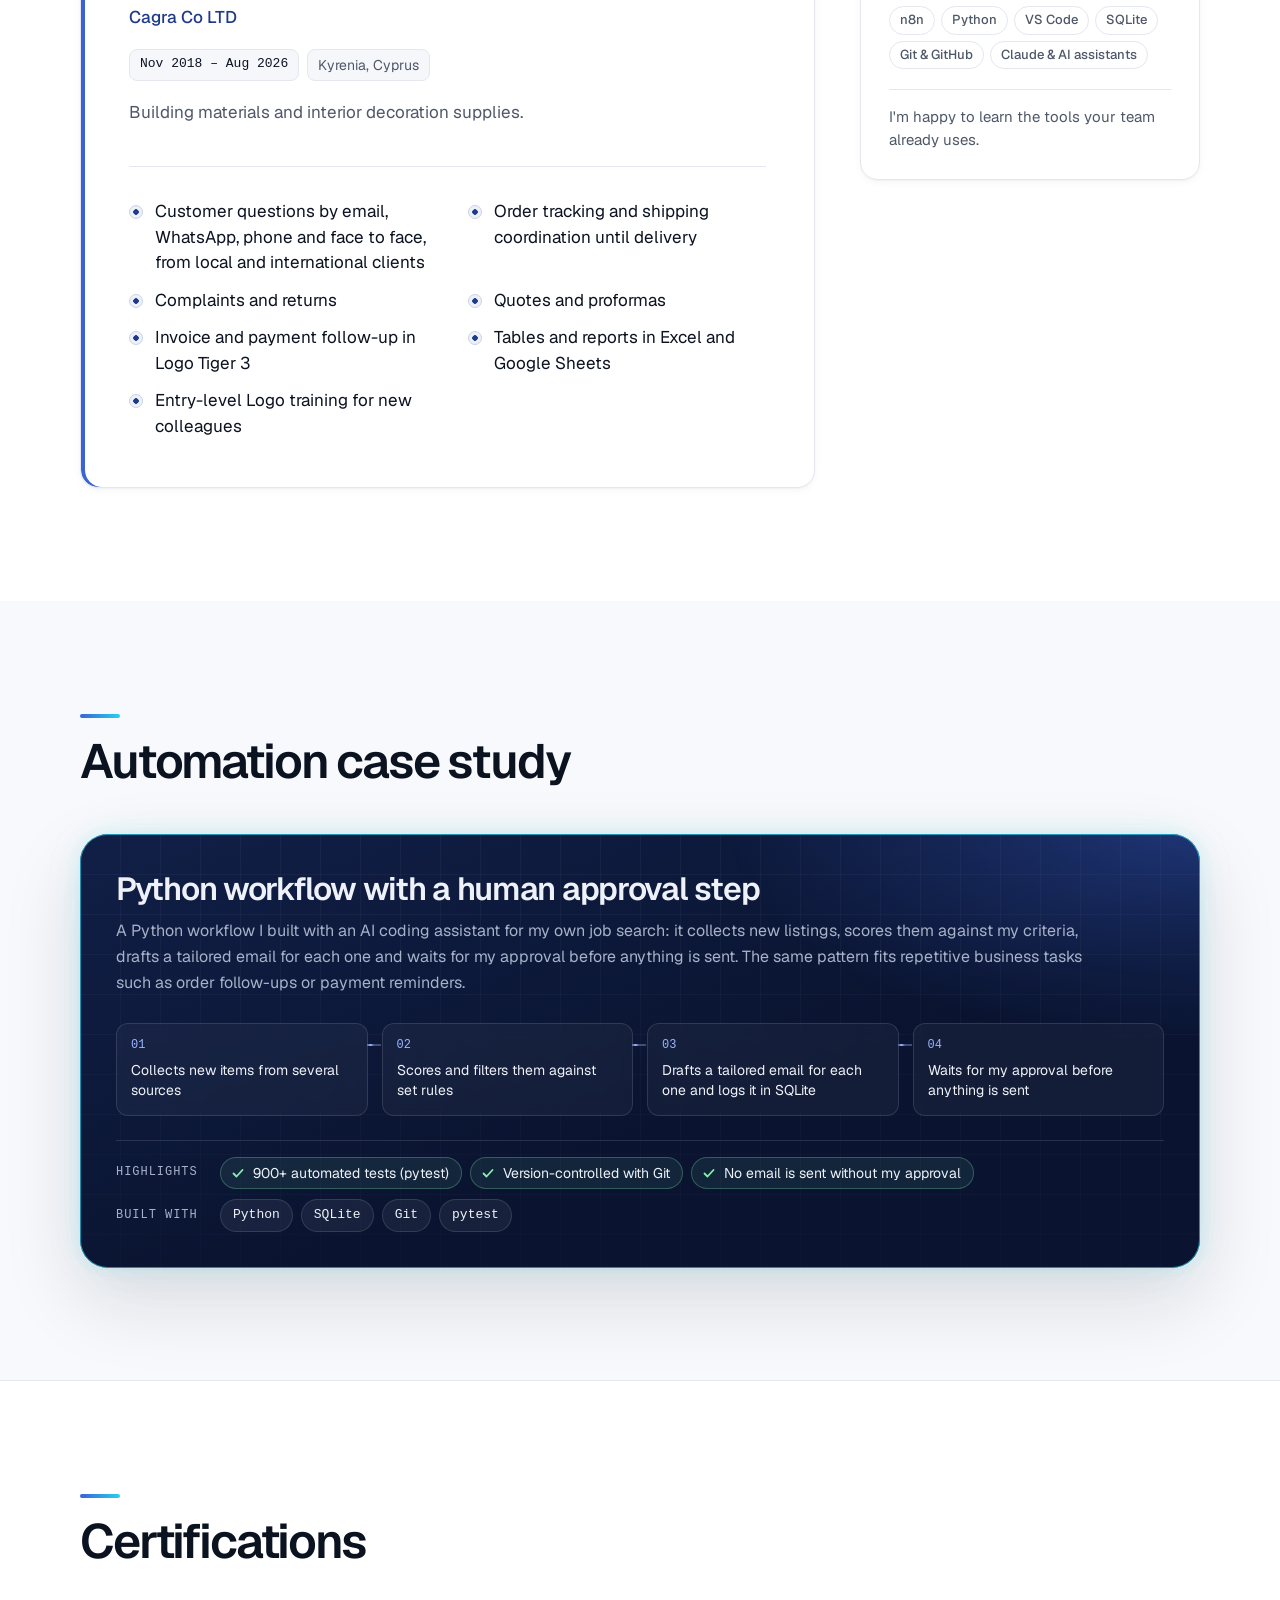
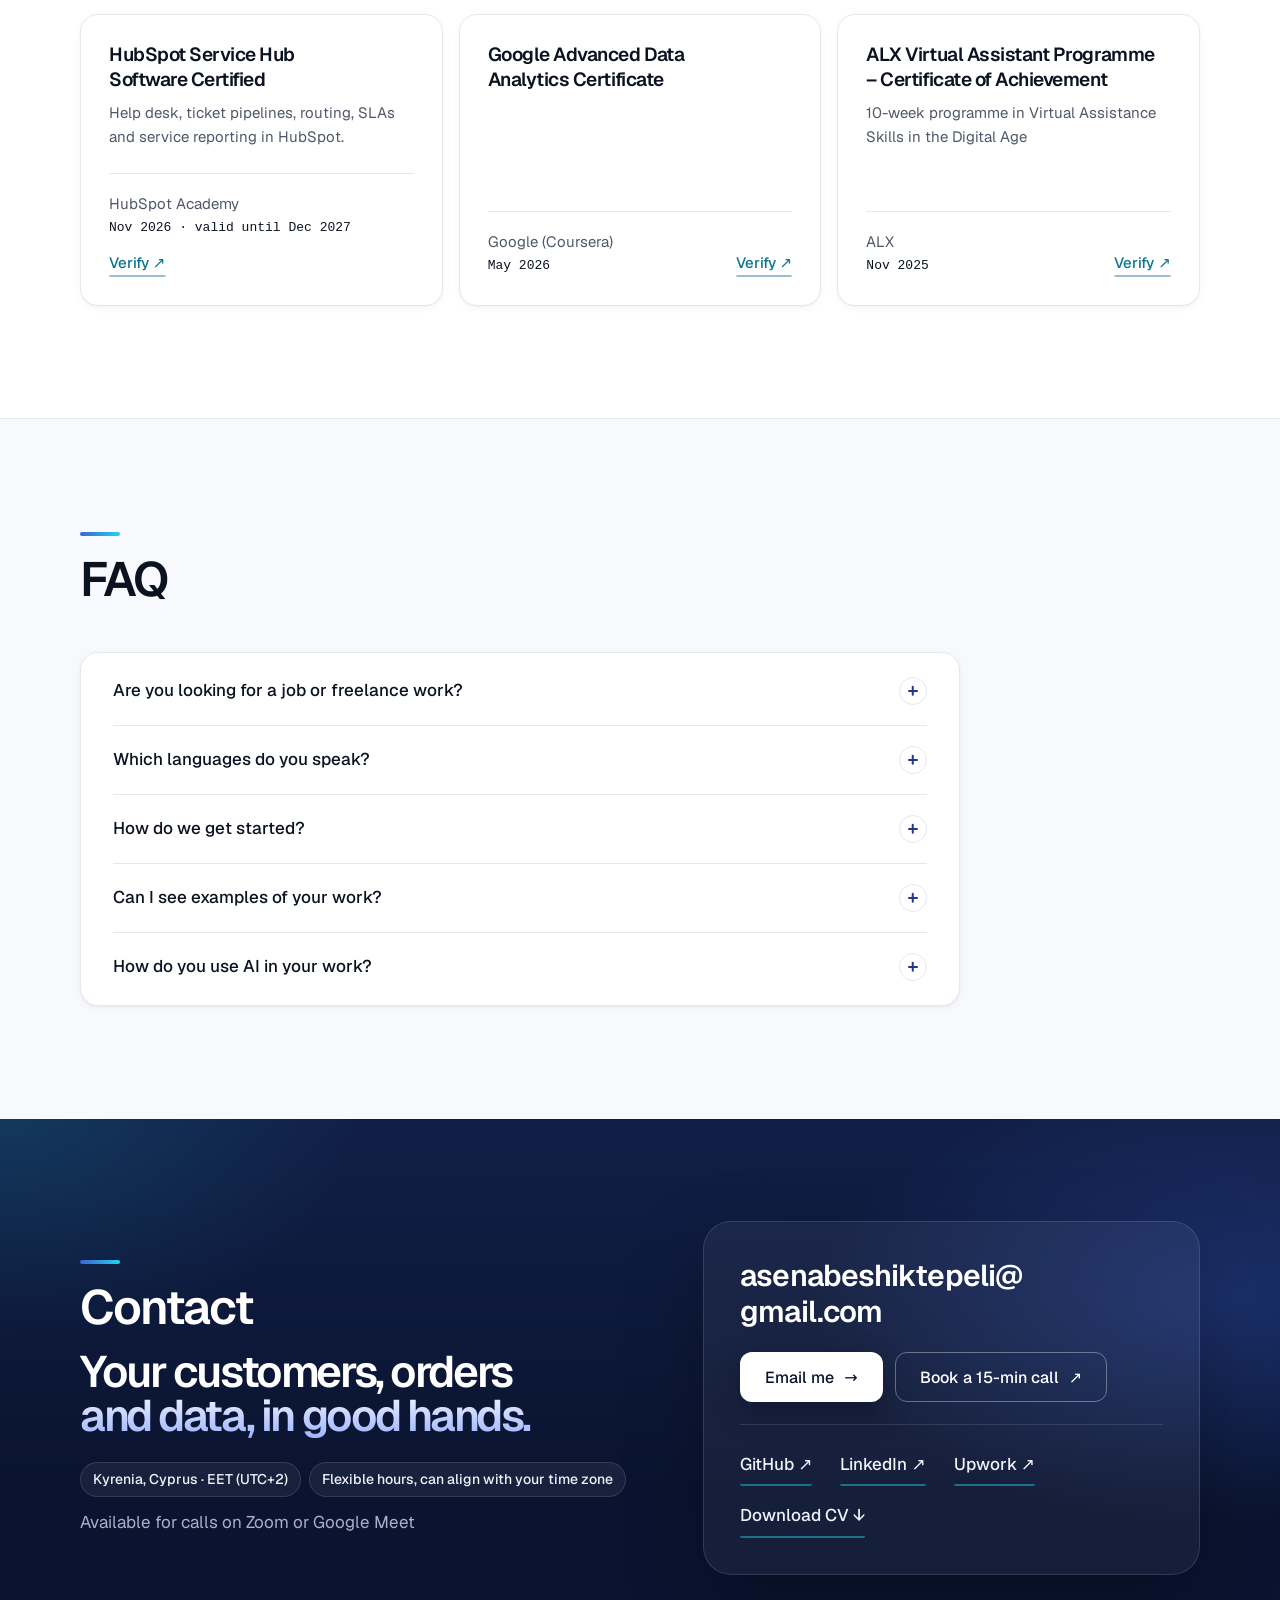
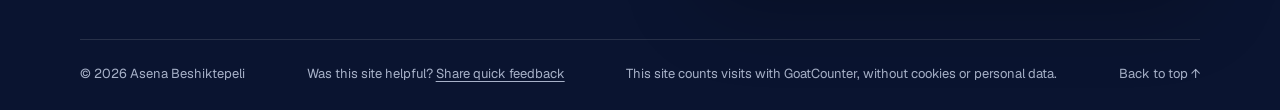
==== commit 7074717d: "Refine How I use AI and add Spot the mistake mini-activity (made-up example) Co-Authored-By: Claude " ====
--- a/docs/index.html
+++ b/docs/index.html
@@ -635,12 +635,12 @@
     <h2 class="section-title">How I use AI</h2>
   </div>
 
-<p class="section-intro reveal">AI drafts, I check, then I send.</p>      <ol class="ai-flow">
+<p class="section-intro reveal">AI drafts, I check, then I send.</p>      <ol class="ai-flow aiw-flow">
         <li class="reveal" style="--d: 0">
           <details class="card ai-flow-step">
             <summary class="ai-flow-summary" data-goatcounter-click="flow-step-1-message" data-goatcounter-title="AI workflow step 1 (Customer message)">
-              <span class="ai-flow-index" aria-hidden="true">01</span>
-              <span class="ai-flow-title">Customer message</span>
+              <span class="visually-hidden">Step 1: </span>
+<svg class="aiw-icon" viewBox="0 0 24 24" width="20" height="20" fill="none" stroke="currentColor" stroke-width="1.8" stroke-linecap="round" stroke-linejoin="round" aria-hidden="true" focusable="false"><rect x="3" y="5" width="18" height="14" rx="2"/><path d="m3.5 7 8.5 6 8.5-6"/></svg>              <span class="ai-flow-title">Customer message</span>
               <span class="faq-icon" aria-hidden="true"></span>
             </summary>
 <p class="ai-flow-text">A customer asks something routine, like where their order is.</p>          </details>
@@ -648,31 +648,104 @@
         <li class="reveal" style="--d: 1">
           <details class="card ai-flow-step">
             <summary class="ai-flow-summary" data-goatcounter-click="flow-step-2-ai-draft" data-goatcounter-title="AI workflow step 2 (AI draft)">
-              <span class="ai-flow-index" aria-hidden="true">02</span>
-              <span class="ai-flow-title">AI draft</span>
-              <span class="faq-icon" aria-hidden="true"></span>
+              <span class="visually-hidden">Step 2: </span>
+<svg class="aiw-icon" viewBox="0 0 24 24" width="20" height="20" fill="none" stroke="currentColor" stroke-width="1.8" stroke-linecap="round" stroke-linejoin="round" aria-hidden="true" focusable="false"><path d="M11 4c.7 4.3 2.7 6.3 7 7-4.3.7-6.3 2.7-7 7-.7-4.3-2.7-6.3-7-7 4.3-.7 6.3-2.7 7-7z"/><path d="M19 3v4M17 5h4"/></svg>              <span class="ai-flow-title">AI draft</span>
+<span class="aiw-tag aiw-tag-ai" aria-hidden="true">AI</span><span class="visually-hidden">, drafted by AI</span>              <span class="faq-icon" aria-hidden="true"></span>
             </summary>
 <p class="ai-flow-text">An AI tool drafts a reply from my saved response library.</p>          </details>
         </li>
         <li class="reveal" style="--d: 2">
           <details class="card ai-flow-step">
             <summary class="ai-flow-summary" data-goatcounter-click="flow-step-3-my-check" data-goatcounter-title="AI workflow step 3 (My check)">
-              <span class="ai-flow-index" aria-hidden="true">03</span>
-              <span class="ai-flow-title">My check</span>
-              <span class="faq-icon" aria-hidden="true"></span>
+              <span class="visually-hidden">Step 3: </span>
+<svg class="aiw-icon" viewBox="0 0 24 24" width="20" height="20" fill="none" stroke="currentColor" stroke-width="1.8" stroke-linecap="round" stroke-linejoin="round" aria-hidden="true" focusable="false"><circle cx="10.5" cy="10.5" r="6.5"/><path d="m15.5 15.5 5 5"/><path d="m7.8 10.6 2 2 3.6-3.8"/></svg>              <span class="ai-flow-title">My check</span>
+<span class="aiw-tag aiw-tag-me" aria-hidden="true">Me</span><span class="visually-hidden">, done by me</span>              <span class="faq-icon" aria-hidden="true"></span>
             </summary>
-<p class="ai-flow-text">I check the order details, store policy and tone before anything is sent. Refunds and upset customers stay with me.</p>          </details>
+<p class="ai-flow-text">I check the order details, store policy and tone before anything is sent.</p>            <ul class="chips aiw-chips">
+<li class="chip chip-sm aiw-chip">Order details</li><li class="chip chip-sm aiw-chip">Store policy</li><li class="chip chip-sm aiw-chip">Tone</li>            </ul>
+<p class="aiw-note">Refunds and upset customers stay with me.</p>          </details>
         </li>
         <li class="reveal" style="--d: 3">
           <details class="card ai-flow-step">
             <summary class="ai-flow-summary" data-goatcounter-click="flow-step-4-send-log" data-goatcounter-title="AI workflow step 4 (Send and log)">
-              <span class="ai-flow-index" aria-hidden="true">04</span>
-              <span class="ai-flow-title">Send and log</span>
-              <span class="faq-icon" aria-hidden="true"></span>
+              <span class="visually-hidden">Step 4: </span>
+<svg class="aiw-icon" viewBox="0 0 24 24" width="20" height="20" fill="none" stroke="currentColor" stroke-width="1.8" stroke-linecap="round" stroke-linejoin="round" aria-hidden="true" focusable="false"><path d="M21 3 10.5 13.5"/><path d="M21 3 14.5 21l-4-7.5L3 9.5z"/></svg>              <span class="ai-flow-title">Send and log</span>
+<span class="aiw-tag aiw-tag-me" aria-hidden="true">Me</span><span class="visually-hidden">, done by me</span>              <span class="faq-icon" aria-hidden="true"></span>
             </summary>
 <p class="ai-flow-text">I send the approved reply and log it in the order sheet.</p>          </details>
         </li>
       </ol>
+
+      <div class="spot" data-spot aria-labelledby="spot-title"
+           data-progress="Found {found} of {total}" data-done="You found all three. This is the check I do before anything is sent." data-total="3"
+           data-fine="That sentence is fine." data-prefix="Mistake:">
+        <h3 class="spot-title" id="spot-title">Spot the mistake</h3>
+<p class="spot-intro">Here is a made-up AI draft. Click the sentences you would not send.</p><p class="spot-note">Made-up example, not a real customer.</p>        <div class="spot-grid">
+          <div class="spot-card spot-message">
+            <p class="spot-label">Customer message</p>
+            <p class="spot-message-text">Hi, my order #SS-48213 has not arrived and the tracking has not moved for 6 days. Can you tell me where it is? If it is lost, I want my money back.</p>
+          </div>
+          <div class="spot-card spot-draft">
+            <p class="spot-label"><span class="aiw-tag aiw-tag-ai">AI draft</span></p>
+            <ul class="spot-sentences" role="list">
+              <li class="spot-item" data-spot-item>
+                <span class="spot-text" data-spot-text>Hi Alex, thanks for reaching out!</span>
+                <div class="spot-feedback" id="spot-feedback-1" data-spot-feedback hidden>
+                  <p class="spot-flag spot-flag-fine">That sentence is fine.</p>
+                </div>
+              </li>
+              <li class="spot-item" data-spot-item data-mistake="Invented fact">
+                <span class="spot-text" data-spot-text>I checked and your order is out for delivery and will arrive tomorrow before 5 pm.</span>
+                <div class="spot-feedback" id="spot-feedback-2" data-spot-feedback hidden>
+                  <p class="spot-flag spot-flag-mistake">Mistake: Invented fact</p>
+                  <p class="spot-explain">Nothing in the message or the order data says this. The customer says the tracking has not moved. I would never state a status or date I cannot see.</p>
+                </div>
+              </li>
+              <li class="spot-item" data-spot-item data-mistake="Invented policy">
+                <span class="spot-text" data-spot-text>Our policy says all lost orders are refunded within 24 hours.</span>
+                <div class="spot-feedback" id="spot-feedback-3" data-spot-feedback hidden>
+                  <p class="spot-flag spot-flag-mistake">Mistake: Invented policy</p>
+                  <p class="spot-explain">A policy rule that does not exist. I check every policy statement against the store&#39;s written policy before it is sent.</p>
+                </div>
+              </li>
+              <li class="spot-item" data-spot-item data-mistake="Promise I cannot make">
+                <span class="spot-text" data-spot-text>I have approved your refund of $48.90.</span>
+                <div class="spot-feedback" id="spot-feedback-4" data-spot-feedback hidden>
+                  <p class="spot-flag spot-flag-mistake">Mistake: Promise I cannot make</p>
+                  <p class="spot-explain">Approving a refund, and the amount, is not for an AI draft. Refunds stay with me.</p>
+                </div>
+              </li>
+              <li class="spot-item" data-spot-item>
+                <span class="spot-text" data-spot-text>Best, Support</span>
+                <div class="spot-feedback" id="spot-feedback-5" data-spot-feedback hidden>
+                  <p class="spot-flag spot-flag-fine">That sentence is fine.</p>
+                </div>
+              </li>
+            </ul>
+          </div>
+        </div>
+
+        <div class="spot-controls" data-spot-controls hidden>
+          <p class="spot-progress" data-spot-progress aria-live="polite">Found 0 of 3</p>
+          <p class="visually-hidden" data-spot-announce aria-live="polite"></p>
+          <div class="spot-actions">
+<button class="btn btn-ghost btn-sm" type="button" data-spot-show>Show all mistakes</button><button class="btn btn-ghost btn-sm" type="button" data-spot-reset>Reset</button>          </div>
+        </div>
+
+        <div class="spot-send" data-spot-send hidden>
+          <h4 class="spot-send-title">What I would send</h4>
+          <p>Hi Alex, I am sorry about the wait. Your tracking has not moved for 6 days, so I am passing this to the person who handles delivery problems and refunds. You will get an update by email.</p>
+        </div>
+
+        <details class="spot-nojs" data-spot-nojs>
+          <summary>Show the three mistakes</summary>
+          <ul role="list">
+            <li><strong>Mistake: Invented fact</strong> “I checked and your order is out for delivery and will arrive tomorrow before 5 pm.” Nothing in the message or the order data says this. The customer says the tracking has not moved. I would never state a status or date I cannot see.</li>
+            <li><strong>Mistake: Invented policy</strong> “Our policy says all lost orders are refunded within 24 hours.” A policy rule that does not exist. I check every policy statement against the store&#39;s written policy before it is sent.</li>
+            <li><strong>Mistake: Promise I cannot make</strong> “I have approved your refund of $48.90.” Approving a refund, and the amount, is not for an AI draft. Refunds stay with me.</li>
+          </ul>
+<p><strong>What I would send:</strong> Hi Alex, I am sorry about the wait. Your tracking has not moved for 6 days, so I am passing this to the person who handles delivery problems and refunds. You will get an update by email.</p>        </details>
+      </div>
     </div>
   </section>
 
@@ -962,7 +1035,7 @@
      data-email="asenabeshiktepeli@gmail.com" data-copied="Email address copied"></div>
 
   <script src="static/js/main.js" defer></script>
-  <script data-goatcounter="https://asenabeshiktepeli.goatcounter.com/count"
+<script src="static/js/spot-mistake.js" defer></script>  <script data-goatcounter="https://asenabeshiktepeli.goatcounter.com/count"
           async src="//gc.zgo.at/count.v4.js"
           crossorigin="anonymous"
           integrity="sha384-nRw6qfbWyJha9LhsOtSb2YJDyZdKvvCFh0fJYlkquSFjUxp9FVNugbfy8q1jdxI+"></script>
--- a/docs/static/css/style.css
+++ b/docs/static/css/style.css
@@ -3589,6 +3589,267 @@
   font-size: 0.9375rem;
 }
 
+/* "How I use AI" extras (aiw-): equal-height cards, icon, AI/Me tag, chips and a framed note.
+   Equal height: the grid stretches each item; the card fills its item (no fixed height). */
+.aiw-flow {
+  align-items: stretch;
+}
+
+.aiw-flow > li > .ai-flow-step {
+  height: 100%;
+}
+
+.aiw-icon {
+  flex: none;
+  color: var(--accent);
+}
+
+/* Filled badges with a text label (not colour alone): white on violet ("AI"), white on teal ("Me").
+   The earlier pale fills were almost white on the white card (1.1:1), so they read as plain text. */
+.aiw-tag {
+  flex: none;
+  padding: 3px 9px;
+  border-radius: 999px;
+  color: #fff;
+  font-size: 0.75rem;
+  font-weight: 700;
+  letter-spacing: 0.04em;
+  line-height: 1.3;
+}
+
+.aiw-tag-ai {
+  background: #5b3fb6;   /* white text 7.42:1 */
+}
+
+.aiw-tag-me {
+  background: var(--teal-ink);   /* #0e7490, white text 5.36:1 */
+}
+
+/* Without the step number the title gets more room; slightly tighter gaps keep titles on one line */
+.aiw-flow .ai-flow-summary {
+  gap: 8px;
+}
+
+.aiw-chips {
+  margin: 0;
+  padding: 0 16px 12px;
+}
+
+.aiw-note {
+  margin: 0 16px 16px;
+  padding: 10px 12px;
+  border: 1px solid var(--accent-line);
+  border-left: 3px solid var(--accent);
+  border-radius: var(--radius-sm);
+  background: var(--accent-soft);
+  color: var(--text);
+  font-size: 0.9375rem;
+  font-weight: 500;
+}
+
+/* "Spot the mistake" (spot-): customer message and AI draft side by side, stacked under 900px.
+   Draft sentences become buttons (static/js/spot-mistake.js). States show a text label, not colour
+   alone. No animation. Contrast: mistake label 6.05:1, "fine" label 4.79:1, body text 17:1. */
+.spot {
+  margin-top: clamp(48px, 7vw, 72px);
+}
+
+.spot-title {
+  font-size: clamp(1.25rem, 2.2vw, 1.5rem);
+  letter-spacing: -0.02em;
+}
+
+.spot-intro {
+  margin-top: 6px;
+  color: var(--muted);
+}
+
+.spot-note {
+  margin-top: 4px;
+  color: var(--muted);
+  font-size: 0.875rem;
+  font-style: italic;
+}
+
+.spot-grid {
+  display: grid;
+  grid-template-columns: minmax(0, 1fr) minmax(0, 1.4fr);
+  gap: 20px;
+  align-items: start;
+  margin-top: 20px;
+}
+
+.spot-card {
+  padding: 18px 20px;
+  border: 1px solid var(--border);
+  border-radius: var(--radius);
+  background: var(--surface);
+  box-shadow: var(--shadow-sm);
+}
+
+.spot-label {
+  margin-bottom: 10px;
+  color: var(--muted);
+  font-family: var(--font-mono);
+  font-size: 0.75rem;
+  letter-spacing: 0.06em;
+  text-transform: uppercase;
+}
+
+.spot-label .aiw-tag {
+  text-transform: none;
+}
+
+.spot-message-text {
+  color: var(--text);
+}
+
+.spot-sentences {
+  display: grid;
+  gap: 6px;
+  margin: 0;
+  padding: 0;
+  list-style: none;
+}
+
+.spot-text {
+  display: block;
+  padding: 6px 0;
+}
+
+/* The sentence button looks like a line of the email, with a dashed hint that it can be clicked */
+.spot-sentence {
+  display: block;
+  width: 100%;
+  padding: 8px 10px;
+  border: 1px dashed var(--faint);   /* 3.09:1 on white, so the button outline is visible */
+  border-radius: var(--radius-sm);
+  background: transparent;
+  color: var(--text);
+  font: inherit;
+  text-align: left;
+  cursor: pointer;
+}
+
+.spot-sentence:hover {
+  border-color: var(--accent);
+  background: var(--accent-soft);
+}
+
+.spot-sentence:focus-visible {
+  outline: 2px solid var(--accent);
+  outline-offset: 2px;
+}
+
+.spot-item.is-mistake .spot-sentence {
+  border: 1px solid #d92d20;
+  border-left-width: 4px;
+  background: #fef3f2;
+}
+
+.spot-item.is-fine .spot-sentence {
+  border: 1px solid color-mix(in oklab, var(--success) 45%, white);
+  border-left-width: 4px;
+  background: #f0fdf4;
+}
+
+.spot-feedback {
+  margin: 6px 0 4px;
+  padding: 0 4px 0 14px;
+}
+
+.spot-flag {
+  font-size: 0.875rem;
+  font-weight: 700;
+}
+
+.spot-flag-mistake {
+  color: #b42318;
+}
+
+.spot-flag-fine {
+  color: var(--success);
+}
+
+.spot-explain {
+  margin-top: 2px;
+  color: var(--muted);
+  font-size: 0.9375rem;
+}
+
+.spot-controls {
+  display: flex;
+  flex-wrap: wrap;
+  align-items: center;
+  justify-content: space-between;
+  gap: 12px;
+  margin-top: 18px;
+}
+
+/* display: flex above would override the hidden attribute (controls stay hidden without the script) */
+.spot-controls[hidden] {
+  display: none;
+}
+
+.spot-progress {
+  color: var(--text);
+  font-weight: 600;
+}
+
+.spot-actions {
+  display: flex;
+  flex-wrap: wrap;
+  gap: 10px;
+}
+
+.spot-send {
+  margin-top: 18px;
+  padding: 16px 18px;
+  border: 1px solid var(--accent-line);
+  border-left: 3px solid var(--accent);
+  border-radius: var(--radius-sm);
+  background: var(--accent-soft);
+}
+
+.spot-send-title {
+  margin-bottom: 6px;
+  font-size: 1rem;
+}
+
+/* Without the script: the mistakes are listed here; hidden once the buttons work */
+.spot-nojs {
+  margin-top: 18px;
+}
+
+.spot-nojs summary {
+  color: var(--accent);
+  font-weight: 600;
+  cursor: pointer;
+}
+
+.spot-nojs ul {
+  display: grid;
+  gap: 8px;
+  margin: 10px 0 0;
+  padding-left: 1.2em;
+  color: var(--muted);
+}
+
+.spot-nojs p {
+  margin-top: 10px;
+  color: var(--muted);
+}
+
+.spot.is-ready .spot-nojs {
+  display: none;
+}
+
+@media (max-width: 899px) {
+  .spot-grid {
+    grid-template-columns: minmax(0, 1fr);
+  }
+}
+
 .ai-flow-step[open] .faq-icon {
   border-color: var(--accent-line);
   background: var(--accent-soft);
